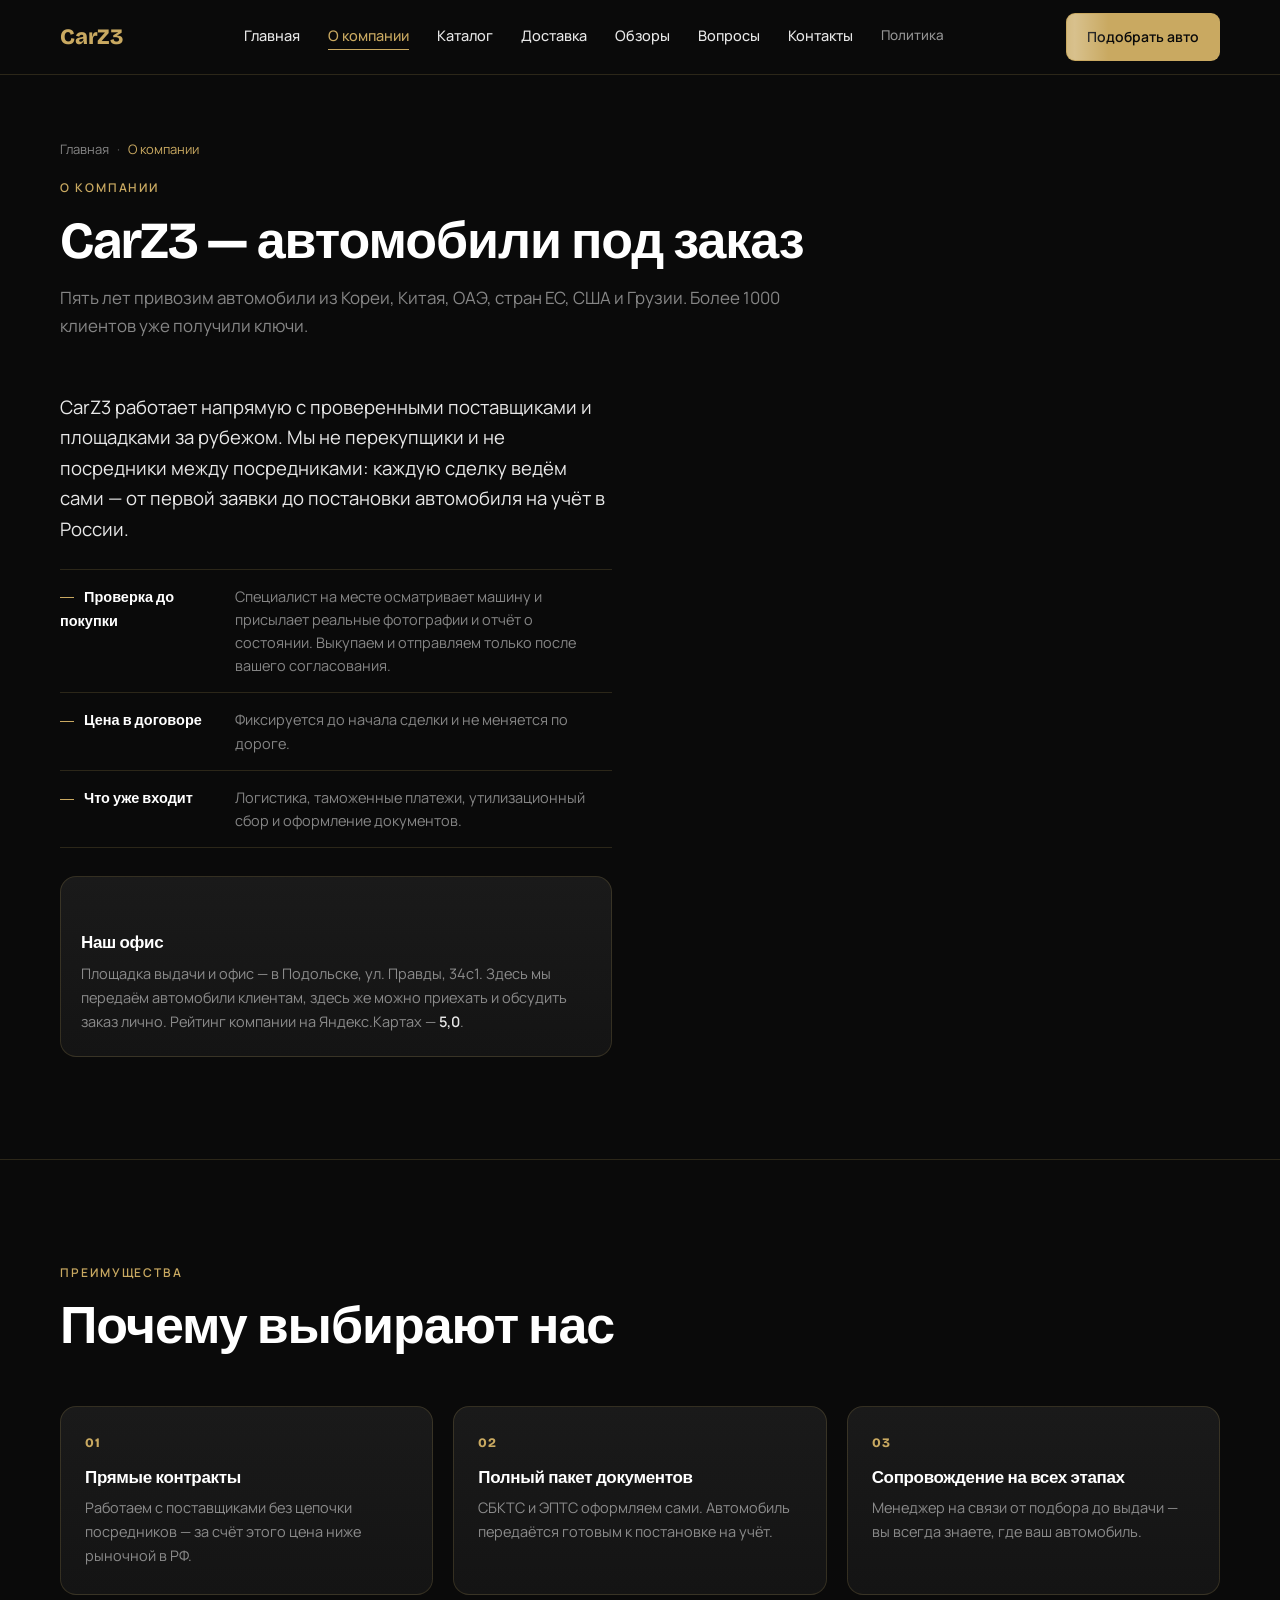
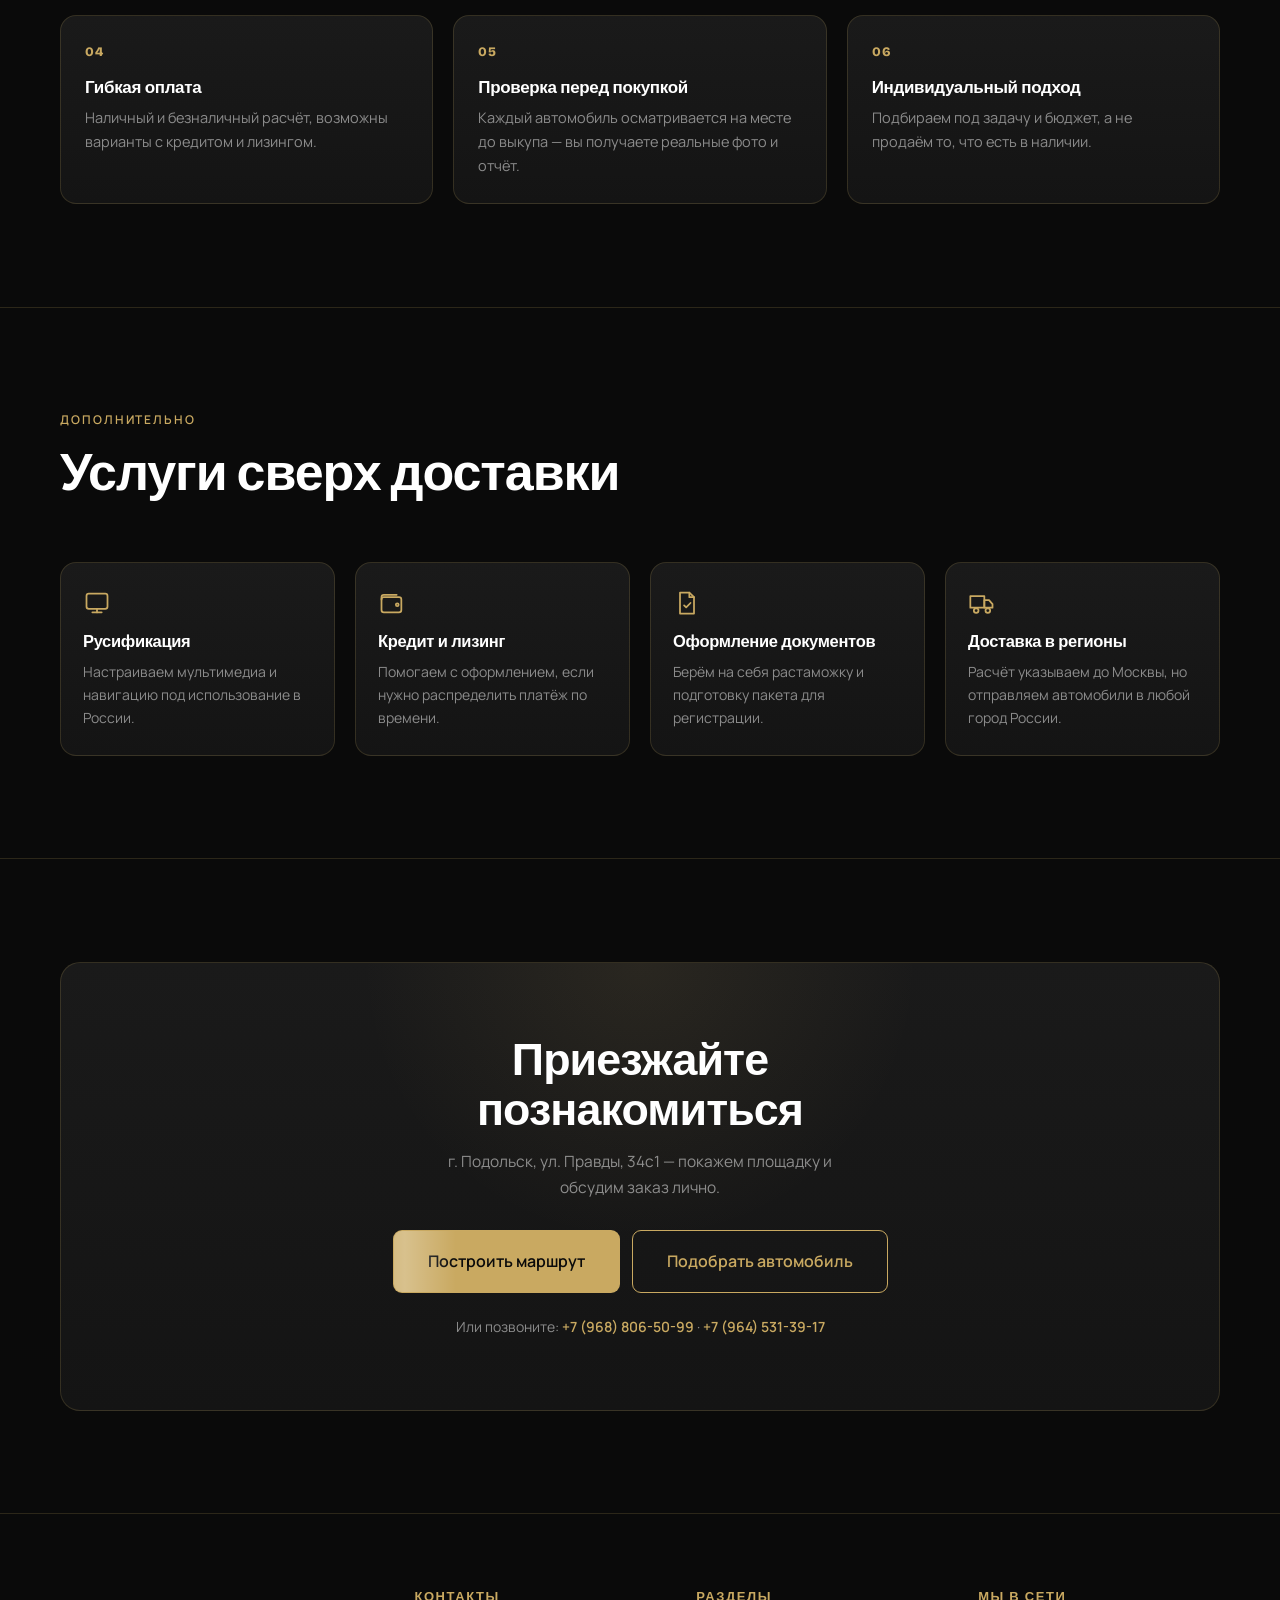
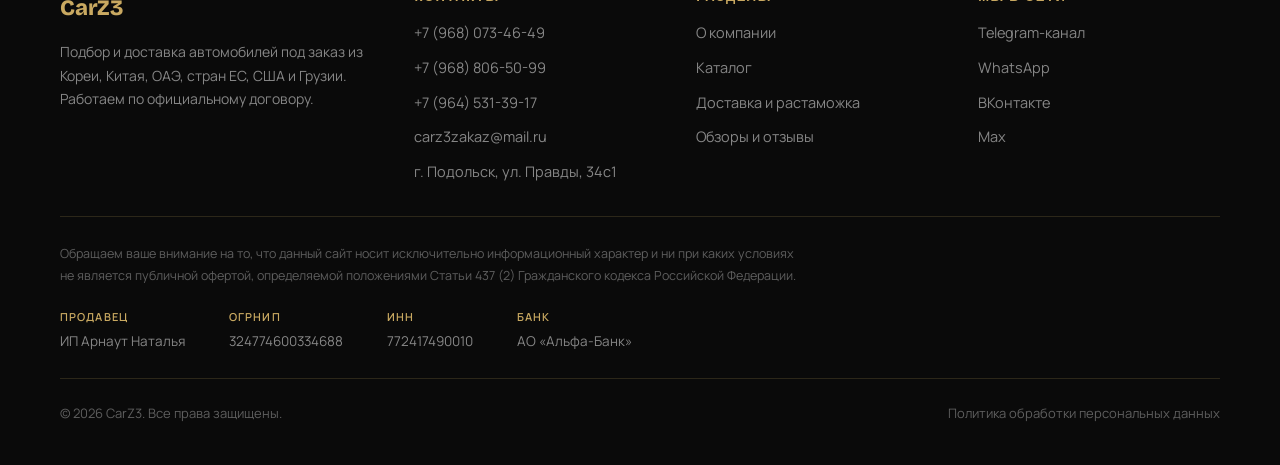
==== about.html @ d422b3bb "Add files via upload" ====
<!DOCTYPE html>
<html lang="ru">
<head>
<meta charset="UTF-8">
<meta name="viewport" content="width=device-width, initial-scale=1.0">
<title>О компании CarZ3 — 5 лет привозим автомобили под заказ</title>
<meta name="description" content="CarZ3 — 5 лет на рынке, более 1000 довольных клиентов. Привозим автомобили под заказ из Кореи, Китая, ОАЭ, стран ЕС, США и Грузии. Офис и площадка выдачи в Подольске.">
<meta property="og:type" content="website">
<meta property="og:title" content="О компании CarZ3 — 5 лет привозим автомобили под заказ">
<meta property="og:description" content="CarZ3 — 5 лет на рынке, более 1000 довольных клиентов. Привозим автомобили под заказ из Кореи, Китая, ОАЭ, стран ЕС, США и Грузии. Офис и площадка выдачи в Подольске.">
<meta property="og:locale" content="ru_RU">
<meta property="og:site_name" content="CarZ3">
<link rel="canonical" href="https://carz3.ru/about.html">
<meta property="og:url" content="https://carz3.ru/about.html">
<meta property="og:image" content="https://carz3.ru/images/og-cover.jpg">
<meta property="og:image:width" content="1200">
<meta property="og:image:height" content="630">
<meta name="theme-color" content="#0a0a0a">
<link rel="icon" href="images/favicon.png" type="image/png">
<link rel="apple-touch-icon" href="images/apple-touch-icon.png">
<link rel="preconnect" href="https://fonts.googleapis.com">
<link rel="preconnect" href="https://fonts.gstatic.com" crossorigin>
<!-- Шрифты грузятся не блокируя отрисовку: media="print" снимает
     блокировку, onload возвращает стиль странице. Текст сначала покажется
     системным шрифтом и подменится — это быстрее, чем ждать загрузки. -->
<link rel="preload" as="style" href="https://fonts.googleapis.com/css2?family=Bricolage+Grotesque:wght@600;700;800&family=Manrope:wght@400;500;600;700&display=swap">
<link rel="stylesheet" href="https://fonts.googleapis.com/css2?family=Bricolage+Grotesque:wght@600;700;800&family=Manrope:wght@400;500;600;700&display=swap" media="print" onload="this.media='all';this.onload=null">
<noscript><link rel="stylesheet" href="https://fonts.googleapis.com/css2?family=Bricolage+Grotesque:wght@600;700;800&family=Manrope:wght@400;500;600;700&display=swap"></noscript>
<link rel="stylesheet" href="style.css?v=20260810_12">
</head>
<body>

<header class="header">
  <div class="container header__inner">
    <a href="index.html" class="logo">CarZ3</a>

    <nav class="header__nav" aria-label="Основная навигация">
      <a href="index.html">Главная</a>
      <a href="about.html" class="is-current">О компании</a>
      <a href="catalog.html">Каталог</a>
      <a href="delivery.html">Доставка</a>
      <a href="reviews.html">Обзоры</a>
      <a href="index.html#faq">Вопросы</a>
      <a href="index.html#contacts">Контакты</a>
      <a href="privacy.html" class="nav-minor">Политика</a>
    </nav>

    <div class="header__actions">
      <a href="index.html#pick" class="btn btn--gold btn--sm">Подобрать авто</a>
    </div>

    <a href="index.html" class="header__back">← На главную</a>

    <button class="burger" type="button" data-burger aria-label="Открыть меню" aria-expanded="false" aria-controls="mobileMenu">
      <span></span><span></span><span></span>
    </button>
  </div>
</header>

<div class="menu" id="mobileMenu" data-menu>
  <nav class="menu__nav" aria-label="Мобильная навигация">
    <a href="index.html">Главная</a>
    <a href="about.html">О компании</a>
    <a href="catalog.html">Каталог</a>
    <a href="delivery.html">Доставка</a>
    <a href="reviews.html">Обзоры</a>
    <a href="index.html#faq">Вопросы</a>
    <a href="index.html#contacts">Контакты</a>
    <a href="privacy.html" class="menu__minor">Политика обработки данных</a>
  </nav>
  <div class="menu__foot">
    <a href="tel:+79680734649" class="menu__phone">+7 (968) 073-46-49</a>
    <a href="mailto:carz3zakaz@mail.ru" class="menu__mail">carz3zakaz@mail.ru</a>
    <div class="menu__btns">
      <a href="https://wa.me/79680734649" class="btn btn--outline btn--sm" target="_blank" rel="noopener noreferrer">WhatsApp</a>
      <a href="https://t.me/+0afANDHpwCtlZDJi" class="btn btn--gold btn--sm" target="_blank" rel="noopener noreferrer">Telegram</a>
    </div>
  </div>
</div>

<main>
  <section class="page-head">
    <div class="container">
      <nav class="crumbs" aria-label="Хлебные крошки">
        <ol class="crumbs__list">
          <li><a href="index.html">Главная</a></li>
          <li class="crumbs__sep" aria-hidden="true">·</li>
          <li><span aria-current="page">О компании</span></li>
        </ol>
      </nav>
      <p class="eyebrow" data-reveal>О компании</p>
      <h1 class="section-title" data-reveal>CarZ3 — автомобили под заказ</h1>
      <p class="section-lead section-lead--wide" data-reveal>
        Пять лет привозим автомобили из Кореи, Китая, ОАЭ, стран ЕС, США и Грузии.
        Более 1000 клиентов уже получили ключи.
      </p>
    </div>
  </section>

  <section class="section section--flush-top">
    <div class="container">
      <div class="about-grid">
        <div class="prose prose--intro" data-reveal>
          <p>
            CarZ3 работает напрямую с проверенными поставщиками и площадками за рубежом.
            Мы не перекупщики и не посредники между посредниками: каждую сделку ведём сами —
            от первой заявки до постановки автомобиля на учёт в России.
          </p>

          <dl class="facts">
            <div class="fact">
              <dt class="fact__key">Проверка до покупки</dt>
              <dd class="fact__val">
                Специалист на месте осматривает машину и присылает реальные фотографии
                и отчёт о состоянии. Выкупаем и отправляем только после вашего согласования.
              </dd>
            </div>
            <div class="fact">
              <dt class="fact__key">Цена в договоре</dt>
              <dd class="fact__val">
                Фиксируется до начала сделки и не меняется по дороге.
              </dd>
            </div>
            <div class="fact">
              <dt class="fact__key">Что уже входит</dt>
              <dd class="fact__val">
                Логистика, таможенные платежи, утилизационный сбор и оформление документов.
              </dd>
            </div>
          </dl>

          <div class="office-card">
            <h3>Наш офис</h3>
            <p>
              Площадка выдачи и офис — в Подольске, ул. Правды, 34с1. Здесь мы передаём
              автомобили клиентам, здесь же можно приехать и обсудить заказ лично.
              Рейтинг компании на Яндекс.Картах — <strong>5,0</strong>.
            </p>
          </div>
        </div>

        <div data-reveal>
          <div class="about__collage">
            <img src="images/clients/audi-q3-family.jpg" alt="Семья клиентов CarZ3 получает Audi Q3" loading="lazy" decoding="async" width="600" height="450" onerror="this.remove()">
            <img src="images/clients/kia-seltos-1.jpg" alt="Рукопожатие на выдаче Kia Seltos клиенту CarZ3" loading="lazy" decoding="async" width="600" height="450" onerror="this.remove()">
            <img src="images/clients/jetour-x70s.jpg" alt="Выдача Jetour X70S на площадке CarZ3" loading="lazy" decoding="async" width="600" height="450" onerror="this.remove()">
            <img src="images/clients/nissan-qashqai.jpg" alt="Передача ключей от Nissan Qashqai клиентке CarZ3" loading="lazy" decoding="async" width="600" height="450" onerror="this.remove()">
          </div>
        </div>
      </div>
    </div>
  </section>

  <section class="section divider-top">
    <div class="container">
      <div class="section-head">
        <p class="eyebrow" data-reveal>Преимущества</p>
        <h2 class="section-title" data-reveal>Почему выбирают нас</h2>
      </div>

      <div class="pluses">
        <article class="plus" data-reveal>
          <div class="plus__num">01</div>
          <h3 class="plus__title">Прямые контракты</h3>
          <p class="plus__desc">Работаем с поставщиками без цепочки посредников — за счёт этого цена ниже рыночной в РФ.</p>
        </article>
        <article class="plus" data-reveal>
          <div class="plus__num">02</div>
          <h3 class="plus__title">Полный пакет документов</h3>
          <p class="plus__desc">СБКТС и ЭПТС оформляем сами. Автомобиль передаётся готовым к постановке на учёт.</p>
        </article>
        <article class="plus" data-reveal>
          <div class="plus__num">03</div>
          <h3 class="plus__title">Сопровождение на всех этапах</h3>
          <p class="plus__desc">Менеджер на связи от подбора до выдачи — вы всегда знаете, где ваш автомобиль.</p>
        </article>
        <article class="plus" data-reveal>
          <div class="plus__num">04</div>
          <h3 class="plus__title">Гибкая оплата</h3>
          <p class="plus__desc">Наличный и безналичный расчёт, возможны варианты с кредитом и лизингом.</p>
        </article>
        <article class="plus" data-reveal>
          <div class="plus__num">05</div>
          <h3 class="plus__title">Проверка перед покупкой</h3>
          <p class="plus__desc">Каждый автомобиль осматривается на месте до выкупа — вы получаете реальные фото и отчёт.</p>
        </article>
        <article class="plus" data-reveal>
          <div class="plus__num">06</div>
          <h3 class="plus__title">Индивидуальный подход</h3>
          <p class="plus__desc">Подбираем под задачу и бюджет, а не продаём то, что есть в наличии.</p>
        </article>
      </div>
    </div>
  </section>

  <section class="section divider-top">
    <div class="container">
      <div class="section-head">
        <p class="eyebrow" data-reveal>Дополнительно</p>
        <h2 class="section-title" data-reveal>Услуги сверх доставки</h2>
      </div>
      <div class="services">
        <article class="service" data-reveal>
          <div class="service__icon">
            <svg viewBox="0 0 24 24" fill="none" stroke="currentColor" stroke-width="1.5" stroke-linecap="round" stroke-linejoin="round" aria-hidden="true">
              <rect x="3" y="4" width="18" height="13" rx="2"/><path d="M8 20h8"/><path d="M12 17v3"/>
            </svg>
          </div>
          <h3 class="service__title">Русификация</h3>
          <p class="service__desc">Настраиваем мультимедиа и навигацию под использование в России.</p>
        </article>
        <article class="service" data-reveal>
          <div class="service__icon">
            <svg viewBox="0 0 24 24" fill="none" stroke="currentColor" stroke-width="1.5" stroke-linecap="round" stroke-linejoin="round" aria-hidden="true">
              <path d="M3 9a2 2 0 0 1 2-2h13a2 2 0 0 1 2 2v9a2 2 0 0 1-2 2H5a2 2 0 0 1-2-2z"/>
              <path d="M3 9V7a2 2 0 0 1 2-2h11"/><circle cx="16.5" cy="13.5" r="1.2"/>
            </svg>
          </div>
          <h3 class="service__title">Кредит и лизинг</h3>
          <p class="service__desc">Помогаем с оформлением, если нужно распределить платёж по времени.</p>
        </article>
        <article class="service" data-reveal>
          <div class="service__icon">
            <svg viewBox="0 0 24 24" fill="none" stroke="currentColor" stroke-width="1.5" stroke-linecap="round" stroke-linejoin="round" aria-hidden="true">
              <path d="M6 3h8l4 4v14H6z"/><path d="M14 3v4h4"/><path d="m9.5 14 1.8 1.8L15 12"/>
            </svg>
          </div>
          <h3 class="service__title">Оформление документов</h3>
          <p class="service__desc">Берём на себя растаможку и подготовку пакета для регистрации.</p>
        </article>
        <article class="service" data-reveal>
          <div class="service__icon">
            <svg viewBox="0 0 24 24" fill="none" stroke="currentColor" stroke-width="1.5" stroke-linecap="round" stroke-linejoin="round" aria-hidden="true">
              <path d="M2 6h12v10H2z"/><path d="M14 9.5h4l3 3.5V16h-7z"/><circle cx="7" cy="18.5" r="2"/><circle cx="17" cy="18.5" r="2"/>
            </svg>
          </div>
          <h3 class="service__title">Доставка в регионы</h3>
          <p class="service__desc">Расчёт указываем до Москвы, но отправляем автомобили в любой город России.</p>
        </article>
      </div>
    </div>
  </section>

  <section class="section divider-top">
    <div class="container">
      <div class="cta" data-reveal>
        <h2 class="cta__title">Приезжайте познакомиться</h2>
        <p class="cta__lead">г. Подольск, ул. Правды, 34с1 — покажем площадку и обсудим заказ лично.</p>
        <div class="cta__actions">
          <a href="https://yandex.com/maps/-/CTfReJPu" class="btn btn--gold btn--lg" target="_blank" rel="noopener noreferrer">Построить маршрут</a>
          <a href="index.html#pick" class="btn btn--outline btn--lg">Подобрать автомобиль</a>
        </div>
        <p class="cta__phone">
          Или позвоните: <a href="tel:+79688065099">+7 (968) 806-50-99</a> ·
          <a href="tel:+79645313917">+7 (964) 531-39-17</a>
        </p>
      </div>
    </div>
  </section>

</main>

<footer class="footer divider-top">
  <div class="container">
    <div class="footer__grid">
      <div class="footer__brand">
        <span class="logo">CarZ3</span>
        <p class="footer__about">
          Подбор и доставка автомобилей под заказ из Кореи, Китая, ОАЭ,
          стран ЕС, США и Грузии. Работаем по официальному договору.
        </p>
      </div>

      <div>
        <h3 class="footer__heading">Контакты</h3>
        <div class="footer__list">
          <a href="tel:+79680734649">+7 (968) 073-46-49</a>
          <a href="tel:+79688065099">+7 (968) 806-50-99</a>
          <a href="tel:+79645313917">+7 (964) 531-39-17</a>
          <a href="mailto:carz3zakaz@mail.ru">carz3zakaz@mail.ru</a>
          <span>г. Подольск, ул. Правды, 34с1</span>
        </div>
      </div>

      <div>
        <h3 class="footer__heading">Разделы</h3>
        <div class="footer__list">
          <a href="about.html">О компании</a>
          <a href="catalog.html">Каталог</a>
          <a href="delivery.html">Доставка и растаможка</a>
          <a href="reviews.html">Обзоры и отзывы</a>
        </div>
      </div>

      <div>
        <h3 class="footer__heading">Мы в сети</h3>
        <div class="footer__list">
          <a href="https://t.me/+0afANDHpwCtlZDJi" target="_blank" rel="noopener noreferrer">Telegram-канал</a>
          <a href="https://wa.me/79680734649" target="_blank" rel="noopener noreferrer">WhatsApp</a>
          <a href="https://vk.com/carz3" target="_blank" rel="noopener noreferrer">ВКонтакте</a>
          <a href="https://max.ru/join/vPvrdZpJVIAUYJp5-7tkf1LThWF6Cx9baZkv3ul__Uo" target="_blank" rel="noopener noreferrer">Max</a>
        </div>
      </div>
    </div>

    <div class="footer__legal">
      <p class="footer__disclaimer">
        Обращаем ваше внимание на то, что данный сайт носит исключительно информационный
        характер и ни при каких условиях не является публичной офертой, определяемой
        положениями Статьи 437 (2) Гражданского кодекса Российской Федерации.
      </p>
      <dl class="footer__requisites">
        <div>
          <dt>Продавец</dt>
          <dd>ИП Арнаут Наталья</dd>
        </div>
        <div>
          <dt>ОГРНИП</dt>
          <dd>324774600334688</dd>
        </div>
        <div>
          <dt>ИНН</dt>
          <dd>772417490010</dd>
        </div>
        <!-- РАСЧЁТНЫЙ СЧЁТ: обычно его печатают в договорах и счетах, а не в подвале сайта.
             Если он вам здесь нужен — раскомментируйте блок ниже. -->
        <!--
        <div>
          <dt>Расчётный счёт</dt>
          <dd>40802810302520005926</dd>
        </div>
        -->
        <div>
          <dt>Банк</dt>
          <dd>АО «Альфа-Банк»</dd>
        </div>
      </dl>
    </div>

    <div class="footer__bottom">
      <span>© <span id="year">2026</span> CarZ3. Все права защищены.</span>
      <a href="privacy.html">Политика обработки персональных данных</a>
    </div>
  </div>
</footer>

<!-- Липкая панель связи — появляется на телефоне после первого экрана -->
<nav class="dock" data-dock aria-label="Быстрая связь">
  <a class="dock__btn" href="tel:+79680734649">
    <svg viewBox="0 0 24 24" fill="none" stroke="currentColor" stroke-width="1.6" stroke-linecap="round" stroke-linejoin="round" aria-hidden="true">
      <path d="M6.5 3.5h3l1.5 4-2 1.4a12 12 0 0 0 5.1 5.1l1.4-2 4 1.5v3a2 2 0 0 1-2.2 2A16.5 16.5 0 0 1 4.5 5.7a2 2 0 0 1 2-2.2z"/>
    </svg>
    Позвонить
  </a>
  <a class="dock__btn" href="https://wa.me/79680734649" target="_blank" rel="noopener noreferrer">
    <svg viewBox="0 0 24 24" fill="none" stroke="currentColor" stroke-width="1.6" stroke-linecap="round" stroke-linejoin="round" aria-hidden="true">
      <path d="M20 11.5a7.5 7.5 0 0 1-11 6.7L4.5 19.5l1.4-4.4A7.5 7.5 0 1 1 20 11.5z"/>
    </svg>
    WhatsApp
  </a>
  <a class="dock__btn" href="https://t.me/carz3zakaz3" target="_blank" rel="noopener noreferrer">
    <svg viewBox="0 0 24 24" fill="none" stroke="currentColor" stroke-width="1.6" stroke-linecap="round" stroke-linejoin="round" aria-hidden="true">
      <path d="m20.5 4.5-3 15-5-4.5-2.5 3v-4.5l8-7-9.5 5.5-4.5-1.5z"/>
    </svg>
    Telegram
  </a>
  <a class="dock__btn dock__btn--gold" href="catalog.html">
    <svg viewBox="0 0 24 24" fill="none" stroke="currentColor" stroke-width="1.6" stroke-linecap="round" stroke-linejoin="round" aria-hidden="true">
      <path d="M3 13h18M5.5 13l1.6-4.6A2 2 0 0 1 9 7h6a2 2 0 0 1 1.9 1.4L18.5 13"/>
      <path d="M4 13v4h16v-4"/><circle cx="7.5" cy="17" r="1.4"/><circle cx="16.5" cy="17" r="1.4"/>
    </svg>
    Каталог
  </a>
</nav>

<script src="app.js?v=20260810_12" defer></script>
</body>
</html>
---- style.css ----
﻿:root{--bg-page:#0a0a0a;--bg-card:#1a1a1a;--bg-card-alt:#141414;--gold:#C9A961;--gold-hover:#E4CD8E;--gold-soft:rgba(201,169,97,0.12);--gold-line:rgba(201,169,97,0.18);--gold-glow:rgba(201,169,97,0.22);--text-main:#e8e8e8;--text-heading:#ffffff;--text-muted:rgba(232,232,232,0.56);--text-faint:rgba(232,232,232,0.38);--danger:#c4564f;--danger-soft:rgba(196,86,79,0.14);--font-heading:'Bricolage Grotesque',sans-serif;--font-body:'Manrope',sans-serif;--container:1240px;--header-h:74px;--shadow-rest:0 2px 14px rgba(0,0,0,0.32);--shadow-lift:0 20px 44px rgba(0,0,0,0.52)}*{margin:0;padding:0;box-sizing:border-box}html{scroll-behavior:smooth;-webkit-text-size-adjust:100%}body{background:var(--bg-page);color:var(--text-main);font-family:var(--font-body);font-size:16px;line-height:1.65;overflow-x:hidden;-webkit-font-smoothing:antialiased;-moz-osx-font-smoothing:grayscale}body.is-scroll-locked{overflow:hidden}img{max-width:100%;display:block}a{color:inherit;text-decoration:none}ol,ul{list-style:none}button{font:inherit;background:none;border:none;cursor:pointer;color:inherit}svg{display:block}h1,h2,h3{font-family:var(--font-heading);color:var(--text-heading);font-weight:700;line-height:1.12;letter-spacing:-0.02em}a:focus-visible,button:focus-visible{outline:2px solid var(--gold);outline-offset:3px;border-radius:4px}.container{width:100%;max-width:var(--container);margin:0 auto;padding:0 20px}.section{padding:clamp(56px,8vw,118px) 0}.section--tight{padding:clamp(36px,5vw,64px) 0}.section[id]{scroll-margin-top:calc(var(--header-h) + 12px)}.divider-top{border-top:1px solid var(--gold-line)}@media (min-width:768px){.container{padding:0 40px}}.eyebrow{font-size:12px;letter-spacing:0.16em;text-transform:uppercase;color:var(--gold);font-weight:600;margin-bottom:14px}.section-title{font-size:clamp(1.75rem,1.2rem + 2.6vw,3.25rem);margin-bottom:14px}.section-lead{color:var(--text-muted);font-size:clamp(0.94rem,0.9rem + 0.2vw,1.06rem);max-width:520px;margin-bottom:clamp(32px,4vw,56px)}.section-lead--wide{max-width:780px}.section-lead--flush{margin-bottom:0}.section-head{margin-bottom:clamp(32px,4vw,56px)}.section-head .section-lead{margin-bottom:0}.reveal{opacity:0;transform:translateY(20px);transition:opacity .5s ease,transform .5s ease}.reveal.is-visible{opacity:1;transform:translateY(0)}.btn{display:inline-flex;align-items:center;justify-content:center;gap:9px;padding:15px 28px;border-radius:9px;font-family:var(--font-body);font-weight:600;font-size:15px;border:1.5px solid transparent;min-height:50px;text-align:center;transition:background-color .22s ease,border-color .22s ease,color .22s ease,transform .22s ease,box-shadow .22s ease}.btn--gold{background:var(--gold);color:#0a0a0a}.btn--gold:hover{background:var(--gold-hover);transform:translateY(-4px);box-shadow:0 14px 30px rgba(201,169,97,0.26)}.btn--outline{background:transparent;border-color:var(--gold);color:var(--gold)}.btn--outline:hover{background:var(--gold-soft);border-color:var(--gold-hover);color:var(--gold-hover);transform:translateY(-4px)}.btn--ghost{background:transparent;border-color:var(--gold-line);color:var(--text-main)}.btn--ghost:hover{border-color:var(--gold);color:var(--gold);transform:translateY(-4px)}.btn--sm{padding:11px 20px;font-size:14px;min-height:44px}.btn--lg{padding:17px 34px;font-size:16px;min-height:56px}.btn--full{width:100%}.header{position:sticky;top:0;z-index:400;background:var(--bg-page);border-bottom:1px solid var(--gold-line)}.header__inner{display:flex;align-items:center;justify-content:space-between;gap:16px;height:var(--header-h)}.logo{font-family:var(--font-heading);font-weight:800;font-size:22px;color:var(--gold);letter-spacing:-0.01em;white-space:nowrap}.header__back{font-size:14px;color:var(--text-muted);white-space:nowrap;margin-left:auto;margin-right:4px;transition:color .2s ease}.header__back:hover{color:var(--gold)}.header__nav{display:none}.header__actions{display:none}@media (min-width:1024px){.header__nav{display:flex;align-items:center;gap:22px}@media (min-width:1200px){.header__nav{gap:28px}}.header__nav a{font-size:14.5px;font-weight:500;color:var(--text-main);position:relative;padding-bottom:3px;transition:color .2s ease}.header__nav a::after{content:'';position:absolute;left:0;bottom:0;width:100%;height:1px;background:var(--gold);transform:scaleX(0);transform-origin:left center;transition:transform .28s ease}.header__nav a:hover{color:var(--gold)}.header__nav a:hover::after{transform:scaleX(1)}.header__nav a.is-current{color:var(--gold)}.header__nav a.is-current::after{transform:scaleX(1)}.header__actions{display:flex;align-items:center;gap:20px}.header__back{display:none}}.section-actions{display:flex;flex-direction:column;gap:12px;margin-top:clamp(28px,3.5vw,40px)}@media (min-width:620px){.section-actions{flex-direction:row;flex-wrap:wrap}}.section--flush-top{padding-top:0}.burger{position:relative;z-index:320;width:46px;height:46px;display:flex;flex-direction:column;justify-content:center;align-items:center;gap:6px;flex-shrink:0}.burger span{display:block;width:24px;height:2px;background:var(--gold);border-radius:2px;transition:transform .3s ease,opacity .3s ease}.burger.is-active span:nth-child(1){transform:translateY(8px) rotate(45deg)}.burger.is-active span:nth-child(2){opacity:0}.burger.is-active span:nth-child(3){transform:translateY(-8px) rotate(-45deg)}@media (min-width:1024px){.burger{display:none}}.menu{position:fixed;inset:0;z-index:300;background:rgba(10,10,10,0.97);display:flex;flex-direction:column;justify-content:center;padding:calc(var(--header-h) + 24px) 20px 32px;opacity:0;visibility:hidden;transition:opacity .32s ease,visibility .32s;overflow-y:auto}.menu.is-open{opacity:1;visibility:visible}.menu__nav{display:flex;flex-direction:column;gap:4px;text-align:center;margin-bottom:auto}.menu__nav a{font-family:var(--font-heading);font-weight:700;font-size:clamp(1.6rem,1.2rem + 2.4vw,2.4rem);color:var(--text-heading);padding:12px 0;opacity:0;transform:translateY(16px);transition:opacity .38s ease,transform .38s ease,color .2s ease}.menu.is-open .menu__nav a{opacity:1;transform:translateY(0)}.menu__nav a:active{color:var(--gold)}.menu__foot{border-top:1px solid var(--gold-line);padding-top:24px;margin-top:32px;display:flex;flex-direction:column;gap:14px;text-align:center;opacity:0;transform:translateY(16px);transition:opacity .38s ease .28s,transform .38s ease .28s}.menu.is-open .menu__foot{opacity:1;transform:translateY(0)}.menu__phone{font-family:var(--font-heading);font-weight:700;font-size:20px;color:var(--gold)}.menu__mail{font-size:15px;color:var(--text-muted)}.menu__btns{display:grid;grid-template-columns:1fr 1fr;gap:10px;margin-top:4px}@media (min-width:1024px){.menu{display:none}}.cursor-dot,.cursor-ring{position:fixed;top:0;left:0;pointer-events:none;z-index:9999;border-radius:50%;opacity:0;transition:opacity .3s ease}.cursor-dot{width:6px;height:6px;margin:-3px 0 0 -3px;background:var(--gold)}.cursor-ring{width:34px;height:34px;margin:-17px 0 0 -17px;border:1px solid var(--gold);transition:opacity .3s ease,background-color .25s ease}.cursor-dot.is-on,.cursor-ring.is-on{opacity:1}.cursor-ring.is-hover{background:var(--gold-soft)}.cursor-dot.is-off,.cursor-ring.is-off{opacity:0 !important}@media (hover:none),(max-width:1023px){.cursor-dot,.cursor-ring{display:none !important}}.custom-cursor-active,.custom-cursor-active *{cursor:none !important}.hero{position:relative;overflow:hidden;padding:clamp(60px,9vw,120px) 0 clamp(48px,7vw,96px)}@media (max-width:1023px){.hero{padding-bottom:clamp(110px,26vw,190px)}}.hero__bg{position:absolute;inset:0;z-index:0;overflow:hidden}.hero__bg picture,.hero__bg img{display:block;width:100%;height:100%;object-fit:cover;object-position:50% 55%;display:block}@media (max-width:767px){.hero__bg{background-position:calc(50% - 65px) center}}.hero__bg::after{content:'';position:absolute;inset:0;z-index:1;background:linear-gradient(180deg,rgba(10,10,10,0.95) 0%,rgba(10,10,10,0.88) 34%,rgba(10,10,10,0.62) 58%,rgba(10,10,10,0.42) 78%,rgba(10,10,10,0.9) 100%)}@media (min-width:1024px){.hero__bg{background-position:center}.hero__bg::after{background:linear-gradient(90deg,rgba(10,10,10,0.85) 0%,rgba(10,10,10,0.6) 100%)}}.hero::before{content:'';position:absolute;top:-220px;left:50%;width:min(760px,130vw);height:min(760px,130vw);z-index:1;transform:translateX(-62%);background:radial-gradient(circle,var(--gold) 0%,transparent 68%);opacity:0.1;pointer-events:none}.hero .container{position:relative;z-index:2}.hero__title{font-size:clamp(2rem,1.35rem + 3.2vw,4.25rem);max-width:15ch;margin-bottom:22px}.hero__lead{font-size:clamp(1rem,0.95rem + 0.4vw,1.16rem);color:var(--text-main);max-width:54ch;margin-bottom:32px}.hero__actions{display:flex;flex-direction:column;gap:12px;margin-bottom:32px}.hero__trust{font-size:13.5px;color:var(--text-muted);line-height:1.9}.hero__trust .dot{color:var(--gold);margin:0 9px}@media (min-width:620px){.hero__actions{flex-direction:row;flex-wrap:wrap}}.stats{display:grid;grid-template-columns:repeat(auto-fit,minmax(150px,1fr));gap:1px;background:var(--gold-line);border:1px solid var(--gold-line);border-radius:14px;overflow:hidden}.stat{background:var(--bg-page);padding:26px 18px;text-align:center}.stat__num{font-family:var(--font-heading);font-weight:800;font-size:clamp(1.9rem,1.4rem + 2.2vw,3rem);color:var(--gold);line-height:1;margin-bottom:8px}.stat__label{font-size:13px;color:var(--text-muted);line-height:1.4}@media (min-width:900px){.stat{padding:34px 20px}}.cards-grid{display:grid;grid-template-columns:1fr;gap:20px}@media (min-width:620px){.cards-grid{grid-template-columns:repeat(2,1fr)}}@media (min-width:1024px){.cards-grid{grid-template-columns:repeat(auto-fill,minmax(272px,1fr));gap:24px}.cards-grid--3{grid-template-columns:repeat(3,1fr)}}.car-card{display:flex;flex-direction:column;background:linear-gradient(180deg,var(--bg-card) 0%,var(--bg-card-alt) 100%);border:1px solid var(--gold-line);border-radius:14px;overflow:hidden;box-shadow:var(--shadow-rest);transition:transform .26s ease,box-shadow .26s ease,border-color .26s ease}.car-card:hover,.car-card.is-touched{transform:translateY(-4px);border-color:var(--gold);box-shadow:var(--shadow-lift),0 0 0 1px var(--gold-glow)}.car-card__media{aspect-ratio:16 / 10;background:var(--bg-card-alt);position:relative;overflow:hidden}.car-card__media img{width:100%;height:100%;object-fit:cover}.car-card__body{padding:22px;display:flex;flex-direction:column;flex:1}.car-card__title{font-size:17.5px;margin-bottom:5px}.car-card__meta{font-size:13px;color:var(--gold);margin-bottom:12px;letter-spacing:0.02em}.car-card__specs{display:flex;flex-wrap:wrap;gap:6px 14px;font-size:13px;color:var(--text-muted);margin-bottom:16px}.car-card__price{font-family:var(--font-heading);font-weight:700;font-size:19px;color:var(--gold);margin-bottom:18px}.car-card__price small{font-family:var(--font-body);font-weight:500;font-size:13px;color:var(--text-muted);margin-right:5px}.car-card__note{color:var(--text-muted);font-size:14px;margin-bottom:18px;flex:1}.car-card .btn{margin-top:auto}@keyframes skeletonPulse{0%,100%{opacity:0.4}50%{opacity:0.8}}.skeleton{background:#232323;border-radius:6px;animation:skeletonPulse 1.6s ease-in-out infinite}.skeleton--media{aspect-ratio:16 / 10;border-radius:0}.skeleton--line{height:14px;margin-bottom:12px}.skeleton--title{width:72%;height:17px}.skeleton--spec{width:54%}.skeleton--price{width:40%;height:20px;margin-bottom:20px}.skeleton--btn{width:100%;height:44px;border-radius:9px;margin-bottom:0}.process-layout{display:block}.process-panel{display:none}@media (min-width:1024px){.process-layout{display:grid;grid-template-columns:minmax(0,55fr) minmax(0,45fr);gap:48px;align-items:start}.process-panel{display:block;position:sticky;top:96px;min-width:0;max-height:calc(100vh - 124px);overflow-y:auto;overscroll-behavior:contain;scrollbar-width:none}.process-panel::-webkit-scrollbar{display:none}.process-steps{min-width:0}}.panel-card{position:relative;border:1px solid var(--gold-line);border-radius:18px;padding:32px 30px;min-height:260px;background:linear-gradient(180deg,var(--bg-card) 0%,var(--bg-card-alt) 100%);box-shadow:var(--shadow-rest);overflow:hidden}.panel__inner{position:relative;z-index:1;opacity:1;transition:opacity .3s ease}.panel__inner.is-fading{opacity:0}.panel__num{position:absolute;top:10px;right:22px;font-family:var(--font-heading);font-weight:800;font-size:104px;line-height:1;color:var(--gold);opacity:0.13;letter-spacing:-0.04em;user-select:none;pointer-events:none;z-index:0}.panel__icon{color:var(--gold);margin-bottom:16px}.panel__icon svg{width:34px;height:34px}.panel__title{font-family:var(--font-heading);font-weight:700;font-size:24px;color:var(--text-heading);margin-bottom:10px}.panel__desc{font-size:14.5px;color:var(--text-muted)}.panel__media{margin-top:18px;border-radius:12px;overflow:hidden;aspect-ratio:16 / 10;max-height:200px;background:var(--bg-card-alt)}.panel__media img{width:100%;height:100%;object-fit:cover}.timeline{position:relative}.steps{position:relative}.timeline__track,.timeline__fill{position:absolute;left:21px;top:8px;bottom:8px;width:2px;border-radius:2px}.timeline__track{background:var(--gold-line)}.timeline__fill{background:var(--gold);transform:scaleY(0);transform-origin:top center;transition:transform 1.5s cubic-bezier(.4,0,.2,1)}.timeline.is-filled .timeline__fill{transform:scaleY(1)}.step{position:relative;display:flex;gap:16px;padding:0 0 34px 0}.step:last-child{padding-bottom:0}.step__marker{position:relative;z-index:1;width:44px;height:44px;flex-shrink:0;border-radius:50%;border:1px solid var(--gold-line);background:var(--bg-page);display:flex;align-items:center;justify-content:center;font-family:var(--font-heading);font-weight:700;font-size:13.5px;color:var(--gold);transition:border-color .26s ease,transform .26s ease}.step:hover .step__marker,.step.is-touched .step__marker{border-color:var(--gold);transform:scale(1.06)}@media (min-width:1024px){.step{transition:opacity .3s ease}.step.is-active .step__marker{border-color:var(--gold);background:var(--gold);color:#0a0a0a}}.step.is-touched .step__marker{border-color:var(--gold);background:var(--gold);color:#0a0a0a}.step__body{flex:1;padding-top:2px;min-width:0}.step__icon{width:26px;height:26px;color:var(--gold);margin-bottom:10px}.step__title{font-size:17px;margin-bottom:6px}.step__desc{font-size:14.5px;color:var(--text-muted);max-width:56ch}@media (min-width:768px){.timeline__track,.timeline__fill{left:25px}.step{gap:24px;padding-bottom:44px}.step__marker{width:52px;height:52px;font-size:15px}.step__title{font-size:18.5px}.step__desc{font-size:15px}.step__icon{width:28px;height:28px}}.origins{display:grid;grid-template-columns:1fr;gap:14px}@media (min-width:560px){.origins{grid-template-columns:repeat(2,1fr);gap:16px}}@media (min-width:1024px){.origins{grid-template-columns:repeat(3,1fr);gap:20px}}.origin-card{position:relative;overflow:hidden;display:flex;align-items:flex-end;min-height:132px;padding:24px 22px;border:1px solid var(--gold-line);border-radius:16px;background:linear-gradient(180deg,var(--bg-card) 0%,var(--bg-card-alt) 100%);box-shadow:var(--shadow-rest);transition:transform .28s ease,border-color .28s ease,box-shadow .28s ease}.origin-card:hover,.origin-card.is-touched{transform:translateY(-4px);border-color:var(--gold);box-shadow:var(--shadow-lift),0 0 0 1px var(--gold-glow)}.origin-card::before{content:'';position:absolute;top:0;left:0;right:0;height:1px;background:linear-gradient(90deg,transparent,var(--gold),transparent);opacity:0;transition:opacity .3s ease}.origin-card:hover::before,.origin-card.is-touched::before{opacity:1}.origin-card__num{position:absolute;top:-14px;right:12px;font-family:var(--font-heading);font-weight:800;font-size:clamp(4.5rem,3.6rem + 3vw,6.5rem);line-height:1;color:var(--gold);opacity:0.13;letter-spacing:-0.05em;user-select:none;pointer-events:none;transition:opacity .28s ease}.origin-card:hover .origin-card__num,.origin-card.is-touched .origin-card__num{opacity:0.2}.origin-card__name{position:relative;z-index:1;font-family:var(--font-heading);font-weight:700;font-size:clamp(1.35rem,1.15rem + 0.9vw,1.75rem);color:var(--text-heading);line-height:1.15;transition:color .28s ease}.origin-card:hover .origin-card__name,.origin-card.is-touched .origin-card__name{color:var(--gold)}.origin-card__name::after{content:'';display:block;width:26px;height:2px;margin-top:12px;background:var(--gold);transform-origin:left center;transition:transform .32s cubic-bezier(.4,0,.2,1)}.origin-card:hover .origin-card__name::after,.origin-card.is-touched .origin-card__name::after{transform:scaleX(2.4)}.origins-flow{display:flex;justify-content:center;padding:6px 0}.origins-flow span{display:block;width:1px;height:46px;background:linear-gradient(180deg,transparent 0%,var(--gold) 100%)}.destination{display:flex;align-items:center;gap:18px;flex-wrap:wrap;padding:26px 24px;border:1px solid var(--gold);border-radius:16px;background:linear-gradient(180deg,rgba(201,169,97,0.09) 0%,rgba(201,169,97,0.03) 100%)}.destination__icon{width:46px;height:46px;flex-shrink:0;border-radius:50%;border:1px solid var(--gold);display:flex;align-items:center;justify-content:center;color:var(--gold)}.destination__icon svg{width:22px;height:22px}.destination__name{font-family:var(--font-heading);font-weight:700;font-size:clamp(1.5rem,1.2rem + 1.4vw,2.1rem);color:var(--gold);line-height:1.1}.destination__label{font-size:14px;color:var(--text-muted);width:100%}@media (min-width:768px){.destination{padding:30px 30px}.destination__label{width:auto;margin-left:auto;text-align:right}}.trust-grid{display:grid;grid-template-columns:1fr;gap:18px}@media (min-width:768px){.trust-grid{grid-template-columns:repeat(2,1fr);gap:22px}}.trust-card{border:1px solid var(--gold-line);border-radius:16px;padding:30px 26px;background:linear-gradient(180deg,var(--bg-card) 0%,var(--bg-card-alt) 100%);box-shadow:var(--shadow-rest);transition:transform .26s ease,border-color .26s ease,box-shadow .26s ease}.trust-card:hover,.trust-card.is-touched{transform:translateY(-4px);border-color:var(--gold);box-shadow:var(--shadow-lift),0 0 0 1px var(--gold-glow)}.trust-card__icon{color:var(--gold);margin-bottom:18px}.trust-card__icon svg{width:30px;height:30px}.trust-card__title{font-size:18px;margin-bottom:9px}.trust-card__desc{font-size:14.5px;color:var(--text-muted)}.gallery{display:grid;grid-template-columns:1fr;gap:14px}@media (min-width:620px){.gallery{grid-template-columns:repeat(2,1fr);gap:16px}}@media (min-width:1024px){.gallery{grid-template-columns:repeat(3,1fr);gap:20px}}.gallery__item{display:block;width:100%;padding:0;border:1px solid var(--gold-line);border-radius:14px;overflow:hidden;background:var(--bg-card-alt);aspect-ratio:4 / 3;transition:border-color .26s ease}.gallery__item:hover{border-color:var(--gold)}.gallery__item img{width:100%;height:100%;object-fit:cover;transition:transform .4s ease}.gallery__item:hover img{transform:scale(1.03)}.lightbox{position:fixed;inset:0;z-index:1000;background:rgba(6,6,6,0.95);display:flex;align-items:center;justify-content:center;padding:20px;opacity:0;visibility:hidden;transition:opacity .3s ease,visibility .3s}.lightbox.is-open{opacity:1;visibility:visible}.lightbox__figure{max-width:min(1100px,100%);max-height:100%;display:flex;flex-direction:column;align-items:center;gap:14px;margin:0}.lightbox__img{max-width:100%;max-height:78vh;object-fit:contain;border-radius:12px;transform-origin:center center;will-change:transform}.lightbox__zoom-hint{position:absolute;bottom:16px;right:20px;font-size:12px;color:rgba(232,232,232,0.5);pointer-events:none;letter-spacing:0.03em;z-index:10}.lightbox__caption{font-size:14px;color:var(--text-muted);text-align:center}.lightbox__close,.lightbox__nav{position:absolute;z-index:100;display:flex;align-items:center;justify-content:center;width:50px;height:50px;border-radius:50%;border:1px solid var(--gold-line);background:rgba(10,10,10,0.7);color:var(--text-heading);transition:border-color .2s ease,color .2s ease,transform .2s ease}.lightbox__close:hover,.lightbox__nav:hover{border-color:var(--gold);color:var(--gold)}.lightbox__close svg,.lightbox__nav svg{width:22px;height:22px}.lightbox__close{top:16px;right:16px}.lightbox__nav--prev{left:12px;top:50%;transform:translateY(-50%)}.lightbox__nav--next{right:12px;top:50%;transform:translateY(-50%)}.lightbox__nav--prev:hover{transform:translateY(-50%) translateX(-3px)}.lightbox__nav--next:hover{transform:translateY(-50%) translateX(3px)}@media (min-width:768px){.lightbox__close{top:26px;right:26px}.lightbox__nav--prev{left:26px}.lightbox__nav--next{right:26px}}.reviews-grid{display:grid;grid-template-columns:1fr;gap:18px}@media (min-width:900px){.reviews-grid{grid-template-columns:repeat(3,1fr);gap:24px}}.review{border:1px solid var(--gold-line);border-radius:16px;padding:28px 24px;background:linear-gradient(180deg,var(--bg-card) 0%,var(--bg-card-alt) 100%);box-shadow:var(--shadow-rest);display:flex;flex-direction:column;transition:transform .26s ease,border-color .26s ease,box-shadow .26s ease}.review:hover,.review.is-touched{transform:translateY(-4px);border-color:var(--gold);box-shadow:var(--shadow-lift),0 0 0 1px var(--gold-glow)}.review__media{margin:-28px -24px 22px;aspect-ratio:16 / 10;overflow:hidden;background:var(--bg-card-alt);border-bottom:1px solid var(--gold-line)}.review__media img{width:100%;height:100%;object-fit:cover}.review__quote{width:30px;height:30px;color:var(--gold);opacity:.75;margin-bottom:16px}.review__stars{display:flex;gap:5px;margin-bottom:16px}.review__stars svg{width:16px;height:16px;color:var(--gold)}.review__text{font-style:italic;font-size:15px;line-height:1.7;color:var(--text-muted);margin-bottom:24px;flex:1}.review__person{display:flex;align-items:center;gap:13px;border-top:1px solid var(--gold-line);padding-top:18px}.review__avatar{width:44px;height:44px;flex-shrink:0;border-radius:50%;border:1px solid var(--gold);display:flex;align-items:center;justify-content:center;color:var(--gold)}.review__avatar svg{width:20px;height:20px}.review__meta{min-width:0}.review__name{font-size:14.5px;font-weight:600;color:var(--text-faint)}.review__city{font-size:13px;color:var(--text-faint)}.review__src{font-size:12px;color:var(--gold);opacity:.75;margin-top:4px}.cta{border:1px solid var(--gold-line);border-radius:20px;padding:clamp(36px,6vw,72px) clamp(22px,4vw,56px);background:linear-gradient(180deg,var(--bg-card) 0%,var(--bg-card-alt) 100%);position:relative;overflow:hidden;text-align:center}.cta::before{content:'';position:absolute;top:-60%;left:50%;width:min(620px,120%);height:min(620px,120%);transform:translateX(-50%);background:radial-gradient(circle,var(--gold) 0%,transparent 68%);opacity:0.09;pointer-events:none}.cta>*{position:relative;z-index:1}.cta__title{font-size:clamp(1.6rem,1.2rem + 2.2vw,2.8rem);max-width:20ch;margin:0 auto 14px}.cta__lead{color:var(--text-muted);font-size:15.5px;max-width:46ch;margin:0 auto 30px}.cta__actions{display:flex;flex-direction:column;gap:12px;align-items:center}.cta__actions .btn{width:100%;max-width:320px}.cta__phone{margin-top:22px;font-size:14px;color:var(--text-muted)}.cta__phone a{color:var(--gold);font-weight:600}@media (min-width:620px){.cta__actions{flex-direction:row;justify-content:center}.cta__actions .btn{width:auto}}.footer{padding:clamp(44px,6vw,76px) 0 40px}.footer__grid{display:grid;grid-template-columns:1fr;gap:34px;padding-bottom:32px;border-bottom:1px solid var(--gold-line)}@media (min-width:768px){.footer__grid{grid-template-columns:1.3fr 1fr 1fr 1fr;gap:40px}}.footer__brand .logo{display:block;margin-bottom:14px}.footer__about{font-size:14px;color:var(--text-muted);max-width:38ch}.footer__heading{font-family:var(--font-heading);font-weight:700;font-size:13px;letter-spacing:0.12em;text-transform:uppercase;color:var(--gold);margin-bottom:16px}.footer__list{display:flex;flex-direction:column;gap:11px}.footer__list a,.footer__list span{font-size:14.5px;color:var(--text-muted);transition:color .2s ease}.footer__list a:hover{color:var(--gold)}.footer__bottom{margin-top:26px;padding-top:24px;border-top:1px solid var(--gold-line);display:flex;flex-direction:column;gap:14px;font-size:13px;color:var(--text-faint)}.footer__bottom a{color:var(--text-faint);transition:color .2s ease}.footer__bottom a:hover{color:var(--gold)}@media (min-width:768px){.footer__bottom{flex-direction:row;align-items:center;justify-content:space-between}}.filters{display:flex;flex-wrap:wrap;gap:10px;margin-bottom:clamp(28px,3.5vw,44px)}.filter{padding:10px 20px;border-radius:100px;border:1px solid var(--gold-line);font-size:14px;font-weight:500;color:var(--text-muted);min-height:44px;display:inline-flex;align-items:center;transition:border-color .22s ease,color .22s ease,background-color .22s ease,transform .22s ease}.filter:hover{border-color:var(--gold);color:var(--gold);transform:translateY(-2px)}.filter.is-active{background:var(--gold);border-color:var(--gold);color:#0a0a0a;font-weight:600}.filter__count{opacity:.6;margin-left:7px;font-size:12.5px}.catalog-state{border:1px solid var(--gold-line);border-radius:16px;padding:clamp(32px,5vw,56px) 24px;text-align:center;background:linear-gradient(180deg,var(--bg-card) 0%,var(--bg-card-alt) 100%)}.catalog-state__title{font-size:20px;margin-bottom:10px}.catalog-state__text{color:var(--text-muted);font-size:15px;max-width:44ch;margin:0 auto 26px}.catalog-head{padding:clamp(32px,5vw,60px) 0 0}.catalog-count{font-size:14px;color:var(--text-muted);margin-bottom:18px}@media (prefers-reduced-motion:reduce){html{scroll-behavior:auto}*,*::before,*::after{animation-duration:.01ms !important;animation-iteration-count:1 !important;transition-duration:.01ms !important;scroll-behavior:auto !important}.reveal{opacity:1;transform:none}.timeline__fill{transform:scaleY(1)}.cursor-dot,.cursor-ring{display:none !important}}.modal{position:fixed;inset:0;z-index:600;background:rgba(5,5,5,0.88);display:flex;align-items:center;justify-content:center;padding:12px;overflow:hidden;box-sizing:border-box;opacity:0;visibility:hidden;transition:opacity .3s ease,visibility .3s}.modal.is-open{opacity:1;visibility:visible}.modal__dialog{position:relative;width:100%;max-width:720px;max-height:92vh;overflow-y:auto;overflow-x:hidden;box-sizing:border-box;-webkit-overflow-scrolling:touch;background:linear-gradient(180deg,var(--bg-card) 0%,var(--bg-card-alt) 100%);border:1px solid var(--gold-line);border-radius:18px;box-shadow:var(--shadow-lift);transform:translateY(16px);transition:transform .32s cubic-bezier(.4,0,.2,1)}.modal.is-open .modal__dialog{transform:translateY(0)}.modal__close{position:absolute;top:12px;right:12px;z-index:3;width:42px;height:42px;display:flex;align-items:center;justify-content:center;border-radius:50%;border:1px solid var(--gold-line);background:rgba(10,10,10,0.75);color:var(--text-heading);transition:border-color .2s ease,color .2s ease}.modal__close:hover{border-color:var(--gold);color:var(--gold)}.modal__close svg{width:20px;height:20px}.modal__gallery{position:relative;width:100%;max-width:100%;aspect-ratio:16 / 10;background:var(--bg-card-alt);border-radius:18px 18px 0 0;overflow:hidden}.modal__photos{position:relative;width:100%;height:100%;background:#0a0a0a}.modal__img{position:absolute;inset:0;width:100%;height:100%;object-fit:contain;background:#0a0a0a;cursor:zoom-in;opacity:0;pointer-events:none;transition:opacity .22s ease-out}.modal__img.is-active{opacity:1;pointer-events:auto;z-index:2}.modal__nav{position:absolute;top:50%;z-index:5;width:44px;height:44px;display:flex;align-items:center;justify-content:center;border-radius:50%;border:1px solid var(--gold-line);background:rgba(10,10,10,0.72);color:var(--text-heading);transform:translateY(-50%);transition:border-color .2s ease,color .2s ease}.modal__nav:hover{border-color:var(--gold);color:var(--gold)}.modal__nav svg{width:20px;height:20px}.modal__nav--prev{left:12px}.modal__nav--next{right:12px}.modal__counter{position:absolute;bottom:12px;right:12px;z-index:5;padding:5px 12px;border-radius:100px;border:1px solid var(--gold-line);background:rgba(10,10,10,0.78);color:var(--gold);font-size:12.5px;font-weight:600}.modal__body{padding:22px 16px 26px;width:100%;box-sizing:border-box}.modal__status{font-size:12px;letter-spacing:0.14em;text-transform:uppercase;color:var(--gold);font-weight:600;margin-bottom:10px}.modal__title{font-family:var(--font-heading);font-weight:700;font-size:clamp(1.4rem,1.15rem + 1.1vw,2.0rem);color:var(--text-heading);margin-bottom:22px}.modal__specs{display:grid;grid-template-columns:repeat(2,minmax(0,1fr));gap:1px;width:100%;box-sizing:border-box;background:var(--gold-line);border:1px solid var(--gold-line);border-radius:12px;overflow:hidden;margin-bottom:22px}.modal__spec{background:var(--bg-card-alt);padding:12px 12px;box-sizing:border-box;word-wrap:break-word;overflow-wrap:break-word}.modal__spec dt{font-size:12px;color:var(--text-muted);margin-bottom:4px}.modal__spec dd{font-size:14.5px;font-weight:600;color:var(--text-main)}.modal__features{display:flex;flex-wrap:wrap;gap:8px;margin-bottom:22px}.tag{padding:7px 14px;border-radius:100px;border:1px solid var(--gold-line);background:var(--gold-soft);color:var(--gold);font-size:13px;font-weight:500}.modal__price{font-family:var(--font-heading);font-weight:700;font-size:clamp(1.5rem,1.2rem + 1.4vw,2.1rem);color:var(--gold);margin-bottom:20px}.modal__price small{font-family:var(--font-body);font-weight:500;font-size:14px;color:var(--text-muted);margin-right:6px}.modal__hint{margin-top:14px;font-size:12.5px;color:var(--text-faint);text-align:center}@media (min-width:900px){.modal__dialog{display:block;max-width:760px;max-height:90vh}.modal__gallery{aspect-ratio:16 / 10;width:100%;height:auto;border-radius:18px 18px 0 0}.modal__body{padding:36px 36px;overflow-y:auto}.modal__specs{grid-template-columns:repeat(2,1fr)}.modal__spec{padding:14px 16px}}.carousel{position:relative}.carousel__viewport{overflow:hidden;margin:0 -8px}.carousel__track{display:flex;transition:transform .55s cubic-bezier(.4,0,.2,1);will-change:transform}.carousel__slide{flex:0 0 auto;width:100%;padding:0 8px;box-sizing:border-box}.carousel__slide .review{height:100%}.carousel__controls{display:flex;align-items:center;justify-content:center;gap:18px;margin-top:28px}.carousel__dots{display:flex;align-items:center;gap:9px;flex-wrap:wrap;justify-content:center}.carousel__dot{width:9px;height:9px;padding:0;border-radius:50%;border:1px solid var(--gold);background:transparent;transition:transform .25s ease,background-color .25s ease}.carousel__dot:hover{transform:scale(1.25)}.carousel__dot.is-active{background:var(--gold);transform:scale(1.25)}.carousel__arrow{display:none;width:46px;height:46px;align-items:center;justify-content:center;border-radius:50%;border:1px solid var(--gold-line);color:var(--text-main);transition:border-color .22s ease,color .22s ease,transform .22s ease,opacity .22s ease}.carousel__arrow svg{width:20px;height:20px}.carousel__arrow:hover:not(:disabled){border-color:var(--gold);color:var(--gold)}.carousel__arrow--prev:hover:not(:disabled){transform:translateX(-3px)}.carousel__arrow--next:hover:not(:disabled){transform:translateX(3px)}.carousel__arrow:disabled{opacity:.3;cursor:default}@media (min-width:1024px){.carousel__arrow{display:flex}}.contacts-grid{display:grid;grid-template-columns:1fr;gap:28px;align-items:start}@media (min-width:900px){.contacts-grid{grid-template-columns:minmax(0,1fr) minmax(0,1.1fr);gap:44px}}.contacts__address{font-family:var(--font-heading);font-weight:700;font-size:clamp(1.3rem,1.1rem + 1vw,1.85rem);color:var(--text-heading);line-height:1.25;margin-bottom:22px}.rating{display:flex;align-items:center;gap:14px;flex-wrap:wrap;padding:18px 20px;border:1px solid var(--gold-line);border-radius:14px;background:linear-gradient(180deg,var(--bg-card) 0%,var(--bg-card-alt) 100%);margin-bottom:26px}.rating__score{font-family:var(--font-heading);font-weight:800;font-size:34px;color:var(--gold);line-height:1}.rating__stars{display:flex;gap:4px}.rating__stars svg{width:17px;height:17px;color:var(--gold)}.rating__source{font-size:12.5px;color:var(--text-muted);width:100%}.contacts__list{display:flex;flex-direction:column;gap:10px;margin-bottom:26px}.contacts__list a{font-size:15.5px;font-weight:600;color:var(--text-main);transition:color .2s ease}.contacts__list a:hover{color:var(--gold)}.map-frame{position:relative;aspect-ratio:4 / 3;border:1px solid var(--gold-line);border-radius:16px;overflow:hidden;background:var(--bg-card-alt)}.map-frame iframe{width:100%;height:100%;border:0;display:block;filter:invert(1) hue-rotate(180deg) saturate(0.65) brightness(0.92)}.map-static{display:flex;flex-direction:column;align-items:center;justify-content:center;text-align:center;gap:14px;aspect-ratio:4 / 3;padding:32px 24px;border:1px solid var(--gold-line);border-radius:16px;background:linear-gradient(180deg,var(--bg-card) 0%,var(--bg-card-alt) 100%)}.map-static__pin{color:var(--gold)}.map-static__pin svg{width:46px;height:46px}.map-static__address{font-family:var(--font-heading);font-weight:700;font-size:18px;color:var(--text-heading)}.catalog-note{margin-top:clamp(32px,4vw,48px);padding:clamp(26px,3.5vw,40px) clamp(22px,3vw,36px);border:1px solid var(--gold-line);border-radius:16px;background:linear-gradient(180deg,var(--bg-card) 0%,var(--bg-card-alt) 100%);display:flex;flex-direction:column;align-items:flex-start;gap:20px}.catalog-note__text{font-size:15px;color:var(--text-muted);max-width:52ch}.catalog-note__text span{color:var(--gold);font-weight:700}@media (min-width:768px){.catalog-note{flex-direction:row;align-items:center;justify-content:space-between;gap:32px}.catalog-note .btn{flex-shrink:0}}.footer__legal{padding-top:26px}.footer__disclaimer{font-size:12.5px;line-height:1.7;color:var(--text-faint);max-width:92ch;margin-bottom:22px}.footer__requisites{display:grid;grid-template-columns:1fr;gap:12px 28px;margin:0}@media (min-width:560px){.footer__requisites{grid-template-columns:repeat(2,1fr)}}@media (min-width:1024px){.footer__requisites{grid-template-columns:repeat(4,auto);justify-content:start;gap:14px 44px}}.footer__requisites>div{min-width:0}.footer__requisites dt{font-size:11px;letter-spacing:0.1em;text-transform:uppercase;color:var(--gold);font-weight:600;margin-bottom:4px}.footer__requisites dd{font-size:13.5px;color:var(--text-muted);margin:0;overflow-wrap:anywhere}.request-grid{display:grid;grid-template-columns:1fr;gap:30px;align-items:start}@media (min-width:900px){.request-grid{grid-template-columns:minmax(0,1fr) minmax(0,1.05fr);gap:48px}}.request-card{order:-1}@media (min-width:900px){.request-card{order:0}}.request-info__lead{font-size:15.5px;color:var(--text-muted);max-width:46ch;margin-bottom:30px}.request-info__list{display:flex;flex-direction:column;gap:10px}.request-info__list a,.request-info__list span{font-size:15px;color:var(--text-main);transition:color .2s ease}.request-info__list a:hover{color:var(--gold)}.request-info__list .is-muted{color:var(--text-muted)}.request-card{background:linear-gradient(180deg,var(--bg-card) 0%,var(--bg-card-alt) 100%);border:1px solid var(--gold-line);border-radius:18px;box-shadow:var(--shadow-lift);padding:28px 22px}@media (min-width:620px){.request-card{padding:36px 32px}}.field{margin-bottom:24px}.field:last-of-type{margin-bottom:28px}.form-label{display:block;font-size:11px;text-transform:uppercase;letter-spacing:0.18em;color:var(--gold);font-weight:600;margin-bottom:9px}.field__input,.field__select,.field__area{width:100%;min-height:44px;padding:10px 2px;background:transparent;border:none;border-bottom:1px solid var(--gold-line);border-radius:0;color:var(--text-main);font-family:var(--font-body);font-size:15.5px;line-height:1.5;transition:border-color .25s ease}.field__input::placeholder,.field__area::placeholder{color:var(--text-faint)}.field__input:focus,.field__select:focus,.field__area:focus{outline:none;border-bottom-color:var(--gold)}.field__area{resize:vertical;min-height:92px}.field__select{appearance:none;-webkit-appearance:none;padding-right:30px;cursor:pointer;background-image:url("data:image/svg+xml,%3Csvg xmlns='http://www.w3.org/2000/svg' viewBox='0 0 24 24' fill='none' stroke='%23C9A961' stroke-width='1.6' stroke-linecap='round' stroke-linejoin='round'%3E%3Cpath d='m6 9 6 6 6-6'/%3E%3C/svg%3E");background-repeat:no-repeat;background-position:right 2px center;background-size:18px}.field__select option{background:var(--bg-card);color:var(--text-main)}.form-note{margin-top:14px;font-size:12.5px;color:var(--text-faint);text-align:center}.field--check{margin-bottom:22px}.check{display:flex;align-items:flex-start;gap:11px;cursor:pointer;user-select:none}.check input{position:absolute;width:1px;height:1px;margin:-1px;opacity:0;pointer-events:none}.check__box{flex-shrink:0;width:21px;height:21px;margin-top:1px;border:1.5px solid var(--gold-line);border-radius:6px;display:flex;align-items:center;justify-content:center;color:transparent;transition:border-color .2s ease,background-color .2s ease,color .2s ease}.check__box svg{width:13px;height:13px}.check:hover .check__box{border-color:var(--gold)}.check input:checked~.check__box{background:var(--gold);border-color:var(--gold);color:#0a0a0a}.check input:focus-visible~.check__box{outline:2px solid var(--gold);outline-offset:2px}.check__text{font-size:13.5px;line-height:1.5;color:var(--text-muted);padding-top:2px}.check__text a{color:var(--gold)}.check__text a:hover{color:var(--gold-hover)}.phone-field{position:relative;display:flex;align-items:stretch;gap:10px}.phone-field .field__input{flex:1;min-width:0}.phone-code{display:flex;align-items:center;gap:7px;padding:10px 10px 10px 2px;min-height:44px;flex-shrink:0;background:transparent;border:none;border-bottom:1px solid var(--gold-line);color:var(--text-main);font-family:var(--font-body);font-size:15.5px;transition:border-color .25s ease}.phone-code:hover,.phone-code[aria-expanded="true"]{border-bottom-color:var(--gold)}.phone-code__flag{display:flex;align-items:center}.phone-code__dial{font-weight:600;letter-spacing:0.01em}.phone-code__caret{width:15px;height:15px;color:var(--gold);transition:transform .25s ease}.phone-code[aria-expanded="true"] .phone-code__caret{transform:rotate(180deg)}.flag-emoji{font-size:19px;line-height:1}.flag-img{border-radius:2px;display:block}.country-panel{position:absolute;top:calc(100% + 10px);left:0;right:0;z-index:40;background:var(--bg-card);border:1px solid var(--gold-line);border-radius:14px;box-shadow:var(--shadow-lift);overflow:hidden;opacity:0;transform:translateY(-6px);transition:opacity .22s ease,transform .22s ease}.country-panel.is-open{opacity:1;transform:translateY(0)}.country-panel__search{padding:12px 14px;border-bottom:1px solid var(--gold-line)}.country-panel__search input{width:100%;min-height:40px;padding:8px 2px;background:transparent;border:none;border-bottom:1px solid transparent;color:var(--text-main);font-family:var(--font-body);font-size:15px;transition:border-color .2s ease}.country-panel__search input:focus{outline:none;border-bottom-color:var(--gold)}.country-panel__search input::placeholder{color:var(--text-faint)}.country-panel__list{max-height:264px;overflow-y:auto;overscroll-behavior:contain}.country-panel__empty{padding:22px 16px;text-align:center;font-size:14px;color:var(--text-muted)}.country-row{display:flex;align-items:center;gap:12px;width:100%;min-height:46px;padding:10px 16px;text-align:left;border-bottom:1px solid rgba(201,169,97,0.08);transition:background-color .18s ease}.country-row:last-child{border-bottom:none}.country-row:hover{background:var(--gold-soft)}.country-row__flag{display:flex;align-items:center;flex-shrink:0}.country-row__name{flex:1;min-width:0;font-size:14.5px;color:var(--text-main);overflow:hidden;text-overflow:ellipsis;white-space:nowrap}.country-row__dial{flex-shrink:0;font-size:14px;font-weight:600;color:var(--gold)}.custom-select{position:relative;width:100%}.custom-select__toggle{display:flex;align-items:center;justify-content:space-between;width:100%;padding:10px 2px;min-height:44px;background:transparent;border:none;border-bottom:1px solid var(--gold-line);color:var(--text-main);font-family:var(--font-body);font-size:15.5px;text-align:left;cursor:pointer;transition:border-color .25s ease}.custom-select__toggle:hover,.custom-select__toggle[aria-expanded="true"]{border-bottom-color:var(--gold)}.custom-select__value{flex:1;overflow:hidden;text-overflow:ellipsis;white-space:nowrap}.custom-select__caret{width:15px;height:15px;color:var(--gold);flex-shrink:0;margin-left:8px;transition:transform .25s ease}.custom-select__toggle[aria-expanded="true"] .custom-select__caret{transform:rotate(180deg)}.select-panel{position:absolute;top:calc(100% + 10px);left:0;right:0;z-index:50;background:var(--bg-card);border:1px solid var(--gold-line);border-radius:14px;box-shadow:var(--shadow-lift);overflow:hidden;opacity:0;transform:translateY(-6px);transition:opacity .22s ease,transform .22s ease}.select-panel.is-open{opacity:1;transform:translateY(0)}.select-row{display:flex;align-items:center;justify-content:space-between;width:100%;min-height:46px;padding:10px 16px;text-align:left;font-family:var(--font-body);font-size:14.5px;color:var(--text-main);background:transparent;border:none;border-bottom:1px solid rgba(201,169,97,0.08);cursor:pointer;transition:background-color .18s ease,color .18s ease}.select-row:last-child{border-bottom:none}.select-row:hover,.select-row.is-selected{background:var(--gold-soft);color:var(--gold);font-weight:600}.toasts{position:fixed;left:50%;bottom:24px;transform:translateX(-50%);z-index:900;display:flex;flex-direction:column;gap:10px;align-items:center;width:calc(100% - 32px);max-width:460px;pointer-events:none}.toast{display:flex;align-items:center;gap:12px;width:100%;padding:14px 18px;border-radius:12px;font-size:14.5px;line-height:1.45;box-shadow:var(--shadow-lift);opacity:0;transform:translateY(1rem);transition:opacity .35s ease,transform .35s ease}.toast.is-visible{opacity:1;transform:translateY(0)}.toast__icon{flex-shrink:0;display:flex}.toast__icon svg{width:21px;height:21px}.toast__text{min-width:0}.toast--error{background:var(--danger-soft);border:1px solid var(--danger);color:#f2c9c6}.toast--error .toast__icon{color:var(--danger)}.toast--ok{background:var(--gold-soft);border:1px solid var(--gold);color:var(--text-main)}.toast--ok .toast__icon{color:var(--gold)}.about-grid{display:grid;grid-template-columns:1fr;gap:32px;align-items:center}@media (min-width:900px){.about-grid{grid-template-columns:minmax(0,1fr) minmax(0,1fr);gap:56px}}.about__text p{font-size:clamp(0.97rem,0.93rem + 0.25vw,1.1rem);color:var(--text-muted);margin-bottom:18px}.about__text p:last-child{margin-bottom:0}.about__text strong{color:var(--text-main);font-weight:600}.about__media{position:relative;border-radius:18px;overflow:hidden;border:1px solid var(--gold-line);aspect-ratio:4 / 3;background:var(--bg-card-alt)}.about__media img{width:100%;height:100%;object-fit:cover}.about__collage{display:grid;grid-template-columns:1fr 1fr;gap:12px}.about__collage img{width:100%;aspect-ratio:4 / 3;object-fit:cover;border-radius:14px;border:1px solid var(--gold-line);transition:transform .4s ease}.about__collage img:hover{transform:scale(1.03)}.services{display:grid;grid-template-columns:1fr;gap:16px;margin-top:clamp(36px,5vw,60px)}@media (min-width:620px){.services{grid-template-columns:repeat(2,1fr)}}@media (min-width:1024px){.services{grid-template-columns:repeat(4,1fr);gap:20px}}.services+.prose{margin-top:clamp(36px,5vw,60px)}img[src*="mazda-cx5-oksana"]{object-position:center 15%}img[src*="honda-vezel"]{object-position:center 25%}.service{padding:26px 22px;border:1px solid var(--gold-line);border-radius:16px;background:linear-gradient(180deg,var(--bg-card) 0%,var(--bg-card-alt) 100%);transition:transform .26s ease,border-color .26s ease,box-shadow .26s ease}.service:hover,.service.is-touched{transform:translateY(-4px);border-color:var(--gold);box-shadow:var(--shadow-lift),0 0 0 1px var(--gold-glow)}.service__icon{color:var(--gold);margin-bottom:16px}.service__icon svg{width:28px;height:28px}.service__title{font-size:16.5px;margin-bottom:8px}.service__desc{font-size:14px;color:var(--text-muted)}.price-parts{display:grid;grid-template-columns:1fr;gap:16px}@media (min-width:620px){.price-parts{grid-template-columns:repeat(2,1fr);gap:18px}}@media (min-width:1024px){.price-parts{grid-template-columns:repeat(3,1fr);gap:20px}}.price-part{display:flex;flex-direction:column;align-items:flex-start;gap:14px;padding:26px 24px;border:1px solid var(--gold-line);border-radius:16px;background:linear-gradient(180deg,var(--bg-card) 0%,var(--bg-card-alt) 100%);transition:transform .26s ease,border-color .26s ease,box-shadow .26s ease}.price-part:hover,.price-part.is-touched{transform:translateY(-4px);border-color:var(--gold);box-shadow:var(--shadow-lift),0 0 0 1px var(--gold-glow)}.price-part__icon{color:var(--gold);display:flex}.price-part__icon svg{width:26px;height:26px}.price-part__label{font-family:var(--font-heading);font-weight:700;font-size:16.5px;color:var(--text-heading)}.price-part__desc{font-size:14px;color:var(--text-muted);line-height:1.55}.price-note{margin-top:26px;padding:22px 24px;border:1px solid var(--gold);border-radius:14px;background:var(--gold-soft);font-size:clamp(0.95rem,0.9rem + 0.3vw,1.08rem);color:var(--text-main);text-align:center}.price-note strong{color:var(--gold);font-weight:700}.gallery{display:grid;grid-template-columns:repeat(2,1fr);gap:10px}@media (min-width:620px){.gallery{grid-template-columns:repeat(3,1fr);gap:14px}}@media (min-width:1024px){.gallery{grid-template-columns:repeat(4,1fr);gap:16px}}.gallery__item{position:relative;display:block;padding:0;width:100%;aspect-ratio:4 / 3;border:1px solid var(--gold-line);border-radius:12px;overflow:hidden;background:var(--bg-card-alt);transition:border-color .26s ease,transform .26s ease}.gallery__item img{width:100%;height:100%;object-fit:cover;transition:transform .5s cubic-bezier(.2,.6,.3,1)}.gallery__item:hover{border-color:var(--gold);transform:translateY(-3px)}.gallery__item:hover img{transform:scale(1.06)}.gallery__zoom{position:absolute;inset:0;display:flex;align-items:center;justify-content:center;background:rgba(10,10,10,0.55);color:var(--gold);opacity:0;transition:opacity .26s ease}.gallery__zoom svg{width:26px;height:26px}.gallery__item:hover .gallery__zoom{opacity:1}.faq{border-top:1px solid var(--gold-line)}.faq__item{border-bottom:1px solid var(--gold-line)}.faq__q{display:flex;align-items:center;justify-content:space-between;gap:18px;width:100%;padding:22px 0;text-align:left;font-family:var(--font-heading);font-weight:700;font-size:clamp(1rem,0.95rem + 0.4vw,1.2rem);color:var(--text-heading);min-height:60px;transition:color .22s ease}.faq__q:hover{color:var(--gold)}.faq__icon{width:22px;height:22px;flex-shrink:0;color:var(--gold);transition:transform .32s cubic-bezier(.4,0,.2,1)}.faq__item.is-open .faq__icon{transform:rotate(135deg)}.faq__a{display:grid;grid-template-rows:0fr;transition:grid-template-rows .34s cubic-bezier(.4,0,.2,1)}.faq__item.is-open .faq__a{grid-template-rows:1fr}.faq__a>p{overflow:hidden;font-size:15px;line-height:1.7;color:var(--text-muted);max-width:78ch}.faq__item.is-open .faq__a>p{padding-bottom:24px}.review__media--play{position:relative;display:block;width:calc(100% + 48px);margin:-28px -24px 22px;padding:0;border:none;background:none;appearance:none;-webkit-appearance:none;font:inherit;text-align:inherit;cursor:pointer}.review__play{position:absolute;inset:0;display:flex;flex-direction:column;align-items:center;justify-content:center;gap:8px;background:rgba(10,10,10,0.35);color:var(--gold);transition:background-color .28s ease}.review__play svg{width:54px;height:54px;padding:14px;border-radius:50%;border:1.5px solid var(--gold);background:rgba(10,10,10,0.7);transition:transform .28s ease,background-color .28s ease}.review__play em{font-style:normal;font-size:12px;font-weight:600;letter-spacing:0.06em;padding:3px 9px;border-radius:100px;background:rgba(10,10,10,0.75)}.review__media--play:hover .review__play{background:rgba(10,10,10,0.15)}.review__media--play:hover .review__play svg{transform:scale(1.1);background:var(--gold);color:#0a0a0a}.vbox{position:fixed;inset:0;z-index:700;background:rgba(5,5,5,0.94);display:flex;align-items:center;justify-content:center;padding:20px;opacity:0;visibility:hidden;transition:opacity .3s ease,visibility .3s}.vbox.is-open{opacity:1;visibility:visible}.vbox__frame{width:100%;max-width:900px;display:flex;align-items:center;justify-content:center}.vbox__frame video{width:100%;max-height:82vh;border-radius:14px;border:1px solid var(--gold-line);background:#000}.vbox__close{position:absolute;top:18px;right:18px;width:46px;height:46px;display:flex;align-items:center;justify-content:center;border-radius:50%;border:1px solid var(--gold-line);background:rgba(10,10,10,0.75);color:var(--text-heading);transition:border-color .2s ease,color .2s ease}.vbox__close:hover{border-color:var(--gold);color:var(--gold)}.vbox__close svg{width:20px;height:20px}.dock{position:fixed;left:0;right:0;bottom:0;z-index:250;display:grid;grid-template-columns:repeat(4,1fr);background:rgba(10,10,10,0.97);border-top:1px solid var(--gold-line);padding-bottom:env(safe-area-inset-bottom,0);transform:translateY(110%);transition:transform .34s cubic-bezier(.4,0,.2,1)}.dock.is-on{transform:translateY(0)}.dock__btn{display:flex;flex-direction:column;align-items:center;justify-content:center;gap:5px;padding:11px 4px 13px;min-height:60px;color:var(--text-muted);font-size:11px;font-weight:500;transition:color .2s ease,background-color .2s ease}.dock__btn svg{width:21px;height:21px}.dock__btn:active{color:var(--gold);background:var(--gold-soft)}.dock__btn--gold{color:var(--gold)}@media (min-width:1024px){.dock{display:none}}@media (max-width:1023px){.footer{padding-bottom:92px}}.reveal{transform:translateY(24px) scale(.985)}.reveal.is-visible{transform:translateY(0) scale(1)}.section-title{position:relative}@keyframes goldSweep{0%{transform:translateX(-100%)}100%{transform:translateX(100%)}}.btn--gold{position:relative;overflow:hidden}.btn--gold::after{content:'';position:absolute;top:0;bottom:0;width:45%;background:linear-gradient(90deg,transparent,rgba(255,255,255,0.28),transparent);transform:translateX(-100%);pointer-events:none}.btn--gold:hover::after,.btn--gold:active::after{animation:goldSweep .85s ease}.quiz-grid{display:grid;grid-template-columns:1fr;gap:30px;align-items:center}@media (min-width:900px){.quiz-grid{grid-template-columns:minmax(0,1fr) minmax(0,1.15fr);gap:52px}}.quiz{position:relative;border:1px solid var(--gold-line);border-radius:20px;background:linear-gradient(180deg,var(--bg-card) 0%,var(--bg-card-alt) 100%);box-shadow:var(--shadow-lift);padding:26px 22px 30px;overflow:hidden}@media (min-width:620px){.quiz{padding:34px 32px 38px}}.quiz__head{display:flex;align-items:center;justify-content:space-between;gap:16px;margin-bottom:20px}.quiz__counter{font-size:11.5px;letter-spacing:0.14em;text-transform:uppercase;color:var(--gold);font-weight:600}.quiz__back{display:inline-flex;align-items:center;gap:6px;font-size:13.5px;color:var(--text-muted);padding:6px 2px;min-height:34px;transition:color .2s ease}.quiz__back:hover{color:var(--gold)}.quiz__back svg{width:15px;height:15px}.quiz__bar{height:2px;background:var(--gold-line);border-radius:2px;overflow:hidden;margin-bottom:26px}.quiz__bar span{display:block;height:100%;background:var(--gold);transform:scaleX(0);transform-origin:left center;transition:transform .45s cubic-bezier(.4,0,.2,1)}.quiz__stage{opacity:1;transform:translateY(0);transition:opacity .18s ease,transform .18s ease;min-height:250px}.quiz__stage.is-out{opacity:0;transform:translateY(10px)}.quiz__q{font-family:var(--font-heading);font-weight:700;font-size:clamp(1.2rem,1.05rem + 0.8vw,1.6rem);color:var(--text-heading);margin-bottom:20px;line-height:1.2}.quiz__opts{display:grid;grid-template-columns:1fr;gap:10px}@media (min-width:520px){.quiz__opts{grid-template-columns:1fr 1fr}}.quiz__opt{padding:16px 20px;min-height:56px;border:1px solid var(--gold-line);border-radius:12px;background:var(--bg-page);color:var(--text-main);font-size:15.5px;font-weight:500;text-align:left;transition:border-color .22s ease,color .22s ease,transform .22s ease,background-color .22s ease}.quiz__opt:hover,.quiz__opt:active{border-color:var(--gold);color:var(--gold);transform:translateY(-3px)}.quiz__opt.is-picked{border-color:var(--gold);background:var(--gold-soft);color:var(--gold)}.quiz__picked{font-size:13.5px;color:var(--gold);margin-bottom:22px;padding-bottom:16px;border-bottom:1px solid var(--gold-line)}.quiz__fields{margin-bottom:8px}.quiz__done{text-align:center;padding:20px 0}.quiz__check{display:inline-flex;color:var(--gold);margin-bottom:18px}.quiz__check svg{width:54px;height:54px}.videos{display:grid;grid-template-columns:1fr;gap:18px}@media (min-width:620px){.videos{grid-template-columns:repeat(2,1fr);gap:20px}}@media (min-width:1024px){.videos{grid-template-columns:repeat(3,1fr);gap:24px}}.videos--clips{}@media (min-width:620px){.videos--clips{grid-template-columns:repeat(3,1fr)}}.vcard{display:flex;flex-direction:column;border:1px solid var(--gold-line);border-radius:16px;overflow:hidden;background:linear-gradient(180deg,var(--bg-card) 0%,var(--bg-card-alt) 100%);box-shadow:var(--shadow-rest);padding:0;text-align:left;transition:transform .26s ease,border-color .26s ease,box-shadow .26s ease}.vcard:hover,.vcard.is-touched{transform:translateY(-4px);border-color:var(--gold);box-shadow:var(--shadow-lift),0 0 0 1px var(--gold-glow)}.vcard__media{position:relative;aspect-ratio:16 / 10;background:var(--bg-card-alt);overflow:hidden}.vcard__media img{width:100%;height:100%;object-fit:cover;transition:transform .5s ease}.vcard:hover .vcard__media img{transform:scale(1.05)}.vcard__play{position:absolute;inset:0;display:flex;align-items:center;justify-content:center;background:rgba(10,10,10,0.3);color:var(--gold);transition:background-color .28s ease}.vcard__play svg{width:56px;height:56px;padding:15px;border-radius:50%;border:1.5px solid var(--gold);background:rgba(10,10,10,0.72);transition:transform .28s ease,background-color .28s ease,color .28s ease}.vcard:hover .vcard__play svg{transform:scale(1.1);background:var(--gold);color:#0a0a0a}.vcard__dur{position:absolute;right:12px;bottom:12px;padding:4px 10px;border-radius:100px;background:rgba(10,10,10,0.8);border:1px solid var(--gold-line);color:var(--gold);font-size:12px;font-weight:600}.vcard__body{padding:18px 20px 22px}.vcard__title{font-size:16.5px;margin-bottom:6px}.vcard__note{font-size:13.5px;color:var(--text-muted)}.page-head{padding:clamp(34px,5vw,64px) 0 0}.prose{max-width:74ch}.prose a{color:var(--gold);transition:color .2s ease}.prose a:hover{color:var(--gold-hover)}.prose p{font-size:clamp(0.96rem,0.92rem + 0.25vw,1.08rem);color:var(--text-muted);margin-bottom:18px}.prose h3{font-size:clamp(1.15rem,1.05rem + 0.6vw,1.45rem);color:var(--text-heading);margin:34px 0 14px}.prose ul{margin:0 0 20px}.prose li{position:relative;padding-left:22px;margin-bottom:10px;font-size:15px;color:var(--text-muted)}.prose li::before{content:'';position:absolute;left:0;top:9px;width:7px;height:7px;border-radius:50%;border:1px solid var(--gold)}.prose strong{color:var(--text-main);font-weight:600}.pluses{display:grid;grid-template-columns:1fr;gap:16px}@media (min-width:620px){.pluses{grid-template-columns:repeat(2,1fr)}}@media (min-width:1024px){.pluses{grid-template-columns:repeat(3,1fr);gap:20px}}.plus{padding:26px 24px;border:1px solid var(--gold-line);border-radius:16px;background:linear-gradient(180deg,var(--bg-card) 0%,var(--bg-card-alt) 100%);transition:transform .26s ease,border-color .26s ease,box-shadow .26s ease}.plus:hover,.plus.is-touched{transform:translateY(-4px);border-color:var(--gold);box-shadow:var(--shadow-lift),0 0 0 1px var(--gold-glow)}.plus__num{font-family:var(--font-heading);font-weight:800;font-size:13px;color:var(--gold);letter-spacing:0.08em;margin-bottom:14px}.plus__title{font-size:17px;margin-bottom:9px}.plus__desc{font-size:14.5px;color:var(--text-muted)}.plus--country{position:relative;overflow:hidden}.plus--country .plus__flag{position:absolute;top:-18px;right:-18px;width:108px;height:108px;border-radius:50%;object-fit:cover;opacity:0.12;pointer-events:none;transition:opacity .26s ease,transform .26s ease}.plus--country:hover .plus__flag,.plus--country.is-touched .plus__flag{opacity:0.22;transform:scale(1.08)}.plus--country .plus__num,.plus--country .plus__title,.plus--country .plus__desc{position:relative;z-index:1}.crumbs{display:flex;align-items:center;gap:9px;flex-wrap:wrap;font-size:13px;color:var(--text-faint);margin-bottom:18px}.crumbs a{color:var(--text-muted);transition:color .2s ease}.crumbs a:hover{color:var(--gold)}.crumbs span{color:var(--gold)}.ya-grid{display:grid;grid-template-columns:1fr;gap:16px}@media (min-width:700px){.ya-grid{grid-template-columns:repeat(2,1fr);gap:18px}}@media (min-width:1100px){.ya-grid{grid-template-columns:repeat(3,1fr);gap:20px}}.ya-card{display:flex;flex-direction:column;padding:24px 22px;border:1px solid var(--gold-line);border-radius:14px;background:linear-gradient(180deg,var(--bg-card) 0%,var(--bg-card-alt) 100%);transition:transform .26s ease,border-color .26s ease,box-shadow .26s ease}.ya-card:hover,.ya-card.is-touched{transform:translateY(-4px);border-color:var(--gold);box-shadow:var(--shadow-lift),0 0 0 1px var(--gold-glow)}.ya-card__stars{display:flex;gap:3px;margin-bottom:14px}.ya-card__stars svg{width:15px;height:15px;color:var(--gold)}.ya-card__text{font-size:14.5px;line-height:1.65;color:var(--text-muted);margin-bottom:18px;flex:1;display:-webkit-box;-webkit-line-clamp:7;-webkit-box-orient:vertical;overflow:hidden}.ya-card__foot{border-top:1px solid var(--gold-line);padding-top:14px;display:flex;flex-direction:column;gap:3px}.ya-card__name{font-size:14.5px;font-weight:600;color:var(--text-main)}.ya-card__sub{font-size:12.5px;color:var(--gold);opacity:.75}.carousel__slide .review__text{display:-webkit-box;-webkit-line-clamp:4;-webkit-box-orient:vertical;overflow:hidden;flex:0 0 auto;min-height:4.8em}.carousel__slide .review__person{margin-top:auto}.legal-grid{display:grid;grid-template-columns:1fr;gap:32px;align-items:start}@media (min-width:1000px){.legal-grid{grid-template-columns:240px minmax(0,1fr);gap:56px}}.legal-nav{display:none}@media (min-width:1000px){.legal-nav{display:block;position:sticky;top:100px;padding:22px 20px;border:1px solid var(--gold-line);border-radius:14px;background:linear-gradient(180deg,var(--bg-card) 0%,var(--bg-card-alt) 100%)}}.legal-nav__title{font-size:11px;letter-spacing:.16em;text-transform:uppercase;color:var(--gold);font-weight:600;margin-bottom:14px}.legal-nav a{display:block;padding:7px 0;font-size:13.5px;color:var(--text-muted);border-bottom:1px solid rgba(201,169,97,.07);transition:color .2s ease,padding-left .2s ease}.legal-nav a:last-child{border-bottom:none}.legal-nav a:hover{color:var(--gold);padding-left:5px}.legal-body{display:flex;flex-direction:column;gap:18px}.legal-block{position:relative;padding:28px 26px;border:1px solid var(--gold-line);border-radius:16px;background:linear-gradient(180deg,var(--bg-card) 0%,var(--bg-card-alt) 100%);scroll-margin-top:100px;transition:border-color .26s ease}.legal-block:hover{border-color:rgba(201,169,97,.32)}.legal-block--accent{border-color:var(--gold);background:linear-gradient(180deg,rgba(201,169,97,.07) 0%,var(--bg-card-alt) 100%)}.legal-block__num{display:inline-block;font-family:var(--font-heading);font-weight:800;font-size:12.5px;letter-spacing:.1em;color:var(--gold);margin-bottom:12px}.legal-block__title{font-family:var(--font-heading);font-weight:700;font-size:clamp(1.05rem,1rem + .5vw,1.3rem);color:var(--text-heading);margin-bottom:14px}.legal-block p{font-size:14.5px;line-height:1.7;color:var(--text-muted);margin-bottom:12px}.legal-block p:last-child{margin-bottom:0}.legal-block a{color:var(--gold)}.legal-block a:hover{color:var(--gold-hover)}.legal-list{margin:0 0 12px}.legal-list li{position:relative;padding-left:20px;margin-bottom:8px;font-size:14.5px;color:var(--text-muted)}.legal-list li::before{content:'';position:absolute;left:0;top:9px;width:6px;height:6px;border-radius:50%;background:var(--gold);opacity:.6}.legal-note{margin-top:14px;padding:12px 16px;border-left:2px solid var(--gold);background:var(--gold-soft);border-radius:0 8px 8px 0;font-size:13.5px !important}.legal-req{display:grid;grid-template-columns:1fr;gap:12px;margin-top:20px;padding-top:20px;border-top:1px solid var(--gold-line)}@media (min-width:620px){.legal-req{grid-template-columns:repeat(2,1fr)}}.legal-req>div{font-size:14px;color:var(--text-main)}.legal-req span{display:block;font-size:11px;letter-spacing:.1em;text-transform:uppercase;color:var(--gold);margin-bottom:4px}.cvp-container{position:relative;display:inline-flex;flex-direction:column;max-width:100%;border-radius:14px;overflow:hidden;background:#000;border:1px solid var(--gold-line)}.cvp-container video{display:block;max-width:100%;max-height:85vh;width:100%;height:auto;object-fit:cover}.cvp-container:fullscreen{border-radius:0;border:none;display:flex;align-items:center;justify-content:center;background:#000;max-width:100%}.cvp-container:fullscreen video{max-width:100%;max-height:100vh;width:100%;height:100%;object-fit:contain}.cvp-container:-webkit-full-screen{border-radius:0;border:none;display:flex;align-items:center;justify-content:center;background:#000;max-width:100%}.cvp-container:-webkit-full-screen video{max-width:100%;max-height:100vh;width:100%;height:100%;object-fit:contain}.cvp-controls{position:absolute;bottom:0;left:0;right:0;padding:20px 24px;background:linear-gradient(0deg,rgba(0,0,0,0.85) 0%,transparent 100%);display:flex;align-items:center;gap:16px;opacity:0;transform:translateY(10px);transition:opacity .3s,transform .3s}.cvp-container:hover .cvp-controls,.cvp-controls.is-active{opacity:1;transform:translateY(0)}.cvp-btn{background:none;border:none;color:#fff;cursor:pointer;padding:4px;display:flex;align-items:center;justify-content:center;opacity:0.8;transition:opacity .2s,color .2s}.cvp-btn:hover{opacity:1;color:var(--gold)}.cvp-btn svg{width:24px;height:24px;fill:currentColor}.cvp-progress-wrap{flex:1;height:6px;background:rgba(255,255,255,0.2);border-radius:4px;cursor:pointer;position:relative}.cvp-progress-bar{position:absolute;left:0;top:0;bottom:0;background:var(--gold);border-radius:4px;width:0%;pointer-events:none}.cvp-vol-wrap{display:flex;align-items:center;gap:8px}.cvp-vol-slider{width:80px;cursor:pointer;accent-color:var(--gold)}.sr-only{position:absolute;width:1px;height:1px;padding:0;margin:-1px;overflow:hidden;clip:rect(0,0,0,0);white-space:nowrap;border:0}.crumbs__list{display:flex;align-items:center;gap:8px;flex-wrap:wrap;list-style:none;margin:0;padding:0}.crumbs__sep{color:var(--text-faint)}.panel__photo{object-position:50% 80%}.nav-minor{opacity:.62;font-size:13.5px !important}.nav-minor:hover{opacity:1}.menu__minor{font-size:1rem !important;font-family:var(--font-body) !important;font-weight:500 !important;color:var(--text-muted) !important;padding-top:18px !important;margin-top:6px;border-top:1px solid var(--gold-line)}.cvp-loader{position:absolute;inset:0;z-index:3;display:flex;flex-direction:column;align-items:center;justify-content:center;gap:14px;background:rgba(10,10,10,0.72);color:var(--text-muted);font-size:14px;pointer-events:none;transition:opacity .3s ease,visibility .3s}.cvp-loader.is-hidden{opacity:0;visibility:hidden}.cvp-loader span{width:34px;height:34px;border:2px solid var(--gold-line);border-top-color:var(--gold);border-radius:50%;animation:cvpSpin .8s linear infinite}@keyframes cvpSpin{to{transform:rotate(360deg)}}@media (max-width:1023px){.hero{display:flex;flex-direction:column;justify-content:flex-start;position:relative;min-height:88vh;min-height:88svh;padding:30px 0 130px}.hero__bg{position:absolute;inset:0;height:100%}.hero__bg img{object-position:center 60%;filter:brightness(0.95)}.hero__bg::after{background:radial-gradient(122% 58% at 50% 22%,rgba(10,10,10,0) 38%,rgba(10,10,10,.30) 74%,rgba(10,10,10,.58) 100%),linear-gradient(180deg,rgba(10,10,10,.85) 0%,rgba(10,10,10,.60) 25%,rgba(10,10,10,.20) 50%,rgba(10,10,10,.10) 70%,rgba(10,10,10,.40) 100%)}.hero::before{display:none}.hero__title{max-width:13ch;margin-bottom:16px}.hero__lead{font-size:1.03rem;color:var(--text-main);margin-bottom:26px}.hero__actions{gap:10px;margin-bottom:24px}.hero__actions .btn{width:100%}.hero .eyebrow{text-shadow:0 1px 10px rgba(10,10,10,.9)}.hero__title{text-shadow:0 2px 20px rgba(10,10,10,.8)}.hero__lead{text-shadow:0 1px 12px rgba(10,10,10,.8)}.hero__actions{gap:10px;margin-bottom:24px}.hero__actions .btn{width:100%}.hero__actions .btn--gold{background:var(--gold);color:#0a0a0a}}.hero__trust{display:flex;flex-wrap:wrap;gap:8px;line-height:1.2}.hero__trust .dot{display:none}.hero__trust-item{display:inline-flex;align-items:center;gap:9px;padding:9px 14px;border:1px solid rgba(201,169,97,0.25);border-radius:100px;background:rgba(10,10,10,0.15);backdrop-filter:blur(2px);-webkit-backdrop-filter:blur(2px);font-size:12.5px;color:#fff}.hero__trust-item::before{content:'';flex:none;width:5px;height:9px;border:solid var(--gold);border-width:0 1.6px 1.6px 0;transform:rotate(45deg) translate(-1px,-1px)}@media (max-width:767px){.section--tight{padding:0 0 clamp(20px,5vw,32px);margin-top:-110px;position:relative;z-index:10}.stats{grid-template-columns:repeat(2,1fr);border-radius:16px;gap:1px;background:rgba(201,169,97,0.25);border:1px solid rgba(201,169,97,0.3);backdrop-filter:blur(10px);-webkit-backdrop-filter:blur(10px);overflow:hidden;box-shadow:0 10px 30px rgba(0,0,0,0.4)}.stat{background:rgba(10,10,10,0.65);padding:16px 14px 18px;text-align:left}.stat__num{font-size:1.9rem;margin-bottom:6px}.stat__label{font-size:11.5px;line-height:1.35}.stat__label br{display:none}}.about__text .about__lead{font-size:clamp(1rem,.95rem + .35vw,1.16rem);color:var(--text-main);margin-bottom:4px}.facts{margin:24px 0 0;border-top:1px solid var(--gold-line)}.fact{display:grid;grid-template-columns:1fr;gap:5px;padding:15px 0;border-bottom:1px solid var(--gold-line)}@media (min-width:620px){.fact{grid-template-columns:minmax(150px,.40fr) minmax(0,1fr);gap:24px;align-items:baseline}}.fact__key{font-family:var(--font-heading);font-weight:700;font-size:14.5px;color:var(--text-heading)}.fact__key::before{content:'';display:inline-block;width:14px;height:1px;margin-right:10px;vertical-align:middle;background:var(--gold)}.fact__val{margin:0;font-size:14.5px;line-height:1.6;color:var(--text-muted)}.about__text .about__note{margin-top:20px;margin-bottom:0;font-size:14px;color:var(--text-faint)}@media (max-width:899px){.about__collage{display:flex;gap:12px;overflow-x:auto;scroll-snap-type:x mandatory;-webkit-overflow-scrolling:touch;scrollbar-width:none;padding-bottom:2px}.about__collage::-webkit-scrollbar{display:none}.about__collage img{flex:0 0 68%;max-width:68%;aspect-ratio:3 / 4;object-position:center 22%;scroll-snap-align:center}}@media (max-width:767px){.about__collage{margin-inline:-20px;padding-inline:20px}}@media (min-width:768px) and (max-width:899px){.about__collage{margin-inline:-40px;padding-inline:40px}}@media (min-width:900px){.about__collage{gap:14px;align-items:start}.about__collage img{aspect-ratio:4 / 5;object-position:center 22%}.about__collage img:nth-child(2n){margin-top:30px}}.quiz__opts{grid-template-columns:1fr 1fr;gap:9px}.quiz__opt{padding:14px 16px;min-height:52px;font-size:15px}.quiz__opts--compact .quiz__opt{padding:12px 12px;min-height:48px;font-size:14.5px;text-align:center}.quiz__opts--compact .quiz__opt:nth-child(odd):last-child{grid-column:1 / -1}@media (max-width:420px){.quiz__opt{padding:13px 12px;font-size:14.5px}}@media (max-width:1023px){.timeline__track,.timeline__fill{display:none}.steps{display:grid;gap:12px}.step{position:relative;display:block;padding:0}.step__marker{position:absolute;z-index:2;top:4px;right:14px;width:auto;height:auto;border:0;border-radius:0;background:none;font-size:58px;line-height:1;letter-spacing:-.04em;color:var(--gold);opacity:.13;pointer-events:none;transition:opacity .26s ease}.step:hover .step__marker,.step.is-touched .step__marker{background:none;color:var(--gold);opacity:.34;transform:none}.step__body{position:relative;padding:20px 18px 22px;border:1px solid var(--gold-line);border-radius:16px;background:linear-gradient(180deg,var(--bg-card) 0%,var(--bg-card-alt) 100%);box-shadow:var(--shadow-rest);overflow:hidden;transition:border-color .26s ease}.step.is-touched .step__body{border-color:var(--gold)}.step__body::before{content:'';position:absolute;left:0;top:18px;bottom:18px;width:2px;border-radius:0 2px 2px 0;background:linear-gradient(180deg,var(--gold),rgba(201,169,97,.12))}.step__icon{width:22px;height:22px;margin-bottom:12px}.step__title{font-size:16.5px;padding-right:46px}.step__desc{font-size:14px}}.request-info__list{gap:0;border:1px solid var(--gold-line);border-radius:14px;overflow:hidden;background:linear-gradient(180deg,var(--bg-card) 0%,var(--bg-card-alt) 100%)}.request-info__list>*{display:flex;align-items:center;min-height:52px;padding:12px 16px;font-size:15px;font-weight:600;border-top:1px solid var(--gold-line)}.request-info__list>:first-child{border-top:0}.request-info__list>*::before{content:'';flex:none;width:5px;height:5px;margin-right:12px;border-radius:50%;background:var(--gold)}.request-info__list .is-muted{font-weight:500}.request-info__list .is-muted::before{opacity:.38}.request-info__list a[href^="mailto:"]{font-weight:500}@media (max-width:899px){.contacts-grid{gap:24px}.contacts-grid>div:last-child{order:-1}.map-frame{aspect-ratio:4 / 3;border-radius:16px}.contacts__address{font-size:1.4rem;margin-bottom:18px}.rating{gap:12px;padding:15px 16px;margin-bottom:20px}.rating__score{font-size:28px}.rating__stars svg{width:15px;height:15px}.contacts__list{gap:0;margin-bottom:20px;border:1px solid var(--gold-line);border-radius:14px;overflow:hidden;background:linear-gradient(180deg,var(--bg-card) 0%,var(--bg-card-alt) 100%)}.contacts__list a{display:flex;align-items:center;min-height:54px;padding:0 16px;border-top:1px solid var(--gold-line)}.contacts__list a:first-child{border-top:0}.contacts__list a::before{content:'';flex:none;width:5px;height:5px;margin-right:12px;border-radius:50%;background:var(--gold)}#office .btn{width:100%}}@media (max-width:767px){.footer__grid{grid-template-columns:1fr 1fr;gap:26px 20px}.footer__brand{grid-column:1 / -1}.footer__about{font-size:13.5px;max-width:none}.footer__grid>:nth-child(2){grid-column:1 / -1}.footer__grid>:nth-child(2) .footer__list{display:grid;grid-template-columns:1fr 1fr;gap:10px 18px}.footer__grid>:nth-child(2) .footer__list span{grid-column:1 / -1}.footer__heading{font-size:11.5px;margin-bottom:12px}.footer__list{gap:10px}.footer__list a,.footer__list span{font-size:13.5px}.footer__legal{padding-top:22px}.footer__disclaimer{font-size:11.5px;line-height:1.6;margin-bottom:18px}.footer__requisites{grid-template-columns:1fr 1fr;gap:14px 18px}.footer__requisites dt{font-size:10.5px}.footer__requisites dd{font-size:12.5px}.footer__bottom{margin-top:22px;padding-top:20px;font-size:12px}}.gallery--mosaic{grid-auto-flow:dense}.gallery--mosaic .gallery__item:nth-child(7n + 3){grid-row:span 2;aspect-ratio:2 / 3}@media (min-width:620px){.gallery--mosaic .gallery__item:nth-child(13n + 7){grid-column:span 2;grid-row:span 2;aspect-ratio:4 / 3}}.prose--intro>p:first-of-type{font-size:clamp(1rem,.95rem + .35vw,1.16rem);color:var(--text-main)}.office-card{margin-top:28px;padding:22px 20px;border:1px solid var(--gold-line);border-radius:16px;background:linear-gradient(180deg,var(--bg-card) 0%,var(--bg-card-alt) 100%)}.office-card h3{margin-bottom:10px;font-size:17px}.office-card p{margin-bottom:0;font-size:14.5px;color:var(--text-muted)}@media (prefers-reduced-motion:reduce){.about__collage{scroll-snap-type:none}}.step__media{display:none}@media (max-width:1023px){.step__media{display:block;margin-top:16px;border-radius:12px;overflow:hidden;border:1px solid var(--gold-line);background:var(--bg-card-alt)}.step__media img{width:100%;height:auto;aspect-ratio:16 / 10;object-fit:cover;object-position:50% 42%}}.map-shield{position:absolute;inset:0;z-index:2;display:flex;align-items:flex-end;justify-content:center;padding:0 0 16px;background:transparent;cursor:pointer;-webkit-tap-highlight-color:transparent}.map-shield.is-off{pointer-events:none;opacity:0;visibility:hidden}.map-shield__hint{padding:8px 16px;border:1px solid var(--gold-line);border-radius:100px;background:rgba(10,10,10,.82);backdrop-filter:blur(6px);font-size:12.5px;font-weight:600;color:var(--gold);transition:opacity .3s ease}@media (hover:hover) and (pointer:fine){.map-shield{display:none}}.faq{display:grid;gap:10px;border-top:0}.faq__item{border:1px solid var(--gold-line);border-bottom:1px solid var(--gold-line);border-radius:14px;overflow:hidden;background:linear-gradient(180deg,var(--bg-card) 0%,var(--bg-card-alt) 100%);transition:border-color .26s ease,box-shadow .26s ease}.faq__item:hover{border-color:rgba(201,169,97,.38)}.faq__item.is-open{border-color:var(--gold);box-shadow:0 0 0 1px var(--gold-glow)}.faq__q{gap:16px;padding:18px 20px;min-height:66px}.faq__icon{width:34px;height:34px;padding:7px;border:1px solid var(--gold-line);border-radius:50%;background:rgba(201,169,97,.06);transition:transform .32s cubic-bezier(.4,0,.2,1),background-color .26s ease,color .26s ease,border-color .26s ease}.faq__item.is-open .faq__icon{border-color:var(--gold);background:var(--gold);color:#0a0a0a}.faq__a>p{padding:0 20px}.faq__item.is-open .faq__a>p{padding-bottom:20px}@media (max-width:619px){.faq{gap:8px}.faq__q{padding:15px 16px;min-height:60px;gap:12px}.faq__icon{width:30px;height:30px;padding:6px}.faq__a>p{padding:0 16px;font-size:14.5px}.faq__item.is-open .faq__a>p{padding-bottom:17px}}@media (max-width:767px){.section-lead{font-size:1rem;line-height:1.6}.about__text .about__lead{font-size:1.05rem}.about__text .about__note{font-size:14.5px}.fact{padding:16px 0}.fact__key{font-size:15px}.fact__val{font-size:15px;line-height:1.55}.stat__label{font-size:12.5px}.service{padding:24px 20px}.service__title{font-size:17px}.service__desc{font-size:15px;line-height:1.6}.step__title{font-size:17px}.step__desc{font-size:15px;line-height:1.6}.faq__a>p{font-size:15.5px;line-height:1.65}.request-info__lead{font-size:16px}.request-info__list>*{font-size:15.5px}.contacts__list a{font-size:16px}.rating__source{font-size:13px}.form-label{font-size:14.5px}.hero__trust-item{font-size:13px;padding:9px 15px}.eyebrow{font-size:12.5px}.footer__about{font-size:14.5px}.footer__heading{font-size:12px}.footer__list a,.footer__list span{font-size:14.5px}.footer__disclaimer{font-size:12.5px;line-height:1.65}.footer__requisites dt{font-size:11px}.footer__requisites dd{font-size:13.5px}.footer__bottom{font-size:13px}.prose p,.prose li{font-size:15.5px;line-height:1.68}.office-card p{font-size:15px}.catalog-note__text{font-size:15.5px}}@media (max-width:767px){.review__text{font-size:15px;line-height:1.6}.car-card__meta{font-size:13.5px}.car-card__specs{font-size:13.5px}}@media (max-width:1023px){.hero [data-reveal]{transition-duration:.85s;transition-timing-function:cubic-bezier(.16,.7,.3,1)}.hero .reveal:not(.is-visible){transform:translateY(26px)}.hero__actions .btn--gold{box-shadow:0 10px 30px rgba(0,0,0,.45),0 2px 0 rgba(255,255,255,.06) inset}}.about-grid img,.about__collage img{cursor:pointer;transition:transform 0.3s ease,filter 0.3s ease}.about-grid img:hover,.about__collage img:hover{transform:scale(1.02);filter:brightness(1.1)}
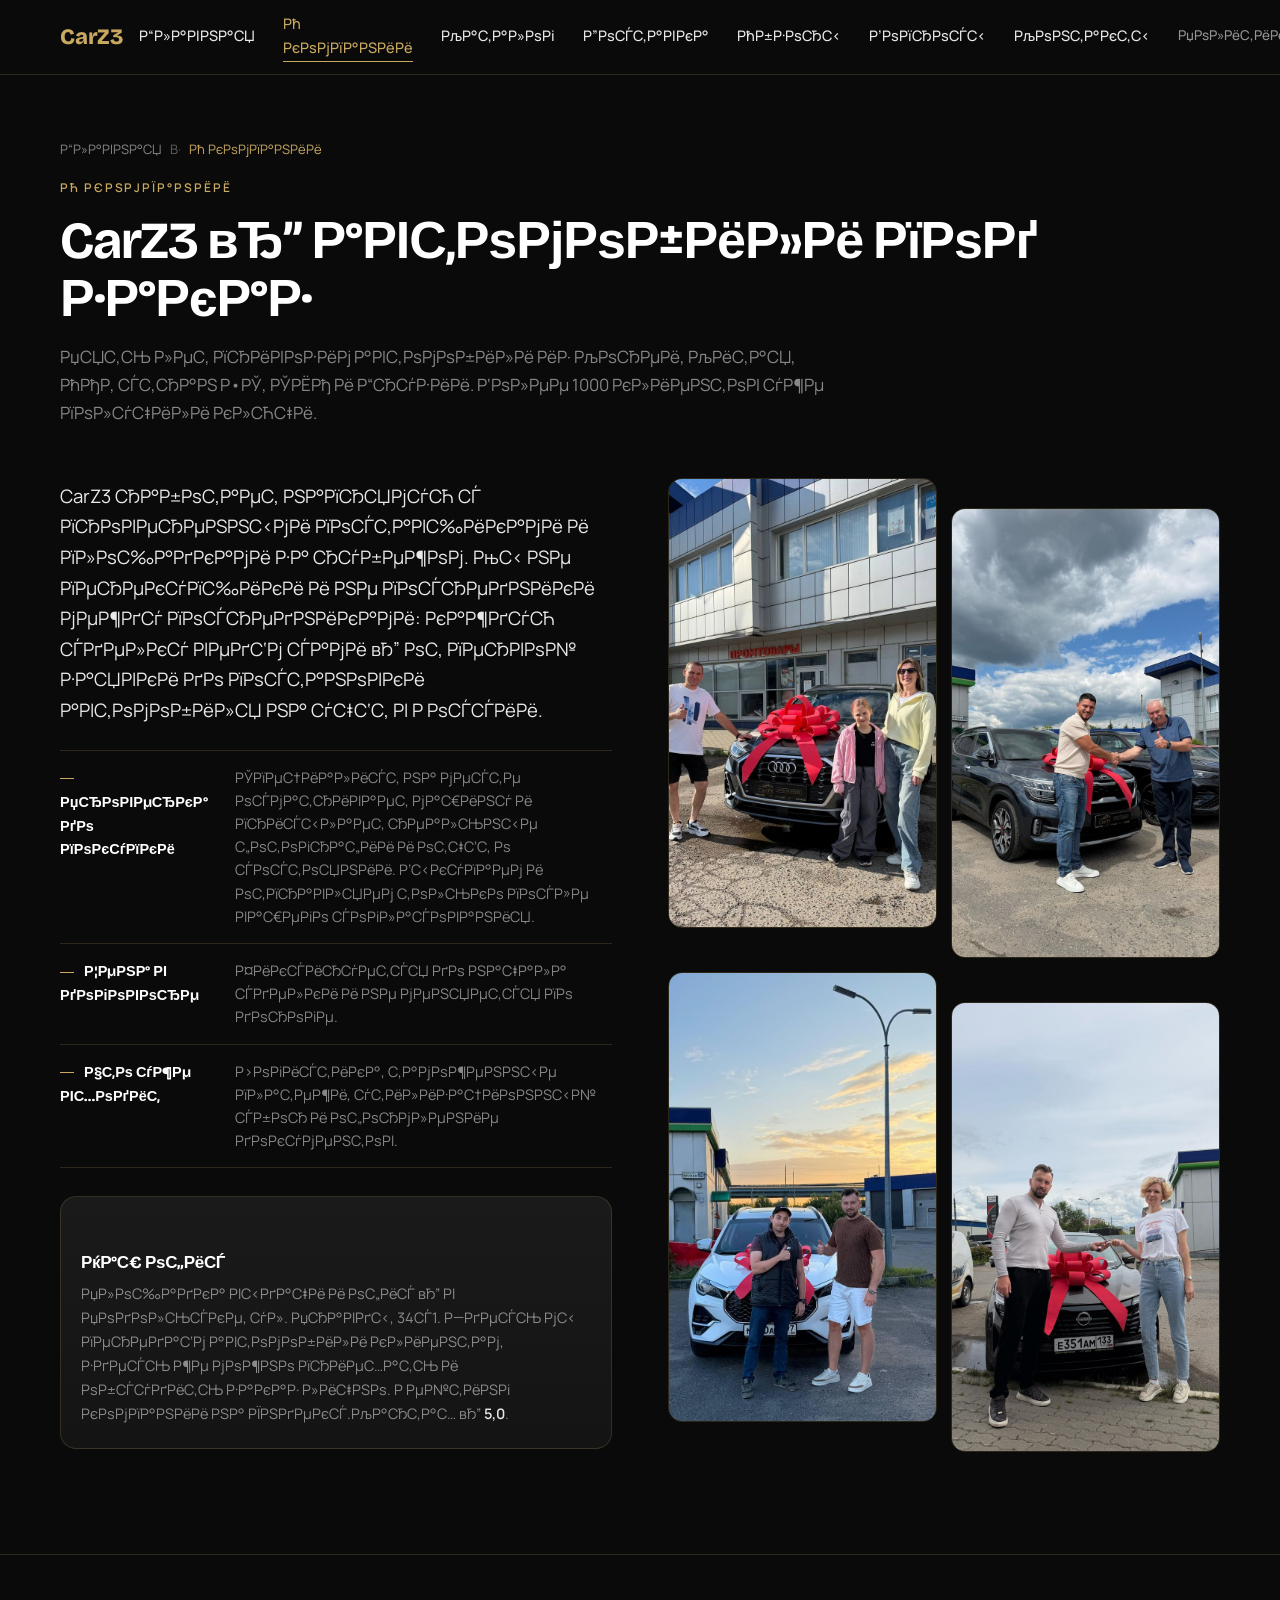
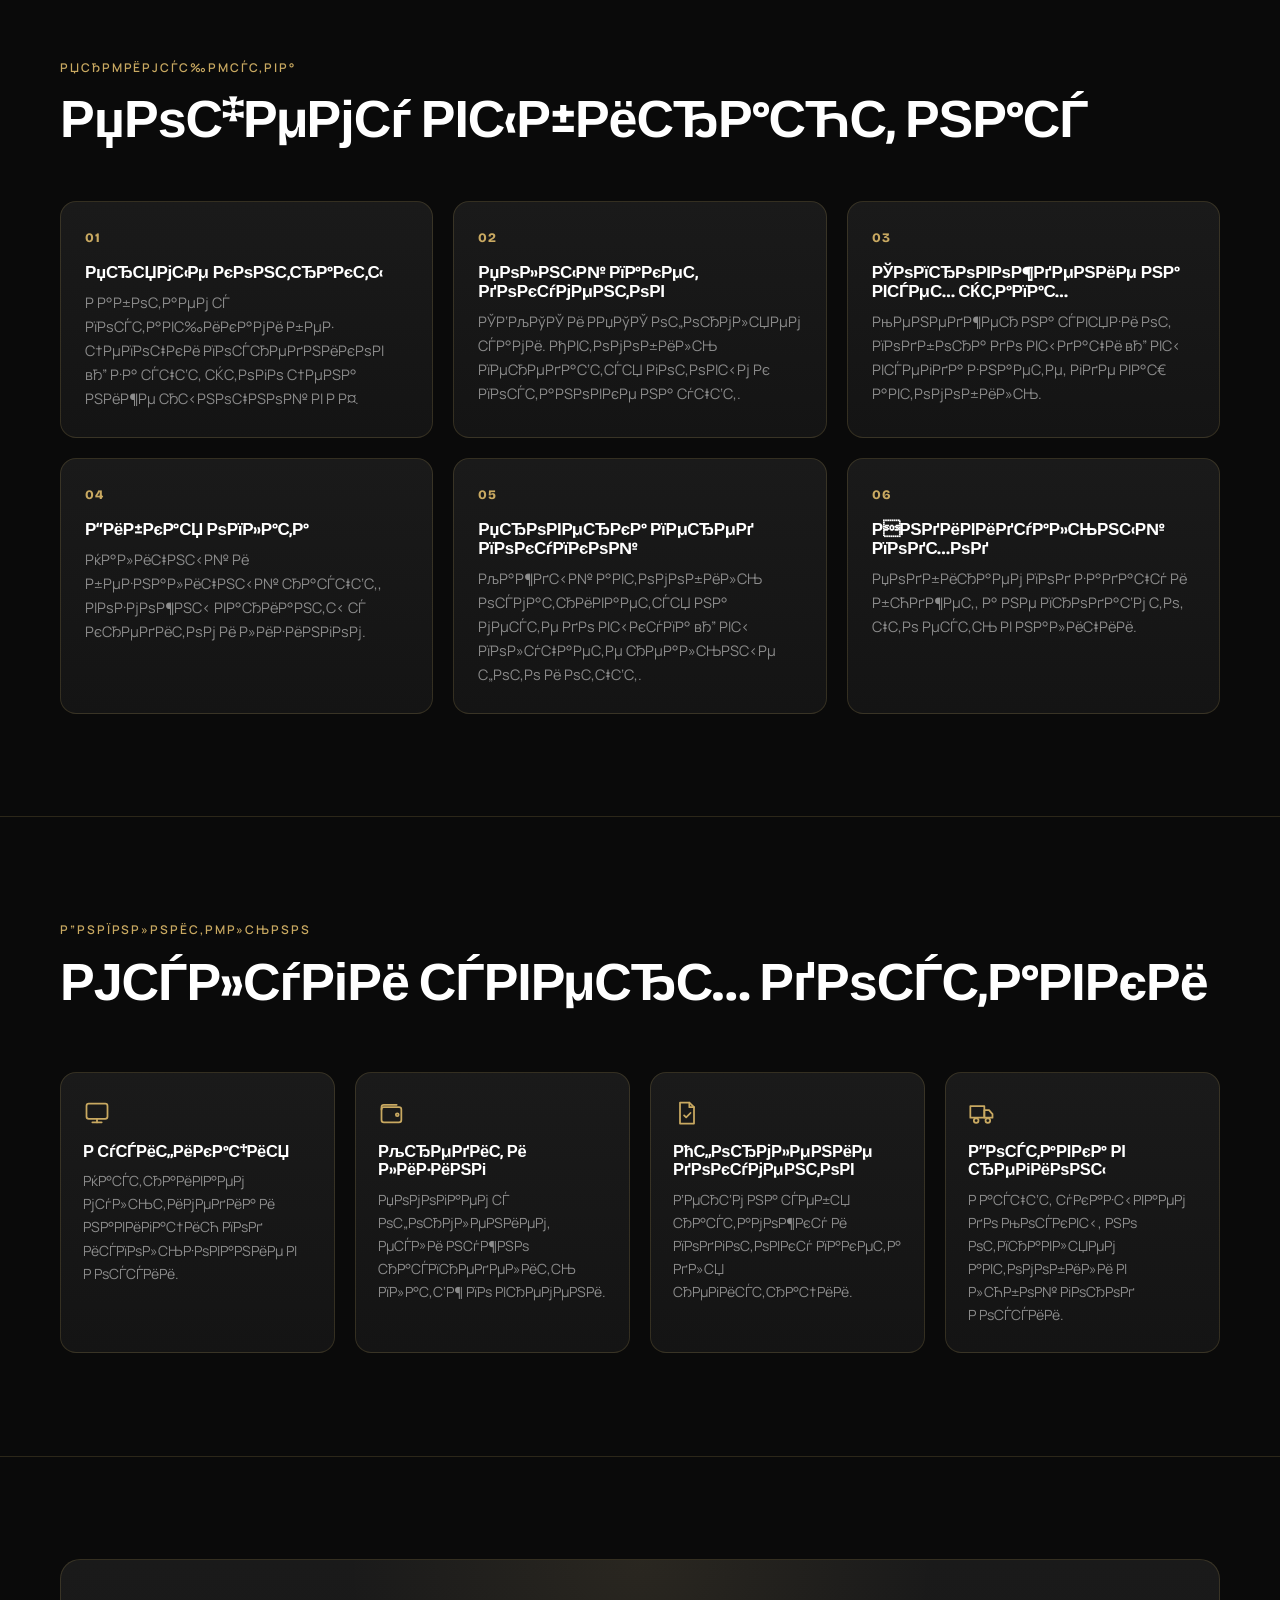
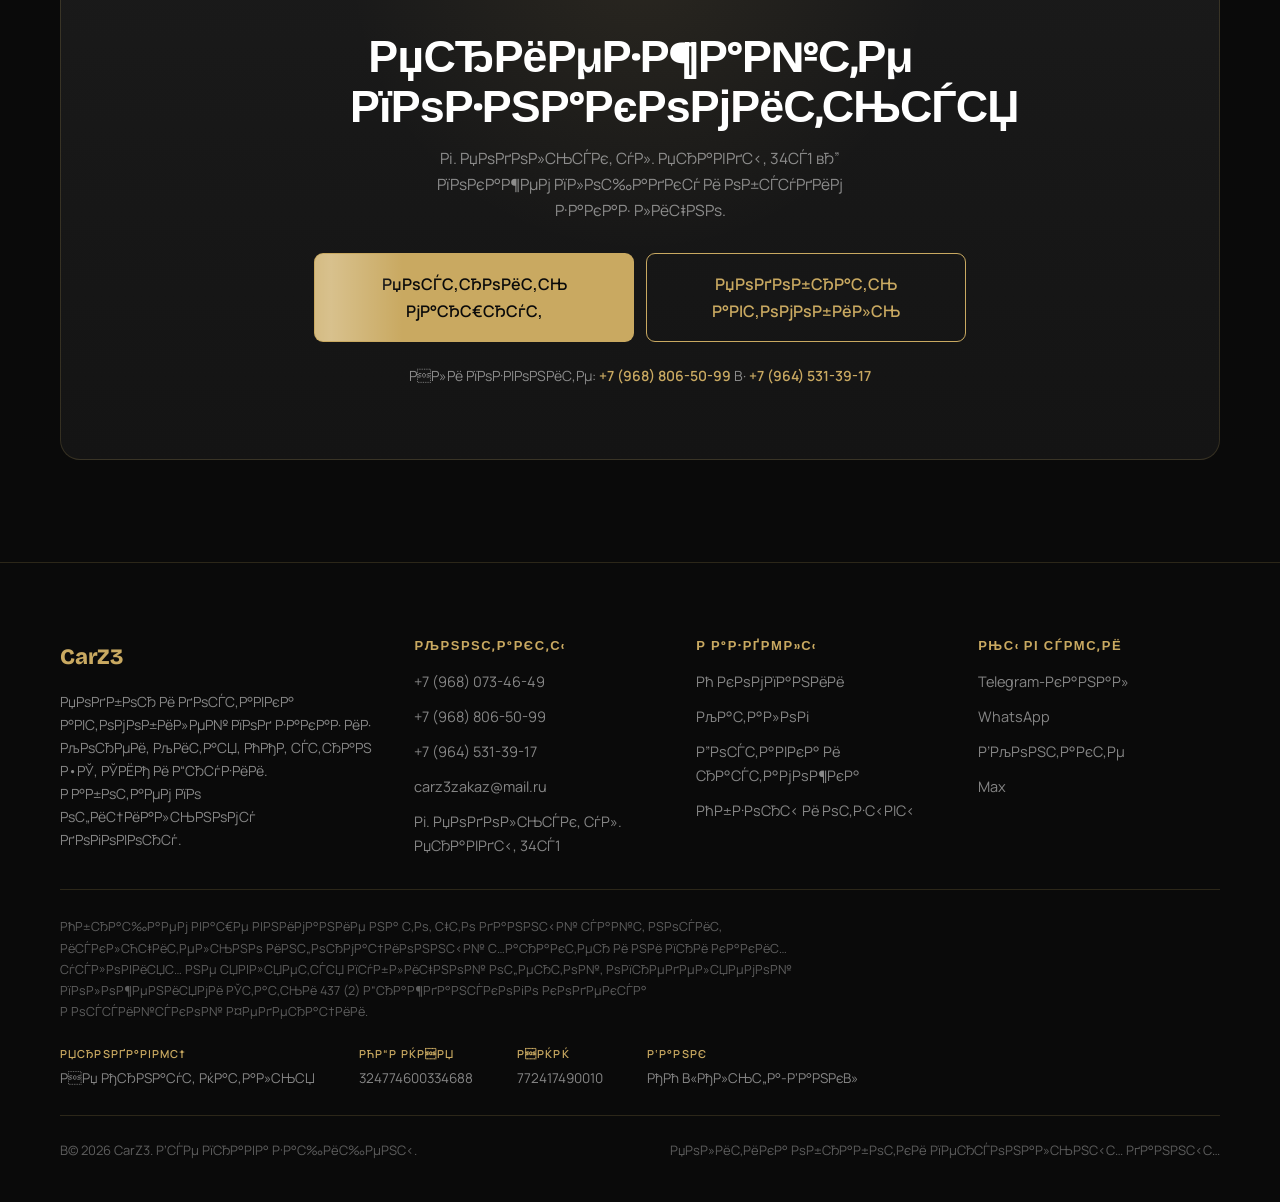
==== commit aa32ba4f: "Add files via upload" ====
--- a/about.html
+++ b/about.html
@@ -1,13 +1,13 @@
-<!DOCTYPE html>
+﻿<!DOCTYPE html>
 <html lang="ru">
 <head>
 <meta charset="UTF-8">
 <meta name="viewport" content="width=device-width, initial-scale=1.0">
-<title>О компании CarZ3 — 5 лет привозим автомобили под заказ</title>
-<meta name="description" content="CarZ3 — 5 лет на рынке, более 1000 довольных клиентов. Привозим автомобили под заказ из Кореи, Китая, ОАЭ, стран ЕС, США и Грузии. Офис и площадка выдачи в Подольске.">
+<title>Рћ РєРѕРјРїР°РЅРёРё CarZ3 вЂ” 5 Р»РµС‚ РїСЂРёРІРѕР·РёРј Р°РІС‚РѕРјРѕР±РёР»Рё РїРѕРґ Р·Р°РєР°Р·</title>
+<meta name="description" content="CarZ3 вЂ” 5 Р»РµС‚ РЅР° СЂС‹РЅРєРµ, Р±РѕР»РµРµ 1000 РґРѕРІРѕР»СЊРЅС‹С… РєР»РёРµРЅС‚РѕРІ. РџСЂРёРІРѕР·РёРј Р°РІС‚РѕРјРѕР±РёР»Рё РїРѕРґ Р·Р°РєР°Р· РёР· РљРѕСЂРµРё, РљРёС‚Р°СЏ, РћРђР­, СЃС‚СЂР°РЅ Р•РЎ, РЎРЁРђ Рё Р“СЂСѓР·РёРё. РћС„РёСЃ Рё РїР»РѕС‰Р°РґРєР° РІС‹РґР°С‡Рё РІ РџРѕРґРѕР»СЊСЃРєРµ.">
 <meta property="og:type" content="website">
-<meta property="og:title" content="О компании CarZ3 — 5 лет привозим автомобили под заказ">
-<meta property="og:description" content="CarZ3 — 5 лет на рынке, более 1000 довольных клиентов. Привозим автомобили под заказ из Кореи, Китая, ОАЭ, стран ЕС, США и Грузии. Офис и площадка выдачи в Подольске.">
+<meta property="og:title" content="Рћ РєРѕРјРїР°РЅРёРё CarZ3 вЂ” 5 Р»РµС‚ РїСЂРёРІРѕР·РёРј Р°РІС‚РѕРјРѕР±РёР»Рё РїРѕРґ Р·Р°РєР°Р·">
+<meta property="og:description" content="CarZ3 вЂ” 5 Р»РµС‚ РЅР° СЂС‹РЅРєРµ, Р±РѕР»РµРµ 1000 РґРѕРІРѕР»СЊРЅС‹С… РєР»РёРµРЅС‚РѕРІ. РџСЂРёРІРѕР·РёРј Р°РІС‚РѕРјРѕР±РёР»Рё РїРѕРґ Р·Р°РєР°Р· РёР· РљРѕСЂРµРё, РљРёС‚Р°СЏ, РћРђР­, СЃС‚СЂР°РЅ Р•РЎ, РЎРЁРђ Рё Р“СЂСѓР·РёРё. РћС„РёСЃ Рё РїР»РѕС‰Р°РґРєР° РІС‹РґР°С‡Рё РІ РџРѕРґРѕР»СЊСЃРєРµ.">
 <meta property="og:locale" content="ru_RU">
 <meta property="og:site_name" content="CarZ3">
 <link rel="canonical" href="https://carz3.ru/about.html">
@@ -20,10 +20,9 @@
 <link rel="apple-touch-icon" href="images/apple-touch-icon.png">
 <link rel="preconnect" href="https://fonts.googleapis.com">
 <link rel="preconnect" href="https://fonts.gstatic.com" crossorigin>
-<!-- Шрифты грузятся не блокируя отрисовку: media="print" снимает
-     блокировку, onload возвращает стиль странице. Текст сначала покажется
-     системным шрифтом и подменится — это быстрее, чем ждать загрузки. -->
-<link rel="preload" as="style" href="https://fonts.googleapis.com/css2?family=Bricolage+Grotesque:wght@600;700;800&family=Manrope:wght@400;500;600;700&display=swap">
+<!-- РЁСЂРёС„С‚С‹ РіСЂСѓР·СЏС‚СЃСЏ РЅРµ Р±Р»РѕРєРёСЂСѓСЏ РѕС‚СЂРёСЃРѕРІРєСѓ: media="print" СЃРЅРёРјР°РµС‚
+     Р±Р»РѕРєРёСЂРѕРІРєСѓ, onload РІРѕР·РІСЂР°С‰Р°РµС‚ СЃС‚РёР»СЊ СЃС‚СЂР°РЅРёС†Рµ. РўРµРєСЃС‚ СЃРЅР°С‡Р°Р»Р° РїРѕРєР°Р¶РµС‚СЃСЏ
+     СЃРёСЃС‚РµРјРЅС‹Рј С€СЂРёС„С‚РѕРј Рё РїРѕРґРјРµРЅРёС‚СЃСЏ вЂ” СЌС‚Рѕ Р±С‹СЃС‚СЂРµРµ, С‡РµРј Р¶РґР°С‚СЊ Р·Р°РіСЂСѓР·РєРё. -->
 <link rel="stylesheet" href="https://fonts.googleapis.com/css2?family=Bricolage+Grotesque:wght@600;700;800&family=Manrope:wght@400;500;600;700&display=swap" media="print" onload="this.media='all';this.onload=null">
 <noscript><link rel="stylesheet" href="https://fonts.googleapis.com/css2?family=Bricolage+Grotesque:wght@600;700;800&family=Manrope:wght@400;500;600;700&display=swap"></noscript>
 <link rel="stylesheet" href="style.css?v=20260810_12">
@@ -34,39 +33,39 @@
   <div class="container header__inner">
     <a href="index.html" class="logo">CarZ3</a>
 
-    <nav class="header__nav" aria-label="Основная навигация">
-      <a href="index.html">Главная</a>
-      <a href="about.html" class="is-current">О компании</a>
-      <a href="catalog.html">Каталог</a>
-      <a href="delivery.html">Доставка</a>
-      <a href="reviews.html">Обзоры</a>
-      <a href="index.html#faq">Вопросы</a>
-      <a href="index.html#contacts">Контакты</a>
-      <a href="privacy.html" class="nav-minor">Политика</a>
+    <nav class="header__nav" aria-label="РћСЃРЅРѕРІРЅР°СЏ РЅР°РІРёРіР°С†РёСЏ">
+      <a href="index.html">Р“Р»Р°РІРЅР°СЏ</a>
+      <a href="about.html" class="is-current">Рћ РєРѕРјРїР°РЅРёРё</a>
+      <a href="catalog.html">РљР°С‚Р°Р»РѕРі</a>
+      <a href="delivery.html">Р”РѕСЃС‚Р°РІРєР°</a>
+      <a href="reviews.html">РћР±Р·РѕСЂС‹</a>
+      <a href="index.html#faq">Р’РѕРїСЂРѕСЃС‹</a>
+      <a href="index.html#contacts">РљРѕРЅС‚Р°РєС‚С‹</a>
+      <a href="privacy.html" class="nav-minor">РџРѕР»РёС‚РёРєР°</a>
     </nav>
 
     <div class="header__actions">
-      <a href="index.html#pick" class="btn btn--gold btn--sm">Подобрать авто</a>
-    </div>
-
-    <a href="index.html" class="header__back">← На главную</a>
-
-    <button class="burger" type="button" data-burger aria-label="Открыть меню" aria-expanded="false" aria-controls="mobileMenu">
+      <a href="index.html#pick" class="btn btn--gold btn--sm">РџРѕРґРѕР±СЂР°С‚СЊ Р°РІС‚Рѕ</a>
+    </div>
+
+    <a href="index.html" class="header__back">в†ђ РќР° РіР»Р°РІРЅСѓСЋ</a>
+
+    <button class="burger" type="button" data-burger aria-label="РћС‚РєСЂС‹С‚СЊ РјРµРЅСЋ" aria-expanded="false" aria-controls="mobileMenu">
       <span></span><span></span><span></span>
     </button>
   </div>
 </header>
 
 <div class="menu" id="mobileMenu" data-menu>
-  <nav class="menu__nav" aria-label="Мобильная навигация">
-    <a href="index.html">Главная</a>
-    <a href="about.html">О компании</a>
-    <a href="catalog.html">Каталог</a>
-    <a href="delivery.html">Доставка</a>
-    <a href="reviews.html">Обзоры</a>
-    <a href="index.html#faq">Вопросы</a>
-    <a href="index.html#contacts">Контакты</a>
-    <a href="privacy.html" class="menu__minor">Политика обработки данных</a>
+  <nav class="menu__nav" aria-label="РњРѕР±РёР»СЊРЅР°СЏ РЅР°РІРёРіР°С†РёСЏ">
+    <a href="index.html">Р“Р»Р°РІРЅР°СЏ</a>
+    <a href="about.html">Рћ РєРѕРјРїР°РЅРёРё</a>
+    <a href="catalog.html">РљР°С‚Р°Р»РѕРі</a>
+    <a href="delivery.html">Р”РѕСЃС‚Р°РІРєР°</a>
+    <a href="reviews.html">РћР±Р·РѕСЂС‹</a>
+    <a href="index.html#faq">Р’РѕРїСЂРѕСЃС‹</a>
+    <a href="index.html#contacts">РљРѕРЅС‚Р°РєС‚С‹</a>
+    <a href="privacy.html" class="menu__minor">РџРѕР»РёС‚РёРєР° РѕР±СЂР°Р±РѕС‚РєРё РґР°РЅРЅС‹С…</a>
   </nav>
   <div class="menu__foot">
     <a href="tel:+79680734649" class="menu__phone">+7 (968) 073-46-49</a>
@@ -81,18 +80,18 @@
 <main>
   <section class="page-head">
     <div class="container">
-      <nav class="crumbs" aria-label="Хлебные крошки">
+      <nav class="crumbs" aria-label="РҐР»РµР±РЅС‹Рµ РєСЂРѕС€РєРё">
         <ol class="crumbs__list">
-          <li><a href="index.html">Главная</a></li>
-          <li class="crumbs__sep" aria-hidden="true">·</li>
-          <li><span aria-current="page">О компании</span></li>
+          <li><a href="index.html">Р“Р»Р°РІРЅР°СЏ</a></li>
+          <li class="crumbs__sep" aria-hidden="true">В·</li>
+          <li><span aria-current="page">Рћ РєРѕРјРїР°РЅРёРё</span></li>
         </ol>
       </nav>
-      <p class="eyebrow" data-reveal>О компании</p>
-      <h1 class="section-title" data-reveal>CarZ3 — автомобили под заказ</h1>
+      <p class="eyebrow" data-reveal>Рћ РєРѕРјРїР°РЅРёРё</p>
+      <h1 class="section-title" data-reveal>CarZ3 вЂ” Р°РІС‚РѕРјРѕР±РёР»Рё РїРѕРґ Р·Р°РєР°Р·</h1>
       <p class="section-lead section-lead--wide" data-reveal>
-        Пять лет привозим автомобили из Кореи, Китая, ОАЭ, стран ЕС, США и Грузии.
-        Более 1000 клиентов уже получили ключи.
+        РџСЏС‚СЊ Р»РµС‚ РїСЂРёРІРѕР·РёРј Р°РІС‚РѕРјРѕР±РёР»Рё РёР· РљРѕСЂРµРё, РљРёС‚Р°СЏ, РћРђР­, СЃС‚СЂР°РЅ Р•РЎ, РЎРЁРђ Рё Р“СЂСѓР·РёРё.
+        Р‘РѕР»РµРµ 1000 РєР»РёРµРЅС‚РѕРІ СѓР¶Рµ РїРѕР»СѓС‡РёР»Рё РєР»СЋС‡Рё.
       </p>
     </div>
   </section>
@@ -102,49 +101,49 @@
       <div class="about-grid">
         <div class="prose prose--intro" data-reveal>
           <p>
-            CarZ3 работает напрямую с проверенными поставщиками и площадками за рубежом.
-            Мы не перекупщики и не посредники между посредниками: каждую сделку ведём сами —
-            от первой заявки до постановки автомобиля на учёт в России.
+            CarZ3 СЂР°Р±РѕС‚Р°РµС‚ РЅР°РїСЂСЏРјСѓСЋ СЃ РїСЂРѕРІРµСЂРµРЅРЅС‹РјРё РїРѕСЃС‚Р°РІС‰РёРєР°РјРё Рё РїР»РѕС‰Р°РґРєР°РјРё Р·Р° СЂСѓР±РµР¶РѕРј.
+            РњС‹ РЅРµ РїРµСЂРµРєСѓРїС‰РёРєРё Рё РЅРµ РїРѕСЃСЂРµРґРЅРёРєРё РјРµР¶РґСѓ РїРѕСЃСЂРµРґРЅРёРєР°РјРё: РєР°Р¶РґСѓСЋ СЃРґРµР»РєСѓ РІРµРґС‘Рј СЃР°РјРё вЂ”
+            РѕС‚ РїРµСЂРІРѕР№ Р·Р°СЏРІРєРё РґРѕ РїРѕСЃС‚Р°РЅРѕРІРєРё Р°РІС‚РѕРјРѕР±РёР»СЏ РЅР° СѓС‡С‘С‚ РІ Р РѕСЃСЃРёРё.
           </p>
 
           <dl class="facts">
             <div class="fact">
-              <dt class="fact__key">Проверка до покупки</dt>
+              <dt class="fact__key">РџСЂРѕРІРµСЂРєР° РґРѕ РїРѕРєСѓРїРєРё</dt>
               <dd class="fact__val">
-                Специалист на месте осматривает машину и присылает реальные фотографии
-                и отчёт о состоянии. Выкупаем и отправляем только после вашего согласования.
+                РЎРїРµС†РёР°Р»РёСЃС‚ РЅР° РјРµСЃС‚Рµ РѕСЃРјР°С‚СЂРёРІР°РµС‚ РјР°С€РёРЅСѓ Рё РїСЂРёСЃС‹Р»Р°РµС‚ СЂРµР°Р»СЊРЅС‹Рµ С„РѕС‚РѕРіСЂР°С„РёРё
+                Рё РѕС‚С‡С‘С‚ Рѕ СЃРѕСЃС‚РѕСЏРЅРёРё. Р’С‹РєСѓРїР°РµРј Рё РѕС‚РїСЂР°РІР»СЏРµРј С‚РѕР»СЊРєРѕ РїРѕСЃР»Рµ РІР°С€РµРіРѕ СЃРѕРіР»Р°СЃРѕРІР°РЅРёСЏ.
               </dd>
             </div>
             <div class="fact">
-              <dt class="fact__key">Цена в договоре</dt>
+              <dt class="fact__key">Р¦РµРЅР° РІ РґРѕРіРѕРІРѕСЂРµ</dt>
               <dd class="fact__val">
-                Фиксируется до начала сделки и не меняется по дороге.
+                Р¤РёРєСЃРёСЂСѓРµС‚СЃСЏ РґРѕ РЅР°С‡Р°Р»Р° СЃРґРµР»РєРё Рё РЅРµ РјРµРЅСЏРµС‚СЃСЏ РїРѕ РґРѕСЂРѕРіРµ.
               </dd>
             </div>
             <div class="fact">
-              <dt class="fact__key">Что уже входит</dt>
+              <dt class="fact__key">Р§С‚Рѕ СѓР¶Рµ РІС…РѕРґРёС‚</dt>
               <dd class="fact__val">
-                Логистика, таможенные платежи, утилизационный сбор и оформление документов.
+                Р›РѕРіРёСЃС‚РёРєР°, С‚Р°РјРѕР¶РµРЅРЅС‹Рµ РїР»Р°С‚РµР¶Рё, СѓС‚РёР»РёР·Р°С†РёРѕРЅРЅС‹Р№ СЃР±РѕСЂ Рё РѕС„РѕСЂРјР»РµРЅРёРµ РґРѕРєСѓРјРµРЅС‚РѕРІ.
               </dd>
             </div>
           </dl>
 
           <div class="office-card">
-            <h3>Наш офис</h3>
+            <h3>РќР°С€ РѕС„РёСЃ</h3>
             <p>
-              Площадка выдачи и офис — в Подольске, ул. Правды, 34с1. Здесь мы передаём
-              автомобили клиентам, здесь же можно приехать и обсудить заказ лично.
-              Рейтинг компании на Яндекс.Картах — <strong>5,0</strong>.
+              РџР»РѕС‰Р°РґРєР° РІС‹РґР°С‡Рё Рё РѕС„РёСЃ вЂ” РІ РџРѕРґРѕР»СЊСЃРєРµ, СѓР». РџСЂР°РІРґС‹, 34СЃ1. Р—РґРµСЃСЊ РјС‹ РїРµСЂРµРґР°С‘Рј
+              Р°РІС‚РѕРјРѕР±РёР»Рё РєР»РёРµРЅС‚Р°Рј, Р·РґРµСЃСЊ Р¶Рµ РјРѕР¶РЅРѕ РїСЂРёРµС…Р°С‚СЊ Рё РѕР±СЃСѓРґРёС‚СЊ Р·Р°РєР°Р· Р»РёС‡РЅРѕ.
+              Р РµР№С‚РёРЅРі РєРѕРјРїР°РЅРёРё РЅР° РЇРЅРґРµРєСЃ.РљР°СЂС‚Р°С… вЂ” <strong>5,0</strong>.
             </p>
           </div>
         </div>
 
         <div data-reveal>
           <div class="about__collage">
-            <img src="images/clients/audi-q3-family.jpg" alt="Семья клиентов CarZ3 получает Audi Q3" loading="lazy" decoding="async" width="600" height="450" onerror="this.remove()">
-            <img src="images/clients/kia-seltos-1.jpg" alt="Рукопожатие на выдаче Kia Seltos клиенту CarZ3" loading="lazy" decoding="async" width="600" height="450" onerror="this.remove()">
-            <img src="images/clients/jetour-x70s.jpg" alt="Выдача Jetour X70S на площадке CarZ3" loading="lazy" decoding="async" width="600" height="450" onerror="this.remove()">
-            <img src="images/clients/nissan-qashqai.jpg" alt="Передача ключей от Nissan Qashqai клиентке CarZ3" loading="lazy" decoding="async" width="600" height="450" onerror="this.remove()">
+            <img src="images/clients/audi-q3-family.jpg" alt="РЎРµРјСЊСЏ РєР»РёРµРЅС‚РѕРІ CarZ3 РїРѕР»СѓС‡Р°РµС‚ Audi Q3" loading="lazy" decoding="async" width="600" height="450" onerror="this.remove()">
+            <img src="images/clients/kia-seltos-1.jpg" alt="Р СѓРєРѕРїРѕР¶Р°С‚РёРµ РЅР° РІС‹РґР°С‡Рµ Kia Seltos РєР»РёРµРЅС‚Сѓ CarZ3" loading="lazy" decoding="async" width="600" height="450" onerror="this.remove()">
+            <img src="images/clients/jetour-x70s.jpg" alt="Р’С‹РґР°С‡Р° Jetour X70S РЅР° РїР»РѕС‰Р°РґРєРµ CarZ3" loading="lazy" decoding="async" width="600" height="450" onerror="this.remove()">
+            <img src="images/clients/nissan-qashqai.jpg" alt="РџРµСЂРµРґР°С‡Р° РєР»СЋС‡РµР№ РѕС‚ Nissan Qashqai РєР»РёРµРЅС‚РєРµ CarZ3" loading="lazy" decoding="async" width="600" height="450" onerror="this.remove()">
           </div>
         </div>
       </div>
@@ -154,40 +153,40 @@
   <section class="section divider-top">
     <div class="container">
       <div class="section-head">
-        <p class="eyebrow" data-reveal>Преимущества</p>
-        <h2 class="section-title" data-reveal>Почему выбирают нас</h2>
+        <p class="eyebrow" data-reveal>РџСЂРµРёРјСѓС‰РµСЃС‚РІР°</p>
+        <h2 class="section-title" data-reveal>РџРѕС‡РµРјСѓ РІС‹Р±РёСЂР°СЋС‚ РЅР°СЃ</h2>
       </div>
 
       <div class="pluses">
         <article class="plus" data-reveal>
           <div class="plus__num">01</div>
-          <h3 class="plus__title">Прямые контракты</h3>
-          <p class="plus__desc">Работаем с поставщиками без цепочки посредников — за счёт этого цена ниже рыночной в РФ.</p>
+          <h3 class="plus__title">РџСЂСЏРјС‹Рµ РєРѕРЅС‚СЂР°РєС‚С‹</h3>
+          <p class="plus__desc">Р Р°Р±РѕС‚Р°РµРј СЃ РїРѕСЃС‚Р°РІС‰РёРєР°РјРё Р±РµР· С†РµРїРѕС‡РєРё РїРѕСЃСЂРµРґРЅРёРєРѕРІ вЂ” Р·Р° СЃС‡С‘С‚ СЌС‚РѕРіРѕ С†РµРЅР° РЅРёР¶Рµ СЂС‹РЅРѕС‡РЅРѕР№ РІ Р Р¤.</p>
         </article>
         <article class="plus" data-reveal>
           <div class="plus__num">02</div>
-          <h3 class="plus__title">Полный пакет документов</h3>
-          <p class="plus__desc">СБКТС и ЭПТС оформляем сами. Автомобиль передаётся готовым к постановке на учёт.</p>
+          <h3 class="plus__title">РџРѕР»РЅС‹Р№ РїР°РєРµС‚ РґРѕРєСѓРјРµРЅС‚РѕРІ</h3>
+          <p class="plus__desc">РЎР‘РљРўРЎ Рё Р­РџРўРЎ РѕС„РѕСЂРјР»СЏРµРј СЃР°РјРё. РђРІС‚РѕРјРѕР±РёР»СЊ РїРµСЂРµРґР°С‘С‚СЃСЏ РіРѕС‚РѕРІС‹Рј Рє РїРѕСЃС‚Р°РЅРѕРІРєРµ РЅР° СѓС‡С‘С‚.</p>
         </article>
         <article class="plus" data-reveal>
           <div class="plus__num">03</div>
-          <h3 class="plus__title">Сопровождение на всех этапах</h3>
-          <p class="plus__desc">Менеджер на связи от подбора до выдачи — вы всегда знаете, где ваш автомобиль.</p>
+          <h3 class="plus__title">РЎРѕРїСЂРѕРІРѕР¶РґРµРЅРёРµ РЅР° РІСЃРµС… СЌС‚Р°РїР°С…</h3>
+          <p class="plus__desc">РњРµРЅРµРґР¶РµСЂ РЅР° СЃРІСЏР·Рё РѕС‚ РїРѕРґР±РѕСЂР° РґРѕ РІС‹РґР°С‡Рё вЂ” РІС‹ РІСЃРµРіРґР° Р·РЅР°РµС‚Рµ, РіРґРµ РІР°С€ Р°РІС‚РѕРјРѕР±РёР»СЊ.</p>
         </article>
         <article class="plus" data-reveal>
           <div class="plus__num">04</div>
-          <h3 class="plus__title">Гибкая оплата</h3>
-          <p class="plus__desc">Наличный и безналичный расчёт, возможны варианты с кредитом и лизингом.</p>
+          <h3 class="plus__title">Р“РёР±РєР°СЏ РѕРїР»Р°С‚Р°</h3>
+          <p class="plus__desc">РќР°Р»РёС‡РЅС‹Р№ Рё Р±РµР·РЅР°Р»РёС‡РЅС‹Р№ СЂР°СЃС‡С‘С‚, РІРѕР·РјРѕР¶РЅС‹ РІР°СЂРёР°РЅС‚С‹ СЃ РєСЂРµРґРёС‚РѕРј Рё Р»РёР·РёРЅРіРѕРј.</p>
         </article>
         <article class="plus" data-reveal>
           <div class="plus__num">05</div>
-          <h3 class="plus__title">Проверка перед покупкой</h3>
-          <p class="plus__desc">Каждый автомобиль осматривается на месте до выкупа — вы получаете реальные фото и отчёт.</p>
+          <h3 class="plus__title">РџСЂРѕРІРµСЂРєР° РїРµСЂРµРґ РїРѕРєСѓРїРєРѕР№</h3>
+          <p class="plus__desc">РљР°Р¶РґС‹Р№ Р°РІС‚РѕРјРѕР±РёР»СЊ РѕСЃРјР°С‚СЂРёРІР°РµС‚СЃСЏ РЅР° РјРµСЃС‚Рµ РґРѕ РІС‹РєСѓРїР° вЂ” РІС‹ РїРѕР»СѓС‡Р°РµС‚Рµ СЂРµР°Р»СЊРЅС‹Рµ С„РѕС‚Рѕ Рё РѕС‚С‡С‘С‚.</p>
         </article>
         <article class="plus" data-reveal>
           <div class="plus__num">06</div>
-          <h3 class="plus__title">Индивидуальный подход</h3>
-          <p class="plus__desc">Подбираем под задачу и бюджет, а не продаём то, что есть в наличии.</p>
+          <h3 class="plus__title">РРЅРґРёРІРёРґСѓР°Р»СЊРЅС‹Р№ РїРѕРґС…РѕРґ</h3>
+          <p class="plus__desc">РџРѕРґР±РёСЂР°РµРј РїРѕРґ Р·Р°РґР°С‡Сѓ Рё Р±СЋРґР¶РµС‚, Р° РЅРµ РїСЂРѕРґР°С‘Рј С‚Рѕ, С‡С‚Рѕ РµСЃС‚СЊ РІ РЅР°Р»РёС‡РёРё.</p>
         </article>
       </div>
     </div>
@@ -196,8 +195,8 @@
   <section class="section divider-top">
     <div class="container">
       <div class="section-head">
-        <p class="eyebrow" data-reveal>Дополнительно</p>
-        <h2 class="section-title" data-reveal>Услуги сверх доставки</h2>
+        <p class="eyebrow" data-reveal>Р”РѕРїРѕР»РЅРёС‚РµР»СЊРЅРѕ</p>
+        <h2 class="section-title" data-reveal>РЈСЃР»СѓРіРё СЃРІРµСЂС… РґРѕСЃС‚Р°РІРєРё</h2>
       </div>
       <div class="services">
         <article class="service" data-reveal>
@@ -206,8 +205,8 @@
               <rect x="3" y="4" width="18" height="13" rx="2"/><path d="M8 20h8"/><path d="M12 17v3"/>
             </svg>
           </div>
-          <h3 class="service__title">Русификация</h3>
-          <p class="service__desc">Настраиваем мультимедиа и навигацию под использование в России.</p>
+          <h3 class="service__title">Р СѓСЃРёС„РёРєР°С†РёСЏ</h3>
+          <p class="service__desc">РќР°СЃС‚СЂР°РёРІР°РµРј РјСѓР»СЊС‚РёРјРµРґРёР° Рё РЅР°РІРёРіР°С†РёСЋ РїРѕРґ РёСЃРїРѕР»СЊР·РѕРІР°РЅРёРµ РІ Р РѕСЃСЃРёРё.</p>
         </article>
         <article class="service" data-reveal>
           <div class="service__icon">
@@ -216,8 +215,8 @@
               <path d="M3 9V7a2 2 0 0 1 2-2h11"/><circle cx="16.5" cy="13.5" r="1.2"/>
             </svg>
           </div>
-          <h3 class="service__title">Кредит и лизинг</h3>
-          <p class="service__desc">Помогаем с оформлением, если нужно распределить платёж по времени.</p>
+          <h3 class="service__title">РљСЂРµРґРёС‚ Рё Р»РёР·РёРЅРі</h3>
+          <p class="service__desc">РџРѕРјРѕРіР°РµРј СЃ РѕС„РѕСЂРјР»РµРЅРёРµРј, РµСЃР»Рё РЅСѓР¶РЅРѕ СЂР°СЃРїСЂРµРґРµР»РёС‚СЊ РїР»Р°С‚С‘Р¶ РїРѕ РІСЂРµРјРµРЅРё.</p>
         </article>
         <article class="service" data-reveal>
           <div class="service__icon">
@@ -225,8 +224,8 @@
               <path d="M6 3h8l4 4v14H6z"/><path d="M14 3v4h4"/><path d="m9.5 14 1.8 1.8L15 12"/>
             </svg>
           </div>
-          <h3 class="service__title">Оформление документов</h3>
-          <p class="service__desc">Берём на себя растаможку и подготовку пакета для регистрации.</p>
+          <h3 class="service__title">РћС„РѕСЂРјР»РµРЅРёРµ РґРѕРєСѓРјРµРЅС‚РѕРІ</h3>
+          <p class="service__desc">Р‘РµСЂС‘Рј РЅР° СЃРµР±СЏ СЂР°СЃС‚Р°РјРѕР¶РєСѓ Рё РїРѕРґРіРѕС‚РѕРІРєСѓ РїР°РєРµС‚Р° РґР»СЏ СЂРµРіРёСЃС‚СЂР°С†РёРё.</p>
         </article>
         <article class="service" data-reveal>
           <div class="service__icon">
@@ -234,8 +233,8 @@
               <path d="M2 6h12v10H2z"/><path d="M14 9.5h4l3 3.5V16h-7z"/><circle cx="7" cy="18.5" r="2"/><circle cx="17" cy="18.5" r="2"/>
             </svg>
           </div>
-          <h3 class="service__title">Доставка в регионы</h3>
-          <p class="service__desc">Расчёт указываем до Москвы, но отправляем автомобили в любой город России.</p>
+          <h3 class="service__title">Р”РѕСЃС‚Р°РІРєР° РІ СЂРµРіРёРѕРЅС‹</h3>
+          <p class="service__desc">Р Р°СЃС‡С‘С‚ СѓРєР°Р·С‹РІР°РµРј РґРѕ РњРѕСЃРєРІС‹, РЅРѕ РѕС‚РїСЂР°РІР»СЏРµРј Р°РІС‚РѕРјРѕР±РёР»Рё РІ Р»СЋР±РѕР№ РіРѕСЂРѕРґ Р РѕСЃСЃРёРё.</p>
         </article>
       </div>
     </div>
@@ -244,14 +243,14 @@
   <section class="section divider-top">
     <div class="container">
       <div class="cta" data-reveal>
-        <h2 class="cta__title">Приезжайте познакомиться</h2>
-        <p class="cta__lead">г. Подольск, ул. Правды, 34с1 — покажем площадку и обсудим заказ лично.</p>
+        <h2 class="cta__title">РџСЂРёРµР·Р¶Р°Р№С‚Рµ РїРѕР·РЅР°РєРѕРјРёС‚СЊСЃСЏ</h2>
+        <p class="cta__lead">Рі. РџРѕРґРѕР»СЊСЃРє, СѓР». РџСЂР°РІРґС‹, 34СЃ1 вЂ” РїРѕРєР°Р¶РµРј РїР»РѕС‰Р°РґРєСѓ Рё РѕР±СЃСѓРґРёРј Р·Р°РєР°Р· Р»РёС‡РЅРѕ.</p>
         <div class="cta__actions">
-          <a href="https://yandex.com/maps/-/CTfReJPu" class="btn btn--gold btn--lg" target="_blank" rel="noopener noreferrer">Построить маршрут</a>
-          <a href="index.html#pick" class="btn btn--outline btn--lg">Подобрать автомобиль</a>
+          <a href="https://yandex.com/maps/-/CTfReJPu" class="btn btn--gold btn--lg" target="_blank" rel="noopener noreferrer">РџРѕСЃС‚СЂРѕРёС‚СЊ РјР°СЂС€СЂСѓС‚</a>
+          <a href="index.html#pick" class="btn btn--outline btn--lg">РџРѕРґРѕР±СЂР°С‚СЊ Р°РІС‚РѕРјРѕР±РёР»СЊ</a>
         </div>
         <p class="cta__phone">
-          Или позвоните: <a href="tel:+79688065099">+7 (968) 806-50-99</a> ·
+          РР»Рё РїРѕР·РІРѕРЅРёС‚Рµ: <a href="tel:+79688065099">+7 (968) 806-50-99</a> В·
           <a href="tel:+79645313917">+7 (964) 531-39-17</a>
         </p>
       </div>
@@ -266,38 +265,38 @@
       <div class="footer__brand">
         <span class="logo">CarZ3</span>
         <p class="footer__about">
-          Подбор и доставка автомобилей под заказ из Кореи, Китая, ОАЭ,
-          стран ЕС, США и Грузии. Работаем по официальному договору.
+          РџРѕРґР±РѕСЂ Рё РґРѕСЃС‚Р°РІРєР° Р°РІС‚РѕРјРѕР±РёР»РµР№ РїРѕРґ Р·Р°РєР°Р· РёР· РљРѕСЂРµРё, РљРёС‚Р°СЏ, РћРђР­,
+          СЃС‚СЂР°РЅ Р•РЎ, РЎРЁРђ Рё Р“СЂСѓР·РёРё. Р Р°Р±РѕС‚Р°РµРј РїРѕ РѕС„РёС†РёР°Р»СЊРЅРѕРјСѓ РґРѕРіРѕРІРѕСЂСѓ.
         </p>
       </div>
 
       <div>
-        <h3 class="footer__heading">Контакты</h3>
+        <h3 class="footer__heading">РљРѕРЅС‚Р°РєС‚С‹</h3>
         <div class="footer__list">
           <a href="tel:+79680734649">+7 (968) 073-46-49</a>
           <a href="tel:+79688065099">+7 (968) 806-50-99</a>
           <a href="tel:+79645313917">+7 (964) 531-39-17</a>
           <a href="mailto:carz3zakaz@mail.ru">carz3zakaz@mail.ru</a>
-          <span>г. Подольск, ул. Правды, 34с1</span>
+          <span>Рі. РџРѕРґРѕР»СЊСЃРє, СѓР». РџСЂР°РІРґС‹, 34СЃ1</span>
         </div>
       </div>
 
       <div>
-        <h3 class="footer__heading">Разделы</h3>
+        <h3 class="footer__heading">Р Р°Р·РґРµР»С‹</h3>
         <div class="footer__list">
-          <a href="about.html">О компании</a>
-          <a href="catalog.html">Каталог</a>
-          <a href="delivery.html">Доставка и растаможка</a>
-          <a href="reviews.html">Обзоры и отзывы</a>
+          <a href="about.html">Рћ РєРѕРјРїР°РЅРёРё</a>
+          <a href="catalog.html">РљР°С‚Р°Р»РѕРі</a>
+          <a href="delivery.html">Р”РѕСЃС‚Р°РІРєР° Рё СЂР°СЃС‚Р°РјРѕР¶РєР°</a>
+          <a href="reviews.html">РћР±Р·РѕСЂС‹ Рё РѕС‚Р·С‹РІС‹</a>
         </div>
       </div>
 
       <div>
-        <h3 class="footer__heading">Мы в сети</h3>
+        <h3 class="footer__heading">РњС‹ РІ СЃРµС‚Рё</h3>
         <div class="footer__list">
-          <a href="https://t.me/+0afANDHpwCtlZDJi" target="_blank" rel="noopener noreferrer">Telegram-канал</a>
+          <a href="https://t.me/+0afANDHpwCtlZDJi" target="_blank" rel="noopener noreferrer">Telegram-РєР°РЅР°Р»</a>
           <a href="https://wa.me/79680734649" target="_blank" rel="noopener noreferrer">WhatsApp</a>
-          <a href="https://vk.com/carz3" target="_blank" rel="noopener noreferrer">ВКонтакте</a>
+          <a href="https://vk.com/carz3" target="_blank" rel="noopener noreferrer">Р’РљРѕРЅС‚Р°РєС‚Рµ</a>
           <a href="https://max.ru/join/vPvrdZpJVIAUYJp5-7tkf1LThWF6Cx9baZkv3ul__Uo" target="_blank" rel="noopener noreferrer">Max</a>
         </div>
       </div>
@@ -305,52 +304,52 @@
 
     <div class="footer__legal">
       <p class="footer__disclaimer">
-        Обращаем ваше внимание на то, что данный сайт носит исключительно информационный
-        характер и ни при каких условиях не является публичной офертой, определяемой
-        положениями Статьи 437 (2) Гражданского кодекса Российской Федерации.
+        РћР±СЂР°С‰Р°РµРј РІР°С€Рµ РІРЅРёРјР°РЅРёРµ РЅР° С‚Рѕ, С‡С‚Рѕ РґР°РЅРЅС‹Р№ СЃР°Р№С‚ РЅРѕСЃРёС‚ РёСЃРєР»СЋС‡РёС‚РµР»СЊРЅРѕ РёРЅС„РѕСЂРјР°С†РёРѕРЅРЅС‹Р№
+        С…Р°СЂР°РєС‚РµСЂ Рё РЅРё РїСЂРё РєР°РєРёС… СѓСЃР»РѕРІРёСЏС… РЅРµ СЏРІР»СЏРµС‚СЃСЏ РїСѓР±Р»РёС‡РЅРѕР№ РѕС„РµСЂС‚РѕР№, РѕРїСЂРµРґРµР»СЏРµРјРѕР№
+        РїРѕР»РѕР¶РµРЅРёСЏРјРё РЎС‚Р°С‚СЊРё 437 (2) Р“СЂР°Р¶РґР°РЅСЃРєРѕРіРѕ РєРѕРґРµРєСЃР° Р РѕСЃСЃРёР№СЃРєРѕР№ Р¤РµРґРµСЂР°С†РёРё.
       </p>
       <dl class="footer__requisites">
         <div>
-          <dt>Продавец</dt>
-          <dd>ИП Арнаут Наталья</dd>
-        </div>
-        <div>
-          <dt>ОГРНИП</dt>
+          <dt>РџСЂРѕРґР°РІРµС†</dt>
+          <dd>РРџ РђСЂРЅР°СѓС‚ РќР°С‚Р°Р»СЊСЏ</dd>
+        </div>
+        <div>
+          <dt>РћР“Р РќРРџ</dt>
           <dd>324774600334688</dd>
         </div>
         <div>
-          <dt>ИНН</dt>
+          <dt>РРќРќ</dt>
           <dd>772417490010</dd>
         </div>
-        <!-- РАСЧЁТНЫЙ СЧЁТ: обычно его печатают в договорах и счетах, а не в подвале сайта.
-             Если он вам здесь нужен — раскомментируйте блок ниже. -->
+        <!-- Р РђРЎР§РЃРўРќР«Р™ РЎР§РЃРў: РѕР±С‹С‡РЅРѕ РµРіРѕ РїРµС‡Р°С‚Р°СЋС‚ РІ РґРѕРіРѕРІРѕСЂР°С… Рё СЃС‡РµС‚Р°С…, Р° РЅРµ РІ РїРѕРґРІР°Р»Рµ СЃР°Р№С‚Р°.
+             Р•СЃР»Рё РѕРЅ РІР°Рј Р·РґРµСЃСЊ РЅСѓР¶РµРЅ вЂ” СЂР°СЃРєРѕРјРјРµРЅС‚РёСЂСѓР№С‚Рµ Р±Р»РѕРє РЅРёР¶Рµ. -->
         <!--
         <div>
-          <dt>Расчётный счёт</dt>
+          <dt>Р Р°СЃС‡С‘С‚РЅС‹Р№ СЃС‡С‘С‚</dt>
           <dd>40802810302520005926</dd>
         </div>
         -->
         <div>
-          <dt>Банк</dt>
-          <dd>АО «Альфа-Банк»</dd>
+          <dt>Р‘Р°РЅРє</dt>
+          <dd>РђРћ В«РђР»СЊС„Р°-Р‘Р°РЅРєВ»</dd>
         </div>
       </dl>
     </div>
 
     <div class="footer__bottom">
-      <span>© <span id="year">2026</span> CarZ3. Все права защищены.</span>
-      <a href="privacy.html">Политика обработки персональных данных</a>
+      <span>В© <span id="year">2026</span> CarZ3. Р’СЃРµ РїСЂР°РІР° Р·Р°С‰РёС‰РµРЅС‹.</span>
+      <a href="privacy.html">РџРѕР»РёС‚РёРєР° РѕР±СЂР°Р±РѕС‚РєРё РїРµСЂСЃРѕРЅР°Р»СЊРЅС‹С… РґР°РЅРЅС‹С…</a>
     </div>
   </div>
 </footer>
 
-<!-- Липкая панель связи — появляется на телефоне после первого экрана -->
-<nav class="dock" data-dock aria-label="Быстрая связь">
+<!-- Р›РёРїРєР°СЏ РїР°РЅРµР»СЊ СЃРІСЏР·Рё вЂ” РїРѕСЏРІР»СЏРµС‚СЃСЏ РЅР° С‚РµР»РµС„РѕРЅРµ РїРѕСЃР»Рµ РїРµСЂРІРѕРіРѕ СЌРєСЂР°РЅР° -->
+<nav class="dock" data-dock aria-label="Р‘С‹СЃС‚СЂР°СЏ СЃРІСЏР·СЊ">
   <a class="dock__btn" href="tel:+79680734649">
     <svg viewBox="0 0 24 24" fill="none" stroke="currentColor" stroke-width="1.6" stroke-linecap="round" stroke-linejoin="round" aria-hidden="true">
       <path d="M6.5 3.5h3l1.5 4-2 1.4a12 12 0 0 0 5.1 5.1l1.4-2 4 1.5v3a2 2 0 0 1-2.2 2A16.5 16.5 0 0 1 4.5 5.7a2 2 0 0 1 2-2.2z"/>
     </svg>
-    Позвонить
+    РџРѕР·РІРѕРЅРёС‚СЊ
   </a>
   <a class="dock__btn" href="https://wa.me/79680734649" target="_blank" rel="noopener noreferrer">
     <svg viewBox="0 0 24 24" fill="none" stroke="currentColor" stroke-width="1.6" stroke-linecap="round" stroke-linejoin="round" aria-hidden="true">
@@ -369,10 +368,11 @@
       <path d="M3 13h18M5.5 13l1.6-4.6A2 2 0 0 1 9 7h6a2 2 0 0 1 1.9 1.4L18.5 13"/>
       <path d="M4 13v4h16v-4"/><circle cx="7.5" cy="17" r="1.4"/><circle cx="16.5" cy="17" r="1.4"/>
     </svg>
-    Каталог
+    РљР°С‚Р°Р»РѕРі
   </a>
 </nav>
 
 <script src="app.js?v=20260810_12" defer></script>
 </body>
 </html>
+
--- a/style.css
+++ b/style.css
@@ -1 +1,3 @@
-﻿:root{--bg-page:#0a0a0a;--bg-card:#1a1a1a;--bg-card-alt:#141414;--gold:#C9A961;--gold-hover:#E4CD8E;--gold-soft:rgba(201,169,97,0.12);--gold-line:rgba(201,169,97,0.18);--gold-glow:rgba(201,169,97,0.22);--text-main:#e8e8e8;--text-heading:#ffffff;--text-muted:rgba(232,232,232,0.56);--text-faint:rgba(232,232,232,0.38);--danger:#c4564f;--danger-soft:rgba(196,86,79,0.14);--font-heading:'Bricolage Grotesque',sans-serif;--font-body:'Manrope',sans-serif;--container:1240px;--header-h:74px;--shadow-rest:0 2px 14px rgba(0,0,0,0.32);--shadow-lift:0 20px 44px rgba(0,0,0,0.52)}*{margin:0;padding:0;box-sizing:border-box}html{scroll-behavior:smooth;-webkit-text-size-adjust:100%}body{background:var(--bg-page);color:var(--text-main);font-family:var(--font-body);font-size:16px;line-height:1.65;overflow-x:hidden;-webkit-font-smoothing:antialiased;-moz-osx-font-smoothing:grayscale}body.is-scroll-locked{overflow:hidden}img{max-width:100%;display:block}a{color:inherit;text-decoration:none}ol,ul{list-style:none}button{font:inherit;background:none;border:none;cursor:pointer;color:inherit}svg{display:block}h1,h2,h3{font-family:var(--font-heading);color:var(--text-heading);font-weight:700;line-height:1.12;letter-spacing:-0.02em}a:focus-visible,button:focus-visible{outline:2px solid var(--gold);outline-offset:3px;border-radius:4px}.container{width:100%;max-width:var(--container);margin:0 auto;padding:0 20px}.section{padding:clamp(56px,8vw,118px) 0}.section--tight{padding:clamp(36px,5vw,64px) 0}.section[id]{scroll-margin-top:calc(var(--header-h) + 12px)}.divider-top{border-top:1px solid var(--gold-line)}@media (min-width:768px){.container{padding:0 40px}}.eyebrow{font-size:12px;letter-spacing:0.16em;text-transform:uppercase;color:var(--gold);font-weight:600;margin-bottom:14px}.section-title{font-size:clamp(1.75rem,1.2rem + 2.6vw,3.25rem);margin-bottom:14px}.section-lead{color:var(--text-muted);font-size:clamp(0.94rem,0.9rem + 0.2vw,1.06rem);max-width:520px;margin-bottom:clamp(32px,4vw,56px)}.section-lead--wide{max-width:780px}.section-lead--flush{margin-bottom:0}.section-head{margin-bottom:clamp(32px,4vw,56px)}.section-head .section-lead{margin-bottom:0}.reveal{opacity:0;transform:translateY(20px);transition:opacity .5s ease,transform .5s ease}.reveal.is-visible{opacity:1;transform:translateY(0)}.btn{display:inline-flex;align-items:center;justify-content:center;gap:9px;padding:15px 28px;border-radius:9px;font-family:var(--font-body);font-weight:600;font-size:15px;border:1.5px solid transparent;min-height:50px;text-align:center;transition:background-color .22s ease,border-color .22s ease,color .22s ease,transform .22s ease,box-shadow .22s ease}.btn--gold{background:var(--gold);color:#0a0a0a}.btn--gold:hover{background:var(--gold-hover);transform:translateY(-4px);box-shadow:0 14px 30px rgba(201,169,97,0.26)}.btn--outline{background:transparent;border-color:var(--gold);color:var(--gold)}.btn--outline:hover{background:var(--gold-soft);border-color:var(--gold-hover);color:var(--gold-hover);transform:translateY(-4px)}.btn--ghost{background:transparent;border-color:var(--gold-line);color:var(--text-main)}.btn--ghost:hover{border-color:var(--gold);color:var(--gold);transform:translateY(-4px)}.btn--sm{padding:11px 20px;font-size:14px;min-height:44px}.btn--lg{padding:17px 34px;font-size:16px;min-height:56px}.btn--full{width:100%}.header{position:sticky;top:0;z-index:400;background:var(--bg-page);border-bottom:1px solid var(--gold-line)}.header__inner{display:flex;align-items:center;justify-content:space-between;gap:16px;height:var(--header-h)}.logo{font-family:var(--font-heading);font-weight:800;font-size:22px;color:var(--gold);letter-spacing:-0.01em;white-space:nowrap}.header__back{font-size:14px;color:var(--text-muted);white-space:nowrap;margin-left:auto;margin-right:4px;transition:color .2s ease}.header__back:hover{color:var(--gold)}.header__nav{display:none}.header__actions{display:none}@media (min-width:1024px){.header__nav{display:flex;align-items:center;gap:22px}@media (min-width:1200px){.header__nav{gap:28px}}.header__nav a{font-size:14.5px;font-weight:500;color:var(--text-main);position:relative;padding-bottom:3px;transition:color .2s ease}.header__nav a::after{content:'';position:absolute;left:0;bottom:0;width:100%;height:1px;background:var(--gold);transform:scaleX(0);transform-origin:left center;transition:transform .28s ease}.header__nav a:hover{color:var(--gold)}.header__nav a:hover::after{transform:scaleX(1)}.header__nav a.is-current{color:var(--gold)}.header__nav a.is-current::after{transform:scaleX(1)}.header__actions{display:flex;align-items:center;gap:20px}.header__back{display:none}}.section-actions{display:flex;flex-direction:column;gap:12px;margin-top:clamp(28px,3.5vw,40px)}@media (min-width:620px){.section-actions{flex-direction:row;flex-wrap:wrap}}.section--flush-top{padding-top:0}.burger{position:relative;z-index:320;width:46px;height:46px;display:flex;flex-direction:column;justify-content:center;align-items:center;gap:6px;flex-shrink:0}.burger span{display:block;width:24px;height:2px;background:var(--gold);border-radius:2px;transition:transform .3s ease,opacity .3s ease}.burger.is-active span:nth-child(1){transform:translateY(8px) rotate(45deg)}.burger.is-active span:nth-child(2){opacity:0}.burger.is-active span:nth-child(3){transform:translateY(-8px) rotate(-45deg)}@media (min-width:1024px){.burger{display:none}}.menu{position:fixed;inset:0;z-index:300;background:rgba(10,10,10,0.97);display:flex;flex-direction:column;justify-content:center;padding:calc(var(--header-h) + 24px) 20px 32px;opacity:0;visibility:hidden;transition:opacity .32s ease,visibility .32s;overflow-y:auto}.menu.is-open{opacity:1;visibility:visible}.menu__nav{display:flex;flex-direction:column;gap:4px;text-align:center;margin-bottom:auto}.menu__nav a{font-family:var(--font-heading);font-weight:700;font-size:clamp(1.6rem,1.2rem + 2.4vw,2.4rem);color:var(--text-heading);padding:12px 0;opacity:0;transform:translateY(16px);transition:opacity .38s ease,transform .38s ease,color .2s ease}.menu.is-open .menu__nav a{opacity:1;transform:translateY(0)}.menu__nav a:active{color:var(--gold)}.menu__foot{border-top:1px solid var(--gold-line);padding-top:24px;margin-top:32px;display:flex;flex-direction:column;gap:14px;text-align:center;opacity:0;transform:translateY(16px);transition:opacity .38s ease .28s,transform .38s ease .28s}.menu.is-open .menu__foot{opacity:1;transform:translateY(0)}.menu__phone{font-family:var(--font-heading);font-weight:700;font-size:20px;color:var(--gold)}.menu__mail{font-size:15px;color:var(--text-muted)}.menu__btns{display:grid;grid-template-columns:1fr 1fr;gap:10px;margin-top:4px}@media (min-width:1024px){.menu{display:none}}.cursor-dot,.cursor-ring{position:fixed;top:0;left:0;pointer-events:none;z-index:9999;border-radius:50%;opacity:0;transition:opacity .3s ease}.cursor-dot{width:6px;height:6px;margin:-3px 0 0 -3px;background:var(--gold)}.cursor-ring{width:34px;height:34px;margin:-17px 0 0 -17px;border:1px solid var(--gold);transition:opacity .3s ease,background-color .25s ease}.cursor-dot.is-on,.cursor-ring.is-on{opacity:1}.cursor-ring.is-hover{background:var(--gold-soft)}.cursor-dot.is-off,.cursor-ring.is-off{opacity:0 !important}@media (hover:none),(max-width:1023px){.cursor-dot,.cursor-ring{display:none !important}}.custom-cursor-active,.custom-cursor-active *{cursor:none !important}.hero{position:relative;overflow:hidden;padding:clamp(60px,9vw,120px) 0 clamp(48px,7vw,96px)}@media (max-width:1023px){.hero{padding-bottom:clamp(110px,26vw,190px)}}.hero__bg{position:absolute;inset:0;z-index:0;overflow:hidden}.hero__bg picture,.hero__bg img{display:block;width:100%;height:100%;object-fit:cover;object-position:50% 55%;display:block}@media (max-width:767px){.hero__bg{background-position:calc(50% - 65px) center}}.hero__bg::after{content:'';position:absolute;inset:0;z-index:1;background:linear-gradient(180deg,rgba(10,10,10,0.95) 0%,rgba(10,10,10,0.88) 34%,rgba(10,10,10,0.62) 58%,rgba(10,10,10,0.42) 78%,rgba(10,10,10,0.9) 100%)}@media (min-width:1024px){.hero__bg{background-position:center}.hero__bg::after{background:linear-gradient(90deg,rgba(10,10,10,0.85) 0%,rgba(10,10,10,0.6) 100%)}}.hero::before{content:'';position:absolute;top:-220px;left:50%;width:min(760px,130vw);height:min(760px,130vw);z-index:1;transform:translateX(-62%);background:radial-gradient(circle,var(--gold) 0%,transparent 68%);opacity:0.1;pointer-events:none}.hero .container{position:relative;z-index:2}.hero__title{font-size:clamp(2rem,1.35rem + 3.2vw,4.25rem);max-width:15ch;margin-bottom:22px}.hero__lead{font-size:clamp(1rem,0.95rem + 0.4vw,1.16rem);color:var(--text-main);max-width:54ch;margin-bottom:32px}.hero__actions{display:flex;flex-direction:column;gap:12px;margin-bottom:32px}.hero__trust{font-size:13.5px;color:var(--text-muted);line-height:1.9}.hero__trust .dot{color:var(--gold);margin:0 9px}@media (min-width:620px){.hero__actions{flex-direction:row;flex-wrap:wrap}}.stats{display:grid;grid-template-columns:repeat(auto-fit,minmax(150px,1fr));gap:1px;background:var(--gold-line);border:1px solid var(--gold-line);border-radius:14px;overflow:hidden}.stat{background:var(--bg-page);padding:26px 18px;text-align:center}.stat__num{font-family:var(--font-heading);font-weight:800;font-size:clamp(1.9rem,1.4rem + 2.2vw,3rem);color:var(--gold);line-height:1;margin-bottom:8px}.stat__label{font-size:13px;color:var(--text-muted);line-height:1.4}@media (min-width:900px){.stat{padding:34px 20px}}.cards-grid{display:grid;grid-template-columns:1fr;gap:20px}@media (min-width:620px){.cards-grid{grid-template-columns:repeat(2,1fr)}}@media (min-width:1024px){.cards-grid{grid-template-columns:repeat(auto-fill,minmax(272px,1fr));gap:24px}.cards-grid--3{grid-template-columns:repeat(3,1fr)}}.car-card{display:flex;flex-direction:column;background:linear-gradient(180deg,var(--bg-card) 0%,var(--bg-card-alt) 100%);border:1px solid var(--gold-line);border-radius:14px;overflow:hidden;box-shadow:var(--shadow-rest);transition:transform .26s ease,box-shadow .26s ease,border-color .26s ease}.car-card:hover,.car-card.is-touched{transform:translateY(-4px);border-color:var(--gold);box-shadow:var(--shadow-lift),0 0 0 1px var(--gold-glow)}.car-card__media{aspect-ratio:16 / 10;background:var(--bg-card-alt);position:relative;overflow:hidden}.car-card__media img{width:100%;height:100%;object-fit:cover}.car-card__body{padding:22px;display:flex;flex-direction:column;flex:1}.car-card__title{font-size:17.5px;margin-bottom:5px}.car-card__meta{font-size:13px;color:var(--gold);margin-bottom:12px;letter-spacing:0.02em}.car-card__specs{display:flex;flex-wrap:wrap;gap:6px 14px;font-size:13px;color:var(--text-muted);margin-bottom:16px}.car-card__price{font-family:var(--font-heading);font-weight:700;font-size:19px;color:var(--gold);margin-bottom:18px}.car-card__price small{font-family:var(--font-body);font-weight:500;font-size:13px;color:var(--text-muted);margin-right:5px}.car-card__note{color:var(--text-muted);font-size:14px;margin-bottom:18px;flex:1}.car-card .btn{margin-top:auto}@keyframes skeletonPulse{0%,100%{opacity:0.4}50%{opacity:0.8}}.skeleton{background:#232323;border-radius:6px;animation:skeletonPulse 1.6s ease-in-out infinite}.skeleton--media{aspect-ratio:16 / 10;border-radius:0}.skeleton--line{height:14px;margin-bottom:12px}.skeleton--title{width:72%;height:17px}.skeleton--spec{width:54%}.skeleton--price{width:40%;height:20px;margin-bottom:20px}.skeleton--btn{width:100%;height:44px;border-radius:9px;margin-bottom:0}.process-layout{display:block}.process-panel{display:none}@media (min-width:1024px){.process-layout{display:grid;grid-template-columns:minmax(0,55fr) minmax(0,45fr);gap:48px;align-items:start}.process-panel{display:block;position:sticky;top:96px;min-width:0;max-height:calc(100vh - 124px);overflow-y:auto;overscroll-behavior:contain;scrollbar-width:none}.process-panel::-webkit-scrollbar{display:none}.process-steps{min-width:0}}.panel-card{position:relative;border:1px solid var(--gold-line);border-radius:18px;padding:32px 30px;min-height:260px;background:linear-gradient(180deg,var(--bg-card) 0%,var(--bg-card-alt) 100%);box-shadow:var(--shadow-rest);overflow:hidden}.panel__inner{position:relative;z-index:1;opacity:1;transition:opacity .3s ease}.panel__inner.is-fading{opacity:0}.panel__num{position:absolute;top:10px;right:22px;font-family:var(--font-heading);font-weight:800;font-size:104px;line-height:1;color:var(--gold);opacity:0.13;letter-spacing:-0.04em;user-select:none;pointer-events:none;z-index:0}.panel__icon{color:var(--gold);margin-bottom:16px}.panel__icon svg{width:34px;height:34px}.panel__title{font-family:var(--font-heading);font-weight:700;font-size:24px;color:var(--text-heading);margin-bottom:10px}.panel__desc{font-size:14.5px;color:var(--text-muted)}.panel__media{margin-top:18px;border-radius:12px;overflow:hidden;aspect-ratio:16 / 10;max-height:200px;background:var(--bg-card-alt)}.panel__media img{width:100%;height:100%;object-fit:cover}.timeline{position:relative}.steps{position:relative}.timeline__track,.timeline__fill{position:absolute;left:21px;top:8px;bottom:8px;width:2px;border-radius:2px}.timeline__track{background:var(--gold-line)}.timeline__fill{background:var(--gold);transform:scaleY(0);transform-origin:top center;transition:transform 1.5s cubic-bezier(.4,0,.2,1)}.timeline.is-filled .timeline__fill{transform:scaleY(1)}.step{position:relative;display:flex;gap:16px;padding:0 0 34px 0}.step:last-child{padding-bottom:0}.step__marker{position:relative;z-index:1;width:44px;height:44px;flex-shrink:0;border-radius:50%;border:1px solid var(--gold-line);background:var(--bg-page);display:flex;align-items:center;justify-content:center;font-family:var(--font-heading);font-weight:700;font-size:13.5px;color:var(--gold);transition:border-color .26s ease,transform .26s ease}.step:hover .step__marker,.step.is-touched .step__marker{border-color:var(--gold);transform:scale(1.06)}@media (min-width:1024px){.step{transition:opacity .3s ease}.step.is-active .step__marker{border-color:var(--gold);background:var(--gold);color:#0a0a0a}}.step.is-touched .step__marker{border-color:var(--gold);background:var(--gold);color:#0a0a0a}.step__body{flex:1;padding-top:2px;min-width:0}.step__icon{width:26px;height:26px;color:var(--gold);margin-bottom:10px}.step__title{font-size:17px;margin-bottom:6px}.step__desc{font-size:14.5px;color:var(--text-muted);max-width:56ch}@media (min-width:768px){.timeline__track,.timeline__fill{left:25px}.step{gap:24px;padding-bottom:44px}.step__marker{width:52px;height:52px;font-size:15px}.step__title{font-size:18.5px}.step__desc{font-size:15px}.step__icon{width:28px;height:28px}}.origins{display:grid;grid-template-columns:1fr;gap:14px}@media (min-width:560px){.origins{grid-template-columns:repeat(2,1fr);gap:16px}}@media (min-width:1024px){.origins{grid-template-columns:repeat(3,1fr);gap:20px}}.origin-card{position:relative;overflow:hidden;display:flex;align-items:flex-end;min-height:132px;padding:24px 22px;border:1px solid var(--gold-line);border-radius:16px;background:linear-gradient(180deg,var(--bg-card) 0%,var(--bg-card-alt) 100%);box-shadow:var(--shadow-rest);transition:transform .28s ease,border-color .28s ease,box-shadow .28s ease}.origin-card:hover,.origin-card.is-touched{transform:translateY(-4px);border-color:var(--gold);box-shadow:var(--shadow-lift),0 0 0 1px var(--gold-glow)}.origin-card::before{content:'';position:absolute;top:0;left:0;right:0;height:1px;background:linear-gradient(90deg,transparent,var(--gold),transparent);opacity:0;transition:opacity .3s ease}.origin-card:hover::before,.origin-card.is-touched::before{opacity:1}.origin-card__num{position:absolute;top:-14px;right:12px;font-family:var(--font-heading);font-weight:800;font-size:clamp(4.5rem,3.6rem + 3vw,6.5rem);line-height:1;color:var(--gold);opacity:0.13;letter-spacing:-0.05em;user-select:none;pointer-events:none;transition:opacity .28s ease}.origin-card:hover .origin-card__num,.origin-card.is-touched .origin-card__num{opacity:0.2}.origin-card__name{position:relative;z-index:1;font-family:var(--font-heading);font-weight:700;font-size:clamp(1.35rem,1.15rem + 0.9vw,1.75rem);color:var(--text-heading);line-height:1.15;transition:color .28s ease}.origin-card:hover .origin-card__name,.origin-card.is-touched .origin-card__name{color:var(--gold)}.origin-card__name::after{content:'';display:block;width:26px;height:2px;margin-top:12px;background:var(--gold);transform-origin:left center;transition:transform .32s cubic-bezier(.4,0,.2,1)}.origin-card:hover .origin-card__name::after,.origin-card.is-touched .origin-card__name::after{transform:scaleX(2.4)}.origins-flow{display:flex;justify-content:center;padding:6px 0}.origins-flow span{display:block;width:1px;height:46px;background:linear-gradient(180deg,transparent 0%,var(--gold) 100%)}.destination{display:flex;align-items:center;gap:18px;flex-wrap:wrap;padding:26px 24px;border:1px solid var(--gold);border-radius:16px;background:linear-gradient(180deg,rgba(201,169,97,0.09) 0%,rgba(201,169,97,0.03) 100%)}.destination__icon{width:46px;height:46px;flex-shrink:0;border-radius:50%;border:1px solid var(--gold);display:flex;align-items:center;justify-content:center;color:var(--gold)}.destination__icon svg{width:22px;height:22px}.destination__name{font-family:var(--font-heading);font-weight:700;font-size:clamp(1.5rem,1.2rem + 1.4vw,2.1rem);color:var(--gold);line-height:1.1}.destination__label{font-size:14px;color:var(--text-muted);width:100%}@media (min-width:768px){.destination{padding:30px 30px}.destination__label{width:auto;margin-left:auto;text-align:right}}.trust-grid{display:grid;grid-template-columns:1fr;gap:18px}@media (min-width:768px){.trust-grid{grid-template-columns:repeat(2,1fr);gap:22px}}.trust-card{border:1px solid var(--gold-line);border-radius:16px;padding:30px 26px;background:linear-gradient(180deg,var(--bg-card) 0%,var(--bg-card-alt) 100%);box-shadow:var(--shadow-rest);transition:transform .26s ease,border-color .26s ease,box-shadow .26s ease}.trust-card:hover,.trust-card.is-touched{transform:translateY(-4px);border-color:var(--gold);box-shadow:var(--shadow-lift),0 0 0 1px var(--gold-glow)}.trust-card__icon{color:var(--gold);margin-bottom:18px}.trust-card__icon svg{width:30px;height:30px}.trust-card__title{font-size:18px;margin-bottom:9px}.trust-card__desc{font-size:14.5px;color:var(--text-muted)}.gallery{display:grid;grid-template-columns:1fr;gap:14px}@media (min-width:620px){.gallery{grid-template-columns:repeat(2,1fr);gap:16px}}@media (min-width:1024px){.gallery{grid-template-columns:repeat(3,1fr);gap:20px}}.gallery__item{display:block;width:100%;padding:0;border:1px solid var(--gold-line);border-radius:14px;overflow:hidden;background:var(--bg-card-alt);aspect-ratio:4 / 3;transition:border-color .26s ease}.gallery__item:hover{border-color:var(--gold)}.gallery__item img{width:100%;height:100%;object-fit:cover;transition:transform .4s ease}.gallery__item:hover img{transform:scale(1.03)}.lightbox{position:fixed;inset:0;z-index:1000;background:rgba(6,6,6,0.95);display:flex;align-items:center;justify-content:center;padding:20px;opacity:0;visibility:hidden;transition:opacity .3s ease,visibility .3s}.lightbox.is-open{opacity:1;visibility:visible}.lightbox__figure{max-width:min(1100px,100%);max-height:100%;display:flex;flex-direction:column;align-items:center;gap:14px;margin:0}.lightbox__img{max-width:100%;max-height:78vh;object-fit:contain;border-radius:12px;transform-origin:center center;will-change:transform}.lightbox__zoom-hint{position:absolute;bottom:16px;right:20px;font-size:12px;color:rgba(232,232,232,0.5);pointer-events:none;letter-spacing:0.03em;z-index:10}.lightbox__caption{font-size:14px;color:var(--text-muted);text-align:center}.lightbox__close,.lightbox__nav{position:absolute;z-index:100;display:flex;align-items:center;justify-content:center;width:50px;height:50px;border-radius:50%;border:1px solid var(--gold-line);background:rgba(10,10,10,0.7);color:var(--text-heading);transition:border-color .2s ease,color .2s ease,transform .2s ease}.lightbox__close:hover,.lightbox__nav:hover{border-color:var(--gold);color:var(--gold)}.lightbox__close svg,.lightbox__nav svg{width:22px;height:22px}.lightbox__close{top:16px;right:16px}.lightbox__nav--prev{left:12px;top:50%;transform:translateY(-50%)}.lightbox__nav--next{right:12px;top:50%;transform:translateY(-50%)}.lightbox__nav--prev:hover{transform:translateY(-50%) translateX(-3px)}.lightbox__nav--next:hover{transform:translateY(-50%) translateX(3px)}@media (min-width:768px){.lightbox__close{top:26px;right:26px}.lightbox__nav--prev{left:26px}.lightbox__nav--next{right:26px}}.reviews-grid{display:grid;grid-template-columns:1fr;gap:18px}@media (min-width:900px){.reviews-grid{grid-template-columns:repeat(3,1fr);gap:24px}}.review{border:1px solid var(--gold-line);border-radius:16px;padding:28px 24px;background:linear-gradient(180deg,var(--bg-card) 0%,var(--bg-card-alt) 100%);box-shadow:var(--shadow-rest);display:flex;flex-direction:column;transition:transform .26s ease,border-color .26s ease,box-shadow .26s ease}.review:hover,.review.is-touched{transform:translateY(-4px);border-color:var(--gold);box-shadow:var(--shadow-lift),0 0 0 1px var(--gold-glow)}.review__media{margin:-28px -24px 22px;aspect-ratio:16 / 10;overflow:hidden;background:var(--bg-card-alt);border-bottom:1px solid var(--gold-line)}.review__media img{width:100%;height:100%;object-fit:cover}.review__quote{width:30px;height:30px;color:var(--gold);opacity:.75;margin-bottom:16px}.review__stars{display:flex;gap:5px;margin-bottom:16px}.review__stars svg{width:16px;height:16px;color:var(--gold)}.review__text{font-style:italic;font-size:15px;line-height:1.7;color:var(--text-muted);margin-bottom:24px;flex:1}.review__person{display:flex;align-items:center;gap:13px;border-top:1px solid var(--gold-line);padding-top:18px}.review__avatar{width:44px;height:44px;flex-shrink:0;border-radius:50%;border:1px solid var(--gold);display:flex;align-items:center;justify-content:center;color:var(--gold)}.review__avatar svg{width:20px;height:20px}.review__meta{min-width:0}.review__name{font-size:14.5px;font-weight:600;color:var(--text-faint)}.review__city{font-size:13px;color:var(--text-faint)}.review__src{font-size:12px;color:var(--gold);opacity:.75;margin-top:4px}.cta{border:1px solid var(--gold-line);border-radius:20px;padding:clamp(36px,6vw,72px) clamp(22px,4vw,56px);background:linear-gradient(180deg,var(--bg-card) 0%,var(--bg-card-alt) 100%);position:relative;overflow:hidden;text-align:center}.cta::before{content:'';position:absolute;top:-60%;left:50%;width:min(620px,120%);height:min(620px,120%);transform:translateX(-50%);background:radial-gradient(circle,var(--gold) 0%,transparent 68%);opacity:0.09;pointer-events:none}.cta>*{position:relative;z-index:1}.cta__title{font-size:clamp(1.6rem,1.2rem + 2.2vw,2.8rem);max-width:20ch;margin:0 auto 14px}.cta__lead{color:var(--text-muted);font-size:15.5px;max-width:46ch;margin:0 auto 30px}.cta__actions{display:flex;flex-direction:column;gap:12px;align-items:center}.cta__actions .btn{width:100%;max-width:320px}.cta__phone{margin-top:22px;font-size:14px;color:var(--text-muted)}.cta__phone a{color:var(--gold);font-weight:600}@media (min-width:620px){.cta__actions{flex-direction:row;justify-content:center}.cta__actions .btn{width:auto}}.footer{padding:clamp(44px,6vw,76px) 0 40px}.footer__grid{display:grid;grid-template-columns:1fr;gap:34px;padding-bottom:32px;border-bottom:1px solid var(--gold-line)}@media (min-width:768px){.footer__grid{grid-template-columns:1.3fr 1fr 1fr 1fr;gap:40px}}.footer__brand .logo{display:block;margin-bottom:14px}.footer__about{font-size:14px;color:var(--text-muted);max-width:38ch}.footer__heading{font-family:var(--font-heading);font-weight:700;font-size:13px;letter-spacing:0.12em;text-transform:uppercase;color:var(--gold);margin-bottom:16px}.footer__list{display:flex;flex-direction:column;gap:11px}.footer__list a,.footer__list span{font-size:14.5px;color:var(--text-muted);transition:color .2s ease}.footer__list a:hover{color:var(--gold)}.footer__bottom{margin-top:26px;padding-top:24px;border-top:1px solid var(--gold-line);display:flex;flex-direction:column;gap:14px;font-size:13px;color:var(--text-faint)}.footer__bottom a{color:var(--text-faint);transition:color .2s ease}.footer__bottom a:hover{color:var(--gold)}@media (min-width:768px){.footer__bottom{flex-direction:row;align-items:center;justify-content:space-between}}.filters{display:flex;flex-wrap:wrap;gap:10px;margin-bottom:clamp(28px,3.5vw,44px)}.filter{padding:10px 20px;border-radius:100px;border:1px solid var(--gold-line);font-size:14px;font-weight:500;color:var(--text-muted);min-height:44px;display:inline-flex;align-items:center;transition:border-color .22s ease,color .22s ease,background-color .22s ease,transform .22s ease}.filter:hover{border-color:var(--gold);color:var(--gold);transform:translateY(-2px)}.filter.is-active{background:var(--gold);border-color:var(--gold);color:#0a0a0a;font-weight:600}.filter__count{opacity:.6;margin-left:7px;font-size:12.5px}.catalog-state{border:1px solid var(--gold-line);border-radius:16px;padding:clamp(32px,5vw,56px) 24px;text-align:center;background:linear-gradient(180deg,var(--bg-card) 0%,var(--bg-card-alt) 100%)}.catalog-state__title{font-size:20px;margin-bottom:10px}.catalog-state__text{color:var(--text-muted);font-size:15px;max-width:44ch;margin:0 auto 26px}.catalog-head{padding:clamp(32px,5vw,60px) 0 0}.catalog-count{font-size:14px;color:var(--text-muted);margin-bottom:18px}@media (prefers-reduced-motion:reduce){html{scroll-behavior:auto}*,*::before,*::after{animation-duration:.01ms !important;animation-iteration-count:1 !important;transition-duration:.01ms !important;scroll-behavior:auto !important}.reveal{opacity:1;transform:none}.timeline__fill{transform:scaleY(1)}.cursor-dot,.cursor-ring{display:none !important}}.modal{position:fixed;inset:0;z-index:600;background:rgba(5,5,5,0.88);display:flex;align-items:center;justify-content:center;padding:12px;overflow:hidden;box-sizing:border-box;opacity:0;visibility:hidden;transition:opacity .3s ease,visibility .3s}.modal.is-open{opacity:1;visibility:visible}.modal__dialog{position:relative;width:100%;max-width:720px;max-height:92vh;overflow-y:auto;overflow-x:hidden;box-sizing:border-box;-webkit-overflow-scrolling:touch;background:linear-gradient(180deg,var(--bg-card) 0%,var(--bg-card-alt) 100%);border:1px solid var(--gold-line);border-radius:18px;box-shadow:var(--shadow-lift);transform:translateY(16px);transition:transform .32s cubic-bezier(.4,0,.2,1)}.modal.is-open .modal__dialog{transform:translateY(0)}.modal__close{position:absolute;top:12px;right:12px;z-index:3;width:42px;height:42px;display:flex;align-items:center;justify-content:center;border-radius:50%;border:1px solid var(--gold-line);background:rgba(10,10,10,0.75);color:var(--text-heading);transition:border-color .2s ease,color .2s ease}.modal__close:hover{border-color:var(--gold);color:var(--gold)}.modal__close svg{width:20px;height:20px}.modal__gallery{position:relative;width:100%;max-width:100%;aspect-ratio:16 / 10;background:var(--bg-card-alt);border-radius:18px 18px 0 0;overflow:hidden}.modal__photos{position:relative;width:100%;height:100%;background:#0a0a0a}.modal__img{position:absolute;inset:0;width:100%;height:100%;object-fit:contain;background:#0a0a0a;cursor:zoom-in;opacity:0;pointer-events:none;transition:opacity .22s ease-out}.modal__img.is-active{opacity:1;pointer-events:auto;z-index:2}.modal__nav{position:absolute;top:50%;z-index:5;width:44px;height:44px;display:flex;align-items:center;justify-content:center;border-radius:50%;border:1px solid var(--gold-line);background:rgba(10,10,10,0.72);color:var(--text-heading);transform:translateY(-50%);transition:border-color .2s ease,color .2s ease}.modal__nav:hover{border-color:var(--gold);color:var(--gold)}.modal__nav svg{width:20px;height:20px}.modal__nav--prev{left:12px}.modal__nav--next{right:12px}.modal__counter{position:absolute;bottom:12px;right:12px;z-index:5;padding:5px 12px;border-radius:100px;border:1px solid var(--gold-line);background:rgba(10,10,10,0.78);color:var(--gold);font-size:12.5px;font-weight:600}.modal__body{padding:22px 16px 26px;width:100%;box-sizing:border-box}.modal__status{font-size:12px;letter-spacing:0.14em;text-transform:uppercase;color:var(--gold);font-weight:600;margin-bottom:10px}.modal__title{font-family:var(--font-heading);font-weight:700;font-size:clamp(1.4rem,1.15rem + 1.1vw,2.0rem);color:var(--text-heading);margin-bottom:22px}.modal__specs{display:grid;grid-template-columns:repeat(2,minmax(0,1fr));gap:1px;width:100%;box-sizing:border-box;background:var(--gold-line);border:1px solid var(--gold-line);border-radius:12px;overflow:hidden;margin-bottom:22px}.modal__spec{background:var(--bg-card-alt);padding:12px 12px;box-sizing:border-box;word-wrap:break-word;overflow-wrap:break-word}.modal__spec dt{font-size:12px;color:var(--text-muted);margin-bottom:4px}.modal__spec dd{font-size:14.5px;font-weight:600;color:var(--text-main)}.modal__features{display:flex;flex-wrap:wrap;gap:8px;margin-bottom:22px}.tag{padding:7px 14px;border-radius:100px;border:1px solid var(--gold-line);background:var(--gold-soft);color:var(--gold);font-size:13px;font-weight:500}.modal__price{font-family:var(--font-heading);font-weight:700;font-size:clamp(1.5rem,1.2rem + 1.4vw,2.1rem);color:var(--gold);margin-bottom:20px}.modal__price small{font-family:var(--font-body);font-weight:500;font-size:14px;color:var(--text-muted);margin-right:6px}.modal__hint{margin-top:14px;font-size:12.5px;color:var(--text-faint);text-align:center}@media (min-width:900px){.modal__dialog{display:block;max-width:760px;max-height:90vh}.modal__gallery{aspect-ratio:16 / 10;width:100%;height:auto;border-radius:18px 18px 0 0}.modal__body{padding:36px 36px;overflow-y:auto}.modal__specs{grid-template-columns:repeat(2,1fr)}.modal__spec{padding:14px 16px}}.carousel{position:relative}.carousel__viewport{overflow:hidden;margin:0 -8px}.carousel__track{display:flex;transition:transform .55s cubic-bezier(.4,0,.2,1);will-change:transform}.carousel__slide{flex:0 0 auto;width:100%;padding:0 8px;box-sizing:border-box}.carousel__slide .review{height:100%}.carousel__controls{display:flex;align-items:center;justify-content:center;gap:18px;margin-top:28px}.carousel__dots{display:flex;align-items:center;gap:9px;flex-wrap:wrap;justify-content:center}.carousel__dot{width:9px;height:9px;padding:0;border-radius:50%;border:1px solid var(--gold);background:transparent;transition:transform .25s ease,background-color .25s ease}.carousel__dot:hover{transform:scale(1.25)}.carousel__dot.is-active{background:var(--gold);transform:scale(1.25)}.carousel__arrow{display:none;width:46px;height:46px;align-items:center;justify-content:center;border-radius:50%;border:1px solid var(--gold-line);color:var(--text-main);transition:border-color .22s ease,color .22s ease,transform .22s ease,opacity .22s ease}.carousel__arrow svg{width:20px;height:20px}.carousel__arrow:hover:not(:disabled){border-color:var(--gold);color:var(--gold)}.carousel__arrow--prev:hover:not(:disabled){transform:translateX(-3px)}.carousel__arrow--next:hover:not(:disabled){transform:translateX(3px)}.carousel__arrow:disabled{opacity:.3;cursor:default}@media (min-width:1024px){.carousel__arrow{display:flex}}.contacts-grid{display:grid;grid-template-columns:1fr;gap:28px;align-items:start}@media (min-width:900px){.contacts-grid{grid-template-columns:minmax(0,1fr) minmax(0,1.1fr);gap:44px}}.contacts__address{font-family:var(--font-heading);font-weight:700;font-size:clamp(1.3rem,1.1rem + 1vw,1.85rem);color:var(--text-heading);line-height:1.25;margin-bottom:22px}.rating{display:flex;align-items:center;gap:14px;flex-wrap:wrap;padding:18px 20px;border:1px solid var(--gold-line);border-radius:14px;background:linear-gradient(180deg,var(--bg-card) 0%,var(--bg-card-alt) 100%);margin-bottom:26px}.rating__score{font-family:var(--font-heading);font-weight:800;font-size:34px;color:var(--gold);line-height:1}.rating__stars{display:flex;gap:4px}.rating__stars svg{width:17px;height:17px;color:var(--gold)}.rating__source{font-size:12.5px;color:var(--text-muted);width:100%}.contacts__list{display:flex;flex-direction:column;gap:10px;margin-bottom:26px}.contacts__list a{font-size:15.5px;font-weight:600;color:var(--text-main);transition:color .2s ease}.contacts__list a:hover{color:var(--gold)}.map-frame{position:relative;aspect-ratio:4 / 3;border:1px solid var(--gold-line);border-radius:16px;overflow:hidden;background:var(--bg-card-alt)}.map-frame iframe{width:100%;height:100%;border:0;display:block;filter:invert(1) hue-rotate(180deg) saturate(0.65) brightness(0.92)}.map-static{display:flex;flex-direction:column;align-items:center;justify-content:center;text-align:center;gap:14px;aspect-ratio:4 / 3;padding:32px 24px;border:1px solid var(--gold-line);border-radius:16px;background:linear-gradient(180deg,var(--bg-card) 0%,var(--bg-card-alt) 100%)}.map-static__pin{color:var(--gold)}.map-static__pin svg{width:46px;height:46px}.map-static__address{font-family:var(--font-heading);font-weight:700;font-size:18px;color:var(--text-heading)}.catalog-note{margin-top:clamp(32px,4vw,48px);padding:clamp(26px,3.5vw,40px) clamp(22px,3vw,36px);border:1px solid var(--gold-line);border-radius:16px;background:linear-gradient(180deg,var(--bg-card) 0%,var(--bg-card-alt) 100%);display:flex;flex-direction:column;align-items:flex-start;gap:20px}.catalog-note__text{font-size:15px;color:var(--text-muted);max-width:52ch}.catalog-note__text span{color:var(--gold);font-weight:700}@media (min-width:768px){.catalog-note{flex-direction:row;align-items:center;justify-content:space-between;gap:32px}.catalog-note .btn{flex-shrink:0}}.footer__legal{padding-top:26px}.footer__disclaimer{font-size:12.5px;line-height:1.7;color:var(--text-faint);max-width:92ch;margin-bottom:22px}.footer__requisites{display:grid;grid-template-columns:1fr;gap:12px 28px;margin:0}@media (min-width:560px){.footer__requisites{grid-template-columns:repeat(2,1fr)}}@media (min-width:1024px){.footer__requisites{grid-template-columns:repeat(4,auto);justify-content:start;gap:14px 44px}}.footer__requisites>div{min-width:0}.footer__requisites dt{font-size:11px;letter-spacing:0.1em;text-transform:uppercase;color:var(--gold);font-weight:600;margin-bottom:4px}.footer__requisites dd{font-size:13.5px;color:var(--text-muted);margin:0;overflow-wrap:anywhere}.request-grid{display:grid;grid-template-columns:1fr;gap:30px;align-items:start}@media (min-width:900px){.request-grid{grid-template-columns:minmax(0,1fr) minmax(0,1.05fr);gap:48px}}.request-card{order:-1}@media (min-width:900px){.request-card{order:0}}.request-info__lead{font-size:15.5px;color:var(--text-muted);max-width:46ch;margin-bottom:30px}.request-info__list{display:flex;flex-direction:column;gap:10px}.request-info__list a,.request-info__list span{font-size:15px;color:var(--text-main);transition:color .2s ease}.request-info__list a:hover{color:var(--gold)}.request-info__list .is-muted{color:var(--text-muted)}.request-card{background:linear-gradient(180deg,var(--bg-card) 0%,var(--bg-card-alt) 100%);border:1px solid var(--gold-line);border-radius:18px;box-shadow:var(--shadow-lift);padding:28px 22px}@media (min-width:620px){.request-card{padding:36px 32px}}.field{margin-bottom:24px}.field:last-of-type{margin-bottom:28px}.form-label{display:block;font-size:11px;text-transform:uppercase;letter-spacing:0.18em;color:var(--gold);font-weight:600;margin-bottom:9px}.field__input,.field__select,.field__area{width:100%;min-height:44px;padding:10px 2px;background:transparent;border:none;border-bottom:1px solid var(--gold-line);border-radius:0;color:var(--text-main);font-family:var(--font-body);font-size:15.5px;line-height:1.5;transition:border-color .25s ease}.field__input::placeholder,.field__area::placeholder{color:var(--text-faint)}.field__input:focus,.field__select:focus,.field__area:focus{outline:none;border-bottom-color:var(--gold)}.field__area{resize:vertical;min-height:92px}.field__select{appearance:none;-webkit-appearance:none;padding-right:30px;cursor:pointer;background-image:url("data:image/svg+xml,%3Csvg xmlns='http://www.w3.org/2000/svg' viewBox='0 0 24 24' fill='none' stroke='%23C9A961' stroke-width='1.6' stroke-linecap='round' stroke-linejoin='round'%3E%3Cpath d='m6 9 6 6 6-6'/%3E%3C/svg%3E");background-repeat:no-repeat;background-position:right 2px center;background-size:18px}.field__select option{background:var(--bg-card);color:var(--text-main)}.form-note{margin-top:14px;font-size:12.5px;color:var(--text-faint);text-align:center}.field--check{margin-bottom:22px}.check{display:flex;align-items:flex-start;gap:11px;cursor:pointer;user-select:none}.check input{position:absolute;width:1px;height:1px;margin:-1px;opacity:0;pointer-events:none}.check__box{flex-shrink:0;width:21px;height:21px;margin-top:1px;border:1.5px solid var(--gold-line);border-radius:6px;display:flex;align-items:center;justify-content:center;color:transparent;transition:border-color .2s ease,background-color .2s ease,color .2s ease}.check__box svg{width:13px;height:13px}.check:hover .check__box{border-color:var(--gold)}.check input:checked~.check__box{background:var(--gold);border-color:var(--gold);color:#0a0a0a}.check input:focus-visible~.check__box{outline:2px solid var(--gold);outline-offset:2px}.check__text{font-size:13.5px;line-height:1.5;color:var(--text-muted);padding-top:2px}.check__text a{color:var(--gold)}.check__text a:hover{color:var(--gold-hover)}.phone-field{position:relative;display:flex;align-items:stretch;gap:10px}.phone-field .field__input{flex:1;min-width:0}.phone-code{display:flex;align-items:center;gap:7px;padding:10px 10px 10px 2px;min-height:44px;flex-shrink:0;background:transparent;border:none;border-bottom:1px solid var(--gold-line);color:var(--text-main);font-family:var(--font-body);font-size:15.5px;transition:border-color .25s ease}.phone-code:hover,.phone-code[aria-expanded="true"]{border-bottom-color:var(--gold)}.phone-code__flag{display:flex;align-items:center}.phone-code__dial{font-weight:600;letter-spacing:0.01em}.phone-code__caret{width:15px;height:15px;color:var(--gold);transition:transform .25s ease}.phone-code[aria-expanded="true"] .phone-code__caret{transform:rotate(180deg)}.flag-emoji{font-size:19px;line-height:1}.flag-img{border-radius:2px;display:block}.country-panel{position:absolute;top:calc(100% + 10px);left:0;right:0;z-index:40;background:var(--bg-card);border:1px solid var(--gold-line);border-radius:14px;box-shadow:var(--shadow-lift);overflow:hidden;opacity:0;transform:translateY(-6px);transition:opacity .22s ease,transform .22s ease}.country-panel.is-open{opacity:1;transform:translateY(0)}.country-panel__search{padding:12px 14px;border-bottom:1px solid var(--gold-line)}.country-panel__search input{width:100%;min-height:40px;padding:8px 2px;background:transparent;border:none;border-bottom:1px solid transparent;color:var(--text-main);font-family:var(--font-body);font-size:15px;transition:border-color .2s ease}.country-panel__search input:focus{outline:none;border-bottom-color:var(--gold)}.country-panel__search input::placeholder{color:var(--text-faint)}.country-panel__list{max-height:264px;overflow-y:auto;overscroll-behavior:contain}.country-panel__empty{padding:22px 16px;text-align:center;font-size:14px;color:var(--text-muted)}.country-row{display:flex;align-items:center;gap:12px;width:100%;min-height:46px;padding:10px 16px;text-align:left;border-bottom:1px solid rgba(201,169,97,0.08);transition:background-color .18s ease}.country-row:last-child{border-bottom:none}.country-row:hover{background:var(--gold-soft)}.country-row__flag{display:flex;align-items:center;flex-shrink:0}.country-row__name{flex:1;min-width:0;font-size:14.5px;color:var(--text-main);overflow:hidden;text-overflow:ellipsis;white-space:nowrap}.country-row__dial{flex-shrink:0;font-size:14px;font-weight:600;color:var(--gold)}.custom-select{position:relative;width:100%}.custom-select__toggle{display:flex;align-items:center;justify-content:space-between;width:100%;padding:10px 2px;min-height:44px;background:transparent;border:none;border-bottom:1px solid var(--gold-line);color:var(--text-main);font-family:var(--font-body);font-size:15.5px;text-align:left;cursor:pointer;transition:border-color .25s ease}.custom-select__toggle:hover,.custom-select__toggle[aria-expanded="true"]{border-bottom-color:var(--gold)}.custom-select__value{flex:1;overflow:hidden;text-overflow:ellipsis;white-space:nowrap}.custom-select__caret{width:15px;height:15px;color:var(--gold);flex-shrink:0;margin-left:8px;transition:transform .25s ease}.custom-select__toggle[aria-expanded="true"] .custom-select__caret{transform:rotate(180deg)}.select-panel{position:absolute;top:calc(100% + 10px);left:0;right:0;z-index:50;background:var(--bg-card);border:1px solid var(--gold-line);border-radius:14px;box-shadow:var(--shadow-lift);overflow:hidden;opacity:0;transform:translateY(-6px);transition:opacity .22s ease,transform .22s ease}.select-panel.is-open{opacity:1;transform:translateY(0)}.select-row{display:flex;align-items:center;justify-content:space-between;width:100%;min-height:46px;padding:10px 16px;text-align:left;font-family:var(--font-body);font-size:14.5px;color:var(--text-main);background:transparent;border:none;border-bottom:1px solid rgba(201,169,97,0.08);cursor:pointer;transition:background-color .18s ease,color .18s ease}.select-row:last-child{border-bottom:none}.select-row:hover,.select-row.is-selected{background:var(--gold-soft);color:var(--gold);font-weight:600}.toasts{position:fixed;left:50%;bottom:24px;transform:translateX(-50%);z-index:900;display:flex;flex-direction:column;gap:10px;align-items:center;width:calc(100% - 32px);max-width:460px;pointer-events:none}.toast{display:flex;align-items:center;gap:12px;width:100%;padding:14px 18px;border-radius:12px;font-size:14.5px;line-height:1.45;box-shadow:var(--shadow-lift);opacity:0;transform:translateY(1rem);transition:opacity .35s ease,transform .35s ease}.toast.is-visible{opacity:1;transform:translateY(0)}.toast__icon{flex-shrink:0;display:flex}.toast__icon svg{width:21px;height:21px}.toast__text{min-width:0}.toast--error{background:var(--danger-soft);border:1px solid var(--danger);color:#f2c9c6}.toast--error .toast__icon{color:var(--danger)}.toast--ok{background:var(--gold-soft);border:1px solid var(--gold);color:var(--text-main)}.toast--ok .toast__icon{color:var(--gold)}.about-grid{display:grid;grid-template-columns:1fr;gap:32px;align-items:center}@media (min-width:900px){.about-grid{grid-template-columns:minmax(0,1fr) minmax(0,1fr);gap:56px}}.about__text p{font-size:clamp(0.97rem,0.93rem + 0.25vw,1.1rem);color:var(--text-muted);margin-bottom:18px}.about__text p:last-child{margin-bottom:0}.about__text strong{color:var(--text-main);font-weight:600}.about__media{position:relative;border-radius:18px;overflow:hidden;border:1px solid var(--gold-line);aspect-ratio:4 / 3;background:var(--bg-card-alt)}.about__media img{width:100%;height:100%;object-fit:cover}.about__collage{display:grid;grid-template-columns:1fr 1fr;gap:12px}.about__collage img{width:100%;aspect-ratio:4 / 3;object-fit:cover;border-radius:14px;border:1px solid var(--gold-line);transition:transform .4s ease}.about__collage img:hover{transform:scale(1.03)}.services{display:grid;grid-template-columns:1fr;gap:16px;margin-top:clamp(36px,5vw,60px)}@media (min-width:620px){.services{grid-template-columns:repeat(2,1fr)}}@media (min-width:1024px){.services{grid-template-columns:repeat(4,1fr);gap:20px}}.services+.prose{margin-top:clamp(36px,5vw,60px)}img[src*="mazda-cx5-oksana"]{object-position:center 15%}img[src*="honda-vezel"]{object-position:center 25%}.service{padding:26px 22px;border:1px solid var(--gold-line);border-radius:16px;background:linear-gradient(180deg,var(--bg-card) 0%,var(--bg-card-alt) 100%);transition:transform .26s ease,border-color .26s ease,box-shadow .26s ease}.service:hover,.service.is-touched{transform:translateY(-4px);border-color:var(--gold);box-shadow:var(--shadow-lift),0 0 0 1px var(--gold-glow)}.service__icon{color:var(--gold);margin-bottom:16px}.service__icon svg{width:28px;height:28px}.service__title{font-size:16.5px;margin-bottom:8px}.service__desc{font-size:14px;color:var(--text-muted)}.price-parts{display:grid;grid-template-columns:1fr;gap:16px}@media (min-width:620px){.price-parts{grid-template-columns:repeat(2,1fr);gap:18px}}@media (min-width:1024px){.price-parts{grid-template-columns:repeat(3,1fr);gap:20px}}.price-part{display:flex;flex-direction:column;align-items:flex-start;gap:14px;padding:26px 24px;border:1px solid var(--gold-line);border-radius:16px;background:linear-gradient(180deg,var(--bg-card) 0%,var(--bg-card-alt) 100%);transition:transform .26s ease,border-color .26s ease,box-shadow .26s ease}.price-part:hover,.price-part.is-touched{transform:translateY(-4px);border-color:var(--gold);box-shadow:var(--shadow-lift),0 0 0 1px var(--gold-glow)}.price-part__icon{color:var(--gold);display:flex}.price-part__icon svg{width:26px;height:26px}.price-part__label{font-family:var(--font-heading);font-weight:700;font-size:16.5px;color:var(--text-heading)}.price-part__desc{font-size:14px;color:var(--text-muted);line-height:1.55}.price-note{margin-top:26px;padding:22px 24px;border:1px solid var(--gold);border-radius:14px;background:var(--gold-soft);font-size:clamp(0.95rem,0.9rem + 0.3vw,1.08rem);color:var(--text-main);text-align:center}.price-note strong{color:var(--gold);font-weight:700}.gallery{display:grid;grid-template-columns:repeat(2,1fr);gap:10px}@media (min-width:620px){.gallery{grid-template-columns:repeat(3,1fr);gap:14px}}@media (min-width:1024px){.gallery{grid-template-columns:repeat(4,1fr);gap:16px}}.gallery__item{position:relative;display:block;padding:0;width:100%;aspect-ratio:4 / 3;border:1px solid var(--gold-line);border-radius:12px;overflow:hidden;background:var(--bg-card-alt);transition:border-color .26s ease,transform .26s ease}.gallery__item img{width:100%;height:100%;object-fit:cover;transition:transform .5s cubic-bezier(.2,.6,.3,1)}.gallery__item:hover{border-color:var(--gold);transform:translateY(-3px)}.gallery__item:hover img{transform:scale(1.06)}.gallery__zoom{position:absolute;inset:0;display:flex;align-items:center;justify-content:center;background:rgba(10,10,10,0.55);color:var(--gold);opacity:0;transition:opacity .26s ease}.gallery__zoom svg{width:26px;height:26px}.gallery__item:hover .gallery__zoom{opacity:1}.faq{border-top:1px solid var(--gold-line)}.faq__item{border-bottom:1px solid var(--gold-line)}.faq__q{display:flex;align-items:center;justify-content:space-between;gap:18px;width:100%;padding:22px 0;text-align:left;font-family:var(--font-heading);font-weight:700;font-size:clamp(1rem,0.95rem + 0.4vw,1.2rem);color:var(--text-heading);min-height:60px;transition:color .22s ease}.faq__q:hover{color:var(--gold)}.faq__icon{width:22px;height:22px;flex-shrink:0;color:var(--gold);transition:transform .32s cubic-bezier(.4,0,.2,1)}.faq__item.is-open .faq__icon{transform:rotate(135deg)}.faq__a{display:grid;grid-template-rows:0fr;transition:grid-template-rows .34s cubic-bezier(.4,0,.2,1)}.faq__item.is-open .faq__a{grid-template-rows:1fr}.faq__a>p{overflow:hidden;font-size:15px;line-height:1.7;color:var(--text-muted);max-width:78ch}.faq__item.is-open .faq__a>p{padding-bottom:24px}.review__media--play{position:relative;display:block;width:calc(100% + 48px);margin:-28px -24px 22px;padding:0;border:none;background:none;appearance:none;-webkit-appearance:none;font:inherit;text-align:inherit;cursor:pointer}.review__play{position:absolute;inset:0;display:flex;flex-direction:column;align-items:center;justify-content:center;gap:8px;background:rgba(10,10,10,0.35);color:var(--gold);transition:background-color .28s ease}.review__play svg{width:54px;height:54px;padding:14px;border-radius:50%;border:1.5px solid var(--gold);background:rgba(10,10,10,0.7);transition:transform .28s ease,background-color .28s ease}.review__play em{font-style:normal;font-size:12px;font-weight:600;letter-spacing:0.06em;padding:3px 9px;border-radius:100px;background:rgba(10,10,10,0.75)}.review__media--play:hover .review__play{background:rgba(10,10,10,0.15)}.review__media--play:hover .review__play svg{transform:scale(1.1);background:var(--gold);color:#0a0a0a}.vbox{position:fixed;inset:0;z-index:700;background:rgba(5,5,5,0.94);display:flex;align-items:center;justify-content:center;padding:20px;opacity:0;visibility:hidden;transition:opacity .3s ease,visibility .3s}.vbox.is-open{opacity:1;visibility:visible}.vbox__frame{width:100%;max-width:900px;display:flex;align-items:center;justify-content:center}.vbox__frame video{width:100%;max-height:82vh;border-radius:14px;border:1px solid var(--gold-line);background:#000}.vbox__close{position:absolute;top:18px;right:18px;width:46px;height:46px;display:flex;align-items:center;justify-content:center;border-radius:50%;border:1px solid var(--gold-line);background:rgba(10,10,10,0.75);color:var(--text-heading);transition:border-color .2s ease,color .2s ease}.vbox__close:hover{border-color:var(--gold);color:var(--gold)}.vbox__close svg{width:20px;height:20px}.dock{position:fixed;left:0;right:0;bottom:0;z-index:250;display:grid;grid-template-columns:repeat(4,1fr);background:rgba(10,10,10,0.97);border-top:1px solid var(--gold-line);padding-bottom:env(safe-area-inset-bottom,0);transform:translateY(110%);transition:transform .34s cubic-bezier(.4,0,.2,1)}.dock.is-on{transform:translateY(0)}.dock__btn{display:flex;flex-direction:column;align-items:center;justify-content:center;gap:5px;padding:11px 4px 13px;min-height:60px;color:var(--text-muted);font-size:11px;font-weight:500;transition:color .2s ease,background-color .2s ease}.dock__btn svg{width:21px;height:21px}.dock__btn:active{color:var(--gold);background:var(--gold-soft)}.dock__btn--gold{color:var(--gold)}@media (min-width:1024px){.dock{display:none}}@media (max-width:1023px){.footer{padding-bottom:92px}}.reveal{transform:translateY(24px) scale(.985)}.reveal.is-visible{transform:translateY(0) scale(1)}.section-title{position:relative}@keyframes goldSweep{0%{transform:translateX(-100%)}100%{transform:translateX(100%)}}.btn--gold{position:relative;overflow:hidden}.btn--gold::after{content:'';position:absolute;top:0;bottom:0;width:45%;background:linear-gradient(90deg,transparent,rgba(255,255,255,0.28),transparent);transform:translateX(-100%);pointer-events:none}.btn--gold:hover::after,.btn--gold:active::after{animation:goldSweep .85s ease}.quiz-grid{display:grid;grid-template-columns:1fr;gap:30px;align-items:center}@media (min-width:900px){.quiz-grid{grid-template-columns:minmax(0,1fr) minmax(0,1.15fr);gap:52px}}.quiz{position:relative;border:1px solid var(--gold-line);border-radius:20px;background:linear-gradient(180deg,var(--bg-card) 0%,var(--bg-card-alt) 100%);box-shadow:var(--shadow-lift);padding:26px 22px 30px;overflow:hidden}@media (min-width:620px){.quiz{padding:34px 32px 38px}}.quiz__head{display:flex;align-items:center;justify-content:space-between;gap:16px;margin-bottom:20px}.quiz__counter{font-size:11.5px;letter-spacing:0.14em;text-transform:uppercase;color:var(--gold);font-weight:600}.quiz__back{display:inline-flex;align-items:center;gap:6px;font-size:13.5px;color:var(--text-muted);padding:6px 2px;min-height:34px;transition:color .2s ease}.quiz__back:hover{color:var(--gold)}.quiz__back svg{width:15px;height:15px}.quiz__bar{height:2px;background:var(--gold-line);border-radius:2px;overflow:hidden;margin-bottom:26px}.quiz__bar span{display:block;height:100%;background:var(--gold);transform:scaleX(0);transform-origin:left center;transition:transform .45s cubic-bezier(.4,0,.2,1)}.quiz__stage{opacity:1;transform:translateY(0);transition:opacity .18s ease,transform .18s ease;min-height:250px}.quiz__stage.is-out{opacity:0;transform:translateY(10px)}.quiz__q{font-family:var(--font-heading);font-weight:700;font-size:clamp(1.2rem,1.05rem + 0.8vw,1.6rem);color:var(--text-heading);margin-bottom:20px;line-height:1.2}.quiz__opts{display:grid;grid-template-columns:1fr;gap:10px}@media (min-width:520px){.quiz__opts{grid-template-columns:1fr 1fr}}.quiz__opt{padding:16px 20px;min-height:56px;border:1px solid var(--gold-line);border-radius:12px;background:var(--bg-page);color:var(--text-main);font-size:15.5px;font-weight:500;text-align:left;transition:border-color .22s ease,color .22s ease,transform .22s ease,background-color .22s ease}.quiz__opt:hover,.quiz__opt:active{border-color:var(--gold);color:var(--gold);transform:translateY(-3px)}.quiz__opt.is-picked{border-color:var(--gold);background:var(--gold-soft);color:var(--gold)}.quiz__picked{font-size:13.5px;color:var(--gold);margin-bottom:22px;padding-bottom:16px;border-bottom:1px solid var(--gold-line)}.quiz__fields{margin-bottom:8px}.quiz__done{text-align:center;padding:20px 0}.quiz__check{display:inline-flex;color:var(--gold);margin-bottom:18px}.quiz__check svg{width:54px;height:54px}.videos{display:grid;grid-template-columns:1fr;gap:18px}@media (min-width:620px){.videos{grid-template-columns:repeat(2,1fr);gap:20px}}@media (min-width:1024px){.videos{grid-template-columns:repeat(3,1fr);gap:24px}}.videos--clips{}@media (min-width:620px){.videos--clips{grid-template-columns:repeat(3,1fr)}}.vcard{display:flex;flex-direction:column;border:1px solid var(--gold-line);border-radius:16px;overflow:hidden;background:linear-gradient(180deg,var(--bg-card) 0%,var(--bg-card-alt) 100%);box-shadow:var(--shadow-rest);padding:0;text-align:left;transition:transform .26s ease,border-color .26s ease,box-shadow .26s ease}.vcard:hover,.vcard.is-touched{transform:translateY(-4px);border-color:var(--gold);box-shadow:var(--shadow-lift),0 0 0 1px var(--gold-glow)}.vcard__media{position:relative;aspect-ratio:16 / 10;background:var(--bg-card-alt);overflow:hidden}.vcard__media img{width:100%;height:100%;object-fit:cover;transition:transform .5s ease}.vcard:hover .vcard__media img{transform:scale(1.05)}.vcard__play{position:absolute;inset:0;display:flex;align-items:center;justify-content:center;background:rgba(10,10,10,0.3);color:var(--gold);transition:background-color .28s ease}.vcard__play svg{width:56px;height:56px;padding:15px;border-radius:50%;border:1.5px solid var(--gold);background:rgba(10,10,10,0.72);transition:transform .28s ease,background-color .28s ease,color .28s ease}.vcard:hover .vcard__play svg{transform:scale(1.1);background:var(--gold);color:#0a0a0a}.vcard__dur{position:absolute;right:12px;bottom:12px;padding:4px 10px;border-radius:100px;background:rgba(10,10,10,0.8);border:1px solid var(--gold-line);color:var(--gold);font-size:12px;font-weight:600}.vcard__body{padding:18px 20px 22px}.vcard__title{font-size:16.5px;margin-bottom:6px}.vcard__note{font-size:13.5px;color:var(--text-muted)}.page-head{padding:clamp(34px,5vw,64px) 0 0}.prose{max-width:74ch}.prose a{color:var(--gold);transition:color .2s ease}.prose a:hover{color:var(--gold-hover)}.prose p{font-size:clamp(0.96rem,0.92rem + 0.25vw,1.08rem);color:var(--text-muted);margin-bottom:18px}.prose h3{font-size:clamp(1.15rem,1.05rem + 0.6vw,1.45rem);color:var(--text-heading);margin:34px 0 14px}.prose ul{margin:0 0 20px}.prose li{position:relative;padding-left:22px;margin-bottom:10px;font-size:15px;color:var(--text-muted)}.prose li::before{content:'';position:absolute;left:0;top:9px;width:7px;height:7px;border-radius:50%;border:1px solid var(--gold)}.prose strong{color:var(--text-main);font-weight:600}.pluses{display:grid;grid-template-columns:1fr;gap:16px}@media (min-width:620px){.pluses{grid-template-columns:repeat(2,1fr)}}@media (min-width:1024px){.pluses{grid-template-columns:repeat(3,1fr);gap:20px}}.plus{padding:26px 24px;border:1px solid var(--gold-line);border-radius:16px;background:linear-gradient(180deg,var(--bg-card) 0%,var(--bg-card-alt) 100%);transition:transform .26s ease,border-color .26s ease,box-shadow .26s ease}.plus:hover,.plus.is-touched{transform:translateY(-4px);border-color:var(--gold);box-shadow:var(--shadow-lift),0 0 0 1px var(--gold-glow)}.plus__num{font-family:var(--font-heading);font-weight:800;font-size:13px;color:var(--gold);letter-spacing:0.08em;margin-bottom:14px}.plus__title{font-size:17px;margin-bottom:9px}.plus__desc{font-size:14.5px;color:var(--text-muted)}.plus--country{position:relative;overflow:hidden}.plus--country .plus__flag{position:absolute;top:-18px;right:-18px;width:108px;height:108px;border-radius:50%;object-fit:cover;opacity:0.12;pointer-events:none;transition:opacity .26s ease,transform .26s ease}.plus--country:hover .plus__flag,.plus--country.is-touched .plus__flag{opacity:0.22;transform:scale(1.08)}.plus--country .plus__num,.plus--country .plus__title,.plus--country .plus__desc{position:relative;z-index:1}.crumbs{display:flex;align-items:center;gap:9px;flex-wrap:wrap;font-size:13px;color:var(--text-faint);margin-bottom:18px}.crumbs a{color:var(--text-muted);transition:color .2s ease}.crumbs a:hover{color:var(--gold)}.crumbs span{color:var(--gold)}.ya-grid{display:grid;grid-template-columns:1fr;gap:16px}@media (min-width:700px){.ya-grid{grid-template-columns:repeat(2,1fr);gap:18px}}@media (min-width:1100px){.ya-grid{grid-template-columns:repeat(3,1fr);gap:20px}}.ya-card{display:flex;flex-direction:column;padding:24px 22px;border:1px solid var(--gold-line);border-radius:14px;background:linear-gradient(180deg,var(--bg-card) 0%,var(--bg-card-alt) 100%);transition:transform .26s ease,border-color .26s ease,box-shadow .26s ease}.ya-card:hover,.ya-card.is-touched{transform:translateY(-4px);border-color:var(--gold);box-shadow:var(--shadow-lift),0 0 0 1px var(--gold-glow)}.ya-card__stars{display:flex;gap:3px;margin-bottom:14px}.ya-card__stars svg{width:15px;height:15px;color:var(--gold)}.ya-card__text{font-size:14.5px;line-height:1.65;color:var(--text-muted);margin-bottom:18px;flex:1;display:-webkit-box;-webkit-line-clamp:7;-webkit-box-orient:vertical;overflow:hidden}.ya-card__foot{border-top:1px solid var(--gold-line);padding-top:14px;display:flex;flex-direction:column;gap:3px}.ya-card__name{font-size:14.5px;font-weight:600;color:var(--text-main)}.ya-card__sub{font-size:12.5px;color:var(--gold);opacity:.75}.carousel__slide .review__text{display:-webkit-box;-webkit-line-clamp:4;-webkit-box-orient:vertical;overflow:hidden;flex:0 0 auto;min-height:4.8em}.carousel__slide .review__person{margin-top:auto}.legal-grid{display:grid;grid-template-columns:1fr;gap:32px;align-items:start}@media (min-width:1000px){.legal-grid{grid-template-columns:240px minmax(0,1fr);gap:56px}}.legal-nav{display:none}@media (min-width:1000px){.legal-nav{display:block;position:sticky;top:100px;padding:22px 20px;border:1px solid var(--gold-line);border-radius:14px;background:linear-gradient(180deg,var(--bg-card) 0%,var(--bg-card-alt) 100%)}}.legal-nav__title{font-size:11px;letter-spacing:.16em;text-transform:uppercase;color:var(--gold);font-weight:600;margin-bottom:14px}.legal-nav a{display:block;padding:7px 0;font-size:13.5px;color:var(--text-muted);border-bottom:1px solid rgba(201,169,97,.07);transition:color .2s ease,padding-left .2s ease}.legal-nav a:last-child{border-bottom:none}.legal-nav a:hover{color:var(--gold);padding-left:5px}.legal-body{display:flex;flex-direction:column;gap:18px}.legal-block{position:relative;padding:28px 26px;border:1px solid var(--gold-line);border-radius:16px;background:linear-gradient(180deg,var(--bg-card) 0%,var(--bg-card-alt) 100%);scroll-margin-top:100px;transition:border-color .26s ease}.legal-block:hover{border-color:rgba(201,169,97,.32)}.legal-block--accent{border-color:var(--gold);background:linear-gradient(180deg,rgba(201,169,97,.07) 0%,var(--bg-card-alt) 100%)}.legal-block__num{display:inline-block;font-family:var(--font-heading);font-weight:800;font-size:12.5px;letter-spacing:.1em;color:var(--gold);margin-bottom:12px}.legal-block__title{font-family:var(--font-heading);font-weight:700;font-size:clamp(1.05rem,1rem + .5vw,1.3rem);color:var(--text-heading);margin-bottom:14px}.legal-block p{font-size:14.5px;line-height:1.7;color:var(--text-muted);margin-bottom:12px}.legal-block p:last-child{margin-bottom:0}.legal-block a{color:var(--gold)}.legal-block a:hover{color:var(--gold-hover)}.legal-list{margin:0 0 12px}.legal-list li{position:relative;padding-left:20px;margin-bottom:8px;font-size:14.5px;color:var(--text-muted)}.legal-list li::before{content:'';position:absolute;left:0;top:9px;width:6px;height:6px;border-radius:50%;background:var(--gold);opacity:.6}.legal-note{margin-top:14px;padding:12px 16px;border-left:2px solid var(--gold);background:var(--gold-soft);border-radius:0 8px 8px 0;font-size:13.5px !important}.legal-req{display:grid;grid-template-columns:1fr;gap:12px;margin-top:20px;padding-top:20px;border-top:1px solid var(--gold-line)}@media (min-width:620px){.legal-req{grid-template-columns:repeat(2,1fr)}}.legal-req>div{font-size:14px;color:var(--text-main)}.legal-req span{display:block;font-size:11px;letter-spacing:.1em;text-transform:uppercase;color:var(--gold);margin-bottom:4px}.cvp-container{position:relative;display:inline-flex;flex-direction:column;max-width:100%;border-radius:14px;overflow:hidden;background:#000;border:1px solid var(--gold-line)}.cvp-container video{display:block;max-width:100%;max-height:85vh;width:100%;height:auto;object-fit:cover}.cvp-container:fullscreen{border-radius:0;border:none;display:flex;align-items:center;justify-content:center;background:#000;max-width:100%}.cvp-container:fullscreen video{max-width:100%;max-height:100vh;width:100%;height:100%;object-fit:contain}.cvp-container:-webkit-full-screen{border-radius:0;border:none;display:flex;align-items:center;justify-content:center;background:#000;max-width:100%}.cvp-container:-webkit-full-screen video{max-width:100%;max-height:100vh;width:100%;height:100%;object-fit:contain}.cvp-controls{position:absolute;bottom:0;left:0;right:0;padding:20px 24px;background:linear-gradient(0deg,rgba(0,0,0,0.85) 0%,transparent 100%);display:flex;align-items:center;gap:16px;opacity:0;transform:translateY(10px);transition:opacity .3s,transform .3s}.cvp-container:hover .cvp-controls,.cvp-controls.is-active{opacity:1;transform:translateY(0)}.cvp-btn{background:none;border:none;color:#fff;cursor:pointer;padding:4px;display:flex;align-items:center;justify-content:center;opacity:0.8;transition:opacity .2s,color .2s}.cvp-btn:hover{opacity:1;color:var(--gold)}.cvp-btn svg{width:24px;height:24px;fill:currentColor}.cvp-progress-wrap{flex:1;height:6px;background:rgba(255,255,255,0.2);border-radius:4px;cursor:pointer;position:relative}.cvp-progress-bar{position:absolute;left:0;top:0;bottom:0;background:var(--gold);border-radius:4px;width:0%;pointer-events:none}.cvp-vol-wrap{display:flex;align-items:center;gap:8px}.cvp-vol-slider{width:80px;cursor:pointer;accent-color:var(--gold)}.sr-only{position:absolute;width:1px;height:1px;padding:0;margin:-1px;overflow:hidden;clip:rect(0,0,0,0);white-space:nowrap;border:0}.crumbs__list{display:flex;align-items:center;gap:8px;flex-wrap:wrap;list-style:none;margin:0;padding:0}.crumbs__sep{color:var(--text-faint)}.panel__photo{object-position:50% 80%}.nav-minor{opacity:.62;font-size:13.5px !important}.nav-minor:hover{opacity:1}.menu__minor{font-size:1rem !important;font-family:var(--font-body) !important;font-weight:500 !important;color:var(--text-muted) !important;padding-top:18px !important;margin-top:6px;border-top:1px solid var(--gold-line)}.cvp-loader{position:absolute;inset:0;z-index:3;display:flex;flex-direction:column;align-items:center;justify-content:center;gap:14px;background:rgba(10,10,10,0.72);color:var(--text-muted);font-size:14px;pointer-events:none;transition:opacity .3s ease,visibility .3s}.cvp-loader.is-hidden{opacity:0;visibility:hidden}.cvp-loader span{width:34px;height:34px;border:2px solid var(--gold-line);border-top-color:var(--gold);border-radius:50%;animation:cvpSpin .8s linear infinite}@keyframes cvpSpin{to{transform:rotate(360deg)}}@media (max-width:1023px){.hero{display:flex;flex-direction:column;justify-content:flex-start;position:relative;min-height:88vh;min-height:88svh;padding:30px 0 130px}.hero__bg{position:absolute;inset:0;height:100%}.hero__bg img{object-position:center 60%;filter:brightness(0.95)}.hero__bg::after{background:radial-gradient(122% 58% at 50% 22%,rgba(10,10,10,0) 38%,rgba(10,10,10,.30) 74%,rgba(10,10,10,.58) 100%),linear-gradient(180deg,rgba(10,10,10,.85) 0%,rgba(10,10,10,.60) 25%,rgba(10,10,10,.20) 50%,rgba(10,10,10,.10) 70%,rgba(10,10,10,.40) 100%)}.hero::before{display:none}.hero__title{max-width:13ch;margin-bottom:16px}.hero__lead{font-size:1.03rem;color:var(--text-main);margin-bottom:26px}.hero__actions{gap:10px;margin-bottom:24px}.hero__actions .btn{width:100%}.hero .eyebrow{text-shadow:0 1px 10px rgba(10,10,10,.9)}.hero__title{text-shadow:0 2px 20px rgba(10,10,10,.8)}.hero__lead{text-shadow:0 1px 12px rgba(10,10,10,.8)}.hero__actions{gap:10px;margin-bottom:24px}.hero__actions .btn{width:100%}.hero__actions .btn--gold{background:var(--gold);color:#0a0a0a}}.hero__trust{display:flex;flex-wrap:wrap;gap:8px;line-height:1.2}.hero__trust .dot{display:none}.hero__trust-item{display:inline-flex;align-items:center;gap:9px;padding:9px 14px;border:1px solid rgba(201,169,97,0.25);border-radius:100px;background:rgba(10,10,10,0.15);backdrop-filter:blur(2px);-webkit-backdrop-filter:blur(2px);font-size:12.5px;color:#fff}.hero__trust-item::before{content:'';flex:none;width:5px;height:9px;border:solid var(--gold);border-width:0 1.6px 1.6px 0;transform:rotate(45deg) translate(-1px,-1px)}@media (max-width:767px){.section--tight{padding:0 0 clamp(20px,5vw,32px);margin-top:-110px;position:relative;z-index:10}.stats{grid-template-columns:repeat(2,1fr);border-radius:16px;gap:1px;background:rgba(201,169,97,0.25);border:1px solid rgba(201,169,97,0.3);backdrop-filter:blur(10px);-webkit-backdrop-filter:blur(10px);overflow:hidden;box-shadow:0 10px 30px rgba(0,0,0,0.4)}.stat{background:rgba(10,10,10,0.65);padding:16px 14px 18px;text-align:left}.stat__num{font-size:1.9rem;margin-bottom:6px}.stat__label{font-size:11.5px;line-height:1.35}.stat__label br{display:none}}.about__text .about__lead{font-size:clamp(1rem,.95rem + .35vw,1.16rem);color:var(--text-main);margin-bottom:4px}.facts{margin:24px 0 0;border-top:1px solid var(--gold-line)}.fact{display:grid;grid-template-columns:1fr;gap:5px;padding:15px 0;border-bottom:1px solid var(--gold-line)}@media (min-width:620px){.fact{grid-template-columns:minmax(150px,.40fr) minmax(0,1fr);gap:24px;align-items:baseline}}.fact__key{font-family:var(--font-heading);font-weight:700;font-size:14.5px;color:var(--text-heading)}.fact__key::before{content:'';display:inline-block;width:14px;height:1px;margin-right:10px;vertical-align:middle;background:var(--gold)}.fact__val{margin:0;font-size:14.5px;line-height:1.6;color:var(--text-muted)}.about__text .about__note{margin-top:20px;margin-bottom:0;font-size:14px;color:var(--text-faint)}@media (max-width:899px){.about__collage{display:flex;gap:12px;overflow-x:auto;scroll-snap-type:x mandatory;-webkit-overflow-scrolling:touch;scrollbar-width:none;padding-bottom:2px}.about__collage::-webkit-scrollbar{display:none}.about__collage img{flex:0 0 68%;max-width:68%;aspect-ratio:3 / 4;object-position:center 22%;scroll-snap-align:center}}@media (max-width:767px){.about__collage{margin-inline:-20px;padding-inline:20px}}@media (min-width:768px) and (max-width:899px){.about__collage{margin-inline:-40px;padding-inline:40px}}@media (min-width:900px){.about__collage{gap:14px;align-items:start}.about__collage img{aspect-ratio:4 / 5;object-position:center 22%}.about__collage img:nth-child(2n){margin-top:30px}}.quiz__opts{grid-template-columns:1fr 1fr;gap:9px}.quiz__opt{padding:14px 16px;min-height:52px;font-size:15px}.quiz__opts--compact .quiz__opt{padding:12px 12px;min-height:48px;font-size:14.5px;text-align:center}.quiz__opts--compact .quiz__opt:nth-child(odd):last-child{grid-column:1 / -1}@media (max-width:420px){.quiz__opt{padding:13px 12px;font-size:14.5px}}@media (max-width:1023px){.timeline__track,.timeline__fill{display:none}.steps{display:grid;gap:12px}.step{position:relative;display:block;padding:0}.step__marker{position:absolute;z-index:2;top:4px;right:14px;width:auto;height:auto;border:0;border-radius:0;background:none;font-size:58px;line-height:1;letter-spacing:-.04em;color:var(--gold);opacity:.13;pointer-events:none;transition:opacity .26s ease}.step:hover .step__marker,.step.is-touched .step__marker{background:none;color:var(--gold);opacity:.34;transform:none}.step__body{position:relative;padding:20px 18px 22px;border:1px solid var(--gold-line);border-radius:16px;background:linear-gradient(180deg,var(--bg-card) 0%,var(--bg-card-alt) 100%);box-shadow:var(--shadow-rest);overflow:hidden;transition:border-color .26s ease}.step.is-touched .step__body{border-color:var(--gold)}.step__body::before{content:'';position:absolute;left:0;top:18px;bottom:18px;width:2px;border-radius:0 2px 2px 0;background:linear-gradient(180deg,var(--gold),rgba(201,169,97,.12))}.step__icon{width:22px;height:22px;margin-bottom:12px}.step__title{font-size:16.5px;padding-right:46px}.step__desc{font-size:14px}}.request-info__list{gap:0;border:1px solid var(--gold-line);border-radius:14px;overflow:hidden;background:linear-gradient(180deg,var(--bg-card) 0%,var(--bg-card-alt) 100%)}.request-info__list>*{display:flex;align-items:center;min-height:52px;padding:12px 16px;font-size:15px;font-weight:600;border-top:1px solid var(--gold-line)}.request-info__list>:first-child{border-top:0}.request-info__list>*::before{content:'';flex:none;width:5px;height:5px;margin-right:12px;border-radius:50%;background:var(--gold)}.request-info__list .is-muted{font-weight:500}.request-info__list .is-muted::before{opacity:.38}.request-info__list a[href^="mailto:"]{font-weight:500}@media (max-width:899px){.contacts-grid{gap:24px}.contacts-grid>div:last-child{order:-1}.map-frame{aspect-ratio:4 / 3;border-radius:16px}.contacts__address{font-size:1.4rem;margin-bottom:18px}.rating{gap:12px;padding:15px 16px;margin-bottom:20px}.rating__score{font-size:28px}.rating__stars svg{width:15px;height:15px}.contacts__list{gap:0;margin-bottom:20px;border:1px solid var(--gold-line);border-radius:14px;overflow:hidden;background:linear-gradient(180deg,var(--bg-card) 0%,var(--bg-card-alt) 100%)}.contacts__list a{display:flex;align-items:center;min-height:54px;padding:0 16px;border-top:1px solid var(--gold-line)}.contacts__list a:first-child{border-top:0}.contacts__list a::before{content:'';flex:none;width:5px;height:5px;margin-right:12px;border-radius:50%;background:var(--gold)}#office .btn{width:100%}}@media (max-width:767px){.footer__grid{grid-template-columns:1fr 1fr;gap:26px 20px}.footer__brand{grid-column:1 / -1}.footer__about{font-size:13.5px;max-width:none}.footer__grid>:nth-child(2){grid-column:1 / -1}.footer__grid>:nth-child(2) .footer__list{display:grid;grid-template-columns:1fr 1fr;gap:10px 18px}.footer__grid>:nth-child(2) .footer__list span{grid-column:1 / -1}.footer__heading{font-size:11.5px;margin-bottom:12px}.footer__list{gap:10px}.footer__list a,.footer__list span{font-size:13.5px}.footer__legal{padding-top:22px}.footer__disclaimer{font-size:11.5px;line-height:1.6;margin-bottom:18px}.footer__requisites{grid-template-columns:1fr 1fr;gap:14px 18px}.footer__requisites dt{font-size:10.5px}.footer__requisites dd{font-size:12.5px}.footer__bottom{margin-top:22px;padding-top:20px;font-size:12px}}.gallery--mosaic{grid-auto-flow:dense}.gallery--mosaic .gallery__item:nth-child(7n + 3){grid-row:span 2;aspect-ratio:2 / 3}@media (min-width:620px){.gallery--mosaic .gallery__item:nth-child(13n + 7){grid-column:span 2;grid-row:span 2;aspect-ratio:4 / 3}}.prose--intro>p:first-of-type{font-size:clamp(1rem,.95rem + .35vw,1.16rem);color:var(--text-main)}.office-card{margin-top:28px;padding:22px 20px;border:1px solid var(--gold-line);border-radius:16px;background:linear-gradient(180deg,var(--bg-card) 0%,var(--bg-card-alt) 100%)}.office-card h3{margin-bottom:10px;font-size:17px}.office-card p{margin-bottom:0;font-size:14.5px;color:var(--text-muted)}@media (prefers-reduced-motion:reduce){.about__collage{scroll-snap-type:none}}.step__media{display:none}@media (max-width:1023px){.step__media{display:block;margin-top:16px;border-radius:12px;overflow:hidden;border:1px solid var(--gold-line);background:var(--bg-card-alt)}.step__media img{width:100%;height:auto;aspect-ratio:16 / 10;object-fit:cover;object-position:50% 42%}}.map-shield{position:absolute;inset:0;z-index:2;display:flex;align-items:flex-end;justify-content:center;padding:0 0 16px;background:transparent;cursor:pointer;-webkit-tap-highlight-color:transparent}.map-shield.is-off{pointer-events:none;opacity:0;visibility:hidden}.map-shield__hint{padding:8px 16px;border:1px solid var(--gold-line);border-radius:100px;background:rgba(10,10,10,.82);backdrop-filter:blur(6px);font-size:12.5px;font-weight:600;color:var(--gold);transition:opacity .3s ease}@media (hover:hover) and (pointer:fine){.map-shield{display:none}}.faq{display:grid;gap:10px;border-top:0}.faq__item{border:1px solid var(--gold-line);border-bottom:1px solid var(--gold-line);border-radius:14px;overflow:hidden;background:linear-gradient(180deg,var(--bg-card) 0%,var(--bg-card-alt) 100%);transition:border-color .26s ease,box-shadow .26s ease}.faq__item:hover{border-color:rgba(201,169,97,.38)}.faq__item.is-open{border-color:var(--gold);box-shadow:0 0 0 1px var(--gold-glow)}.faq__q{gap:16px;padding:18px 20px;min-height:66px}.faq__icon{width:34px;height:34px;padding:7px;border:1px solid var(--gold-line);border-radius:50%;background:rgba(201,169,97,.06);transition:transform .32s cubic-bezier(.4,0,.2,1),background-color .26s ease,color .26s ease,border-color .26s ease}.faq__item.is-open .faq__icon{border-color:var(--gold);background:var(--gold);color:#0a0a0a}.faq__a>p{padding:0 20px}.faq__item.is-open .faq__a>p{padding-bottom:20px}@media (max-width:619px){.faq{gap:8px}.faq__q{padding:15px 16px;min-height:60px;gap:12px}.faq__icon{width:30px;height:30px;padding:6px}.faq__a>p{padding:0 16px;font-size:14.5px}.faq__item.is-open .faq__a>p{padding-bottom:17px}}@media (max-width:767px){.section-lead{font-size:1rem;line-height:1.6}.about__text .about__lead{font-size:1.05rem}.about__text .about__note{font-size:14.5px}.fact{padding:16px 0}.fact__key{font-size:15px}.fact__val{font-size:15px;line-height:1.55}.stat__label{font-size:12.5px}.service{padding:24px 20px}.service__title{font-size:17px}.service__desc{font-size:15px;line-height:1.6}.step__title{font-size:17px}.step__desc{font-size:15px;line-height:1.6}.faq__a>p{font-size:15.5px;line-height:1.65}.request-info__lead{font-size:16px}.request-info__list>*{font-size:15.5px}.contacts__list a{font-size:16px}.rating__source{font-size:13px}.form-label{font-size:14.5px}.hero__trust-item{font-size:13px;padding:9px 15px}.eyebrow{font-size:12.5px}.footer__about{font-size:14.5px}.footer__heading{font-size:12px}.footer__list a,.footer__list span{font-size:14.5px}.footer__disclaimer{font-size:12.5px;line-height:1.65}.footer__requisites dt{font-size:11px}.footer__requisites dd{font-size:13.5px}.footer__bottom{font-size:13px}.prose p,.prose li{font-size:15.5px;line-height:1.68}.office-card p{font-size:15px}.catalog-note__text{font-size:15.5px}}@media (max-width:767px){.review__text{font-size:15px;line-height:1.6}.car-card__meta{font-size:13.5px}.car-card__specs{font-size:13.5px}}@media (max-width:1023px){.hero [data-reveal]{transition-duration:.85s;transition-timing-function:cubic-bezier(.16,.7,.3,1)}.hero .reveal:not(.is-visible){transform:translateY(26px)}.hero__actions .btn--gold{box-shadow:0 10px 30px rgba(0,0,0,.45),0 2px 0 rgba(255,255,255,.06) inset}}.about-grid img,.about__collage img{cursor:pointer;transition:transform 0.3s ease,filter 0.3s ease}.about-grid img:hover,.about__collage img:hover{transform:scale(1.02);filter:brightness(1.1)}+﻿:root{--bg-page:#0a0a0a;--bg-card:#1a1a1a;--bg-card-alt:#141414;--gold:#C9A961;--gold-hover:#E4CD8E;--gold-soft:rgba(201,169,97,0.12);--gold-line:rgba(201,169,97,0.18);--gold-glow:rgba(201,169,97,0.22);--text-main:#e8e8e8;--text-heading:#ffffff;--text-muted:rgba(232,232,232,0.56);--text-faint:rgba(232,232,232,0.38);--danger:#c4564f;--danger-soft:rgba(196,86,79,0.14);--font-heading:'Bricolage Grotesque',sans-serif;--font-body:'Manrope',sans-serif;--container:1240px;--header-h:74px;--shadow-rest:0 2px 14px rgba(0,0,0,0.32);--shadow-lift:0 20px 44px rgba(0,0,0,0.52)}*{margin:0;padding:0;box-sizing:border-box}html{scroll-behavior:smooth;-webkit-text-size-adjust:100%}body{background:var(--bg-page);color:var(--text-main);font-family:var(--font-body);font-size:16px;line-height:1.65;overflow-x:hidden;-webkit-font-smoothing:antialiased;-moz-osx-font-smoothing:grayscale}body.is-scroll-locked{overflow:hidden}img{max-width:100%;display:block}a{color:inherit;text-decoration:none}ol,ul{list-style:none}button{font:inherit;background:none;border:none;cursor:pointer;color:inherit}svg{display:block}h1,h2,h3{font-family:var(--font-heading);color:var(--text-heading);font-weight:700;line-height:1.12;letter-spacing:-0.02em}a:focus-visible,button:focus-visible{outline:2px solid var(--gold);outline-offset:3px;border-radius:4px}.container{width:100%;max-width:var(--container);margin:0 auto;padding:0 20px}.section{padding:clamp(56px,8vw,118px) 0}.section--tight{padding:clamp(36px,5vw,64px) 0}.section[id]{scroll-margin-top:calc(var(--header-h) + 12px)}.divider-top{border-top:1px solid var(--gold-line)}@media (min-width:768px){.container{padding:0 40px}}.eyebrow{font-size:12px;letter-spacing:0.16em;text-transform:uppercase;color:var(--gold);font-weight:600;margin-bottom:14px}.section-title{font-size:clamp(1.75rem,1.2rem + 2.6vw,3.25rem);margin-bottom:14px}.section-lead{color:var(--text-muted);font-size:clamp(0.94rem,0.9rem + 0.2vw,1.06rem);max-width:520px;margin-bottom:clamp(32px,4vw,56px)}.section-lead--wide{max-width:780px}.section-lead--flush{margin-bottom:0}.section-head{margin-bottom:clamp(32px,4vw,56px)}.section-head .section-lead{margin-bottom:0}.reveal{opacity:0;transform:translateY(20px);transition:opacity .5s ease,transform .5s ease}.reveal.is-visible{opacity:1;transform:translateY(0)}.btn{display:inline-flex;align-items:center;justify-content:center;gap:9px;padding:15px 28px;border-radius:9px;font-family:var(--font-body);font-weight:600;font-size:15px;border:1.5px solid transparent;min-height:50px;text-align:center;transition:background-color .22s ease,border-color .22s ease,color .22s ease,transform .22s ease,box-shadow .22s ease}.btn--gold{background:var(--gold);color:#0a0a0a}.btn--gold:hover{background:var(--gold-hover);transform:translateY(-4px);box-shadow:0 14px 30px rgba(201,169,97,0.26)}.btn--outline{background:transparent;border-color:var(--gold);color:var(--gold)}.btn--outline:hover{background:var(--gold-soft);border-color:var(--gold-hover);color:var(--gold-hover);transform:translateY(-4px)}.btn--ghost{background:transparent;border-color:var(--gold-line);color:var(--text-main)}.btn--ghost:hover{border-color:var(--gold);color:var(--gold);transform:translateY(-4px)}.btn--sm{padding:11px 20px;font-size:14px;min-height:44px}.btn--lg{padding:17px 34px;font-size:16px;min-height:56px}.btn--full{width:100%}.header{position:sticky;top:0;z-index:400;background:var(--bg-page);border-bottom:1px solid var(--gold-line)}.header__inner{display:flex;align-items:center;justify-content:space-between;gap:16px;height:var(--header-h)}.logo{font-family:var(--font-heading);font-weight:800;font-size:22px;color:var(--gold);letter-spacing:-0.01em;white-space:nowrap}.header__back{font-size:14px;color:var(--text-muted);white-space:nowrap;margin-left:auto;margin-right:4px;transition:color .2s ease}.header__back:hover{color:var(--gold)}.header__nav{display:none}.header__actions{display:none}@media (min-width:1024px){.header__nav{display:flex;align-items:center;gap:22px}@media (min-width:1200px){.header__nav{gap:28px}}.header__nav a{font-size:14.5px;font-weight:500;color:var(--text-main);position:relative;padding-bottom:3px;transition:color .2s ease}.header__nav a::after{content:'';position:absolute;left:0;bottom:0;width:100%;height:1px;background:var(--gold);transform:scaleX(0);transform-origin:left center;transition:transform .28s ease}.header__nav a:hover{color:var(--gold)}.header__nav a:hover::after{transform:scaleX(1)}.header__nav a.is-current{color:var(--gold)}.header__nav a.is-current::after{transform:scaleX(1)}.header__actions{display:flex;align-items:center;gap:20px}.header__back{display:none}}.section-actions{display:flex;flex-direction:column;gap:12px;margin-top:clamp(28px,3.5vw,40px)}@media (min-width:620px){.section-actions{flex-direction:row;flex-wrap:wrap}}.section--flush-top{padding-top:0}.burger{position:relative;z-index:320;width:46px;height:46px;display:flex;flex-direction:column;justify-content:center;align-items:center;gap:6px;flex-shrink:0}.burger span{display:block;width:24px;height:2px;background:var(--gold);border-radius:2px;transition:transform .3s ease,opacity .3s ease}.burger.is-active span:nth-child(1){transform:translateY(8px) rotate(45deg)}.burger.is-active span:nth-child(2){opacity:0}.burger.is-active span:nth-child(3){transform:translateY(-8px) rotate(-45deg)}@media (min-width:1024px){.burger{display:none}}.menu{position:fixed;inset:0;z-index:300;background:rgba(10,10,10,0.97);display:flex;flex-direction:column;justify-content:center;padding:calc(var(--header-h) + 24px) 20px 32px;opacity:0;visibility:hidden;transition:opacity .32s ease,visibility .32s;overflow-y:auto}.menu.is-open{opacity:1;visibility:visible}.menu__nav{display:flex;flex-direction:column;gap:4px;text-align:center;margin-bottom:auto}.menu__nav a{font-family:var(--font-heading);font-weight:700;font-size:clamp(1.6rem,1.2rem + 2.4vw,2.4rem);color:var(--text-heading);padding:12px 0;opacity:0;transform:translateY(16px);transition:opacity .38s ease,transform .38s ease,color .2s ease}.menu.is-open .menu__nav a{opacity:1;transform:translateY(0)}.menu__nav a:active{color:var(--gold)}.menu__foot{border-top:1px solid var(--gold-line);padding-top:24px;margin-top:32px;display:flex;flex-direction:column;gap:14px;text-align:center;opacity:0;transform:translateY(16px);transition:opacity .38s ease .28s,transform .38s ease .28s}.menu.is-open .menu__foot{opacity:1;transform:translateY(0)}.menu__phone{font-family:var(--font-heading);font-weight:700;font-size:20px;color:var(--gold)}.menu__mail{font-size:15px;color:var(--text-muted)}.menu__btns{display:grid;grid-template-columns:1fr 1fr;gap:10px;margin-top:4px}@media (min-width:1024px){.menu{display:none}}.cursor-dot,.cursor-ring{position:fixed;top:0;left:0;pointer-events:none;z-index:9999;border-radius:50%;opacity:0;transition:opacity .3s ease}.cursor-dot{width:6px;height:6px;margin:-3px 0 0 -3px;background:var(--gold)}.cursor-ring{width:34px;height:34px;margin:-17px 0 0 -17px;border:1px solid var(--gold);transition:opacity .3s ease,background-color .25s ease}.cursor-dot.is-on,.cursor-ring.is-on{opacity:1}.cursor-ring.is-hover{background:var(--gold-soft)}.cursor-dot.is-off,.cursor-ring.is-off{opacity:0 !important}@media (hover:none),(max-width:1023px){.cursor-dot,.cursor-ring{display:none !important}}.custom-cursor-active,.custom-cursor-active *{cursor:none !important}.hero{position:relative;overflow:hidden;padding:clamp(60px,9vw,120px) 0 clamp(48px,7vw,96px)}@media (max-width:1023px){.hero{padding-bottom:clamp(110px,26vw,190px)}}.hero__bg{position:absolute;inset:0;z-index:0;overflow:hidden}.hero__bg picture,.hero__bg img{display:block;width:100%;height:100%;object-fit:cover;object-position:50% 55%;display:block}@media (max-width:767px){.hero__bg{background-position:calc(50% - 65px) center}}.hero__bg::after{content:'';position:absolute;inset:0;z-index:1;background:linear-gradient(180deg,rgba(10,10,10,0.95) 0%,rgba(10,10,10,0.88) 34%,rgba(10,10,10,0.62) 58%,rgba(10,10,10,0.42) 78%,rgba(10,10,10,0.9) 100%)}@media (min-width:1024px){.hero__bg{background-position:center}.hero__bg::after{background:linear-gradient(90deg,rgba(10,10,10,0.85) 0%,rgba(10,10,10,0.6) 100%)}}.hero::before{content:'';position:absolute;top:-220px;left:50%;width:min(760px,130vw);height:min(760px,130vw);z-index:1;transform:translateX(-62%);background:radial-gradient(circle,var(--gold) 0%,transparent 68%);opacity:0.1;pointer-events:none}.hero .container{position:relative;z-index:2}.hero__title{font-size:clamp(2rem,1.35rem + 3.2vw,4.25rem);max-width:15ch;margin-bottom:22px}.hero__lead{font-size:clamp(1rem,0.95rem + 0.4vw,1.16rem);color:var(--text-main);max-width:54ch;margin-bottom:32px}.hero__actions{display:flex;flex-direction:column;gap:12px;margin-bottom:32px}.hero__trust{font-size:13.5px;color:var(--text-muted);line-height:1.9}.hero__trust .dot{color:var(--gold);margin:0 9px}@media (min-width:620px){.hero__actions{flex-direction:row;flex-wrap:wrap}}.stats{display:grid;grid-template-columns:repeat(auto-fit,minmax(150px,1fr));gap:1px;background:var(--gold-line);border:1px solid var(--gold-line);border-radius:14px;overflow:hidden}.stat{background:var(--bg-page);padding:26px 18px;text-align:center}.stat__num{font-family:var(--font-heading);font-weight:800;font-size:clamp(1.9rem,1.4rem + 2.2vw,3rem);color:var(--gold);line-height:1;margin-bottom:8px}.stat__label{font-size:13px;color:var(--text-muted);line-height:1.4}@media (min-width:900px){.stat{padding:34px 20px}}.cards-grid{display:grid;grid-template-columns:1fr;gap:20px}@media (min-width:620px){.cards-grid{grid-template-columns:repeat(2,1fr)}}@media (min-width:1024px){.cards-grid{grid-template-columns:repeat(auto-fill,minmax(272px,1fr));gap:24px}.cards-grid--3{grid-template-columns:repeat(3,1fr)}}.car-card{display:flex;flex-direction:column;background:linear-gradient(180deg,var(--bg-card) 0%,var(--bg-card-alt) 100%);border:1px solid var(--gold-line);border-radius:14px;overflow:hidden;box-shadow:var(--shadow-rest);transition:transform .26s ease,box-shadow .26s ease,border-color .26s ease}.car-card:hover,.car-card.is-touched{transform:translateY(-4px);border-color:var(--gold);box-shadow:var(--shadow-lift),0 0 0 1px var(--gold-glow)}.car-card__media{aspect-ratio:16 / 10;background:var(--bg-card-alt);position:relative;overflow:hidden}.car-card__media img{width:100%;height:100%;object-fit:cover}.car-card__body{padding:22px;display:flex;flex-direction:column;flex:1}.car-card__title{font-size:17.5px;margin-bottom:5px}.car-card__meta{font-size:13px;color:var(--gold);margin-bottom:12px;letter-spacing:0.02em}.car-card__specs{display:flex;flex-wrap:wrap;gap:6px 14px;font-size:13px;color:var(--text-muted);margin-bottom:16px}.car-card__price{font-family:var(--font-heading);font-weight:700;font-size:19px;color:var(--gold);margin-bottom:18px}.car-card__price small{font-family:var(--font-body);font-weight:500;font-size:13px;color:var(--text-muted);margin-right:5px}.car-card__note{color:var(--text-muted);font-size:14px;margin-bottom:18px;flex:1}.car-card .btn{margin-top:auto}@keyframes skeletonPulse{0%,100%{opacity:0.4}50%{opacity:0.8}}.skeleton{background:#232323;border-radius:6px;animation:skeletonPulse 1.6s ease-in-out infinite}.skeleton--media{aspect-ratio:16 / 10;border-radius:0}.skeleton--line{height:14px;margin-bottom:12px}.skeleton--title{width:72%;height:17px}.skeleton--spec{width:54%}.skeleton--price{width:40%;height:20px;margin-bottom:20px}.skeleton--btn{width:100%;height:44px;border-radius:9px;margin-bottom:0}.process-layout{display:block}.process-panel{display:none}@media (min-width:1024px){.process-layout{display:grid;grid-template-columns:minmax(0,55fr) minmax(0,45fr);gap:48px;align-items:start}.process-panel{display:block;position:sticky;top:96px;min-width:0;max-height:calc(100vh - 124px);overflow-y:auto;overscroll-behavior:contain;scrollbar-width:none}.process-panel::-webkit-scrollbar{display:none}.process-steps{min-width:0}}.panel-card{position:relative;border:1px solid var(--gold-line);border-radius:18px;padding:32px 30px;min-height:260px;background:linear-gradient(180deg,var(--bg-card) 0%,var(--bg-card-alt) 100%);box-shadow:var(--shadow-rest);overflow:hidden}.panel__inner{position:relative;z-index:1;opacity:1;transition:opacity .3s ease}.panel__inner.is-fading{opacity:0}.panel__num{position:absolute;top:10px;right:22px;font-family:var(--font-heading);font-weight:800;font-size:104px;line-height:1;color:var(--gold);opacity:0.13;letter-spacing:-0.04em;user-select:none;pointer-events:none;z-index:0}.panel__icon{color:var(--gold);margin-bottom:16px}.panel__icon svg{width:34px;height:34px}.panel__title{font-family:var(--font-heading);font-weight:700;font-size:24px;color:var(--text-heading);margin-bottom:10px}.panel__desc{font-size:14.5px;color:var(--text-muted)}.panel__media{margin-top:18px;border-radius:12px;overflow:hidden;aspect-ratio:16 / 10;max-height:200px;background:var(--bg-card-alt)}.panel__media img{width:100%;height:100%;object-fit:cover}.timeline{position:relative}.steps{position:relative}.timeline__track,.timeline__fill{position:absolute;left:21px;top:8px;bottom:8px;width:2px;border-radius:2px}.timeline__track{background:var(--gold-line)}.timeline__fill{background:var(--gold);transform:scaleY(0);transform-origin:top center;transition:transform 1.5s cubic-bezier(.4,0,.2,1)}.timeline.is-filled .timeline__fill{transform:scaleY(1)}.step{position:relative;display:flex;gap:16px;padding:0 0 34px 0}.step:last-child{padding-bottom:0}.step__marker{position:relative;z-index:1;width:44px;height:44px;flex-shrink:0;border-radius:50%;border:1px solid var(--gold-line);background:var(--bg-page);display:flex;align-items:center;justify-content:center;font-family:var(--font-heading);font-weight:700;font-size:13.5px;color:var(--gold);transition:border-color .26s ease,transform .26s ease}.step:hover .step__marker,.step.is-touched .step__marker{border-color:var(--gold);transform:scale(1.06)}@media (min-width:1024px){.step{transition:opacity .3s ease}.step.is-active .step__marker{border-color:var(--gold);background:var(--gold);color:#0a0a0a}}.step.is-touched .step__marker{border-color:var(--gold);background:var(--gold);color:#0a0a0a}.step__body{flex:1;padding-top:2px;min-width:0}.step__icon{width:26px;height:26px;color:var(--gold);margin-bottom:10px}.step__title{font-size:17px;margin-bottom:6px}.step__desc{font-size:14.5px;color:var(--text-muted);max-width:56ch}@media (min-width:768px){.timeline__track,.timeline__fill{left:25px}.step{gap:24px;padding-bottom:44px}.step__marker{width:52px;height:52px;font-size:15px}.step__title{font-size:18.5px}.step__desc{font-size:15px}.step__icon{width:28px;height:28px}}.origins{display:grid;grid-template-columns:1fr;gap:14px}@media (min-width:560px){.origins{grid-template-columns:repeat(2,1fr);gap:16px}}@media (min-width:1024px){.origins{grid-template-columns:repeat(3,1fr);gap:20px}}.origin-card{position:relative;overflow:hidden;display:flex;align-items:flex-end;min-height:132px;padding:24px 22px;border:1px solid var(--gold-line);border-radius:16px;background:linear-gradient(180deg,var(--bg-card) 0%,var(--bg-card-alt) 100%);box-shadow:var(--shadow-rest);transition:transform .28s ease,border-color .28s ease,box-shadow .28s ease}.origin-card:hover,.origin-card.is-touched{transform:translateY(-4px);border-color:var(--gold);box-shadow:var(--shadow-lift),0 0 0 1px var(--gold-glow)}.origin-card::before{content:'';position:absolute;top:0;left:0;right:0;height:1px;background:linear-gradient(90deg,transparent,var(--gold),transparent);opacity:0;transition:opacity .3s ease}.origin-card:hover::before,.origin-card.is-touched::before{opacity:1}.origin-card__num{position:absolute;top:-14px;right:12px;font-family:var(--font-heading);font-weight:800;font-size:clamp(4.5rem,3.6rem + 3vw,6.5rem);line-height:1;color:var(--gold);opacity:0.13;letter-spacing:-0.05em;user-select:none;pointer-events:none;transition:opacity .28s ease}.origin-card:hover .origin-card__num,.origin-card.is-touched .origin-card__num{opacity:0.2}.origin-card__name{position:relative;z-index:1;font-family:var(--font-heading);font-weight:700;font-size:clamp(1.35rem,1.15rem + 0.9vw,1.75rem);color:var(--text-heading);line-height:1.15;transition:color .28s ease}.origin-card:hover .origin-card__name,.origin-card.is-touched .origin-card__name{color:var(--gold)}.origin-card__name::after{content:'';display:block;width:26px;height:2px;margin-top:12px;background:var(--gold);transform-origin:left center;transition:transform .32s cubic-bezier(.4,0,.2,1)}.origin-card:hover .origin-card__name::after,.origin-card.is-touched .origin-card__name::after{transform:scaleX(2.4)}.origins-flow{display:flex;justify-content:center;padding:6px 0}.origins-flow span{display:block;width:1px;height:46px;background:linear-gradient(180deg,transparent 0%,var(--gold) 100%)}.destination{display:flex;align-items:center;gap:18px;flex-wrap:wrap;padding:26px 24px;border:1px solid var(--gold);border-radius:16px;background:linear-gradient(180deg,rgba(201,169,97,0.09) 0%,rgba(201,169,97,0.03) 100%)}.destination__icon{width:46px;height:46px;flex-shrink:0;border-radius:50%;border:1px solid var(--gold);display:flex;align-items:center;justify-content:center;color:var(--gold)}.destination__icon svg{width:22px;height:22px}.destination__name{font-family:var(--font-heading);font-weight:700;font-size:clamp(1.5rem,1.2rem + 1.4vw,2.1rem);color:var(--gold);line-height:1.1}.destination__label{font-size:14px;color:var(--text-muted);width:100%}@media (min-width:768px){.destination{padding:30px 30px}.destination__label{width:auto;margin-left:auto;text-align:right}}.trust-grid{display:grid;grid-template-columns:1fr;gap:18px}@media (min-width:768px){.trust-grid{grid-template-columns:repeat(2,1fr);gap:22px}}.trust-card{border:1px solid var(--gold-line);border-radius:16px;padding:30px 26px;background:linear-gradient(180deg,var(--bg-card) 0%,var(--bg-card-alt) 100%);box-shadow:var(--shadow-rest);transition:transform .26s ease,border-color .26s ease,box-shadow .26s ease}.trust-card:hover,.trust-card.is-touched{transform:translateY(-4px);border-color:var(--gold);box-shadow:var(--shadow-lift),0 0 0 1px var(--gold-glow)}.trust-card__icon{color:var(--gold);margin-bottom:18px}.trust-card__icon svg{width:30px;height:30px}.trust-card__title{font-size:18px;margin-bottom:9px}.trust-card__desc{font-size:14.5px;color:var(--text-muted)}.gallery{display:grid;grid-template-columns:1fr;gap:14px}@media (min-width:620px){.gallery{grid-template-columns:repeat(2,1fr);gap:16px}}@media (min-width:1024px){.gallery{grid-template-columns:repeat(3,1fr);gap:20px}}.gallery__item{display:block;width:100%;padding:0;border:1px solid var(--gold-line);border-radius:14px;overflow:hidden;background:var(--bg-card-alt);aspect-ratio:4 / 3;transition:border-color .26s ease}.gallery__item:hover{border-color:var(--gold)}.gallery__item img{width:100%;height:100%;object-fit:cover;transition:transform .4s ease}.gallery__item:hover img{transform:scale(1.03)}.lightbox{position:fixed;inset:0;z-index:1000;background:rgba(6,6,6,0.95);display:flex;align-items:center;justify-content:center;padding:20px;opacity:0;visibility:hidden;transition:opacity .3s ease,visibility .3s}.lightbox.is-open{opacity:1;visibility:visible}.lightbox__figure{max-width:min(1100px,100%);max-height:100%;display:flex;flex-direction:column;align-items:center;gap:14px;margin:0}.lightbox__img{max-width:100%;max-height:78vh;object-fit:contain;border-radius:12px;transform-origin:center center;will-change:transform}.lightbox__zoom-hint{position:absolute;bottom:16px;right:20px;font-size:12px;color:rgba(232,232,232,0.5);pointer-events:none;letter-spacing:0.03em;z-index:10}.lightbox__caption{font-size:14px;color:var(--text-muted);text-align:center}.lightbox__close,.lightbox__nav{position:absolute;z-index:100;display:flex;align-items:center;justify-content:center;width:50px;height:50px;border-radius:50%;border:1px solid var(--gold-line);background:rgba(10,10,10,0.7);color:var(--text-heading);transition:border-color .2s ease,color .2s ease,transform .2s ease}.lightbox__close:hover,.lightbox__nav:hover{border-color:var(--gold);color:var(--gold)}.lightbox__close svg,.lightbox__nav svg{width:22px;height:22px}.lightbox__close{top:16px;right:16px}.lightbox__nav--prev{left:12px;top:50%;transform:translateY(-50%)}.lightbox__nav--next{right:12px;top:50%;transform:translateY(-50%)}.lightbox__nav--prev:hover{transform:translateY(-50%) translateX(-3px)}.lightbox__nav--next:hover{transform:translateY(-50%) translateX(3px)}@media (min-width:768px){.lightbox__close{top:26px;right:26px}.lightbox__nav--prev{left:26px}.lightbox__nav--next{right:26px}}.reviews-grid{display:grid;grid-template-columns:1fr;gap:18px}@media (min-width:900px){.reviews-grid{grid-template-columns:repeat(3,1fr);gap:24px}}.review{border:1px solid var(--gold-line);border-radius:16px;padding:28px 24px;background:linear-gradient(180deg,var(--bg-card) 0%,var(--bg-card-alt) 100%);box-shadow:var(--shadow-rest);display:flex;flex-direction:column;transition:transform .26s ease,border-color .26s ease,box-shadow .26s ease}.review:hover,.review.is-touched{transform:translateY(-4px);border-color:var(--gold);box-shadow:var(--shadow-lift),0 0 0 1px var(--gold-glow)}.review__media{margin:-28px -24px 22px;aspect-ratio:16 / 10;overflow:hidden;background:var(--bg-card-alt);border-bottom:1px solid var(--gold-line)}.review__media img{width:100%;height:100%;object-fit:cover}.review__quote{width:30px;height:30px;color:var(--gold);opacity:.75;margin-bottom:16px}.review__stars{display:flex;gap:5px;margin-bottom:16px}.review__stars svg{width:16px;height:16px;color:var(--gold)}.review__text{font-style:italic;font-size:15px;line-height:1.7;color:var(--text-muted);margin-bottom:24px;flex:1}.review__person{display:flex;align-items:center;gap:13px;border-top:1px solid var(--gold-line);padding-top:18px}.review__avatar{width:44px;height:44px;flex-shrink:0;border-radius:50%;border:1px solid var(--gold);display:flex;align-items:center;justify-content:center;color:var(--gold)}.review__avatar svg{width:20px;height:20px}.review__meta{min-width:0}.review__name{font-size:14.5px;font-weight:600;color:var(--text-faint)}.review__city{font-size:13px;color:var(--text-faint)}.review__src{font-size:12px;color:var(--gold);opacity:.75;margin-top:4px}.cta{border:1px solid var(--gold-line);border-radius:20px;padding:clamp(36px,6vw,72px) clamp(22px,4vw,56px);background:linear-gradient(180deg,var(--bg-card) 0%,var(--bg-card-alt) 100%);position:relative;overflow:hidden;text-align:center}.cta::before{content:'';position:absolute;top:-60%;left:50%;width:min(620px,120%);height:min(620px,120%);transform:translateX(-50%);background:radial-gradient(circle,var(--gold) 0%,transparent 68%);opacity:0.09;pointer-events:none}.cta>*{position:relative;z-index:1}.cta__title{font-size:clamp(1.6rem,1.2rem + 2.2vw,2.8rem);max-width:20ch;margin:0 auto 14px}.cta__lead{color:var(--text-muted);font-size:15.5px;max-width:46ch;margin:0 auto 30px}.cta__actions{display:flex;flex-direction:column;gap:12px;align-items:center}.cta__actions .btn{width:100%;max-width:320px}.cta__phone{margin-top:22px;font-size:14px;color:var(--text-muted)}.cta__phone a{color:var(--gold);font-weight:600}@media (min-width:620px){.cta__actions{flex-direction:row;justify-content:center}.cta__actions .btn{width:auto}}.footer{padding:clamp(44px,6vw,76px) 0 40px}.footer__grid{display:grid;grid-template-columns:1fr;gap:34px;padding-bottom:32px;border-bottom:1px solid var(--gold-line)}@media (min-width:768px){.footer__grid{grid-template-columns:1.3fr 1fr 1fr 1fr;gap:40px}}.footer__brand .logo{display:block;margin-bottom:14px}.footer__about{font-size:14px;color:var(--text-muted);max-width:38ch}.footer__heading{font-family:var(--font-heading);font-weight:700;font-size:13px;letter-spacing:0.12em;text-transform:uppercase;color:var(--gold);margin-bottom:16px}.footer__list{display:flex;flex-direction:column;gap:11px}.footer__list a,.footer__list span{font-size:14.5px;color:var(--text-muted);transition:color .2s ease}.footer__list a:hover{color:var(--gold)}.footer__bottom{margin-top:26px;padding-top:24px;border-top:1px solid var(--gold-line);display:flex;flex-direction:column;gap:14px;font-size:13px;color:var(--text-faint)}.footer__bottom a{color:var(--text-faint);transition:color .2s ease}.footer__bottom a:hover{color:var(--gold)}@media (min-width:768px){.footer__bottom{flex-direction:row;align-items:center;justify-content:space-between}}.filters{display:flex;flex-wrap:wrap;gap:10px;margin-bottom:clamp(28px,3.5vw,44px)}.filter{padding:10px 20px;border-radius:100px;border:1px solid var(--gold-line);font-size:14px;font-weight:500;color:var(--text-muted);min-height:44px;display:inline-flex;align-items:center;transition:border-color .22s ease,color .22s ease,background-color .22s ease,transform .22s ease}.filter:hover{border-color:var(--gold);color:var(--gold);transform:translateY(-2px)}.filter.is-active{background:var(--gold);border-color:var(--gold);color:#0a0a0a;font-weight:600}.filter__count{opacity:.6;margin-left:7px;font-size:12.5px}.catalog-state{border:1px solid var(--gold-line);border-radius:16px;padding:clamp(32px,5vw,56px) 24px;text-align:center;background:linear-gradient(180deg,var(--bg-card) 0%,var(--bg-card-alt) 100%)}.catalog-state__title{font-size:20px;margin-bottom:10px}.catalog-state__text{color:var(--text-muted);font-size:15px;max-width:44ch;margin:0 auto 26px}.catalog-head{padding:clamp(32px,5vw,60px) 0 0}.catalog-count{font-size:14px;color:var(--text-muted);margin-bottom:18px}@media (prefers-reduced-motion:reduce){html{scroll-behavior:auto}*,*::before,*::after{animation-duration:.01ms !important;animation-iteration-count:1 !important;transition-duration:.01ms !important;scroll-behavior:auto !important}.reveal{opacity:1;transform:none}.timeline__fill{transform:scaleY(1)}.cursor-dot,.cursor-ring{display:none !important}}.modal{position:fixed;inset:0;z-index:600;background:rgba(5,5,5,0.88);display:flex;align-items:center;justify-content:center;padding:12px;overflow:hidden;box-sizing:border-box;opacity:0;visibility:hidden;transition:opacity .3s ease,visibility .3s}.modal.is-open{opacity:1;visibility:visible}.modal__dialog{position:relative;width:100%;max-width:720px;max-height:92vh;overflow-y:auto;overflow-x:hidden;box-sizing:border-box;-webkit-overflow-scrolling:touch;background:linear-gradient(180deg,var(--bg-card) 0%,var(--bg-card-alt) 100%);border:1px solid var(--gold-line);border-radius:18px;box-shadow:var(--shadow-lift);transform:translateY(16px);transition:transform .32s cubic-bezier(.4,0,.2,1)}.modal.is-open .modal__dialog{transform:translateY(0)}.modal__close{position:absolute;top:12px;right:12px;z-index:3;width:42px;height:42px;display:flex;align-items:center;justify-content:center;border-radius:50%;border:1px solid var(--gold-line);background:rgba(10,10,10,0.75);color:var(--text-heading);transition:border-color .2s ease,color .2s ease}.modal__close:hover{border-color:var(--gold);color:var(--gold)}.modal__close svg{width:20px;height:20px}.modal__gallery{position:relative;width:100%;max-width:100%;aspect-ratio:16 / 10;background:var(--bg-card-alt);border-radius:18px 18px 0 0;overflow:hidden}.modal__photos{position:relative;width:100%;height:100%;background:#0a0a0a}.modal__img{position:absolute;inset:0;width:100%;height:100%;object-fit:contain;background:#0a0a0a;cursor:zoom-in;opacity:0;pointer-events:none;transition:opacity .22s ease-out}.modal__img.is-active{opacity:1;pointer-events:auto;z-index:2}.modal__nav{position:absolute;top:50%;z-index:5;width:44px;height:44px;display:flex;align-items:center;justify-content:center;border-radius:50%;border:1px solid var(--gold-line);background:rgba(10,10,10,0.72);color:var(--text-heading);transform:translateY(-50%);transition:border-color .2s ease,color .2s ease}.modal__nav:hover{border-color:var(--gold);color:var(--gold)}.modal__nav svg{width:20px;height:20px}.modal__nav--prev{left:12px}.modal__nav--next{right:12px}.modal__counter{position:absolute;bottom:12px;right:12px;z-index:5;padding:5px 12px;border-radius:100px;border:1px solid var(--gold-line);background:rgba(10,10,10,0.78);color:var(--gold);font-size:12.5px;font-weight:600}.modal__body{padding:22px 16px 26px;width:100%;box-sizing:border-box}.modal__status{font-size:12px;letter-spacing:0.14em;text-transform:uppercase;color:var(--gold);font-weight:600;margin-bottom:10px}.modal__title{font-family:var(--font-heading);font-weight:700;font-size:clamp(1.4rem,1.15rem + 1.1vw,2.0rem);color:var(--text-heading);margin-bottom:22px}.modal__specs{display:grid;grid-template-columns:repeat(2,minmax(0,1fr));gap:1px;width:100%;box-sizing:border-box;background:var(--gold-line);border:1px solid var(--gold-line);border-radius:12px;overflow:hidden;margin-bottom:22px}.modal__spec{background:var(--bg-card-alt);padding:12px 12px;box-sizing:border-box;word-wrap:break-word;overflow-wrap:break-word}.modal__spec dt{font-size:12px;color:var(--text-muted);margin-bottom:4px}.modal__spec dd{font-size:14.5px;font-weight:600;color:var(--text-main)}.modal__features{display:flex;flex-wrap:wrap;gap:8px;margin-bottom:22px}.tag{padding:7px 14px;border-radius:100px;border:1px solid var(--gold-line);background:var(--gold-soft);color:var(--gold);font-size:13px;font-weight:500}.modal__price{font-family:var(--font-heading);font-weight:700;font-size:clamp(1.5rem,1.2rem + 1.4vw,2.1rem);color:var(--gold);margin-bottom:20px}.modal__price small{font-family:var(--font-body);font-weight:500;font-size:14px;color:var(--text-muted);margin-right:6px}.modal__hint{margin-top:14px;font-size:12.5px;color:var(--text-faint);text-align:center}@media (min-width:900px){.modal__dialog{display:block;max-width:760px;max-height:90vh}.modal__gallery{aspect-ratio:16 / 10;width:100%;height:auto;border-radius:18px 18px 0 0}.modal__body{padding:36px 36px;overflow-y:auto}.modal__specs{grid-template-columns:repeat(2,1fr)}.modal__spec{padding:14px 16px}}.carousel{position:relative}.carousel__viewport{overflow:hidden;margin:0 -8px}.carousel__track{display:flex;transition:transform .55s cubic-bezier(.4,0,.2,1);will-change:transform}.carousel__slide{flex:0 0 auto;width:100%;padding:0 8px;box-sizing:border-box}.carousel__slide .review{height:100%}.carousel__controls{display:flex;align-items:center;justify-content:center;gap:18px;margin-top:28px}.carousel__dots{display:flex;align-items:center;gap:9px;flex-wrap:wrap;justify-content:center}.carousel__dot{width:9px;height:9px;padding:0;border-radius:50%;border:1px solid var(--gold);background:transparent;transition:transform .25s ease,background-color .25s ease}.carousel__dot:hover{transform:scale(1.25)}.carousel__dot.is-active{background:var(--gold);transform:scale(1.25)}.carousel__arrow{display:none;width:46px;height:46px;align-items:center;justify-content:center;border-radius:50%;border:1px solid var(--gold-line);color:var(--text-main);transition:border-color .22s ease,color .22s ease,transform .22s ease,opacity .22s ease}.carousel__arrow svg{width:20px;height:20px}.carousel__arrow:hover:not(:disabled){border-color:var(--gold);color:var(--gold)}.carousel__arrow--prev:hover:not(:disabled){transform:translateX(-3px)}.carousel__arrow--next:hover:not(:disabled){transform:translateX(3px)}.carousel__arrow:disabled{opacity:.3;cursor:default}@media (min-width:1024px){.carousel__arrow{display:flex}}.contacts-grid{display:grid;grid-template-columns:1fr;gap:28px;align-items:start}@media (min-width:900px){.contacts-grid{grid-template-columns:minmax(0,1fr) minmax(0,1.1fr);gap:44px}}.contacts__address{font-family:var(--font-heading);font-weight:700;font-size:clamp(1.3rem,1.1rem + 1vw,1.85rem);color:var(--text-heading);line-height:1.25;margin-bottom:22px}.rating{display:flex;align-items:center;gap:14px;flex-wrap:wrap;padding:18px 20px;border:1px solid var(--gold-line);border-radius:14px;background:linear-gradient(180deg,var(--bg-card) 0%,var(--bg-card-alt) 100%);margin-bottom:26px}.rating__score{font-family:var(--font-heading);font-weight:800;font-size:34px;color:var(--gold);line-height:1}.rating__stars{display:flex;gap:4px}.rating__stars svg{width:17px;height:17px;color:var(--gold)}.rating__source{font-size:12.5px;color:var(--text-muted);width:100%}.contacts__list{display:flex;flex-direction:column;gap:10px;margin-bottom:26px}.contacts__list a{font-size:15.5px;font-weight:600;color:var(--text-main);transition:color .2s ease}.contacts__list a:hover{color:var(--gold)}.map-frame{position:relative;aspect-ratio:4 / 3;border:1px solid var(--gold-line);border-radius:16px;overflow:hidden;background:var(--bg-card-alt)}.map-frame iframe{width:100%;height:100%;border:0;display:block;filter:invert(1) hue-rotate(180deg) saturate(0.65) brightness(0.92)}.map-static{display:flex;flex-direction:column;align-items:center;justify-content:center;text-align:center;gap:14px;aspect-ratio:4 / 3;padding:32px 24px;border:1px solid var(--gold-line);border-radius:16px;background:linear-gradient(180deg,var(--bg-card) 0%,var(--bg-card-alt) 100%)}.map-static__pin{color:var(--gold)}.map-static__pin svg{width:46px;height:46px}.map-static__address{font-family:var(--font-heading);font-weight:700;font-size:18px;color:var(--text-heading)}.catalog-note{margin-top:clamp(32px,4vw,48px);padding:clamp(26px,3.5vw,40px) clamp(22px,3vw,36px);border:1px solid var(--gold-line);border-radius:16px;background:linear-gradient(180deg,var(--bg-card) 0%,var(--bg-card-alt) 100%);display:flex;flex-direction:column;align-items:flex-start;gap:20px}.catalog-note__text{font-size:15px;color:var(--text-muted);max-width:52ch}.catalog-note__text span{color:var(--gold);font-weight:700}@media (min-width:768px){.catalog-note{flex-direction:row;align-items:center;justify-content:space-between;gap:32px}.catalog-note .btn{flex-shrink:0}}.footer__legal{padding-top:26px}.footer__disclaimer{font-size:12.5px;line-height:1.7;color:var(--text-faint);max-width:92ch;margin-bottom:22px}.footer__requisites{display:grid;grid-template-columns:1fr;gap:12px 28px;margin:0}@media (min-width:560px){.footer__requisites{grid-template-columns:repeat(2,1fr)}}@media (min-width:1024px){.footer__requisites{grid-template-columns:repeat(4,auto);justify-content:start;gap:14px 44px}}.footer__requisites>div{min-width:0}.footer__requisites dt{font-size:11px;letter-spacing:0.1em;text-transform:uppercase;color:var(--gold);font-weight:600;margin-bottom:4px}.footer__requisites dd{font-size:13.5px;color:var(--text-muted);margin:0;overflow-wrap:anywhere}.request-grid{display:grid;grid-template-columns:1fr;gap:30px;align-items:start}@media (min-width:900px){.request-grid{grid-template-columns:minmax(0,1fr) minmax(0,1.05fr);gap:48px}}.request-card{order:-1}@media (min-width:900px){.request-card{order:0}}.request-info__lead{font-size:15.5px;color:var(--text-muted);max-width:46ch;margin-bottom:30px}.request-info__list{display:flex;flex-direction:column;gap:10px}.request-info__list a,.request-info__list span{font-size:15px;color:var(--text-main);transition:color .2s ease}.request-info__list a:hover{color:var(--gold)}.request-info__list .is-muted{color:var(--text-muted)}.request-card{background:linear-gradient(180deg,var(--bg-card) 0%,var(--bg-card-alt) 100%);border:1px solid var(--gold-line);border-radius:18px;box-shadow:var(--shadow-lift);padding:28px 22px}@media (min-width:620px){.request-card{padding:36px 32px}}.field{margin-bottom:24px}.field:last-of-type{margin-bottom:28px}.form-label{display:block;font-size:11px;text-transform:uppercase;letter-spacing:0.18em;color:var(--gold);font-weight:600;margin-bottom:9px}.field__input,.field__select,.field__area{width:100%;min-height:44px;padding:10px 2px;background:transparent;border:none;border-bottom:1px solid var(--gold-line);border-radius:0;color:var(--text-main);font-family:var(--font-body);font-size:15.5px;line-height:1.5;transition:border-color .25s ease}.field__input::placeholder,.field__area::placeholder{color:var(--text-faint)}.field__input:focus,.field__select:focus,.field__area:focus{outline:none;border-bottom-color:var(--gold)}.field__area{resize:vertical;min-height:92px}.field__select{appearance:none;-webkit-appearance:none;padding-right:30px;cursor:pointer;background-image:url("data:image/svg+xml,%3Csvg xmlns='http://www.w3.org/2000/svg' viewBox='0 0 24 24' fill='none' stroke='%23C9A961' stroke-width='1.6' stroke-linecap='round' stroke-linejoin='round'%3E%3Cpath d='m6 9 6 6 6-6'/%3E%3C/svg%3E");background-repeat:no-repeat;background-position:right 2px center;background-size:18px}.field__select option{background:var(--bg-card);color:var(--text-main)}.form-note{margin-top:14px;font-size:12.5px;color:var(--text-faint);text-align:center}.field--check{margin-bottom:22px}.check{display:flex;align-items:flex-start;gap:11px;cursor:pointer;user-select:none}.check input{position:absolute;width:1px;height:1px;margin:-1px;opacity:0;pointer-events:none}.check__box{flex-shrink:0;width:21px;height:21px;margin-top:1px;border:1.5px solid var(--gold-line);border-radius:6px;display:flex;align-items:center;justify-content:center;color:transparent;transition:border-color .2s ease,background-color .2s ease,color .2s ease}.check__box svg{width:13px;height:13px}.check:hover .check__box{border-color:var(--gold)}.check input:checked~.check__box{background:var(--gold);border-color:var(--gold);color:#0a0a0a}.check input:focus-visible~.check__box{outline:2px solid var(--gold);outline-offset:2px}.check__text{font-size:13.5px;line-height:1.5;color:var(--text-muted);padding-top:2px}.check__text a{color:var(--gold)}.check__text a:hover{color:var(--gold-hover)}.phone-field{position:relative;display:flex;align-items:stretch;gap:10px}.phone-field .field__input{flex:1;min-width:0}.phone-code{display:flex;align-items:center;gap:7px;padding:10px 10px 10px 2px;min-height:44px;flex-shrink:0;background:transparent;border:none;border-bottom:1px solid var(--gold-line);color:var(--text-main);font-family:var(--font-body);font-size:15.5px;transition:border-color .25s ease}.phone-code:hover,.phone-code[aria-expanded="true"]{border-bottom-color:var(--gold)}.phone-code__flag{display:flex;align-items:center}.phone-code__dial{font-weight:600;letter-spacing:0.01em}.phone-code__caret{width:15px;height:15px;color:var(--gold);transition:transform .25s ease}.phone-code[aria-expanded="true"] .phone-code__caret{transform:rotate(180deg)}.flag-emoji{font-size:19px;line-height:1}.flag-img{border-radius:2px;display:block}.country-panel{position:absolute;top:calc(100% + 10px);left:0;right:0;z-index:40;background:var(--bg-card);border:1px solid var(--gold-line);border-radius:14px;box-shadow:var(--shadow-lift);overflow:hidden;opacity:0;transform:translateY(-6px);transition:opacity .22s ease,transform .22s ease}.country-panel.is-open{opacity:1;transform:translateY(0)}.country-panel__search{padding:12px 14px;border-bottom:1px solid var(--gold-line)}.country-panel__search input{width:100%;min-height:40px;padding:8px 2px;background:transparent;border:none;border-bottom:1px solid transparent;color:var(--text-main);font-family:var(--font-body);font-size:15px;transition:border-color .2s ease}.country-panel__search input:focus{outline:none;border-bottom-color:var(--gold)}.country-panel__search input::placeholder{color:var(--text-faint)}.country-panel__list{max-height:264px;overflow-y:auto;overscroll-behavior:contain}.country-panel__empty{padding:22px 16px;text-align:center;font-size:14px;color:var(--text-muted)}.country-row{display:flex;align-items:center;gap:12px;width:100%;min-height:46px;padding:10px 16px;text-align:left;border-bottom:1px solid rgba(201,169,97,0.08);transition:background-color .18s ease}.country-row:last-child{border-bottom:none}.country-row:hover{background:var(--gold-soft)}.country-row__flag{display:flex;align-items:center;flex-shrink:0}.country-row__name{flex:1;min-width:0;font-size:14.5px;color:var(--text-main);overflow:hidden;text-overflow:ellipsis;white-space:nowrap}.country-row__dial{flex-shrink:0;font-size:14px;font-weight:600;color:var(--gold)}.custom-select{position:relative;width:100%}.custom-select__toggle{display:flex;align-items:center;justify-content:space-between;width:100%;padding:10px 2px;min-height:44px;background:transparent;border:none;border-bottom:1px solid var(--gold-line);color:var(--text-main);font-family:var(--font-body);font-size:15.5px;text-align:left;cursor:pointer;transition:border-color .25s ease}.custom-select__toggle:hover,.custom-select__toggle[aria-expanded="true"]{border-bottom-color:var(--gold)}.custom-select__value{flex:1;overflow:hidden;text-overflow:ellipsis;white-space:nowrap}.custom-select__caret{width:15px;height:15px;color:var(--gold);flex-shrink:0;margin-left:8px;transition:transform .25s ease}.custom-select__toggle[aria-expanded="true"] .custom-select__caret{transform:rotate(180deg)}.select-panel{position:absolute;top:calc(100% + 10px);left:0;right:0;z-index:50;background:var(--bg-card);border:1px solid var(--gold-line);border-radius:14px;box-shadow:var(--shadow-lift);overflow:hidden;opacity:0;transform:translateY(-6px);transition:opacity .22s ease,transform .22s ease}.select-panel.is-open{opacity:1;transform:translateY(0)}.select-row{display:flex;align-items:center;justify-content:space-between;width:100%;min-height:46px;padding:10px 16px;text-align:left;font-family:var(--font-body);font-size:14.5px;color:var(--text-main);background:transparent;border:none;border-bottom:1px solid rgba(201,169,97,0.08);cursor:pointer;transition:background-color .18s ease,color .18s ease}.select-row:last-child{border-bottom:none}.select-row:hover,.select-row.is-selected{background:var(--gold-soft);color:var(--gold);font-weight:600}.toasts{position:fixed;left:50%;bottom:24px;transform:translateX(-50%);z-index:900;display:flex;flex-direction:column;gap:10px;align-items:center;width:calc(100% - 32px);max-width:460px;pointer-events:none}.toast{display:flex;align-items:center;gap:12px;width:100%;padding:14px 18px;border-radius:12px;font-size:14.5px;line-height:1.45;box-shadow:var(--shadow-lift);opacity:0;transform:translateY(1rem);transition:opacity .35s ease,transform .35s ease}.toast.is-visible{opacity:1;transform:translateY(0)}.toast__icon{flex-shrink:0;display:flex}.toast__icon svg{width:21px;height:21px}.toast__text{min-width:0}.toast--error{background:var(--danger-soft);border:1px solid var(--danger);color:#f2c9c6}.toast--error .toast__icon{color:var(--danger)}.toast--ok{background:var(--gold-soft);border:1px solid var(--gold);color:var(--text-main)}.toast--ok .toast__icon{color:var(--gold)}.about-grid{display:grid;grid-template-columns:1fr;gap:32px;align-items:center}@media (min-width:900px){.about-grid{grid-template-columns:minmax(0,1fr) minmax(0,1fr);gap:56px}}.about__text p{font-size:clamp(0.97rem,0.93rem + 0.25vw,1.1rem);color:var(--text-muted);margin-bottom:18px}.about__text p:last-child{margin-bottom:0}.about__text strong{color:var(--text-main);font-weight:600}.about__media{position:relative;border-radius:18px;overflow:hidden;border:1px solid var(--gold-line);aspect-ratio:4 / 3;background:var(--bg-card-alt)}.about__media img{width:100%;height:100%;object-fit:cover}.about__collage{display:grid;grid-template-columns:1fr 1fr;gap:12px}.about__collage img{width:100%;aspect-ratio:4 / 3;object-fit:cover;border-radius:14px;border:1px solid var(--gold-line);transition:transform .4s ease}.about__collage img:hover{transform:scale(1.03)}.services{display:grid;grid-template-columns:1fr;gap:16px;margin-top:clamp(36px,5vw,60px)}@media (min-width:620px){.services{grid-template-columns:repeat(2,1fr)}}@media (min-width:1024px){.services{grid-template-columns:repeat(4,1fr);gap:20px}}.services+.prose{margin-top:clamp(36px,5vw,60px)}img[src*="mazda-cx5-oksana"]{object-position:center 15%}img[src*="honda-vezel"]{object-position:center 25%}.service{padding:26px 22px;border:1px solid var(--gold-line);border-radius:16px;background:linear-gradient(180deg,var(--bg-card) 0%,var(--bg-card-alt) 100%);transition:transform .26s ease,border-color .26s ease,box-shadow .26s ease}.service:hover,.service.is-touched{transform:translateY(-4px);border-color:var(--gold);box-shadow:var(--shadow-lift),0 0 0 1px var(--gold-glow)}.service__icon{color:var(--gold);margin-bottom:16px}.service__icon svg{width:28px;height:28px}.service__title{font-size:16.5px;margin-bottom:8px}.service__desc{font-size:14px;color:var(--text-muted)}.price-parts{display:grid;grid-template-columns:1fr;gap:16px}@media (min-width:620px){.price-parts{grid-template-columns:repeat(2,1fr);gap:18px}}@media (min-width:1024px){.price-parts{grid-template-columns:repeat(3,1fr);gap:20px}}.price-part{display:flex;flex-direction:column;align-items:flex-start;gap:14px;padding:26px 24px;border:1px solid var(--gold-line);border-radius:16px;background:linear-gradient(180deg,var(--bg-card) 0%,var(--bg-card-alt) 100%);transition:transform .26s ease,border-color .26s ease,box-shadow .26s ease}.price-part:hover,.price-part.is-touched{transform:translateY(-4px);border-color:var(--gold);box-shadow:var(--shadow-lift),0 0 0 1px var(--gold-glow)}.price-part__icon{color:var(--gold);display:flex}.price-part__icon svg{width:26px;height:26px}.price-part__label{font-family:var(--font-heading);font-weight:700;font-size:16.5px;color:var(--text-heading)}.price-part__desc{font-size:14px;color:var(--text-muted);line-height:1.55}.price-note{margin-top:26px;padding:22px 24px;border:1px solid var(--gold);border-radius:14px;background:var(--gold-soft);font-size:clamp(0.95rem,0.9rem + 0.3vw,1.08rem);color:var(--text-main);text-align:center}.price-note strong{color:var(--gold);font-weight:700}.gallery{display:grid;grid-template-columns:repeat(2,1fr);gap:10px}@media (min-width:620px){.gallery{grid-template-columns:repeat(3,1fr);gap:14px}}@media (min-width:1024px){.gallery{grid-template-columns:repeat(4,1fr);gap:16px}}.gallery__item{position:relative;display:block;padding:0;width:100%;aspect-ratio:4 / 3;border:1px solid var(--gold-line);border-radius:12px;overflow:hidden;background:var(--bg-card-alt);transition:border-color .26s ease,transform .26s ease}.gallery__item img{width:100%;height:100%;object-fit:cover;transition:transform .5s cubic-bezier(.2,.6,.3,1)}.gallery__item:hover{border-color:var(--gold);transform:translateY(-3px)}.gallery__item:hover img{transform:scale(1.06)}.gallery__zoom{position:absolute;inset:0;display:flex;align-items:center;justify-content:center;background:rgba(10,10,10,0.55);color:var(--gold);opacity:0;transition:opacity .26s ease}.gallery__zoom svg{width:26px;height:26px}.gallery__item:hover .gallery__zoom{opacity:1}.faq{border-top:1px solid var(--gold-line)}.faq__item{border-bottom:1px solid var(--gold-line)}.faq__q{display:flex;align-items:center;justify-content:space-between;gap:18px;width:100%;padding:22px 0;text-align:left;font-family:var(--font-heading);font-weight:700;font-size:clamp(1rem,0.95rem + 0.4vw,1.2rem);color:var(--text-heading);min-height:60px;transition:color .22s ease}.faq__q:hover{color:var(--gold)}.faq__icon{width:22px;height:22px;flex-shrink:0;color:var(--gold);transition:transform .32s cubic-bezier(.4,0,.2,1)}.faq__item.is-open .faq__icon{transform:rotate(135deg)}.faq__a{display:grid;grid-template-rows:0fr;transition:grid-template-rows .34s cubic-bezier(.4,0,.2,1)}.faq__item.is-open .faq__a{grid-template-rows:1fr}.faq__a>p{overflow:hidden;font-size:15px;line-height:1.7;color:var(--text-muted);max-width:78ch}.faq__item.is-open .faq__a>p{padding-bottom:24px}.review__media--play{position:relative;display:block;width:calc(100% + 48px);margin:-28px -24px 22px;padding:0;border:none;background:none;appearance:none;-webkit-appearance:none;font:inherit;text-align:inherit;cursor:pointer}.review__play{position:absolute;inset:0;display:flex;flex-direction:column;align-items:center;justify-content:center;gap:8px;background:rgba(10,10,10,0.35);color:var(--gold);transition:background-color .28s ease}.review__play svg{width:54px;height:54px;padding:14px;border-radius:50%;border:1.5px solid var(--gold);background:rgba(10,10,10,0.7);transition:transform .28s ease,background-color .28s ease}.review__play em{font-style:normal;font-size:12px;font-weight:600;letter-spacing:0.06em;padding:3px 9px;border-radius:100px;background:rgba(10,10,10,0.75)}.review__media--play:hover .review__play{background:rgba(10,10,10,0.15)}.review__media--play:hover .review__play svg{transform:scale(1.1);background:var(--gold);color:#0a0a0a}.vbox{position:fixed;inset:0;z-index:700;background:rgba(5,5,5,0.94);display:flex;align-items:center;justify-content:center;padding:20px;opacity:0;visibility:hidden;transition:opacity .3s ease,visibility .3s}.vbox.is-open{opacity:1;visibility:visible}.vbox__frame{width:100%;max-width:900px;display:flex;align-items:center;justify-content:center}.vbox__frame video{width:100%;max-height:82vh;border-radius:14px;border:1px solid var(--gold-line);background:#000}.vbox__close{position:absolute;top:18px;right:18px;width:46px;height:46px;display:flex;align-items:center;justify-content:center;border-radius:50%;border:1px solid var(--gold-line);background:rgba(10,10,10,0.75);color:var(--text-heading);transition:border-color .2s ease,color .2s ease}.vbox__close:hover{border-color:var(--gold);color:var(--gold)}.vbox__close svg{width:20px;height:20px}.dock{position:fixed;left:0;right:0;bottom:0;z-index:250;display:grid;grid-template-columns:repeat(4,1fr);background:rgba(10,10,10,0.97);border-top:1px solid var(--gold-line);padding-bottom:env(safe-area-inset-bottom,0);transform:translateY(110%);transition:transform .34s cubic-bezier(.4,0,.2,1)}.dock.is-on{transform:translateY(0)}.dock__btn{display:flex;flex-direction:column;align-items:center;justify-content:center;gap:5px;padding:11px 4px 13px;min-height:60px;color:var(--text-muted);font-size:11px;font-weight:500;transition:color .2s ease,background-color .2s ease}.dock__btn svg{width:21px;height:21px}.dock__btn:active{color:var(--gold);background:var(--gold-soft)}.dock__btn--gold{color:var(--gold)}@media (min-width:1024px){.dock{display:none}}@media (max-width:1023px){.footer{padding-bottom:92px}}.reveal{transform:translateY(24px) scale(.985)}.reveal.is-visible{transform:translateY(0) scale(1)}.section-title{position:relative}@keyframes goldSweep{0%{transform:translateX(-100%)}100%{transform:translateX(100%)}}.btn--gold{position:relative;overflow:hidden}.btn--gold::after{content:'';position:absolute;top:0;bottom:0;width:45%;background:linear-gradient(90deg,transparent,rgba(255,255,255,0.28),transparent);transform:translateX(-100%);pointer-events:none}.btn--gold:hover::after,.btn--gold:active::after{animation:goldSweep .85s ease}.quiz-grid{display:grid;grid-template-columns:1fr;gap:30px;align-items:center}@media (min-width:900px){.quiz-grid{grid-template-columns:minmax(0,1fr) minmax(0,1.15fr);gap:52px}}.quiz{position:relative;border:1px solid var(--gold-line);border-radius:20px;background:linear-gradient(180deg,var(--bg-card) 0%,var(--bg-card-alt) 100%);box-shadow:var(--shadow-lift);padding:26px 22px 30px;overflow:hidden}@media (min-width:620px){.quiz{padding:34px 32px 38px}}.quiz__head{display:flex;align-items:center;justify-content:space-between;gap:16px;margin-bottom:20px}.quiz__counter{font-size:11.5px;letter-spacing:0.14em;text-transform:uppercase;color:var(--gold);font-weight:600}.quiz__back{display:inline-flex;align-items:center;gap:6px;font-size:13.5px;color:var(--text-muted);padding:6px 2px;min-height:34px;transition:color .2s ease}.quiz__back:hover{color:var(--gold)}.quiz__back svg{width:15px;height:15px}.quiz__bar{height:2px;background:var(--gold-line);border-radius:2px;overflow:hidden;margin-bottom:26px}.quiz__bar span{display:block;height:100%;background:var(--gold);transform:scaleX(0);transform-origin:left center;transition:transform .45s cubic-bezier(.4,0,.2,1)}.quiz__stage{opacity:1;transform:translateY(0);transition:opacity .18s ease,transform .18s ease;min-height:250px}.quiz__stage.is-out{opacity:0;transform:translateY(10px)}.quiz__q{font-family:var(--font-heading);font-weight:700;font-size:clamp(1.2rem,1.05rem + 0.8vw,1.6rem);color:var(--text-heading);margin-bottom:20px;line-height:1.2}.quiz__opts{display:grid;grid-template-columns:1fr;gap:10px}@media (min-width:520px){.quiz__opts{grid-template-columns:1fr 1fr}}.quiz__opt{padding:16px 20px;min-height:56px;border:1px solid var(--gold-line);border-radius:12px;background:var(--bg-page);color:var(--text-main);font-size:15.5px;font-weight:500;text-align:left;transition:border-color .22s ease,color .22s ease,transform .22s ease,background-color .22s ease}.quiz__opt:hover,.quiz__opt:active{border-color:var(--gold);color:var(--gold);transform:translateY(-3px)}.quiz__opt.is-picked{border-color:var(--gold);background:var(--gold-soft);color:var(--gold)}.quiz__picked{font-size:13.5px;color:var(--gold);margin-bottom:22px;padding-bottom:16px;border-bottom:1px solid var(--gold-line)}.quiz__fields{margin-bottom:8px}.quiz__done{text-align:center;padding:20px 0}.quiz__check{display:inline-flex;color:var(--gold);margin-bottom:18px}.quiz__check svg{width:54px;height:54px}.videos{display:grid;grid-template-columns:1fr;gap:18px}@media (min-width:620px){.videos{grid-template-columns:repeat(2,1fr);gap:20px}}@media (min-width:1024px){.videos{grid-template-columns:repeat(3,1fr);gap:24px}}.videos--clips{}@media (min-width:620px){.videos--clips{grid-template-columns:repeat(3,1fr)}}.vcard{display:flex;flex-direction:column;border:1px solid var(--gold-line);border-radius:16px;overflow:hidden;background:linear-gradient(180deg,var(--bg-card) 0%,var(--bg-card-alt) 100%);box-shadow:var(--shadow-rest);padding:0;text-align:left;transition:transform .26s ease,border-color .26s ease,box-shadow .26s ease}.vcard:hover,.vcard.is-touched{transform:translateY(-4px);border-color:var(--gold);box-shadow:var(--shadow-lift),0 0 0 1px var(--gold-glow)}.vcard__media{position:relative;aspect-ratio:16 / 10;background:var(--bg-card-alt);overflow:hidden}.vcard__media img{width:100%;height:100%;object-fit:cover;transition:transform .5s ease}.vcard:hover .vcard__media img{transform:scale(1.05)}.vcard__play{position:absolute;inset:0;display:flex;align-items:center;justify-content:center;background:rgba(10,10,10,0.3);color:var(--gold);transition:background-color .28s ease}.vcard__play svg{width:56px;height:56px;padding:15px;border-radius:50%;border:1.5px solid var(--gold);background:rgba(10,10,10,0.72);transition:transform .28s ease,background-color .28s ease,color .28s ease}.vcard:hover .vcard__play svg{transform:scale(1.1);background:var(--gold);color:#0a0a0a}.vcard__dur{position:absolute;right:12px;bottom:12px;padding:4px 10px;border-radius:100px;background:rgba(10,10,10,0.8);border:1px solid var(--gold-line);color:var(--gold);font-size:12px;font-weight:600}.vcard__body{padding:18px 20px 22px}.vcard__title{font-size:16.5px;margin-bottom:6px}.vcard__note{font-size:13.5px;color:var(--text-muted)}.page-head{padding:clamp(34px,5vw,64px) 0 0}.prose{max-width:74ch}.prose a{color:var(--gold);transition:color .2s ease}.prose a:hover{color:var(--gold-hover)}.prose p{font-size:clamp(0.96rem,0.92rem + 0.25vw,1.08rem);color:var(--text-muted);margin-bottom:18px}.prose h3{font-size:clamp(1.15rem,1.05rem + 0.6vw,1.45rem);color:var(--text-heading);margin:34px 0 14px}.prose ul{margin:0 0 20px}.prose li{position:relative;padding-left:22px;margin-bottom:10px;font-size:15px;color:var(--text-muted)}.prose li::before{content:'';position:absolute;left:0;top:9px;width:7px;height:7px;border-radius:50%;border:1px solid var(--gold)}.prose strong{color:var(--text-main);font-weight:600}.pluses{display:grid;grid-template-columns:1fr;gap:16px}@media (min-width:620px){.pluses{grid-template-columns:repeat(2,1fr)}}@media (min-width:1024px){.pluses{grid-template-columns:repeat(3,1fr);gap:20px}}.plus{padding:26px 24px;border:1px solid var(--gold-line);border-radius:16px;background:linear-gradient(180deg,var(--bg-card) 0%,var(--bg-card-alt) 100%);transition:transform .26s ease,border-color .26s ease,box-shadow .26s ease}.plus:hover,.plus.is-touched{transform:translateY(-4px);border-color:var(--gold);box-shadow:var(--shadow-lift),0 0 0 1px var(--gold-glow)}.plus__num{font-family:var(--font-heading);font-weight:800;font-size:13px;color:var(--gold);letter-spacing:0.08em;margin-bottom:14px}.plus__title{font-size:17px;margin-bottom:9px}.plus__desc{font-size:14.5px;color:var(--text-muted)}.plus--country{position:relative;overflow:hidden}.plus--country .plus__flag{position:absolute;top:-18px;right:-18px;width:108px;height:108px;border-radius:50%;object-fit:cover;opacity:0.12;pointer-events:none;transition:opacity .26s ease,transform .26s ease}.plus--country:hover .plus__flag,.plus--country.is-touched .plus__flag{opacity:0.22;transform:scale(1.08)}.plus--country .plus__num,.plus--country .plus__title,.plus--country .plus__desc{position:relative;z-index:1}.crumbs{display:flex;align-items:center;gap:9px;flex-wrap:wrap;font-size:13px;color:var(--text-faint);margin-bottom:18px}.crumbs a{color:var(--text-muted);transition:color .2s ease}.crumbs a:hover{color:var(--gold)}.crumbs span{color:var(--gold)}.ya-grid{display:grid;grid-template-columns:1fr;gap:16px}@media (min-width:700px){.ya-grid{grid-template-columns:repeat(2,1fr);gap:18px}}@media (min-width:1100px){.ya-grid{grid-template-columns:repeat(3,1fr);gap:20px}}.ya-card{display:flex;flex-direction:column;padding:24px 22px;border:1px solid var(--gold-line);border-radius:14px;background:linear-gradient(180deg,var(--bg-card) 0%,var(--bg-card-alt) 100%);transition:transform .26s ease,border-color .26s ease,box-shadow .26s ease}.ya-card:hover,.ya-card.is-touched{transform:translateY(-4px);border-color:var(--gold);box-shadow:var(--shadow-lift),0 0 0 1px var(--gold-glow)}.ya-card__stars{display:flex;gap:3px;margin-bottom:14px}.ya-card__stars svg{width:15px;height:15px;color:var(--gold)}.ya-card__text{font-size:14.5px;line-height:1.65;color:var(--text-muted);margin-bottom:18px;flex:1;display:-webkit-box;-webkit-line-clamp:7;-webkit-box-orient:vertical;overflow:hidden}.ya-card__foot{border-top:1px solid var(--gold-line);padding-top:14px;display:flex;flex-direction:column;gap:3px}.ya-card__name{font-size:14.5px;font-weight:600;color:var(--text-main)}.ya-card__sub{font-size:12.5px;color:var(--gold);opacity:.75}.carousel__slide .review__text{display:-webkit-box;-webkit-line-clamp:4;-webkit-box-orient:vertical;overflow:hidden;flex:0 0 auto;min-height:4.8em}.carousel__slide .review__person{margin-top:auto}.legal-grid{display:grid;grid-template-columns:1fr;gap:32px;align-items:start}@media (min-width:1000px){.legal-grid{grid-template-columns:240px minmax(0,1fr);gap:56px}}.legal-nav{display:none}@media (min-width:1000px){.legal-nav{display:block;position:sticky;top:100px;padding:22px 20px;border:1px solid var(--gold-line);border-radius:14px;background:linear-gradient(180deg,var(--bg-card) 0%,var(--bg-card-alt) 100%)}}.legal-nav__title{font-size:11px;letter-spacing:.16em;text-transform:uppercase;color:var(--gold);font-weight:600;margin-bottom:14px}.legal-nav a{display:block;padding:7px 0;font-size:13.5px;color:var(--text-muted);border-bottom:1px solid rgba(201,169,97,.07);transition:color .2s ease,padding-left .2s ease}.legal-nav a:last-child{border-bottom:none}.legal-nav a:hover{color:var(--gold);padding-left:5px}.legal-body{display:flex;flex-direction:column;gap:18px}.legal-block{position:relative;padding:28px 26px;border:1px solid var(--gold-line);border-radius:16px;background:linear-gradient(180deg,var(--bg-card) 0%,var(--bg-card-alt) 100%);scroll-margin-top:100px;transition:border-color .26s ease}.legal-block:hover{border-color:rgba(201,169,97,.32)}.legal-block--accent{border-color:var(--gold);background:linear-gradient(180deg,rgba(201,169,97,.07) 0%,var(--bg-card-alt) 100%)}.legal-block__num{display:inline-block;font-family:var(--font-heading);font-weight:800;font-size:12.5px;letter-spacing:.1em;color:var(--gold);margin-bottom:12px}.legal-block__title{font-family:var(--font-heading);font-weight:700;font-size:clamp(1.05rem,1rem + .5vw,1.3rem);color:var(--text-heading);margin-bottom:14px}.legal-block p{font-size:14.5px;line-height:1.7;color:var(--text-muted);margin-bottom:12px}.legal-block p:last-child{margin-bottom:0}.legal-block a{color:var(--gold)}.legal-block a:hover{color:var(--gold-hover)}.legal-list{margin:0 0 12px}.legal-list li{position:relative;padding-left:20px;margin-bottom:8px;font-size:14.5px;color:var(--text-muted)}.legal-list li::before{content:'';position:absolute;left:0;top:9px;width:6px;height:6px;border-radius:50%;background:var(--gold);opacity:.6}.legal-note{margin-top:14px;padding:12px 16px;border-left:2px solid var(--gold);background:var(--gold-soft);border-radius:0 8px 8px 0;font-size:13.5px !important}.legal-req{display:grid;grid-template-columns:1fr;gap:12px;margin-top:20px;padding-top:20px;border-top:1px solid var(--gold-line)}@media (min-width:620px){.legal-req{grid-template-columns:repeat(2,1fr)}}.legal-req>div{font-size:14px;color:var(--text-main)}.legal-req span{display:block;font-size:11px;letter-spacing:.1em;text-transform:uppercase;color:var(--gold);margin-bottom:4px}.cvp-container{position:relative;display:inline-flex;flex-direction:column;max-width:100%;border-radius:14px;overflow:hidden;background:#000;border:1px solid var(--gold-line)}.cvp-container video{display:block;max-width:100%;max-height:85vh;width:100%;height:auto;object-fit:cover}.cvp-container:fullscreen{border-radius:0;border:none;display:flex;align-items:center;justify-content:center;background:#000;max-width:100%}.cvp-container:fullscreen video{max-width:100%;max-height:100vh;width:100%;height:100%;object-fit:contain}.cvp-container:-webkit-full-screen{border-radius:0;border:none;display:flex;align-items:center;justify-content:center;background:#000;max-width:100%}.cvp-container:-webkit-full-screen video{max-width:100%;max-height:100vh;width:100%;height:100%;object-fit:contain}.cvp-controls{position:absolute;bottom:0;left:0;right:0;padding:20px 24px;background:linear-gradient(0deg,rgba(0,0,0,0.85) 0%,transparent 100%);display:flex;align-items:center;gap:16px;opacity:0;transform:translateY(10px);transition:opacity .3s,transform .3s}.cvp-container:hover .cvp-controls,.cvp-controls.is-active{opacity:1;transform:translateY(0)}.cvp-btn{background:none;border:none;color:#fff;cursor:pointer;padding:4px;display:flex;align-items:center;justify-content:center;opacity:0.8;transition:opacity .2s,color .2s}.cvp-btn:hover{opacity:1;color:var(--gold)}.cvp-btn svg{width:24px;height:24px;fill:currentColor}.cvp-progress-wrap{flex:1;height:6px;background:rgba(255,255,255,0.2);border-radius:4px;cursor:pointer;position:relative}.cvp-progress-bar{position:absolute;left:0;top:0;bottom:0;background:var(--gold);border-radius:4px;width:0%;pointer-events:none}.cvp-vol-wrap{display:flex;align-items:center;gap:8px}.cvp-vol-slider{width:80px;cursor:pointer;accent-color:var(--gold)}.sr-only{position:absolute;width:1px;height:1px;padding:0;margin:-1px;overflow:hidden;clip:rect(0,0,0,0);white-space:nowrap;border:0}.crumbs__list{display:flex;align-items:center;gap:8px;flex-wrap:wrap;list-style:none;margin:0;padding:0}.crumbs__sep{color:var(--text-faint)}.panel__photo{object-position:50% 80%}.nav-minor{opacity:.62;font-size:13.5px !important}.nav-minor:hover{opacity:1}.menu__minor{font-size:1rem !important;font-family:var(--font-body) !important;font-weight:500 !important;color:var(--text-muted) !important;padding-top:18px !important;margin-top:6px;border-top:1px solid var(--gold-line)}.cvp-loader{position:absolute;inset:0;z-index:3;display:flex;flex-direction:column;align-items:center;justify-content:center;gap:14px;background:rgba(10,10,10,0.72);color:var(--text-muted);font-size:14px;pointer-events:none;transition:opacity .3s ease,visibility .3s}.cvp-loader.is-hidden{opacity:0;visibility:hidden}.cvp-loader span{width:34px;height:34px;border:2px solid var(--gold-line);border-top-color:var(--gold);border-radius:50%;animation:cvpSpin .8s linear infinite}@keyframes cvpSpin{to{transform:rotate(360deg)}}@media (max-width:1023px){.hero{display:flex;flex-direction:column;justify-content:flex-start;position:relative;min-height:88vh;min-height:88svh;padding:30px 0 130px}.hero__bg{position:absolute;inset:0;height:100%}.hero__bg img{object-position:center 60%;filter:brightness(0.95)}.hero__bg::after{background:radial-gradient(122% 58% at 50% 22%,rgba(10,10,10,0) 38%,rgba(10,10,10,.30) 74%,rgba(10,10,10,.58) 100%),linear-gradient(180deg,rgba(10,10,10,.85) 0%,rgba(10,10,10,.60) 25%,rgba(10,10,10,.20) 50%,rgba(10,10,10,.10) 70%,rgba(10,10,10,.40) 100%)}.hero::before{display:none}.hero__title{max-width:13ch;margin-bottom:16px}.hero__lead{font-size:1.03rem;color:var(--text-main);margin-bottom:26px}.hero__actions{gap:10px;margin-bottom:24px}.hero__actions .btn{width:100%}.hero .eyebrow{text-shadow:0 1px 10px rgba(10,10,10,.9)}.hero__title{text-shadow:0 2px 20px rgba(10,10,10,.8)}.hero__lead{text-shadow:0 1px 12px rgba(10,10,10,.8)}.hero__actions{gap:10px;margin-bottom:24px}.hero__actions .btn{width:100%}.hero__actions .btn--gold{background:var(--gold);color:#0a0a0a}}.hero__trust{display:flex;flex-wrap:wrap;gap:8px;line-height:1.2}.hero__trust .dot{display:none}.hero__trust-item{display:inline-flex;align-items:center;gap:9px;padding:9px 14px;border:1px solid rgba(201,169,97,0.25);border-radius:100px;background:rgba(10,10,10,0.15);backdrop-filter:blur(2px);-webkit-backdrop-filter:blur(2px);font-size:12.5px;color:#fff}.hero__trust-item::before{content:'';flex:none;width:5px;height:9px;border:solid var(--gold);border-width:0 1.6px 1.6px 0;transform:rotate(45deg) translate(-1px,-1px)}@media (max-width:767px){.section--tight{padding:0 0 clamp(20px,5vw,32px);margin-top:-110px;position:relative;z-index:10}.stats{grid-template-columns:repeat(2,1fr);border-radius:16px;gap:1px;background:rgba(201,169,97,0.25);border:1px solid rgba(201,169,97,0.3);backdrop-filter:blur(10px);-webkit-backdrop-filter:blur(10px);overflow:hidden;box-shadow:0 10px 30px rgba(0,0,0,0.4)}.stat{background:rgba(10,10,10,0.65);padding:16px 14px 18px;text-align:left}.stat__num{font-size:1.9rem;margin-bottom:6px}.stat__label{font-size:11.5px;line-height:1.35}.stat__label br{display:none}}.about__text .about__lead{font-size:clamp(1rem,.95rem + .35vw,1.16rem);color:var(--text-main);margin-bottom:4px}.facts{margin:24px 0 0;border-top:1px solid var(--gold-line)}.fact{display:grid;grid-template-columns:1fr;gap:5px;padding:15px 0;border-bottom:1px solid var(--gold-line)}@media (min-width:620px){.fact{grid-template-columns:minmax(150px,.40fr) minmax(0,1fr);gap:24px;align-items:baseline}}.fact__key{font-family:var(--font-heading);font-weight:700;font-size:14.5px;color:var(--text-heading)}.fact__key::before{content:'';display:inline-block;width:14px;height:1px;margin-right:10px;vertical-align:middle;background:var(--gold)}.fact__val{margin:0;font-size:14.5px;line-height:1.6;color:var(--text-muted)}.about__text .about__note{margin-top:20px;margin-bottom:0;font-size:14px;color:var(--text-faint)}@media (max-width:899px){.about__collage{display:flex;gap:12px;overflow-x:auto;scroll-snap-type:x mandatory;-webkit-overflow-scrolling:touch;scrollbar-width:none;padding-bottom:2px}.about__collage::-webkit-scrollbar{display:none}.about__collage img{flex:0 0 68%;max-width:68%;aspect-ratio:3 / 4;object-position:center 22%;scroll-snap-align:center}}@media (max-width:767px){.about__collage{margin-inline:-20px;padding-inline:20px}}@media (min-width:768px) and (max-width:899px){.about__collage{margin-inline:-40px;padding-inline:40px}}@media (min-width:900px){.about__collage{gap:14px;align-items:start}.about__collage img{aspect-ratio:4 / 5;object-position:center 22%}.about__collage img:nth-child(2n){margin-top:30px}}.quiz__opts{grid-template-columns:1fr 1fr;gap:9px}.quiz__opt{padding:14px 16px;min-height:52px;font-size:15px}.quiz__opts--compact .quiz__opt{padding:12px 12px;min-height:48px;font-size:14.5px;text-align:center}.quiz__opts--compact .quiz__opt:nth-child(odd):last-child{grid-column:1 / -1}@media (max-width:420px){.quiz__opt{padding:13px 12px;font-size:14.5px}}@media (max-width:1023px){.timeline__track,.timeline__fill{display:none}.steps{display:grid;gap:12px}.step{position:relative;display:block;padding:0}.step__marker{position:absolute;z-index:2;top:4px;right:14px;width:auto;height:auto;border:0;border-radius:0;background:none;font-size:58px;line-height:1;letter-spacing:-.04em;color:var(--gold);opacity:.13;pointer-events:none;transition:opacity .26s ease}.step:hover .step__marker,.step.is-touched .step__marker{background:none;color:var(--gold);opacity:.34;transform:none}.step__body{position:relative;padding:20px 18px 22px;border:1px solid var(--gold-line);border-radius:16px;background:linear-gradient(180deg,var(--bg-card) 0%,var(--bg-card-alt) 100%);box-shadow:var(--shadow-rest);overflow:hidden;transition:border-color .26s ease}.step.is-touched .step__body{border-color:var(--gold)}.step__body::before{content:'';position:absolute;left:0;top:18px;bottom:18px;width:2px;border-radius:0 2px 2px 0;background:linear-gradient(180deg,var(--gold),rgba(201,169,97,.12))}.step__icon{width:22px;height:22px;margin-bottom:12px}.step__title{font-size:16.5px;padding-right:46px}.step__desc{font-size:14px}}.request-info__list{gap:0;border:1px solid var(--gold-line);border-radius:14px;overflow:hidden;background:linear-gradient(180deg,var(--bg-card) 0%,var(--bg-card-alt) 100%)}.request-info__list>*{display:flex;align-items:center;min-height:52px;padding:12px 16px;font-size:15px;font-weight:600;border-top:1px solid var(--gold-line)}.request-info__list>:first-child{border-top:0}.request-info__list>*::before{content:'';flex:none;width:5px;height:5px;margin-right:12px;border-radius:50%;background:var(--gold)}.request-info__list .is-muted{font-weight:500}.request-info__list .is-muted::before{opacity:.38}.request-info__list a[href^="mailto:"]{font-weight:500}@media (max-width:899px){.contacts-grid{gap:24px}.contacts-grid>div:last-child{order:-1}.map-frame{aspect-ratio:4 / 3;border-radius:16px}.contacts__address{font-size:1.4rem;margin-bottom:18px}.rating{gap:12px;padding:15px 16px;margin-bottom:20px}.rating__score{font-size:28px}.rating__stars svg{width:15px;height:15px}.contacts__list{gap:0;margin-bottom:20px;border:1px solid var(--gold-line);border-radius:14px;overflow:hidden;background:linear-gradient(180deg,var(--bg-card) 0%,var(--bg-card-alt) 100%)}.contacts__list a{display:flex;align-items:center;min-height:54px;padding:0 16px;border-top:1px solid var(--gold-line)}.contacts__list a:first-child{border-top:0}.contacts__list a::before{content:'';flex:none;width:5px;height:5px;margin-right:12px;border-radius:50%;background:var(--gold)}#office .btn{width:100%}}@media (max-width:767px){.footer__grid{grid-template-columns:1fr 1fr;gap:26px 20px}.footer__brand{grid-column:1 / -1}.footer__about{font-size:13.5px;max-width:none}.footer__grid>:nth-child(2){grid-column:1 / -1}.footer__grid>:nth-child(2) .footer__list{display:grid;grid-template-columns:1fr 1fr;gap:10px 18px}.footer__grid>:nth-child(2) .footer__list span{grid-column:1 / -1}.footer__heading{font-size:11.5px;margin-bottom:12px}.footer__list{gap:10px}.footer__list a,.footer__list span{font-size:13.5px}.footer__legal{padding-top:22px}.footer__disclaimer{font-size:11.5px;line-height:1.6;margin-bottom:18px}.footer__requisites{grid-template-columns:1fr 1fr;gap:14px 18px}.footer__requisites dt{font-size:10.5px}.footer__requisites dd{font-size:12.5px}.footer__bottom{margin-top:22px;padding-top:20px;font-size:12px}}.gallery--mosaic{grid-auto-flow:dense}.gallery--mosaic .gallery__item:nth-child(7n + 3){grid-row:span 2;aspect-ratio:2 / 3}@media (min-width:620px){.gallery--mosaic .gallery__item:nth-child(13n + 7){grid-column:span 2;grid-row:span 2;aspect-ratio:4 / 3}}.prose--intro>p:first-of-type{font-size:clamp(1rem,.95rem + .35vw,1.16rem);color:var(--text-main)}.office-card{margin-top:28px;padding:22px 20px;border:1px solid var(--gold-line);border-radius:16px;background:linear-gradient(180deg,var(--bg-card) 0%,var(--bg-card-alt) 100%)}.office-card h3{margin-bottom:10px;font-size:17px}.office-card p{margin-bottom:0;font-size:14.5px;color:var(--text-muted)}@media (prefers-reduced-motion:reduce){.about__collage{scroll-snap-type:none}}.step__media{display:none}@media (max-width:1023px){.step__media{display:block;margin-top:16px;border-radius:12px;overflow:hidden;border:1px solid var(--gold-line);background:var(--bg-card-alt)}.step__media img{width:100%;height:auto;aspect-ratio:16 / 10;object-fit:cover;object-position:50% 42%}}.map-shield{position:absolute;inset:0;z-index:2;display:flex;align-items:flex-end;justify-content:center;padding:0 0 16px;background:transparent;cursor:pointer;-webkit-tap-highlight-color:transparent}.map-shield.is-off{pointer-events:none;opacity:0;visibility:hidden}.map-shield__hint{padding:8px 16px;border:1px solid var(--gold-line);border-radius:100px;background:rgba(10,10,10,.82);backdrop-filter:blur(6px);font-size:12.5px;font-weight:600;color:var(--gold);transition:opacity .3s ease}@media (hover:hover) and (pointer:fine){.map-shield{display:none}}.faq{display:grid;gap:10px;border-top:0}.faq__item{border:1px solid var(--gold-line);border-bottom:1px solid var(--gold-line);border-radius:14px;overflow:hidden;background:linear-gradient(180deg,var(--bg-card) 0%,var(--bg-card-alt) 100%);transition:border-color .26s ease,box-shadow .26s ease}.faq__item:hover{border-color:rgba(201,169,97,.38)}.faq__item.is-open{border-color:var(--gold);box-shadow:0 0 0 1px var(--gold-glow)}.faq__q{gap:16px;padding:18px 20px;min-height:66px}.faq__icon{width:34px;height:34px;padding:7px;border:1px solid var(--gold-line);border-radius:50%;background:rgba(201,169,97,.06);transition:transform .32s cubic-bezier(.4,0,.2,1),background-color .26s ease,color .26s ease,border-color .26s ease}.faq__item.is-open .faq__icon{border-color:var(--gold);background:var(--gold);color:#0a0a0a}.faq__a>p{padding:0 20px}.faq__item.is-open .faq__a>p{padding-bottom:20px}@media (max-width:619px){.faq{gap:8px}.faq__q{padding:15px 16px;min-height:60px;gap:12px}.faq__icon{width:30px;height:30px;padding:6px}.faq__a>p{padding:0 16px;font-size:14.5px}.faq__item.is-open .faq__a>p{padding-bottom:17px}}@media (max-width:767px){.section-lead{font-size:1rem;line-height:1.6}.about__text .about__lead{font-size:1.05rem}.about__text .about__note{font-size:14.5px}.fact{padding:16px 0}.fact__key{font-size:15px}.fact__val{font-size:15px;line-height:1.55}.stat__label{font-size:12.5px}.service{padding:24px 20px}.service__title{font-size:17px}.service__desc{font-size:15px;line-height:1.6}.step__title{font-size:17px}.step__desc{font-size:15px;line-height:1.6}.faq__a>p{font-size:15.5px;line-height:1.65}.request-info__lead{font-size:16px}.request-info__list>*{font-size:15.5px}.contacts__list a{font-size:16px}.rating__source{font-size:13px}.form-label{font-size:14.5px}.hero__trust-item{font-size:13px;padding:9px 15px}.eyebrow{font-size:12.5px}.footer__about{font-size:14.5px}.footer__heading{font-size:12px}.footer__list a,.footer__list span{font-size:14.5px}.footer__disclaimer{font-size:12.5px;line-height:1.65}.footer__requisites dt{font-size:11px}.footer__requisites dd{font-size:13.5px}.footer__bottom{font-size:13px}.prose p,.prose li{font-size:15.5px;line-height:1.68}.office-card p{font-size:15px}.catalog-note__text{font-size:15.5px}}@media (max-width:767px){.review__text{font-size:15px;line-height:1.6}.car-card__meta{font-size:13.5px}.car-card__specs{font-size:13.5px}}@media (max-width:1023px){.hero [data-reveal]{transition-duration:.85s;transition-timing-function:cubic-bezier(.16,.7,.3,1)}.hero .reveal:not(.is-visible){transform:translateY(26px)}.hero__actions .btn--gold{box-shadow:0 10px 30px rgba(0,0,0,.45),0 2px 0 rgba(255,255,255,.06) inset}}.about-grid img,.about__collage img{cursor:pointer;transition:transform 0.3s ease,filter 0.3s ease}.about-grid img:hover,.about__collage img:hover{transform:scale(1.02);filter:brightness(1.1)}.filters { display: flex; flex-direction: column; gap: 16px; margin-bottom: 32px; }
+.filter-row { display: flex; flex-wrap: wrap; gap: 8px; align-items: center; }
+.filter-row:first-child { padding-bottom: 16px; border-bottom: 1px solid var(--gold-line); }
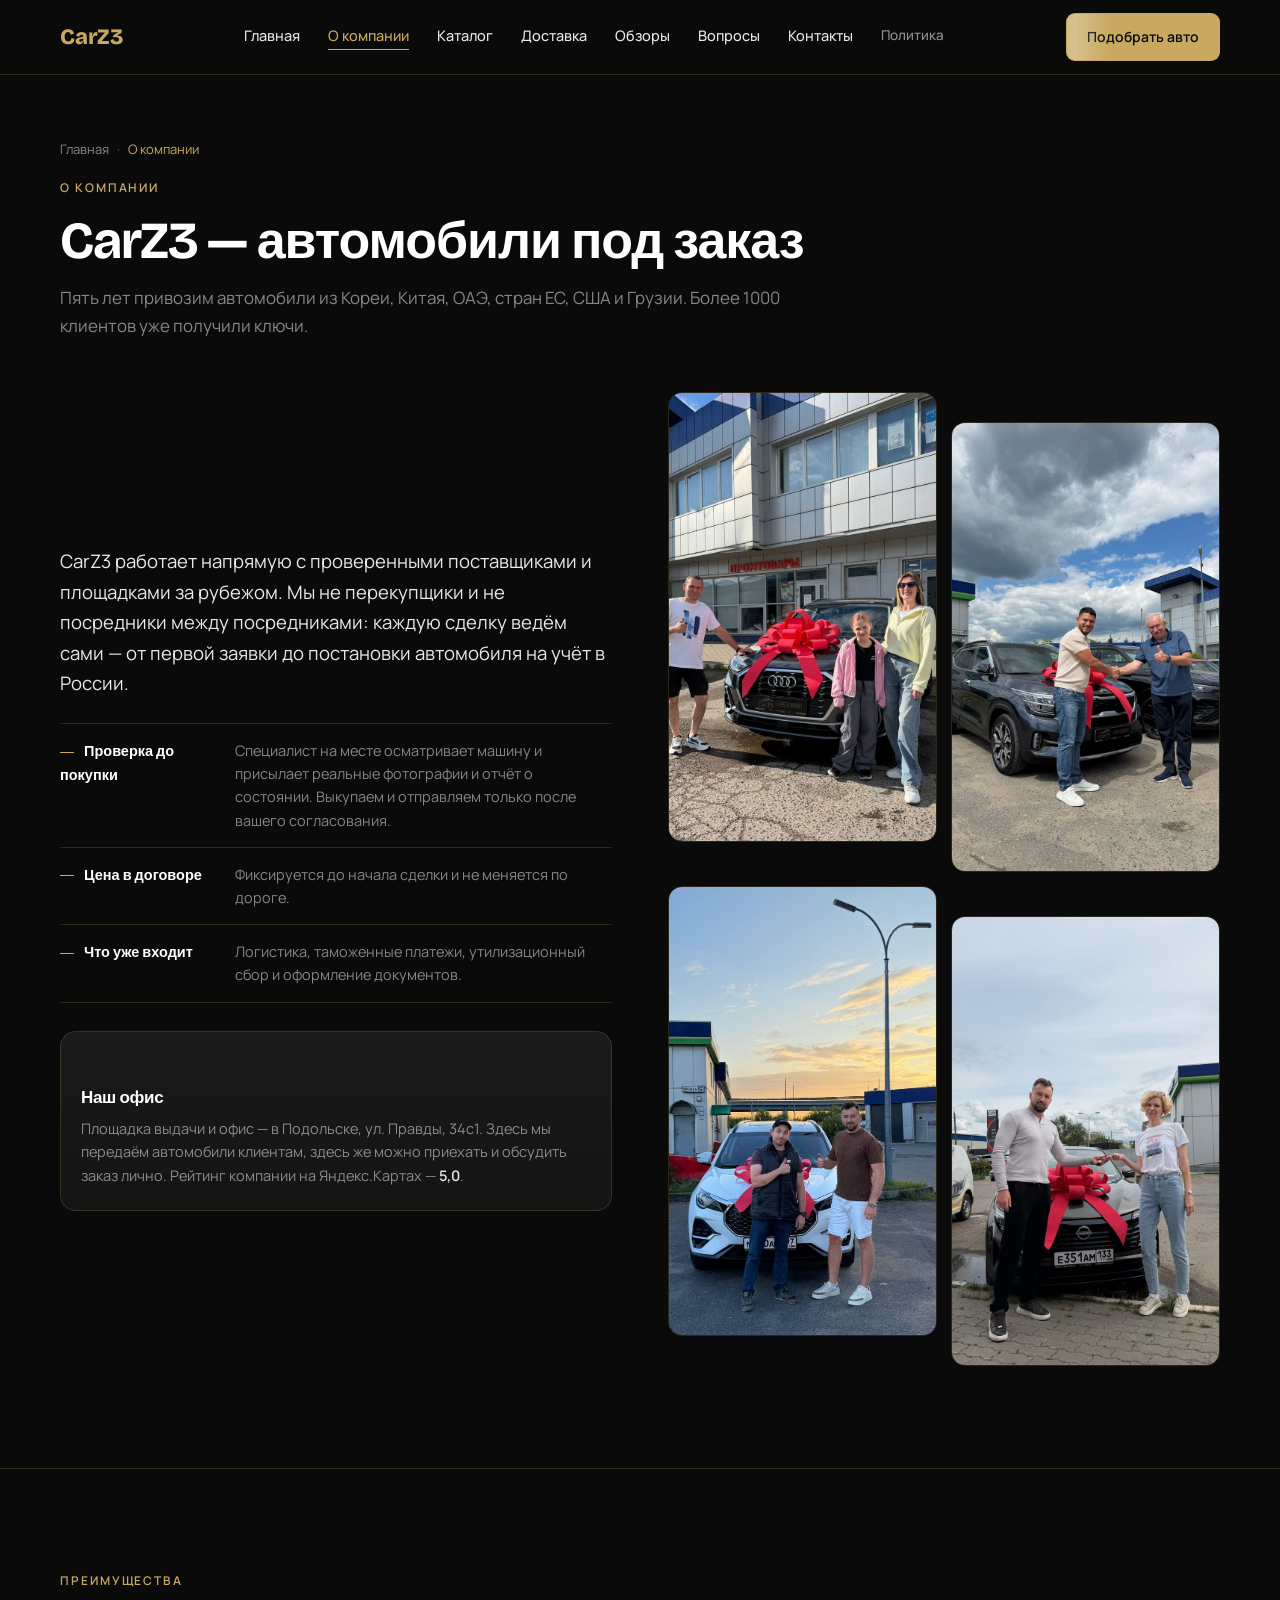
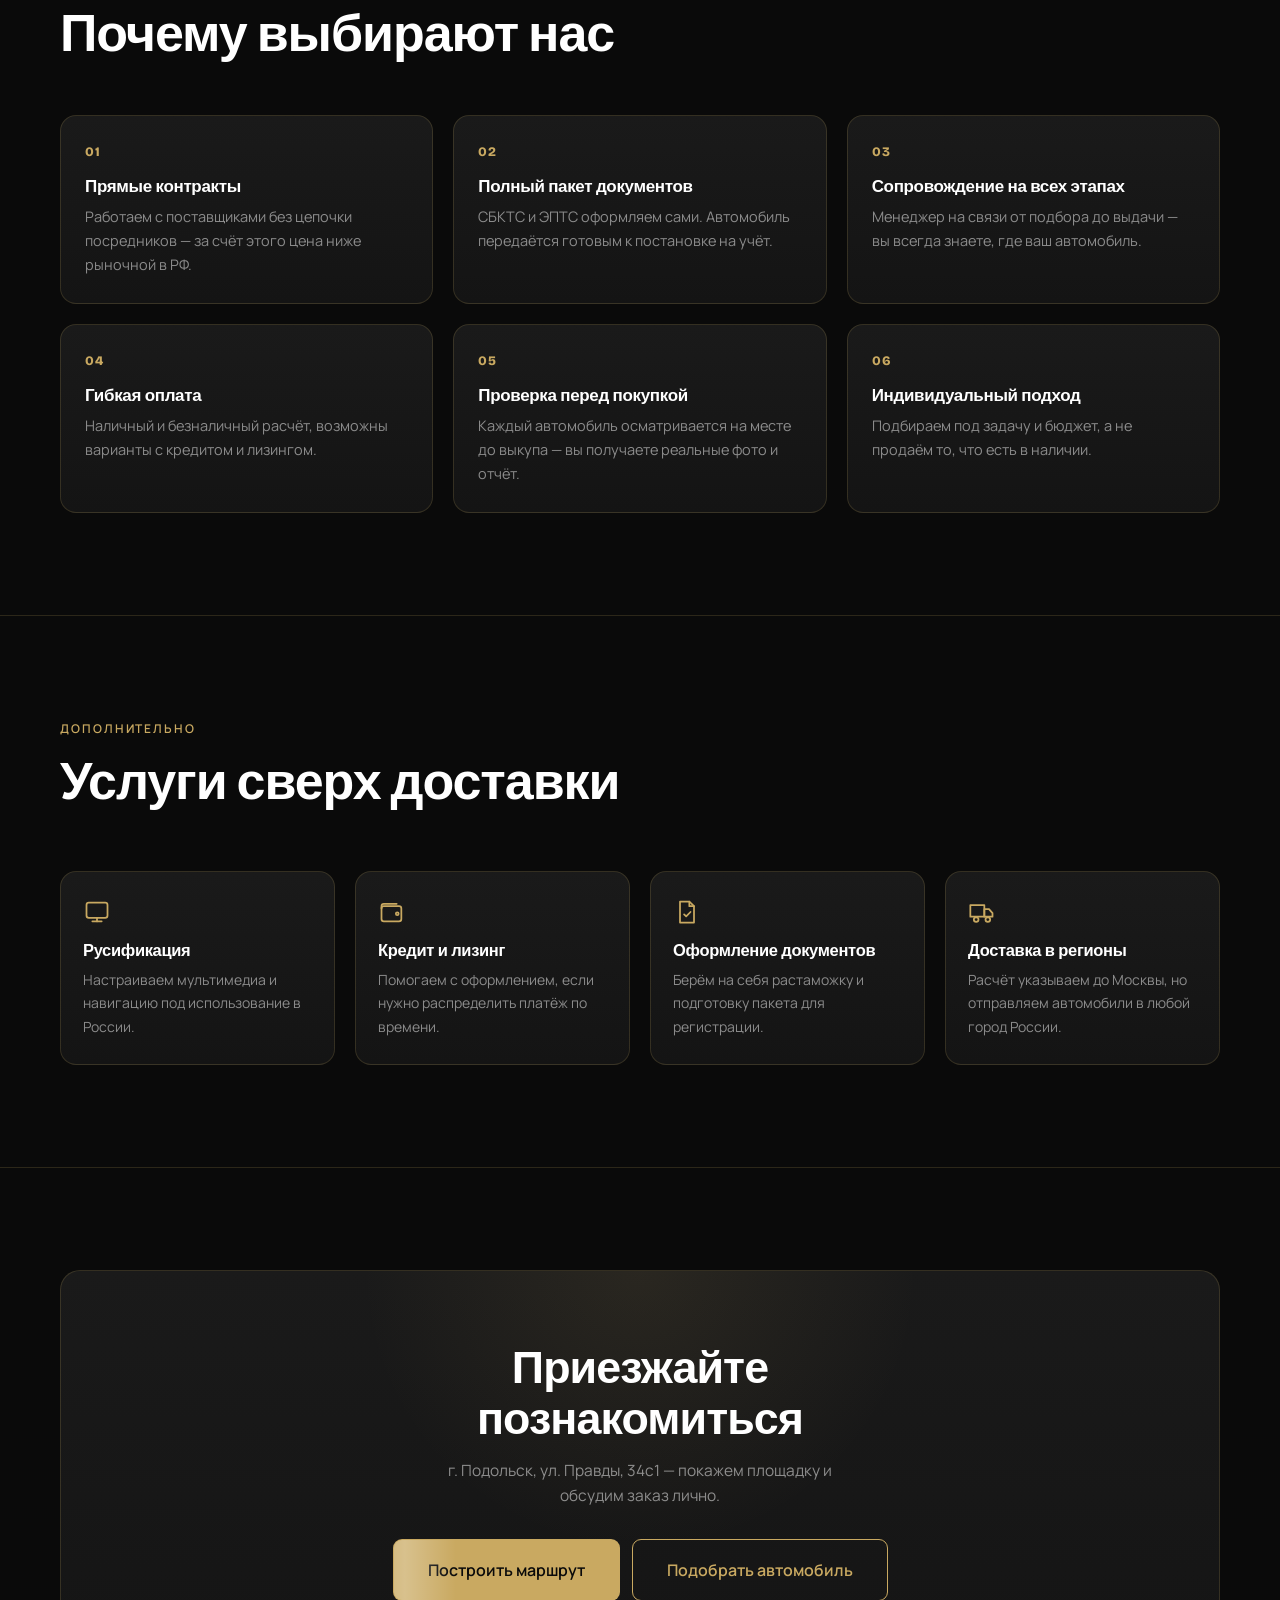
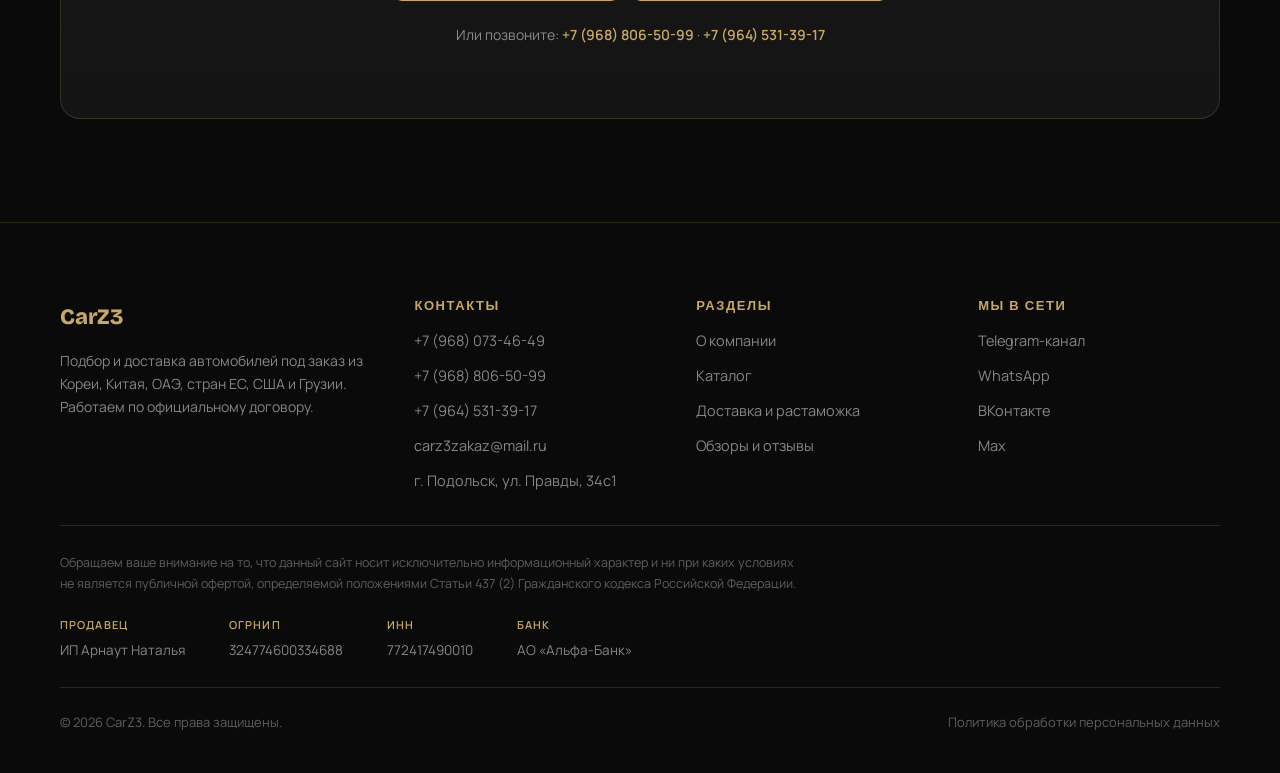
==== commit a224ddf6: "Add files via upload" ====
--- a/about.html
+++ b/about.html
@@ -1,13 +1,13 @@
-﻿<!DOCTYPE html>
+<!DOCTYPE html>
 <html lang="ru">
 <head>
 <meta charset="UTF-8">
 <meta name="viewport" content="width=device-width, initial-scale=1.0">
-<title>Рћ РєРѕРјРїР°РЅРёРё CarZ3 вЂ” 5 Р»РµС‚ РїСЂРёРІРѕР·РёРј Р°РІС‚РѕРјРѕР±РёР»Рё РїРѕРґ Р·Р°РєР°Р·</title>
-<meta name="description" content="CarZ3 вЂ” 5 Р»РµС‚ РЅР° СЂС‹РЅРєРµ, Р±РѕР»РµРµ 1000 РґРѕРІРѕР»СЊРЅС‹С… РєР»РёРµРЅС‚РѕРІ. РџСЂРёРІРѕР·РёРј Р°РІС‚РѕРјРѕР±РёР»Рё РїРѕРґ Р·Р°РєР°Р· РёР· РљРѕСЂРµРё, РљРёС‚Р°СЏ, РћРђР­, СЃС‚СЂР°РЅ Р•РЎ, РЎРЁРђ Рё Р“СЂСѓР·РёРё. РћС„РёСЃ Рё РїР»РѕС‰Р°РґРєР° РІС‹РґР°С‡Рё РІ РџРѕРґРѕР»СЊСЃРєРµ.">
+<title>О компании CarZ3 — 5 лет привозим автомобили под заказ</title>
+<meta name="description" content="CarZ3 — 5 лет на рынке, более 1000 довольных клиентов. Привозим автомобили под заказ из Кореи, Китая, ОАЭ, стран ЕС, США и Грузии. Офис и площадка выдачи в Подольске.">
 <meta property="og:type" content="website">
-<meta property="og:title" content="Рћ РєРѕРјРїР°РЅРёРё CarZ3 вЂ” 5 Р»РµС‚ РїСЂРёРІРѕР·РёРј Р°РІС‚РѕРјРѕР±РёР»Рё РїРѕРґ Р·Р°РєР°Р·">
-<meta property="og:description" content="CarZ3 вЂ” 5 Р»РµС‚ РЅР° СЂС‹РЅРєРµ, Р±РѕР»РµРµ 1000 РґРѕРІРѕР»СЊРЅС‹С… РєР»РёРµРЅС‚РѕРІ. РџСЂРёРІРѕР·РёРј Р°РІС‚РѕРјРѕР±РёР»Рё РїРѕРґ Р·Р°РєР°Р· РёР· РљРѕСЂРµРё, РљРёС‚Р°СЏ, РћРђР­, СЃС‚СЂР°РЅ Р•РЎ, РЎРЁРђ Рё Р“СЂСѓР·РёРё. РћС„РёСЃ Рё РїР»РѕС‰Р°РґРєР° РІС‹РґР°С‡Рё РІ РџРѕРґРѕР»СЊСЃРєРµ.">
+<meta property="og:title" content="О компании CarZ3 — 5 лет привозим автомобили под заказ">
+<meta property="og:description" content="CarZ3 — 5 лет на рынке, более 1000 довольных клиентов. Привозим автомобили под заказ из Кореи, Китая, ОАЭ, стран ЕС, США и Грузии. Офис и площадка выдачи в Подольске.">
 <meta property="og:locale" content="ru_RU">
 <meta property="og:site_name" content="CarZ3">
 <link rel="canonical" href="https://carz3.ru/about.html">
@@ -20,9 +20,9 @@
 <link rel="apple-touch-icon" href="images/apple-touch-icon.png">
 <link rel="preconnect" href="https://fonts.googleapis.com">
 <link rel="preconnect" href="https://fonts.gstatic.com" crossorigin>
-<!-- РЁСЂРёС„С‚С‹ РіСЂСѓР·СЏС‚СЃСЏ РЅРµ Р±Р»РѕРєРёСЂСѓСЏ РѕС‚СЂРёСЃРѕРІРєСѓ: media="print" СЃРЅРёРјР°РµС‚
-     Р±Р»РѕРєРёСЂРѕРІРєСѓ, onload РІРѕР·РІСЂР°С‰Р°РµС‚ СЃС‚РёР»СЊ СЃС‚СЂР°РЅРёС†Рµ. РўРµРєСЃС‚ СЃРЅР°С‡Р°Р»Р° РїРѕРєР°Р¶РµС‚СЃСЏ
-     СЃРёСЃС‚РµРјРЅС‹Рј С€СЂРёС„С‚РѕРј Рё РїРѕРґРјРµРЅРёС‚СЃСЏ вЂ” СЌС‚Рѕ Р±С‹СЃС‚СЂРµРµ, С‡РµРј Р¶РґР°С‚СЊ Р·Р°РіСЂСѓР·РєРё. -->
+<!-- Шрифты грузятся не блокируя отрисовку: media="print" снимает
+     блокировку, onload возвращает стиль странице. Текст сначала покажется
+     системным шрифтом и подменится — это быстрее, чем ждать загрузки. -->
 <link rel="stylesheet" href="https://fonts.googleapis.com/css2?family=Bricolage+Grotesque:wght@600;700;800&family=Manrope:wght@400;500;600;700&display=swap" media="print" onload="this.media='all';this.onload=null">
 <noscript><link rel="stylesheet" href="https://fonts.googleapis.com/css2?family=Bricolage+Grotesque:wght@600;700;800&family=Manrope:wght@400;500;600;700&display=swap"></noscript>
 <link rel="stylesheet" href="style.css?v=20260810_12">
@@ -33,39 +33,39 @@
   <div class="container header__inner">
     <a href="index.html" class="logo">CarZ3</a>
 
-    <nav class="header__nav" aria-label="РћСЃРЅРѕРІРЅР°СЏ РЅР°РІРёРіР°С†РёСЏ">
-      <a href="index.html">Р“Р»Р°РІРЅР°СЏ</a>
-      <a href="about.html" class="is-current">Рћ РєРѕРјРїР°РЅРёРё</a>
-      <a href="catalog.html">РљР°С‚Р°Р»РѕРі</a>
-      <a href="delivery.html">Р”РѕСЃС‚Р°РІРєР°</a>
-      <a href="reviews.html">РћР±Р·РѕСЂС‹</a>
-      <a href="index.html#faq">Р’РѕРїСЂРѕСЃС‹</a>
-      <a href="index.html#contacts">РљРѕРЅС‚Р°РєС‚С‹</a>
-      <a href="privacy.html" class="nav-minor">РџРѕР»РёС‚РёРєР°</a>
+    <nav class="header__nav" aria-label="Основная навигация">
+      <a href="index.html">Главная</a>
+      <a href="about.html" class="is-current">О компании</a>
+      <a href="catalog.html">Каталог</a>
+      <a href="delivery.html">Доставка</a>
+      <a href="reviews.html">Обзоры</a>
+      <a href="index.html#faq">Вопросы</a>
+      <a href="index.html#contacts">Контакты</a>
+      <a href="privacy.html" class="nav-minor">Политика</a>
     </nav>
 
     <div class="header__actions">
-      <a href="index.html#pick" class="btn btn--gold btn--sm">РџРѕРґРѕР±СЂР°С‚СЊ Р°РІС‚Рѕ</a>
-    </div>
-
-    <a href="index.html" class="header__back">в†ђ РќР° РіР»Р°РІРЅСѓСЋ</a>
-
-    <button class="burger" type="button" data-burger aria-label="РћС‚РєСЂС‹С‚СЊ РјРµРЅСЋ" aria-expanded="false" aria-controls="mobileMenu">
+      <a href="index.html#pick" class="btn btn--gold btn--sm">Подобрать авто</a>
+    </div>
+
+    <a href="index.html" class="header__back">← На главную</a>
+
+    <button class="burger" type="button" data-burger aria-label="Открыть меню" aria-expanded="false" aria-controls="mobileMenu">
       <span></span><span></span><span></span>
     </button>
   </div>
 </header>
 
 <div class="menu" id="mobileMenu" data-menu>
-  <nav class="menu__nav" aria-label="РњРѕР±РёР»СЊРЅР°СЏ РЅР°РІРёРіР°С†РёСЏ">
-    <a href="index.html">Р“Р»Р°РІРЅР°СЏ</a>
-    <a href="about.html">Рћ РєРѕРјРїР°РЅРёРё</a>
-    <a href="catalog.html">РљР°С‚Р°Р»РѕРі</a>
-    <a href="delivery.html">Р”РѕСЃС‚Р°РІРєР°</a>
-    <a href="reviews.html">РћР±Р·РѕСЂС‹</a>
-    <a href="index.html#faq">Р’РѕРїСЂРѕСЃС‹</a>
-    <a href="index.html#contacts">РљРѕРЅС‚Р°РєС‚С‹</a>
-    <a href="privacy.html" class="menu__minor">РџРѕР»РёС‚РёРєР° РѕР±СЂР°Р±РѕС‚РєРё РґР°РЅРЅС‹С…</a>
+  <nav class="menu__nav" aria-label="Мобильная навигация">
+    <a href="index.html">Главная</a>
+    <a href="about.html">О компании</a>
+    <a href="catalog.html">Каталог</a>
+    <a href="delivery.html">Доставка</a>
+    <a href="reviews.html">Обзоры</a>
+    <a href="index.html#faq">Вопросы</a>
+    <a href="index.html#contacts">Контакты</a>
+    <a href="privacy.html" class="menu__minor">Политика обработки данных</a>
   </nav>
   <div class="menu__foot">
     <a href="tel:+79680734649" class="menu__phone">+7 (968) 073-46-49</a>
@@ -80,18 +80,18 @@
 <main>
   <section class="page-head">
     <div class="container">
-      <nav class="crumbs" aria-label="РҐР»РµР±РЅС‹Рµ РєСЂРѕС€РєРё">
+      <nav class="crumbs" aria-label="Хлебные крошки">
         <ol class="crumbs__list">
-          <li><a href="index.html">Р“Р»Р°РІРЅР°СЏ</a></li>
-          <li class="crumbs__sep" aria-hidden="true">В·</li>
-          <li><span aria-current="page">Рћ РєРѕРјРїР°РЅРёРё</span></li>
+          <li><a href="index.html">Главная</a></li>
+          <li class="crumbs__sep" aria-hidden="true">·</li>
+          <li><span aria-current="page">О компании</span></li>
         </ol>
       </nav>
-      <p class="eyebrow" data-reveal>Рћ РєРѕРјРїР°РЅРёРё</p>
-      <h1 class="section-title" data-reveal>CarZ3 вЂ” Р°РІС‚РѕРјРѕР±РёР»Рё РїРѕРґ Р·Р°РєР°Р·</h1>
+      <p class="eyebrow" data-reveal>О компании</p>
+      <h1 class="section-title" data-reveal>CarZ3 — автомобили под заказ</h1>
       <p class="section-lead section-lead--wide" data-reveal>
-        РџСЏС‚СЊ Р»РµС‚ РїСЂРёРІРѕР·РёРј Р°РІС‚РѕРјРѕР±РёР»Рё РёР· РљРѕСЂРµРё, РљРёС‚Р°СЏ, РћРђР­, СЃС‚СЂР°РЅ Р•РЎ, РЎРЁРђ Рё Р“СЂСѓР·РёРё.
-        Р‘РѕР»РµРµ 1000 РєР»РёРµРЅС‚РѕРІ СѓР¶Рµ РїРѕР»СѓС‡РёР»Рё РєР»СЋС‡Рё.
+        Пять лет привозим автомобили из Кореи, Китая, ОАЭ, стран ЕС, США и Грузии.
+        Более 1000 клиентов уже получили ключи.
       </p>
     </div>
   </section>
@@ -101,49 +101,49 @@
       <div class="about-grid">
         <div class="prose prose--intro" data-reveal>
           <p>
-            CarZ3 СЂР°Р±РѕС‚Р°РµС‚ РЅР°РїСЂСЏРјСѓСЋ СЃ РїСЂРѕРІРµСЂРµРЅРЅС‹РјРё РїРѕСЃС‚Р°РІС‰РёРєР°РјРё Рё РїР»РѕС‰Р°РґРєР°РјРё Р·Р° СЂСѓР±РµР¶РѕРј.
-            РњС‹ РЅРµ РїРµСЂРµРєСѓРїС‰РёРєРё Рё РЅРµ РїРѕСЃСЂРµРґРЅРёРєРё РјРµР¶РґСѓ РїРѕСЃСЂРµРґРЅРёРєР°РјРё: РєР°Р¶РґСѓСЋ СЃРґРµР»РєСѓ РІРµРґС‘Рј СЃР°РјРё вЂ”
-            РѕС‚ РїРµСЂРІРѕР№ Р·Р°СЏРІРєРё РґРѕ РїРѕСЃС‚Р°РЅРѕРІРєРё Р°РІС‚РѕРјРѕР±РёР»СЏ РЅР° СѓС‡С‘С‚ РІ Р РѕСЃСЃРёРё.
+            CarZ3 работает напрямую с проверенными поставщиками и площадками за рубежом.
+            Мы не перекупщики и не посредники между посредниками: каждую сделку ведём сами —
+            от первой заявки до постановки автомобиля на учёт в России.
           </p>
 
           <dl class="facts">
             <div class="fact">
-              <dt class="fact__key">РџСЂРѕРІРµСЂРєР° РґРѕ РїРѕРєСѓРїРєРё</dt>
+              <dt class="fact__key">Проверка до покупки</dt>
               <dd class="fact__val">
-                РЎРїРµС†РёР°Р»РёСЃС‚ РЅР° РјРµСЃС‚Рµ РѕСЃРјР°С‚СЂРёРІР°РµС‚ РјР°С€РёРЅСѓ Рё РїСЂРёСЃС‹Р»Р°РµС‚ СЂРµР°Р»СЊРЅС‹Рµ С„РѕС‚РѕРіСЂР°С„РёРё
-                Рё РѕС‚С‡С‘С‚ Рѕ СЃРѕСЃС‚РѕСЏРЅРёРё. Р’С‹РєСѓРїР°РµРј Рё РѕС‚РїСЂР°РІР»СЏРµРј С‚РѕР»СЊРєРѕ РїРѕСЃР»Рµ РІР°С€РµРіРѕ СЃРѕРіР»Р°СЃРѕРІР°РЅРёСЏ.
+                Специалист на месте осматривает машину и присылает реальные фотографии
+                и отчёт о состоянии. Выкупаем и отправляем только после вашего согласования.
               </dd>
             </div>
             <div class="fact">
-              <dt class="fact__key">Р¦РµРЅР° РІ РґРѕРіРѕРІРѕСЂРµ</dt>
+              <dt class="fact__key">Цена в договоре</dt>
               <dd class="fact__val">
-                Р¤РёРєСЃРёСЂСѓРµС‚СЃСЏ РґРѕ РЅР°С‡Р°Р»Р° СЃРґРµР»РєРё Рё РЅРµ РјРµРЅСЏРµС‚СЃСЏ РїРѕ РґРѕСЂРѕРіРµ.
+                Фиксируется до начала сделки и не меняется по дороге.
               </dd>
             </div>
             <div class="fact">
-              <dt class="fact__key">Р§С‚Рѕ СѓР¶Рµ РІС…РѕРґРёС‚</dt>
+              <dt class="fact__key">Что уже входит</dt>
               <dd class="fact__val">
-                Р›РѕРіРёСЃС‚РёРєР°, С‚Р°РјРѕР¶РµРЅРЅС‹Рµ РїР»Р°С‚РµР¶Рё, СѓС‚РёР»РёР·Р°С†РёРѕРЅРЅС‹Р№ СЃР±РѕСЂ Рё РѕС„РѕСЂРјР»РµРЅРёРµ РґРѕРєСѓРјРµРЅС‚РѕРІ.
+                Логистика, таможенные платежи, утилизационный сбор и оформление документов.
               </dd>
             </div>
           </dl>
 
           <div class="office-card">
-            <h3>РќР°С€ РѕС„РёСЃ</h3>
+            <h3>Наш офис</h3>
             <p>
-              РџР»РѕС‰Р°РґРєР° РІС‹РґР°С‡Рё Рё РѕС„РёСЃ вЂ” РІ РџРѕРґРѕР»СЊСЃРєРµ, СѓР». РџСЂР°РІРґС‹, 34СЃ1. Р—РґРµСЃСЊ РјС‹ РїРµСЂРµРґР°С‘Рј
-              Р°РІС‚РѕРјРѕР±РёР»Рё РєР»РёРµРЅС‚Р°Рј, Р·РґРµСЃСЊ Р¶Рµ РјРѕР¶РЅРѕ РїСЂРёРµС…Р°С‚СЊ Рё РѕР±СЃСѓРґРёС‚СЊ Р·Р°РєР°Р· Р»РёС‡РЅРѕ.
-              Р РµР№С‚РёРЅРі РєРѕРјРїР°РЅРёРё РЅР° РЇРЅРґРµРєСЃ.РљР°СЂС‚Р°С… вЂ” <strong>5,0</strong>.
+              Площадка выдачи и офис — в Подольске, ул. Правды, 34с1. Здесь мы передаём
+              автомобили клиентам, здесь же можно приехать и обсудить заказ лично.
+              Рейтинг компании на Яндекс.Картах — <strong>5,0</strong>.
             </p>
           </div>
         </div>
 
         <div data-reveal>
           <div class="about__collage">
-            <img src="images/clients/audi-q3-family.jpg" alt="РЎРµРјСЊСЏ РєР»РёРµРЅС‚РѕРІ CarZ3 РїРѕР»СѓС‡Р°РµС‚ Audi Q3" loading="lazy" decoding="async" width="600" height="450" onerror="this.remove()">
-            <img src="images/clients/kia-seltos-1.jpg" alt="Р СѓРєРѕРїРѕР¶Р°С‚РёРµ РЅР° РІС‹РґР°С‡Рµ Kia Seltos РєР»РёРµРЅС‚Сѓ CarZ3" loading="lazy" decoding="async" width="600" height="450" onerror="this.remove()">
-            <img src="images/clients/jetour-x70s.jpg" alt="Р’С‹РґР°С‡Р° Jetour X70S РЅР° РїР»РѕС‰Р°РґРєРµ CarZ3" loading="lazy" decoding="async" width="600" height="450" onerror="this.remove()">
-            <img src="images/clients/nissan-qashqai.jpg" alt="РџРµСЂРµРґР°С‡Р° РєР»СЋС‡РµР№ РѕС‚ Nissan Qashqai РєР»РёРµРЅС‚РєРµ CarZ3" loading="lazy" decoding="async" width="600" height="450" onerror="this.remove()">
+            <img src="images/clients/audi-q3-family.jpg" alt="Семья клиентов CarZ3 получает Audi Q3" loading="lazy" decoding="async" width="600" height="450" onerror="this.remove()">
+            <img src="images/clients/kia-seltos-1.jpg" alt="Рукопожатие на выдаче Kia Seltos клиенту CarZ3" loading="lazy" decoding="async" width="600" height="450" onerror="this.remove()">
+            <img src="images/clients/jetour-x70s.jpg" alt="Выдача Jetour X70S на площадке CarZ3" loading="lazy" decoding="async" width="600" height="450" onerror="this.remove()">
+            <img src="images/clients/nissan-qashqai.jpg" alt="Передача ключей от Nissan Qashqai клиентке CarZ3" loading="lazy" decoding="async" width="600" height="450" onerror="this.remove()">
           </div>
         </div>
       </div>
@@ -153,40 +153,40 @@
   <section class="section divider-top">
     <div class="container">
       <div class="section-head">
-        <p class="eyebrow" data-reveal>РџСЂРµРёРјСѓС‰РµСЃС‚РІР°</p>
-        <h2 class="section-title" data-reveal>РџРѕС‡РµРјСѓ РІС‹Р±РёСЂР°СЋС‚ РЅР°СЃ</h2>
+        <p class="eyebrow" data-reveal>Преимущества</p>
+        <h2 class="section-title" data-reveal>Почему выбирают нас</h2>
       </div>
 
       <div class="pluses">
         <article class="plus" data-reveal>
           <div class="plus__num">01</div>
-          <h3 class="plus__title">РџСЂСЏРјС‹Рµ РєРѕРЅС‚СЂР°РєС‚С‹</h3>
-          <p class="plus__desc">Р Р°Р±РѕС‚Р°РµРј СЃ РїРѕСЃС‚Р°РІС‰РёРєР°РјРё Р±РµР· С†РµРїРѕС‡РєРё РїРѕСЃСЂРµРґРЅРёРєРѕРІ вЂ” Р·Р° СЃС‡С‘С‚ СЌС‚РѕРіРѕ С†РµРЅР° РЅРёР¶Рµ СЂС‹РЅРѕС‡РЅРѕР№ РІ Р Р¤.</p>
+          <h3 class="plus__title">Прямые контракты</h3>
+          <p class="plus__desc">Работаем с поставщиками без цепочки посредников — за счёт этого цена ниже рыночной в РФ.</p>
         </article>
         <article class="plus" data-reveal>
           <div class="plus__num">02</div>
-          <h3 class="plus__title">РџРѕР»РЅС‹Р№ РїР°РєРµС‚ РґРѕРєСѓРјРµРЅС‚РѕРІ</h3>
-          <p class="plus__desc">РЎР‘РљРўРЎ Рё Р­РџРўРЎ РѕС„РѕСЂРјР»СЏРµРј СЃР°РјРё. РђРІС‚РѕРјРѕР±РёР»СЊ РїРµСЂРµРґР°С‘С‚СЃСЏ РіРѕС‚РѕРІС‹Рј Рє РїРѕСЃС‚Р°РЅРѕРІРєРµ РЅР° СѓС‡С‘С‚.</p>
+          <h3 class="plus__title">Полный пакет документов</h3>
+          <p class="plus__desc">СБКТС и ЭПТС оформляем сами. Автомобиль передаётся готовым к постановке на учёт.</p>
         </article>
         <article class="plus" data-reveal>
           <div class="plus__num">03</div>
-          <h3 class="plus__title">РЎРѕРїСЂРѕРІРѕР¶РґРµРЅРёРµ РЅР° РІСЃРµС… СЌС‚Р°РїР°С…</h3>
-          <p class="plus__desc">РњРµРЅРµРґР¶РµСЂ РЅР° СЃРІСЏР·Рё РѕС‚ РїРѕРґР±РѕСЂР° РґРѕ РІС‹РґР°С‡Рё вЂ” РІС‹ РІСЃРµРіРґР° Р·РЅР°РµС‚Рµ, РіРґРµ РІР°С€ Р°РІС‚РѕРјРѕР±РёР»СЊ.</p>
+          <h3 class="plus__title">Сопровождение на всех этапах</h3>
+          <p class="plus__desc">Менеджер на связи от подбора до выдачи — вы всегда знаете, где ваш автомобиль.</p>
         </article>
         <article class="plus" data-reveal>
           <div class="plus__num">04</div>
-          <h3 class="plus__title">Р“РёР±РєР°СЏ РѕРїР»Р°С‚Р°</h3>
-          <p class="plus__desc">РќР°Р»РёС‡РЅС‹Р№ Рё Р±РµР·РЅР°Р»РёС‡РЅС‹Р№ СЂР°СЃС‡С‘С‚, РІРѕР·РјРѕР¶РЅС‹ РІР°СЂРёР°РЅС‚С‹ СЃ РєСЂРµРґРёС‚РѕРј Рё Р»РёР·РёРЅРіРѕРј.</p>
+          <h3 class="plus__title">Гибкая оплата</h3>
+          <p class="plus__desc">Наличный и безналичный расчёт, возможны варианты с кредитом и лизингом.</p>
         </article>
         <article class="plus" data-reveal>
           <div class="plus__num">05</div>
-          <h3 class="plus__title">РџСЂРѕРІРµСЂРєР° РїРµСЂРµРґ РїРѕРєСѓРїРєРѕР№</h3>
-          <p class="plus__desc">РљР°Р¶РґС‹Р№ Р°РІС‚РѕРјРѕР±РёР»СЊ РѕСЃРјР°С‚СЂРёРІР°РµС‚СЃСЏ РЅР° РјРµСЃС‚Рµ РґРѕ РІС‹РєСѓРїР° вЂ” РІС‹ РїРѕР»СѓС‡Р°РµС‚Рµ СЂРµР°Р»СЊРЅС‹Рµ С„РѕС‚Рѕ Рё РѕС‚С‡С‘С‚.</p>
+          <h3 class="plus__title">Проверка перед покупкой</h3>
+          <p class="plus__desc">Каждый автомобиль осматривается на месте до выкупа — вы получаете реальные фото и отчёт.</p>
         </article>
         <article class="plus" data-reveal>
           <div class="plus__num">06</div>
-          <h3 class="plus__title">РРЅРґРёРІРёРґСѓР°Р»СЊРЅС‹Р№ РїРѕРґС…РѕРґ</h3>
-          <p class="plus__desc">РџРѕРґР±РёСЂР°РµРј РїРѕРґ Р·Р°РґР°С‡Сѓ Рё Р±СЋРґР¶РµС‚, Р° РЅРµ РїСЂРѕРґР°С‘Рј С‚Рѕ, С‡С‚Рѕ РµСЃС‚СЊ РІ РЅР°Р»РёС‡РёРё.</p>
+          <h3 class="plus__title">Индивидуальный подход</h3>
+          <p class="plus__desc">Подбираем под задачу и бюджет, а не продаём то, что есть в наличии.</p>
         </article>
       </div>
     </div>
@@ -195,8 +195,8 @@
   <section class="section divider-top">
     <div class="container">
       <div class="section-head">
-        <p class="eyebrow" data-reveal>Р”РѕРїРѕР»РЅРёС‚РµР»СЊРЅРѕ</p>
-        <h2 class="section-title" data-reveal>РЈСЃР»СѓРіРё СЃРІРµСЂС… РґРѕСЃС‚Р°РІРєРё</h2>
+        <p class="eyebrow" data-reveal>Дополнительно</p>
+        <h2 class="section-title" data-reveal>Услуги сверх доставки</h2>
       </div>
       <div class="services">
         <article class="service" data-reveal>
@@ -205,8 +205,8 @@
               <rect x="3" y="4" width="18" height="13" rx="2"/><path d="M8 20h8"/><path d="M12 17v3"/>
             </svg>
           </div>
-          <h3 class="service__title">Р СѓСЃРёС„РёРєР°С†РёСЏ</h3>
-          <p class="service__desc">РќР°СЃС‚СЂР°РёРІР°РµРј РјСѓР»СЊС‚РёРјРµРґРёР° Рё РЅР°РІРёРіР°С†РёСЋ РїРѕРґ РёСЃРїРѕР»СЊР·РѕРІР°РЅРёРµ РІ Р РѕСЃСЃРёРё.</p>
+          <h3 class="service__title">Русификация</h3>
+          <p class="service__desc">Настраиваем мультимедиа и навигацию под использование в России.</p>
         </article>
         <article class="service" data-reveal>
           <div class="service__icon">
@@ -215,8 +215,8 @@
               <path d="M3 9V7a2 2 0 0 1 2-2h11"/><circle cx="16.5" cy="13.5" r="1.2"/>
             </svg>
           </div>
-          <h3 class="service__title">РљСЂРµРґРёС‚ Рё Р»РёР·РёРЅРі</h3>
-          <p class="service__desc">РџРѕРјРѕРіР°РµРј СЃ РѕС„РѕСЂРјР»РµРЅРёРµРј, РµСЃР»Рё РЅСѓР¶РЅРѕ СЂР°СЃРїСЂРµРґРµР»РёС‚СЊ РїР»Р°С‚С‘Р¶ РїРѕ РІСЂРµРјРµРЅРё.</p>
+          <h3 class="service__title">Кредит и лизинг</h3>
+          <p class="service__desc">Помогаем с оформлением, если нужно распределить платёж по времени.</p>
         </article>
         <article class="service" data-reveal>
           <div class="service__icon">
@@ -224,8 +224,8 @@
               <path d="M6 3h8l4 4v14H6z"/><path d="M14 3v4h4"/><path d="m9.5 14 1.8 1.8L15 12"/>
             </svg>
           </div>
-          <h3 class="service__title">РћС„РѕСЂРјР»РµРЅРёРµ РґРѕРєСѓРјРµРЅС‚РѕРІ</h3>
-          <p class="service__desc">Р‘РµСЂС‘Рј РЅР° СЃРµР±СЏ СЂР°СЃС‚Р°РјРѕР¶РєСѓ Рё РїРѕРґРіРѕС‚РѕРІРєСѓ РїР°РєРµС‚Р° РґР»СЏ СЂРµРіРёСЃС‚СЂР°С†РёРё.</p>
+          <h3 class="service__title">Оформление документов</h3>
+          <p class="service__desc">Берём на себя растаможку и подготовку пакета для регистрации.</p>
         </article>
         <article class="service" data-reveal>
           <div class="service__icon">
@@ -233,8 +233,8 @@
               <path d="M2 6h12v10H2z"/><path d="M14 9.5h4l3 3.5V16h-7z"/><circle cx="7" cy="18.5" r="2"/><circle cx="17" cy="18.5" r="2"/>
             </svg>
           </div>
-          <h3 class="service__title">Р”РѕСЃС‚Р°РІРєР° РІ СЂРµРіРёРѕРЅС‹</h3>
-          <p class="service__desc">Р Р°СЃС‡С‘С‚ СѓРєР°Р·С‹РІР°РµРј РґРѕ РњРѕСЃРєРІС‹, РЅРѕ РѕС‚РїСЂР°РІР»СЏРµРј Р°РІС‚РѕРјРѕР±РёР»Рё РІ Р»СЋР±РѕР№ РіРѕСЂРѕРґ Р РѕСЃСЃРёРё.</p>
+          <h3 class="service__title">Доставка в регионы</h3>
+          <p class="service__desc">Расчёт указываем до Москвы, но отправляем автомобили в любой город России.</p>
         </article>
       </div>
     </div>
@@ -243,14 +243,14 @@
   <section class="section divider-top">
     <div class="container">
       <div class="cta" data-reveal>
-        <h2 class="cta__title">РџСЂРёРµР·Р¶Р°Р№С‚Рµ РїРѕР·РЅР°РєРѕРјРёС‚СЊСЃСЏ</h2>
-        <p class="cta__lead">Рі. РџРѕРґРѕР»СЊСЃРє, СѓР». РџСЂР°РІРґС‹, 34СЃ1 вЂ” РїРѕРєР°Р¶РµРј РїР»РѕС‰Р°РґРєСѓ Рё РѕР±СЃСѓРґРёРј Р·Р°РєР°Р· Р»РёС‡РЅРѕ.</p>
+        <h2 class="cta__title">Приезжайте познакомиться</h2>
+        <p class="cta__lead">г. Подольск, ул. Правды, 34с1 — покажем площадку и обсудим заказ лично.</p>
         <div class="cta__actions">
-          <a href="https://yandex.com/maps/-/CTfReJPu" class="btn btn--gold btn--lg" target="_blank" rel="noopener noreferrer">РџРѕСЃС‚СЂРѕРёС‚СЊ РјР°СЂС€СЂСѓС‚</a>
-          <a href="index.html#pick" class="btn btn--outline btn--lg">РџРѕРґРѕР±СЂР°С‚СЊ Р°РІС‚РѕРјРѕР±РёР»СЊ</a>
+          <a href="https://yandex.com/maps/-/CTfReJPu" class="btn btn--gold btn--lg" target="_blank" rel="noopener noreferrer">Построить маршрут</a>
+          <a href="index.html#pick" class="btn btn--outline btn--lg">Подобрать автомобиль</a>
         </div>
         <p class="cta__phone">
-          РР»Рё РїРѕР·РІРѕРЅРёС‚Рµ: <a href="tel:+79688065099">+7 (968) 806-50-99</a> В·
+          Или позвоните: <a href="tel:+79688065099">+7 (968) 806-50-99</a> ·
           <a href="tel:+79645313917">+7 (964) 531-39-17</a>
         </p>
       </div>
@@ -265,38 +265,38 @@
       <div class="footer__brand">
         <span class="logo">CarZ3</span>
         <p class="footer__about">
-          РџРѕРґР±РѕСЂ Рё РґРѕСЃС‚Р°РІРєР° Р°РІС‚РѕРјРѕР±РёР»РµР№ РїРѕРґ Р·Р°РєР°Р· РёР· РљРѕСЂРµРё, РљРёС‚Р°СЏ, РћРђР­,
-          СЃС‚СЂР°РЅ Р•РЎ, РЎРЁРђ Рё Р“СЂСѓР·РёРё. Р Р°Р±РѕС‚Р°РµРј РїРѕ РѕС„РёС†РёР°Р»СЊРЅРѕРјСѓ РґРѕРіРѕРІРѕСЂСѓ.
+          Подбор и доставка автомобилей под заказ из Кореи, Китая, ОАЭ,
+          стран ЕС, США и Грузии. Работаем по официальному договору.
         </p>
       </div>
 
       <div>
-        <h3 class="footer__heading">РљРѕРЅС‚Р°РєС‚С‹</h3>
+        <h3 class="footer__heading">Контакты</h3>
         <div class="footer__list">
           <a href="tel:+79680734649">+7 (968) 073-46-49</a>
           <a href="tel:+79688065099">+7 (968) 806-50-99</a>
           <a href="tel:+79645313917">+7 (964) 531-39-17</a>
           <a href="mailto:carz3zakaz@mail.ru">carz3zakaz@mail.ru</a>
-          <span>Рі. РџРѕРґРѕР»СЊСЃРє, СѓР». РџСЂР°РІРґС‹, 34СЃ1</span>
+          <span>г. Подольск, ул. Правды, 34с1</span>
         </div>
       </div>
 
       <div>
-        <h3 class="footer__heading">Р Р°Р·РґРµР»С‹</h3>
+        <h3 class="footer__heading">Разделы</h3>
         <div class="footer__list">
-          <a href="about.html">Рћ РєРѕРјРїР°РЅРёРё</a>
-          <a href="catalog.html">РљР°С‚Р°Р»РѕРі</a>
-          <a href="delivery.html">Р”РѕСЃС‚Р°РІРєР° Рё СЂР°СЃС‚Р°РјРѕР¶РєР°</a>
-          <a href="reviews.html">РћР±Р·РѕСЂС‹ Рё РѕС‚Р·С‹РІС‹</a>
+          <a href="about.html">О компании</a>
+          <a href="catalog.html">Каталог</a>
+          <a href="delivery.html">Доставка и растаможка</a>
+          <a href="reviews.html">Обзоры и отзывы</a>
         </div>
       </div>
 
       <div>
-        <h3 class="footer__heading">РњС‹ РІ СЃРµС‚Рё</h3>
+        <h3 class="footer__heading">Мы в сети</h3>
         <div class="footer__list">
-          <a href="https://t.me/+0afANDHpwCtlZDJi" target="_blank" rel="noopener noreferrer">Telegram-РєР°РЅР°Р»</a>
+          <a href="https://t.me/+0afANDHpwCtlZDJi" target="_blank" rel="noopener noreferrer">Telegram-канал</a>
           <a href="https://wa.me/79680734649" target="_blank" rel="noopener noreferrer">WhatsApp</a>
-          <a href="https://vk.com/carz3" target="_blank" rel="noopener noreferrer">Р’РљРѕРЅС‚Р°РєС‚Рµ</a>
+          <a href="https://vk.com/carz3" target="_blank" rel="noopener noreferrer">ВКонтакте</a>
           <a href="https://max.ru/join/vPvrdZpJVIAUYJp5-7tkf1LThWF6Cx9baZkv3ul__Uo" target="_blank" rel="noopener noreferrer">Max</a>
         </div>
       </div>
@@ -304,52 +304,52 @@
 
     <div class="footer__legal">
       <p class="footer__disclaimer">
-        РћР±СЂР°С‰Р°РµРј РІР°С€Рµ РІРЅРёРјР°РЅРёРµ РЅР° С‚Рѕ, С‡С‚Рѕ РґР°РЅРЅС‹Р№ СЃР°Р№С‚ РЅРѕСЃРёС‚ РёСЃРєР»СЋС‡РёС‚РµР»СЊРЅРѕ РёРЅС„РѕСЂРјР°С†РёРѕРЅРЅС‹Р№
-        С…Р°СЂР°РєС‚РµСЂ Рё РЅРё РїСЂРё РєР°РєРёС… СѓСЃР»РѕРІРёСЏС… РЅРµ СЏРІР»СЏРµС‚СЃСЏ РїСѓР±Р»РёС‡РЅРѕР№ РѕС„РµСЂС‚РѕР№, РѕРїСЂРµРґРµР»СЏРµРјРѕР№
-        РїРѕР»РѕР¶РµРЅРёСЏРјРё РЎС‚Р°С‚СЊРё 437 (2) Р“СЂР°Р¶РґР°РЅСЃРєРѕРіРѕ РєРѕРґРµРєСЃР° Р РѕСЃСЃРёР№СЃРєРѕР№ Р¤РµРґРµСЂР°С†РёРё.
+        Обращаем ваше внимание на то, что данный сайт носит исключительно информационный
+        характер и ни при каких условиях не является публичной офертой, определяемой
+        положениями Статьи 437 (2) Гражданского кодекса Российской Федерации.
       </p>
       <dl class="footer__requisites">
         <div>
-          <dt>РџСЂРѕРґР°РІРµС†</dt>
-          <dd>РРџ РђСЂРЅР°СѓС‚ РќР°С‚Р°Р»СЊСЏ</dd>
-        </div>
-        <div>
-          <dt>РћР“Р РќРРџ</dt>
+          <dt>Продавец</dt>
+          <dd>ИП Арнаут Наталья</dd>
+        </div>
+        <div>
+          <dt>ОГРНИП</dt>
           <dd>324774600334688</dd>
         </div>
         <div>
-          <dt>РРќРќ</dt>
+          <dt>ИНН</dt>
           <dd>772417490010</dd>
         </div>
-        <!-- Р РђРЎР§РЃРўРќР«Р™ РЎР§РЃРў: РѕР±С‹С‡РЅРѕ РµРіРѕ РїРµС‡Р°С‚Р°СЋС‚ РІ РґРѕРіРѕРІРѕСЂР°С… Рё СЃС‡РµС‚Р°С…, Р° РЅРµ РІ РїРѕРґРІР°Р»Рµ СЃР°Р№С‚Р°.
-             Р•СЃР»Рё РѕРЅ РІР°Рј Р·РґРµСЃСЊ РЅСѓР¶РµРЅ вЂ” СЂР°СЃРєРѕРјРјРµРЅС‚РёСЂСѓР№С‚Рµ Р±Р»РѕРє РЅРёР¶Рµ. -->
+        <!-- РАСЧЁТНЫЙ СЧЁТ: обычно его печатают в договорах и счетах, а не в подвале сайта.
+             Если он вам здесь нужен — раскомментируйте блок ниже. -->
         <!--
         <div>
-          <dt>Р Р°СЃС‡С‘С‚РЅС‹Р№ СЃС‡С‘С‚</dt>
+          <dt>Расчётный счёт</dt>
           <dd>40802810302520005926</dd>
         </div>
         -->
         <div>
-          <dt>Р‘Р°РЅРє</dt>
-          <dd>РђРћ В«РђР»СЊС„Р°-Р‘Р°РЅРєВ»</dd>
+          <dt>Банк</dt>
+          <dd>АО «Альфа-Банк»</dd>
         </div>
       </dl>
     </div>
 
     <div class="footer__bottom">
-      <span>В© <span id="year">2026</span> CarZ3. Р’СЃРµ РїСЂР°РІР° Р·Р°С‰РёС‰РµРЅС‹.</span>
-      <a href="privacy.html">РџРѕР»РёС‚РёРєР° РѕР±СЂР°Р±РѕС‚РєРё РїРµСЂСЃРѕРЅР°Р»СЊРЅС‹С… РґР°РЅРЅС‹С…</a>
+      <span>© <span id="year">2026</span> CarZ3. Все права защищены.</span>
+      <a href="privacy.html">Политика обработки персональных данных</a>
     </div>
   </div>
 </footer>
 
-<!-- Р›РёРїРєР°СЏ РїР°РЅРµР»СЊ СЃРІСЏР·Рё вЂ” РїРѕСЏРІР»СЏРµС‚СЃСЏ РЅР° С‚РµР»РµС„РѕРЅРµ РїРѕСЃР»Рµ РїРµСЂРІРѕРіРѕ СЌРєСЂР°РЅР° -->
-<nav class="dock" data-dock aria-label="Р‘С‹СЃС‚СЂР°СЏ СЃРІСЏР·СЊ">
+<!-- Липкая панель связи — появляется на телефоне после первого экрана -->
+<nav class="dock" data-dock aria-label="Быстрая связь">
   <a class="dock__btn" href="tel:+79680734649">
     <svg viewBox="0 0 24 24" fill="none" stroke="currentColor" stroke-width="1.6" stroke-linecap="round" stroke-linejoin="round" aria-hidden="true">
       <path d="M6.5 3.5h3l1.5 4-2 1.4a12 12 0 0 0 5.1 5.1l1.4-2 4 1.5v3a2 2 0 0 1-2.2 2A16.5 16.5 0 0 1 4.5 5.7a2 2 0 0 1 2-2.2z"/>
     </svg>
-    РџРѕР·РІРѕРЅРёС‚СЊ
+    Позвонить
   </a>
   <a class="dock__btn" href="https://wa.me/79680734649" target="_blank" rel="noopener noreferrer">
     <svg viewBox="0 0 24 24" fill="none" stroke="currentColor" stroke-width="1.6" stroke-linecap="round" stroke-linejoin="round" aria-hidden="true">
@@ -368,7 +368,7 @@
       <path d="M3 13h18M5.5 13l1.6-4.6A2 2 0 0 1 9 7h6a2 2 0 0 1 1.9 1.4L18.5 13"/>
       <path d="M4 13v4h16v-4"/><circle cx="7.5" cy="17" r="1.4"/><circle cx="16.5" cy="17" r="1.4"/>
     </svg>
-    РљР°С‚Р°Р»РѕРі
+    Каталог
   </a>
 </nav>
 
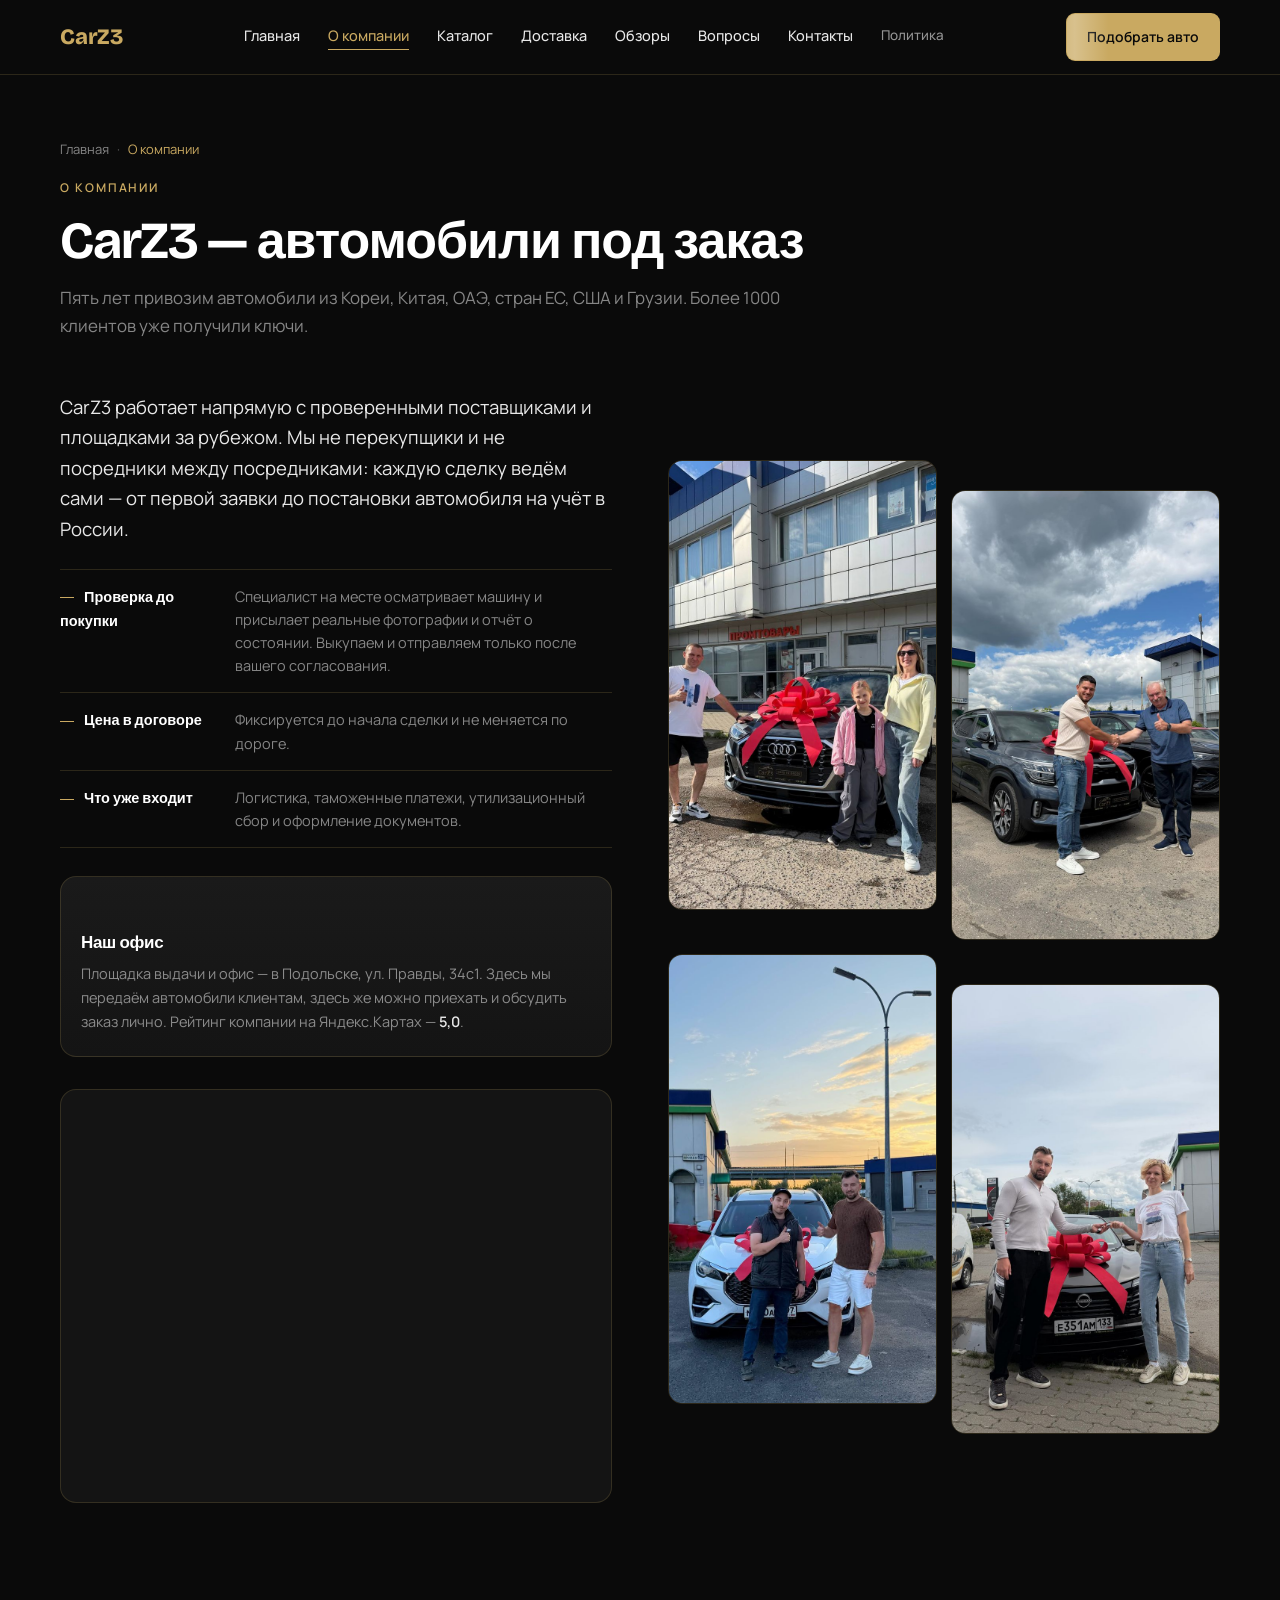
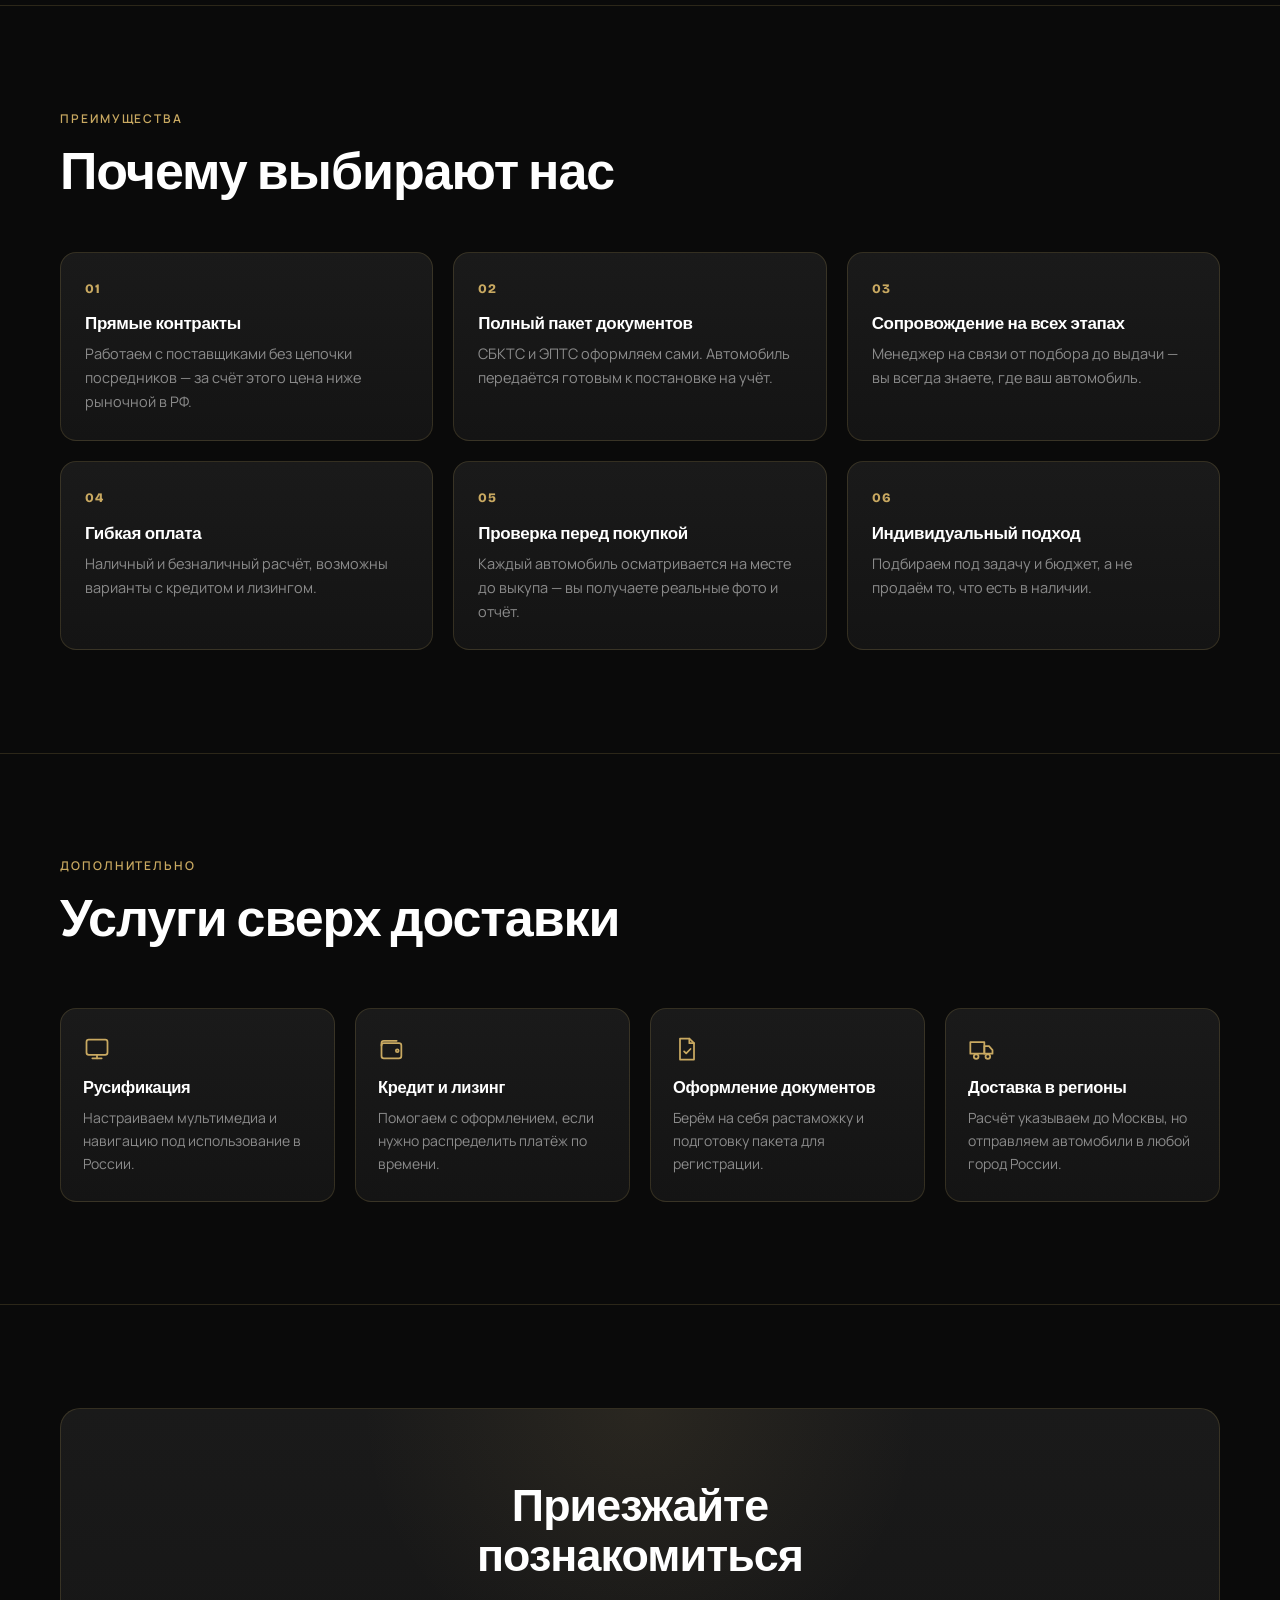
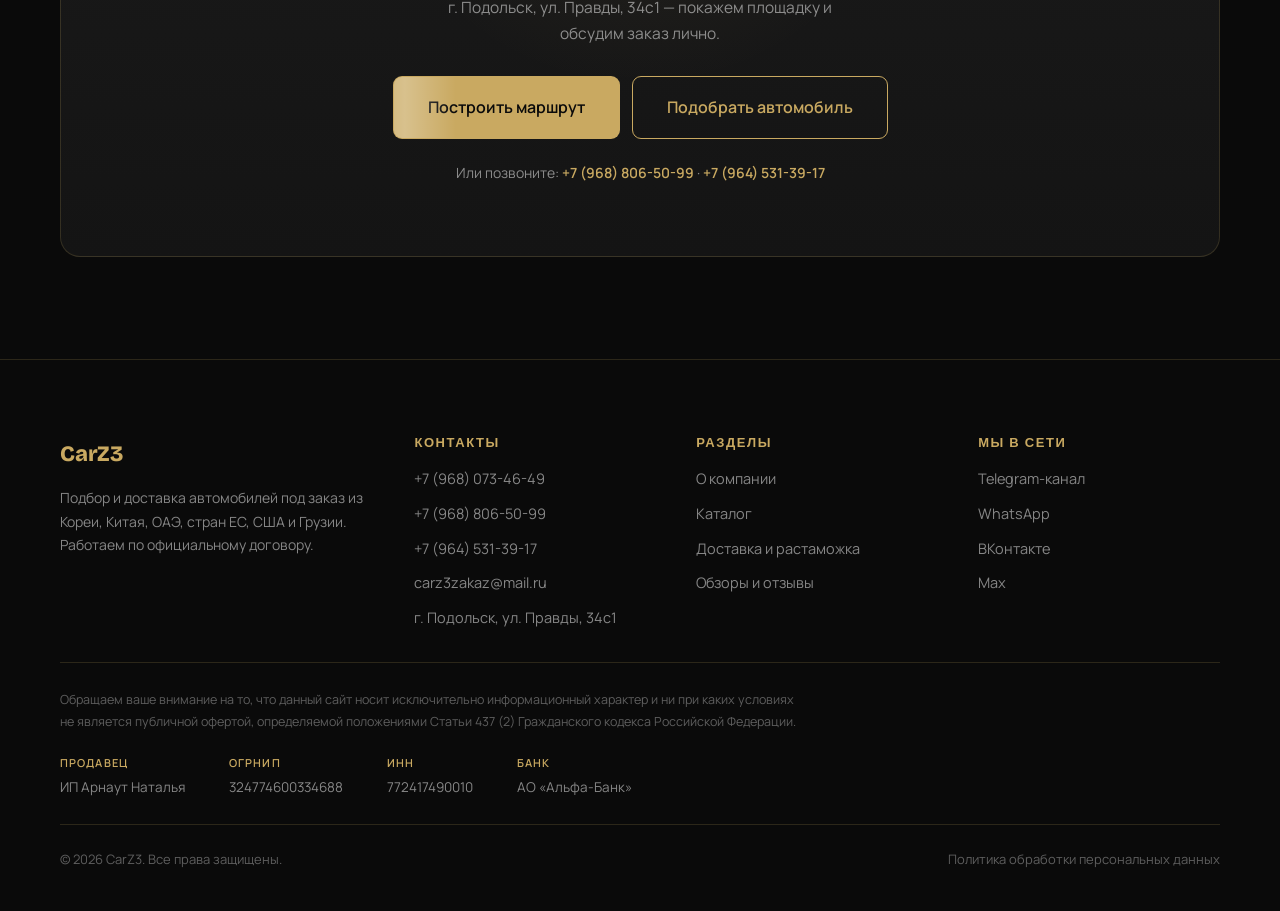
==== commit 8d42cd3b: "Add files via upload" ====
--- a/about.html
+++ b/about.html
@@ -20,11 +20,7 @@
 <link rel="apple-touch-icon" href="images/apple-touch-icon.png">
 <link rel="preconnect" href="https://fonts.googleapis.com">
 <link rel="preconnect" href="https://fonts.gstatic.com" crossorigin>
-<!-- Шрифты грузятся не блокируя отрисовку: media="print" снимает
-     блокировку, onload возвращает стиль странице. Текст сначала покажется
-     системным шрифтом и подменится — это быстрее, чем ждать загрузки. -->
-<link rel="stylesheet" href="https://fonts.googleapis.com/css2?family=Bricolage+Grotesque:wght@600;700;800&family=Manrope:wght@400;500;600;700&display=swap" media="print" onload="this.media='all';this.onload=null">
-<noscript><link rel="stylesheet" href="https://fonts.googleapis.com/css2?family=Bricolage+Grotesque:wght@600;700;800&family=Manrope:wght@400;500;600;700&display=swap"></noscript>
+<link rel="stylesheet" href="https://fonts.googleapis.com/css2?family=Bricolage+Grotesque:opsz,wght@12..96,600..800&family=Manrope:wght@400;500;600;700&display=swap">
 <link rel="stylesheet" href="style.css?v=20260810_12">
 </head>
 <body>
@@ -136,6 +132,20 @@
               Рейтинг компании на Яндекс.Картах — <strong>5,0</strong>.
             </p>
           </div>
+
+          <!-- Карта -->
+          <div class="map-frame" style="margin-top: 32px;">
+            <iframe
+              src="https://yandex.ru/map-widget/v1/?ll=37.554124%2C55.408046&amp;z=17&amp;pt=37.554124%2C55.408046%2Cpm2rdm"
+              width="100%" height="100%"
+              frameborder="0"
+              loading="lazy"
+              title="CarZ3 на карте — Подольск, улица Правды, 34с1"></iframe>
+
+            <button class="map-shield" type="button" data-map-shield>
+              <span class="map-shield__hint">Нажмите, чтобы двигать карту</span>
+            </button>
+          </div>
         </div>
 
         <div data-reveal>
@@ -321,14 +331,6 @@
           <dt>ИНН</dt>
           <dd>772417490010</dd>
         </div>
-        <!-- РАСЧЁТНЫЙ СЧЁТ: обычно его печатают в договорах и счетах, а не в подвале сайта.
-             Если он вам здесь нужен — раскомментируйте блок ниже. -->
-        <!--
-        <div>
-          <dt>Расчётный счёт</dt>
-          <dd>40802810302520005926</dd>
-        </div>
-        -->
         <div>
           <dt>Банк</dt>
           <dd>АО «Альфа-Банк»</dd>
@@ -343,7 +345,6 @@
   </div>
 </footer>
 
-<!-- Липкая панель связи — появляется на телефоне после первого экрана -->
 <nav class="dock" data-dock aria-label="Быстрая связь">
   <a class="dock__btn" href="tel:+79680734649">
     <svg viewBox="0 0 24 24" fill="none" stroke="currentColor" stroke-width="1.6" stroke-linecap="round" stroke-linejoin="round" aria-hidden="true">
--- a/style.css
+++ b/style.css
@@ -1,3 +1,57 @@
-﻿:root{--bg-page:#0a0a0a;--bg-card:#1a1a1a;--bg-card-alt:#141414;--gold:#C9A961;--gold-hover:#E4CD8E;--gold-soft:rgba(201,169,97,0.12);--gold-line:rgba(201,169,97,0.18);--gold-glow:rgba(201,169,97,0.22);--text-main:#e8e8e8;--text-heading:#ffffff;--text-muted:rgba(232,232,232,0.56);--text-faint:rgba(232,232,232,0.38);--danger:#c4564f;--danger-soft:rgba(196,86,79,0.14);--font-heading:'Bricolage Grotesque',sans-serif;--font-body:'Manrope',sans-serif;--container:1240px;--header-h:74px;--shadow-rest:0 2px 14px rgba(0,0,0,0.32);--shadow-lift:0 20px 44px rgba(0,0,0,0.52)}*{margin:0;padding:0;box-sizing:border-box}html{scroll-behavior:smooth;-webkit-text-size-adjust:100%}body{background:var(--bg-page);color:var(--text-main);font-family:var(--font-body);font-size:16px;line-height:1.65;overflow-x:hidden;-webkit-font-smoothing:antialiased;-moz-osx-font-smoothing:grayscale}body.is-scroll-locked{overflow:hidden}img{max-width:100%;display:block}a{color:inherit;text-decoration:none}ol,ul{list-style:none}button{font:inherit;background:none;border:none;cursor:pointer;color:inherit}svg{display:block}h1,h2,h3{font-family:var(--font-heading);color:var(--text-heading);font-weight:700;line-height:1.12;letter-spacing:-0.02em}a:focus-visible,button:focus-visible{outline:2px solid var(--gold);outline-offset:3px;border-radius:4px}.container{width:100%;max-width:var(--container);margin:0 auto;padding:0 20px}.section{padding:clamp(56px,8vw,118px) 0}.section--tight{padding:clamp(36px,5vw,64px) 0}.section[id]{scroll-margin-top:calc(var(--header-h) + 12px)}.divider-top{border-top:1px solid var(--gold-line)}@media (min-width:768px){.container{padding:0 40px}}.eyebrow{font-size:12px;letter-spacing:0.16em;text-transform:uppercase;color:var(--gold);font-weight:600;margin-bottom:14px}.section-title{font-size:clamp(1.75rem,1.2rem + 2.6vw,3.25rem);margin-bottom:14px}.section-lead{color:var(--text-muted);font-size:clamp(0.94rem,0.9rem + 0.2vw,1.06rem);max-width:520px;margin-bottom:clamp(32px,4vw,56px)}.section-lead--wide{max-width:780px}.section-lead--flush{margin-bottom:0}.section-head{margin-bottom:clamp(32px,4vw,56px)}.section-head .section-lead{margin-bottom:0}.reveal{opacity:0;transform:translateY(20px);transition:opacity .5s ease,transform .5s ease}.reveal.is-visible{opacity:1;transform:translateY(0)}.btn{display:inline-flex;align-items:center;justify-content:center;gap:9px;padding:15px 28px;border-radius:9px;font-family:var(--font-body);font-weight:600;font-size:15px;border:1.5px solid transparent;min-height:50px;text-align:center;transition:background-color .22s ease,border-color .22s ease,color .22s ease,transform .22s ease,box-shadow .22s ease}.btn--gold{background:var(--gold);color:#0a0a0a}.btn--gold:hover{background:var(--gold-hover);transform:translateY(-4px);box-shadow:0 14px 30px rgba(201,169,97,0.26)}.btn--outline{background:transparent;border-color:var(--gold);color:var(--gold)}.btn--outline:hover{background:var(--gold-soft);border-color:var(--gold-hover);color:var(--gold-hover);transform:translateY(-4px)}.btn--ghost{background:transparent;border-color:var(--gold-line);color:var(--text-main)}.btn--ghost:hover{border-color:var(--gold);color:var(--gold);transform:translateY(-4px)}.btn--sm{padding:11px 20px;font-size:14px;min-height:44px}.btn--lg{padding:17px 34px;font-size:16px;min-height:56px}.btn--full{width:100%}.header{position:sticky;top:0;z-index:400;background:var(--bg-page);border-bottom:1px solid var(--gold-line)}.header__inner{display:flex;align-items:center;justify-content:space-between;gap:16px;height:var(--header-h)}.logo{font-family:var(--font-heading);font-weight:800;font-size:22px;color:var(--gold);letter-spacing:-0.01em;white-space:nowrap}.header__back{font-size:14px;color:var(--text-muted);white-space:nowrap;margin-left:auto;margin-right:4px;transition:color .2s ease}.header__back:hover{color:var(--gold)}.header__nav{display:none}.header__actions{display:none}@media (min-width:1024px){.header__nav{display:flex;align-items:center;gap:22px}@media (min-width:1200px){.header__nav{gap:28px}}.header__nav a{font-size:14.5px;font-weight:500;color:var(--text-main);position:relative;padding-bottom:3px;transition:color .2s ease}.header__nav a::after{content:'';position:absolute;left:0;bottom:0;width:100%;height:1px;background:var(--gold);transform:scaleX(0);transform-origin:left center;transition:transform .28s ease}.header__nav a:hover{color:var(--gold)}.header__nav a:hover::after{transform:scaleX(1)}.header__nav a.is-current{color:var(--gold)}.header__nav a.is-current::after{transform:scaleX(1)}.header__actions{display:flex;align-items:center;gap:20px}.header__back{display:none}}.section-actions{display:flex;flex-direction:column;gap:12px;margin-top:clamp(28px,3.5vw,40px)}@media (min-width:620px){.section-actions{flex-direction:row;flex-wrap:wrap}}.section--flush-top{padding-top:0}.burger{position:relative;z-index:320;width:46px;height:46px;display:flex;flex-direction:column;justify-content:center;align-items:center;gap:6px;flex-shrink:0}.burger span{display:block;width:24px;height:2px;background:var(--gold);border-radius:2px;transition:transform .3s ease,opacity .3s ease}.burger.is-active span:nth-child(1){transform:translateY(8px) rotate(45deg)}.burger.is-active span:nth-child(2){opacity:0}.burger.is-active span:nth-child(3){transform:translateY(-8px) rotate(-45deg)}@media (min-width:1024px){.burger{display:none}}.menu{position:fixed;inset:0;z-index:300;background:rgba(10,10,10,0.97);display:flex;flex-direction:column;justify-content:center;padding:calc(var(--header-h) + 24px) 20px 32px;opacity:0;visibility:hidden;transition:opacity .32s ease,visibility .32s;overflow-y:auto}.menu.is-open{opacity:1;visibility:visible}.menu__nav{display:flex;flex-direction:column;gap:4px;text-align:center;margin-bottom:auto}.menu__nav a{font-family:var(--font-heading);font-weight:700;font-size:clamp(1.6rem,1.2rem + 2.4vw,2.4rem);color:var(--text-heading);padding:12px 0;opacity:0;transform:translateY(16px);transition:opacity .38s ease,transform .38s ease,color .2s ease}.menu.is-open .menu__nav a{opacity:1;transform:translateY(0)}.menu__nav a:active{color:var(--gold)}.menu__foot{border-top:1px solid var(--gold-line);padding-top:24px;margin-top:32px;display:flex;flex-direction:column;gap:14px;text-align:center;opacity:0;transform:translateY(16px);transition:opacity .38s ease .28s,transform .38s ease .28s}.menu.is-open .menu__foot{opacity:1;transform:translateY(0)}.menu__phone{font-family:var(--font-heading);font-weight:700;font-size:20px;color:var(--gold)}.menu__mail{font-size:15px;color:var(--text-muted)}.menu__btns{display:grid;grid-template-columns:1fr 1fr;gap:10px;margin-top:4px}@media (min-width:1024px){.menu{display:none}}.cursor-dot,.cursor-ring{position:fixed;top:0;left:0;pointer-events:none;z-index:9999;border-radius:50%;opacity:0;transition:opacity .3s ease}.cursor-dot{width:6px;height:6px;margin:-3px 0 0 -3px;background:var(--gold)}.cursor-ring{width:34px;height:34px;margin:-17px 0 0 -17px;border:1px solid var(--gold);transition:opacity .3s ease,background-color .25s ease}.cursor-dot.is-on,.cursor-ring.is-on{opacity:1}.cursor-ring.is-hover{background:var(--gold-soft)}.cursor-dot.is-off,.cursor-ring.is-off{opacity:0 !important}@media (hover:none),(max-width:1023px){.cursor-dot,.cursor-ring{display:none !important}}.custom-cursor-active,.custom-cursor-active *{cursor:none !important}.hero{position:relative;overflow:hidden;padding:clamp(60px,9vw,120px) 0 clamp(48px,7vw,96px)}@media (max-width:1023px){.hero{padding-bottom:clamp(110px,26vw,190px)}}.hero__bg{position:absolute;inset:0;z-index:0;overflow:hidden}.hero__bg picture,.hero__bg img{display:block;width:100%;height:100%;object-fit:cover;object-position:50% 55%;display:block}@media (max-width:767px){.hero__bg{background-position:calc(50% - 65px) center}}.hero__bg::after{content:'';position:absolute;inset:0;z-index:1;background:linear-gradient(180deg,rgba(10,10,10,0.95) 0%,rgba(10,10,10,0.88) 34%,rgba(10,10,10,0.62) 58%,rgba(10,10,10,0.42) 78%,rgba(10,10,10,0.9) 100%)}@media (min-width:1024px){.hero__bg{background-position:center}.hero__bg::after{background:linear-gradient(90deg,rgba(10,10,10,0.85) 0%,rgba(10,10,10,0.6) 100%)}}.hero::before{content:'';position:absolute;top:-220px;left:50%;width:min(760px,130vw);height:min(760px,130vw);z-index:1;transform:translateX(-62%);background:radial-gradient(circle,var(--gold) 0%,transparent 68%);opacity:0.1;pointer-events:none}.hero .container{position:relative;z-index:2}.hero__title{font-size:clamp(2rem,1.35rem + 3.2vw,4.25rem);max-width:15ch;margin-bottom:22px}.hero__lead{font-size:clamp(1rem,0.95rem + 0.4vw,1.16rem);color:var(--text-main);max-width:54ch;margin-bottom:32px}.hero__actions{display:flex;flex-direction:column;gap:12px;margin-bottom:32px}.hero__trust{font-size:13.5px;color:var(--text-muted);line-height:1.9}.hero__trust .dot{color:var(--gold);margin:0 9px}@media (min-width:620px){.hero__actions{flex-direction:row;flex-wrap:wrap}}.stats{display:grid;grid-template-columns:repeat(auto-fit,minmax(150px,1fr));gap:1px;background:var(--gold-line);border:1px solid var(--gold-line);border-radius:14px;overflow:hidden}.stat{background:var(--bg-page);padding:26px 18px;text-align:center}.stat__num{font-family:var(--font-heading);font-weight:800;font-size:clamp(1.9rem,1.4rem + 2.2vw,3rem);color:var(--gold);line-height:1;margin-bottom:8px}.stat__label{font-size:13px;color:var(--text-muted);line-height:1.4}@media (min-width:900px){.stat{padding:34px 20px}}.cards-grid{display:grid;grid-template-columns:1fr;gap:20px}@media (min-width:620px){.cards-grid{grid-template-columns:repeat(2,1fr)}}@media (min-width:1024px){.cards-grid{grid-template-columns:repeat(auto-fill,minmax(272px,1fr));gap:24px}.cards-grid--3{grid-template-columns:repeat(3,1fr)}}.car-card{display:flex;flex-direction:column;background:linear-gradient(180deg,var(--bg-card) 0%,var(--bg-card-alt) 100%);border:1px solid var(--gold-line);border-radius:14px;overflow:hidden;box-shadow:var(--shadow-rest);transition:transform .26s ease,box-shadow .26s ease,border-color .26s ease}.car-card:hover,.car-card.is-touched{transform:translateY(-4px);border-color:var(--gold);box-shadow:var(--shadow-lift),0 0 0 1px var(--gold-glow)}.car-card__media{aspect-ratio:16 / 10;background:var(--bg-card-alt);position:relative;overflow:hidden}.car-card__media img{width:100%;height:100%;object-fit:cover}.car-card__body{padding:22px;display:flex;flex-direction:column;flex:1}.car-card__title{font-size:17.5px;margin-bottom:5px}.car-card__meta{font-size:13px;color:var(--gold);margin-bottom:12px;letter-spacing:0.02em}.car-card__specs{display:flex;flex-wrap:wrap;gap:6px 14px;font-size:13px;color:var(--text-muted);margin-bottom:16px}.car-card__price{font-family:var(--font-heading);font-weight:700;font-size:19px;color:var(--gold);margin-bottom:18px}.car-card__price small{font-family:var(--font-body);font-weight:500;font-size:13px;color:var(--text-muted);margin-right:5px}.car-card__note{color:var(--text-muted);font-size:14px;margin-bottom:18px;flex:1}.car-card .btn{margin-top:auto}@keyframes skeletonPulse{0%,100%{opacity:0.4}50%{opacity:0.8}}.skeleton{background:#232323;border-radius:6px;animation:skeletonPulse 1.6s ease-in-out infinite}.skeleton--media{aspect-ratio:16 / 10;border-radius:0}.skeleton--line{height:14px;margin-bottom:12px}.skeleton--title{width:72%;height:17px}.skeleton--spec{width:54%}.skeleton--price{width:40%;height:20px;margin-bottom:20px}.skeleton--btn{width:100%;height:44px;border-radius:9px;margin-bottom:0}.process-layout{display:block}.process-panel{display:none}@media (min-width:1024px){.process-layout{display:grid;grid-template-columns:minmax(0,55fr) minmax(0,45fr);gap:48px;align-items:start}.process-panel{display:block;position:sticky;top:96px;min-width:0;max-height:calc(100vh - 124px);overflow-y:auto;overscroll-behavior:contain;scrollbar-width:none}.process-panel::-webkit-scrollbar{display:none}.process-steps{min-width:0}}.panel-card{position:relative;border:1px solid var(--gold-line);border-radius:18px;padding:32px 30px;min-height:260px;background:linear-gradient(180deg,var(--bg-card) 0%,var(--bg-card-alt) 100%);box-shadow:var(--shadow-rest);overflow:hidden}.panel__inner{position:relative;z-index:1;opacity:1;transition:opacity .3s ease}.panel__inner.is-fading{opacity:0}.panel__num{position:absolute;top:10px;right:22px;font-family:var(--font-heading);font-weight:800;font-size:104px;line-height:1;color:var(--gold);opacity:0.13;letter-spacing:-0.04em;user-select:none;pointer-events:none;z-index:0}.panel__icon{color:var(--gold);margin-bottom:16px}.panel__icon svg{width:34px;height:34px}.panel__title{font-family:var(--font-heading);font-weight:700;font-size:24px;color:var(--text-heading);margin-bottom:10px}.panel__desc{font-size:14.5px;color:var(--text-muted)}.panel__media{margin-top:18px;border-radius:12px;overflow:hidden;aspect-ratio:16 / 10;max-height:200px;background:var(--bg-card-alt)}.panel__media img{width:100%;height:100%;object-fit:cover}.timeline{position:relative}.steps{position:relative}.timeline__track,.timeline__fill{position:absolute;left:21px;top:8px;bottom:8px;width:2px;border-radius:2px}.timeline__track{background:var(--gold-line)}.timeline__fill{background:var(--gold);transform:scaleY(0);transform-origin:top center;transition:transform 1.5s cubic-bezier(.4,0,.2,1)}.timeline.is-filled .timeline__fill{transform:scaleY(1)}.step{position:relative;display:flex;gap:16px;padding:0 0 34px 0}.step:last-child{padding-bottom:0}.step__marker{position:relative;z-index:1;width:44px;height:44px;flex-shrink:0;border-radius:50%;border:1px solid var(--gold-line);background:var(--bg-page);display:flex;align-items:center;justify-content:center;font-family:var(--font-heading);font-weight:700;font-size:13.5px;color:var(--gold);transition:border-color .26s ease,transform .26s ease}.step:hover .step__marker,.step.is-touched .step__marker{border-color:var(--gold);transform:scale(1.06)}@media (min-width:1024px){.step{transition:opacity .3s ease}.step.is-active .step__marker{border-color:var(--gold);background:var(--gold);color:#0a0a0a}}.step.is-touched .step__marker{border-color:var(--gold);background:var(--gold);color:#0a0a0a}.step__body{flex:1;padding-top:2px;min-width:0}.step__icon{width:26px;height:26px;color:var(--gold);margin-bottom:10px}.step__title{font-size:17px;margin-bottom:6px}.step__desc{font-size:14.5px;color:var(--text-muted);max-width:56ch}@media (min-width:768px){.timeline__track,.timeline__fill{left:25px}.step{gap:24px;padding-bottom:44px}.step__marker{width:52px;height:52px;font-size:15px}.step__title{font-size:18.5px}.step__desc{font-size:15px}.step__icon{width:28px;height:28px}}.origins{display:grid;grid-template-columns:1fr;gap:14px}@media (min-width:560px){.origins{grid-template-columns:repeat(2,1fr);gap:16px}}@media (min-width:1024px){.origins{grid-template-columns:repeat(3,1fr);gap:20px}}.origin-card{position:relative;overflow:hidden;display:flex;align-items:flex-end;min-height:132px;padding:24px 22px;border:1px solid var(--gold-line);border-radius:16px;background:linear-gradient(180deg,var(--bg-card) 0%,var(--bg-card-alt) 100%);box-shadow:var(--shadow-rest);transition:transform .28s ease,border-color .28s ease,box-shadow .28s ease}.origin-card:hover,.origin-card.is-touched{transform:translateY(-4px);border-color:var(--gold);box-shadow:var(--shadow-lift),0 0 0 1px var(--gold-glow)}.origin-card::before{content:'';position:absolute;top:0;left:0;right:0;height:1px;background:linear-gradient(90deg,transparent,var(--gold),transparent);opacity:0;transition:opacity .3s ease}.origin-card:hover::before,.origin-card.is-touched::before{opacity:1}.origin-card__num{position:absolute;top:-14px;right:12px;font-family:var(--font-heading);font-weight:800;font-size:clamp(4.5rem,3.6rem + 3vw,6.5rem);line-height:1;color:var(--gold);opacity:0.13;letter-spacing:-0.05em;user-select:none;pointer-events:none;transition:opacity .28s ease}.origin-card:hover .origin-card__num,.origin-card.is-touched .origin-card__num{opacity:0.2}.origin-card__name{position:relative;z-index:1;font-family:var(--font-heading);font-weight:700;font-size:clamp(1.35rem,1.15rem + 0.9vw,1.75rem);color:var(--text-heading);line-height:1.15;transition:color .28s ease}.origin-card:hover .origin-card__name,.origin-card.is-touched .origin-card__name{color:var(--gold)}.origin-card__name::after{content:'';display:block;width:26px;height:2px;margin-top:12px;background:var(--gold);transform-origin:left center;transition:transform .32s cubic-bezier(.4,0,.2,1)}.origin-card:hover .origin-card__name::after,.origin-card.is-touched .origin-card__name::after{transform:scaleX(2.4)}.origins-flow{display:flex;justify-content:center;padding:6px 0}.origins-flow span{display:block;width:1px;height:46px;background:linear-gradient(180deg,transparent 0%,var(--gold) 100%)}.destination{display:flex;align-items:center;gap:18px;flex-wrap:wrap;padding:26px 24px;border:1px solid var(--gold);border-radius:16px;background:linear-gradient(180deg,rgba(201,169,97,0.09) 0%,rgba(201,169,97,0.03) 100%)}.destination__icon{width:46px;height:46px;flex-shrink:0;border-radius:50%;border:1px solid var(--gold);display:flex;align-items:center;justify-content:center;color:var(--gold)}.destination__icon svg{width:22px;height:22px}.destination__name{font-family:var(--font-heading);font-weight:700;font-size:clamp(1.5rem,1.2rem + 1.4vw,2.1rem);color:var(--gold);line-height:1.1}.destination__label{font-size:14px;color:var(--text-muted);width:100%}@media (min-width:768px){.destination{padding:30px 30px}.destination__label{width:auto;margin-left:auto;text-align:right}}.trust-grid{display:grid;grid-template-columns:1fr;gap:18px}@media (min-width:768px){.trust-grid{grid-template-columns:repeat(2,1fr);gap:22px}}.trust-card{border:1px solid var(--gold-line);border-radius:16px;padding:30px 26px;background:linear-gradient(180deg,var(--bg-card) 0%,var(--bg-card-alt) 100%);box-shadow:var(--shadow-rest);transition:transform .26s ease,border-color .26s ease,box-shadow .26s ease}.trust-card:hover,.trust-card.is-touched{transform:translateY(-4px);border-color:var(--gold);box-shadow:var(--shadow-lift),0 0 0 1px var(--gold-glow)}.trust-card__icon{color:var(--gold);margin-bottom:18px}.trust-card__icon svg{width:30px;height:30px}.trust-card__title{font-size:18px;margin-bottom:9px}.trust-card__desc{font-size:14.5px;color:var(--text-muted)}.gallery{display:grid;grid-template-columns:1fr;gap:14px}@media (min-width:620px){.gallery{grid-template-columns:repeat(2,1fr);gap:16px}}@media (min-width:1024px){.gallery{grid-template-columns:repeat(3,1fr);gap:20px}}.gallery__item{display:block;width:100%;padding:0;border:1px solid var(--gold-line);border-radius:14px;overflow:hidden;background:var(--bg-card-alt);aspect-ratio:4 / 3;transition:border-color .26s ease}.gallery__item:hover{border-color:var(--gold)}.gallery__item img{width:100%;height:100%;object-fit:cover;transition:transform .4s ease}.gallery__item:hover img{transform:scale(1.03)}.lightbox{position:fixed;inset:0;z-index:1000;background:rgba(6,6,6,0.95);display:flex;align-items:center;justify-content:center;padding:20px;opacity:0;visibility:hidden;transition:opacity .3s ease,visibility .3s}.lightbox.is-open{opacity:1;visibility:visible}.lightbox__figure{max-width:min(1100px,100%);max-height:100%;display:flex;flex-direction:column;align-items:center;gap:14px;margin:0}.lightbox__img{max-width:100%;max-height:78vh;object-fit:contain;border-radius:12px;transform-origin:center center;will-change:transform}.lightbox__zoom-hint{position:absolute;bottom:16px;right:20px;font-size:12px;color:rgba(232,232,232,0.5);pointer-events:none;letter-spacing:0.03em;z-index:10}.lightbox__caption{font-size:14px;color:var(--text-muted);text-align:center}.lightbox__close,.lightbox__nav{position:absolute;z-index:100;display:flex;align-items:center;justify-content:center;width:50px;height:50px;border-radius:50%;border:1px solid var(--gold-line);background:rgba(10,10,10,0.7);color:var(--text-heading);transition:border-color .2s ease,color .2s ease,transform .2s ease}.lightbox__close:hover,.lightbox__nav:hover{border-color:var(--gold);color:var(--gold)}.lightbox__close svg,.lightbox__nav svg{width:22px;height:22px}.lightbox__close{top:16px;right:16px}.lightbox__nav--prev{left:12px;top:50%;transform:translateY(-50%)}.lightbox__nav--next{right:12px;top:50%;transform:translateY(-50%)}.lightbox__nav--prev:hover{transform:translateY(-50%) translateX(-3px)}.lightbox__nav--next:hover{transform:translateY(-50%) translateX(3px)}@media (min-width:768px){.lightbox__close{top:26px;right:26px}.lightbox__nav--prev{left:26px}.lightbox__nav--next{right:26px}}.reviews-grid{display:grid;grid-template-columns:1fr;gap:18px}@media (min-width:900px){.reviews-grid{grid-template-columns:repeat(3,1fr);gap:24px}}.review{border:1px solid var(--gold-line);border-radius:16px;padding:28px 24px;background:linear-gradient(180deg,var(--bg-card) 0%,var(--bg-card-alt) 100%);box-shadow:var(--shadow-rest);display:flex;flex-direction:column;transition:transform .26s ease,border-color .26s ease,box-shadow .26s ease}.review:hover,.review.is-touched{transform:translateY(-4px);border-color:var(--gold);box-shadow:var(--shadow-lift),0 0 0 1px var(--gold-glow)}.review__media{margin:-28px -24px 22px;aspect-ratio:16 / 10;overflow:hidden;background:var(--bg-card-alt);border-bottom:1px solid var(--gold-line)}.review__media img{width:100%;height:100%;object-fit:cover}.review__quote{width:30px;height:30px;color:var(--gold);opacity:.75;margin-bottom:16px}.review__stars{display:flex;gap:5px;margin-bottom:16px}.review__stars svg{width:16px;height:16px;color:var(--gold)}.review__text{font-style:italic;font-size:15px;line-height:1.7;color:var(--text-muted);margin-bottom:24px;flex:1}.review__person{display:flex;align-items:center;gap:13px;border-top:1px solid var(--gold-line);padding-top:18px}.review__avatar{width:44px;height:44px;flex-shrink:0;border-radius:50%;border:1px solid var(--gold);display:flex;align-items:center;justify-content:center;color:var(--gold)}.review__avatar svg{width:20px;height:20px}.review__meta{min-width:0}.review__name{font-size:14.5px;font-weight:600;color:var(--text-faint)}.review__city{font-size:13px;color:var(--text-faint)}.review__src{font-size:12px;color:var(--gold);opacity:.75;margin-top:4px}.cta{border:1px solid var(--gold-line);border-radius:20px;padding:clamp(36px,6vw,72px) clamp(22px,4vw,56px);background:linear-gradient(180deg,var(--bg-card) 0%,var(--bg-card-alt) 100%);position:relative;overflow:hidden;text-align:center}.cta::before{content:'';position:absolute;top:-60%;left:50%;width:min(620px,120%);height:min(620px,120%);transform:translateX(-50%);background:radial-gradient(circle,var(--gold) 0%,transparent 68%);opacity:0.09;pointer-events:none}.cta>*{position:relative;z-index:1}.cta__title{font-size:clamp(1.6rem,1.2rem + 2.2vw,2.8rem);max-width:20ch;margin:0 auto 14px}.cta__lead{color:var(--text-muted);font-size:15.5px;max-width:46ch;margin:0 auto 30px}.cta__actions{display:flex;flex-direction:column;gap:12px;align-items:center}.cta__actions .btn{width:100%;max-width:320px}.cta__phone{margin-top:22px;font-size:14px;color:var(--text-muted)}.cta__phone a{color:var(--gold);font-weight:600}@media (min-width:620px){.cta__actions{flex-direction:row;justify-content:center}.cta__actions .btn{width:auto}}.footer{padding:clamp(44px,6vw,76px) 0 40px}.footer__grid{display:grid;grid-template-columns:1fr;gap:34px;padding-bottom:32px;border-bottom:1px solid var(--gold-line)}@media (min-width:768px){.footer__grid{grid-template-columns:1.3fr 1fr 1fr 1fr;gap:40px}}.footer__brand .logo{display:block;margin-bottom:14px}.footer__about{font-size:14px;color:var(--text-muted);max-width:38ch}.footer__heading{font-family:var(--font-heading);font-weight:700;font-size:13px;letter-spacing:0.12em;text-transform:uppercase;color:var(--gold);margin-bottom:16px}.footer__list{display:flex;flex-direction:column;gap:11px}.footer__list a,.footer__list span{font-size:14.5px;color:var(--text-muted);transition:color .2s ease}.footer__list a:hover{color:var(--gold)}.footer__bottom{margin-top:26px;padding-top:24px;border-top:1px solid var(--gold-line);display:flex;flex-direction:column;gap:14px;font-size:13px;color:var(--text-faint)}.footer__bottom a{color:var(--text-faint);transition:color .2s ease}.footer__bottom a:hover{color:var(--gold)}@media (min-width:768px){.footer__bottom{flex-direction:row;align-items:center;justify-content:space-between}}.filters{display:flex;flex-wrap:wrap;gap:10px;margin-bottom:clamp(28px,3.5vw,44px)}.filter{padding:10px 20px;border-radius:100px;border:1px solid var(--gold-line);font-size:14px;font-weight:500;color:var(--text-muted);min-height:44px;display:inline-flex;align-items:center;transition:border-color .22s ease,color .22s ease,background-color .22s ease,transform .22s ease}.filter:hover{border-color:var(--gold);color:var(--gold);transform:translateY(-2px)}.filter.is-active{background:var(--gold);border-color:var(--gold);color:#0a0a0a;font-weight:600}.filter__count{opacity:.6;margin-left:7px;font-size:12.5px}.catalog-state{border:1px solid var(--gold-line);border-radius:16px;padding:clamp(32px,5vw,56px) 24px;text-align:center;background:linear-gradient(180deg,var(--bg-card) 0%,var(--bg-card-alt) 100%)}.catalog-state__title{font-size:20px;margin-bottom:10px}.catalog-state__text{color:var(--text-muted);font-size:15px;max-width:44ch;margin:0 auto 26px}.catalog-head{padding:clamp(32px,5vw,60px) 0 0}.catalog-count{font-size:14px;color:var(--text-muted);margin-bottom:18px}@media (prefers-reduced-motion:reduce){html{scroll-behavior:auto}*,*::before,*::after{animation-duration:.01ms !important;animation-iteration-count:1 !important;transition-duration:.01ms !important;scroll-behavior:auto !important}.reveal{opacity:1;transform:none}.timeline__fill{transform:scaleY(1)}.cursor-dot,.cursor-ring{display:none !important}}.modal{position:fixed;inset:0;z-index:600;background:rgba(5,5,5,0.88);display:flex;align-items:center;justify-content:center;padding:12px;overflow:hidden;box-sizing:border-box;opacity:0;visibility:hidden;transition:opacity .3s ease,visibility .3s}.modal.is-open{opacity:1;visibility:visible}.modal__dialog{position:relative;width:100%;max-width:720px;max-height:92vh;overflow-y:auto;overflow-x:hidden;box-sizing:border-box;-webkit-overflow-scrolling:touch;background:linear-gradient(180deg,var(--bg-card) 0%,var(--bg-card-alt) 100%);border:1px solid var(--gold-line);border-radius:18px;box-shadow:var(--shadow-lift);transform:translateY(16px);transition:transform .32s cubic-bezier(.4,0,.2,1)}.modal.is-open .modal__dialog{transform:translateY(0)}.modal__close{position:absolute;top:12px;right:12px;z-index:3;width:42px;height:42px;display:flex;align-items:center;justify-content:center;border-radius:50%;border:1px solid var(--gold-line);background:rgba(10,10,10,0.75);color:var(--text-heading);transition:border-color .2s ease,color .2s ease}.modal__close:hover{border-color:var(--gold);color:var(--gold)}.modal__close svg{width:20px;height:20px}.modal__gallery{position:relative;width:100%;max-width:100%;aspect-ratio:16 / 10;background:var(--bg-card-alt);border-radius:18px 18px 0 0;overflow:hidden}.modal__photos{position:relative;width:100%;height:100%;background:#0a0a0a}.modal__img{position:absolute;inset:0;width:100%;height:100%;object-fit:contain;background:#0a0a0a;cursor:zoom-in;opacity:0;pointer-events:none;transition:opacity .22s ease-out}.modal__img.is-active{opacity:1;pointer-events:auto;z-index:2}.modal__nav{position:absolute;top:50%;z-index:5;width:44px;height:44px;display:flex;align-items:center;justify-content:center;border-radius:50%;border:1px solid var(--gold-line);background:rgba(10,10,10,0.72);color:var(--text-heading);transform:translateY(-50%);transition:border-color .2s ease,color .2s ease}.modal__nav:hover{border-color:var(--gold);color:var(--gold)}.modal__nav svg{width:20px;height:20px}.modal__nav--prev{left:12px}.modal__nav--next{right:12px}.modal__counter{position:absolute;bottom:12px;right:12px;z-index:5;padding:5px 12px;border-radius:100px;border:1px solid var(--gold-line);background:rgba(10,10,10,0.78);color:var(--gold);font-size:12.5px;font-weight:600}.modal__body{padding:22px 16px 26px;width:100%;box-sizing:border-box}.modal__status{font-size:12px;letter-spacing:0.14em;text-transform:uppercase;color:var(--gold);font-weight:600;margin-bottom:10px}.modal__title{font-family:var(--font-heading);font-weight:700;font-size:clamp(1.4rem,1.15rem + 1.1vw,2.0rem);color:var(--text-heading);margin-bottom:22px}.modal__specs{display:grid;grid-template-columns:repeat(2,minmax(0,1fr));gap:1px;width:100%;box-sizing:border-box;background:var(--gold-line);border:1px solid var(--gold-line);border-radius:12px;overflow:hidden;margin-bottom:22px}.modal__spec{background:var(--bg-card-alt);padding:12px 12px;box-sizing:border-box;word-wrap:break-word;overflow-wrap:break-word}.modal__spec dt{font-size:12px;color:var(--text-muted);margin-bottom:4px}.modal__spec dd{font-size:14.5px;font-weight:600;color:var(--text-main)}.modal__features{display:flex;flex-wrap:wrap;gap:8px;margin-bottom:22px}.tag{padding:7px 14px;border-radius:100px;border:1px solid var(--gold-line);background:var(--gold-soft);color:var(--gold);font-size:13px;font-weight:500}.modal__price{font-family:var(--font-heading);font-weight:700;font-size:clamp(1.5rem,1.2rem + 1.4vw,2.1rem);color:var(--gold);margin-bottom:20px}.modal__price small{font-family:var(--font-body);font-weight:500;font-size:14px;color:var(--text-muted);margin-right:6px}.modal__hint{margin-top:14px;font-size:12.5px;color:var(--text-faint);text-align:center}@media (min-width:900px){.modal__dialog{display:block;max-width:760px;max-height:90vh}.modal__gallery{aspect-ratio:16 / 10;width:100%;height:auto;border-radius:18px 18px 0 0}.modal__body{padding:36px 36px;overflow-y:auto}.modal__specs{grid-template-columns:repeat(2,1fr)}.modal__spec{padding:14px 16px}}.carousel{position:relative}.carousel__viewport{overflow:hidden;margin:0 -8px}.carousel__track{display:flex;transition:transform .55s cubic-bezier(.4,0,.2,1);will-change:transform}.carousel__slide{flex:0 0 auto;width:100%;padding:0 8px;box-sizing:border-box}.carousel__slide .review{height:100%}.carousel__controls{display:flex;align-items:center;justify-content:center;gap:18px;margin-top:28px}.carousel__dots{display:flex;align-items:center;gap:9px;flex-wrap:wrap;justify-content:center}.carousel__dot{width:9px;height:9px;padding:0;border-radius:50%;border:1px solid var(--gold);background:transparent;transition:transform .25s ease,background-color .25s ease}.carousel__dot:hover{transform:scale(1.25)}.carousel__dot.is-active{background:var(--gold);transform:scale(1.25)}.carousel__arrow{display:none;width:46px;height:46px;align-items:center;justify-content:center;border-radius:50%;border:1px solid var(--gold-line);color:var(--text-main);transition:border-color .22s ease,color .22s ease,transform .22s ease,opacity .22s ease}.carousel__arrow svg{width:20px;height:20px}.carousel__arrow:hover:not(:disabled){border-color:var(--gold);color:var(--gold)}.carousel__arrow--prev:hover:not(:disabled){transform:translateX(-3px)}.carousel__arrow--next:hover:not(:disabled){transform:translateX(3px)}.carousel__arrow:disabled{opacity:.3;cursor:default}@media (min-width:1024px){.carousel__arrow{display:flex}}.contacts-grid{display:grid;grid-template-columns:1fr;gap:28px;align-items:start}@media (min-width:900px){.contacts-grid{grid-template-columns:minmax(0,1fr) minmax(0,1.1fr);gap:44px}}.contacts__address{font-family:var(--font-heading);font-weight:700;font-size:clamp(1.3rem,1.1rem + 1vw,1.85rem);color:var(--text-heading);line-height:1.25;margin-bottom:22px}.rating{display:flex;align-items:center;gap:14px;flex-wrap:wrap;padding:18px 20px;border:1px solid var(--gold-line);border-radius:14px;background:linear-gradient(180deg,var(--bg-card) 0%,var(--bg-card-alt) 100%);margin-bottom:26px}.rating__score{font-family:var(--font-heading);font-weight:800;font-size:34px;color:var(--gold);line-height:1}.rating__stars{display:flex;gap:4px}.rating__stars svg{width:17px;height:17px;color:var(--gold)}.rating__source{font-size:12.5px;color:var(--text-muted);width:100%}.contacts__list{display:flex;flex-direction:column;gap:10px;margin-bottom:26px}.contacts__list a{font-size:15.5px;font-weight:600;color:var(--text-main);transition:color .2s ease}.contacts__list a:hover{color:var(--gold)}.map-frame{position:relative;aspect-ratio:4 / 3;border:1px solid var(--gold-line);border-radius:16px;overflow:hidden;background:var(--bg-card-alt)}.map-frame iframe{width:100%;height:100%;border:0;display:block;filter:invert(1) hue-rotate(180deg) saturate(0.65) brightness(0.92)}.map-static{display:flex;flex-direction:column;align-items:center;justify-content:center;text-align:center;gap:14px;aspect-ratio:4 / 3;padding:32px 24px;border:1px solid var(--gold-line);border-radius:16px;background:linear-gradient(180deg,var(--bg-card) 0%,var(--bg-card-alt) 100%)}.map-static__pin{color:var(--gold)}.map-static__pin svg{width:46px;height:46px}.map-static__address{font-family:var(--font-heading);font-weight:700;font-size:18px;color:var(--text-heading)}.catalog-note{margin-top:clamp(32px,4vw,48px);padding:clamp(26px,3.5vw,40px) clamp(22px,3vw,36px);border:1px solid var(--gold-line);border-radius:16px;background:linear-gradient(180deg,var(--bg-card) 0%,var(--bg-card-alt) 100%);display:flex;flex-direction:column;align-items:flex-start;gap:20px}.catalog-note__text{font-size:15px;color:var(--text-muted);max-width:52ch}.catalog-note__text span{color:var(--gold);font-weight:700}@media (min-width:768px){.catalog-note{flex-direction:row;align-items:center;justify-content:space-between;gap:32px}.catalog-note .btn{flex-shrink:0}}.footer__legal{padding-top:26px}.footer__disclaimer{font-size:12.5px;line-height:1.7;color:var(--text-faint);max-width:92ch;margin-bottom:22px}.footer__requisites{display:grid;grid-template-columns:1fr;gap:12px 28px;margin:0}@media (min-width:560px){.footer__requisites{grid-template-columns:repeat(2,1fr)}}@media (min-width:1024px){.footer__requisites{grid-template-columns:repeat(4,auto);justify-content:start;gap:14px 44px}}.footer__requisites>div{min-width:0}.footer__requisites dt{font-size:11px;letter-spacing:0.1em;text-transform:uppercase;color:var(--gold);font-weight:600;margin-bottom:4px}.footer__requisites dd{font-size:13.5px;color:var(--text-muted);margin:0;overflow-wrap:anywhere}.request-grid{display:grid;grid-template-columns:1fr;gap:30px;align-items:start}@media (min-width:900px){.request-grid{grid-template-columns:minmax(0,1fr) minmax(0,1.05fr);gap:48px}}.request-card{order:-1}@media (min-width:900px){.request-card{order:0}}.request-info__lead{font-size:15.5px;color:var(--text-muted);max-width:46ch;margin-bottom:30px}.request-info__list{display:flex;flex-direction:column;gap:10px}.request-info__list a,.request-info__list span{font-size:15px;color:var(--text-main);transition:color .2s ease}.request-info__list a:hover{color:var(--gold)}.request-info__list .is-muted{color:var(--text-muted)}.request-card{background:linear-gradient(180deg,var(--bg-card) 0%,var(--bg-card-alt) 100%);border:1px solid var(--gold-line);border-radius:18px;box-shadow:var(--shadow-lift);padding:28px 22px}@media (min-width:620px){.request-card{padding:36px 32px}}.field{margin-bottom:24px}.field:last-of-type{margin-bottom:28px}.form-label{display:block;font-size:11px;text-transform:uppercase;letter-spacing:0.18em;color:var(--gold);font-weight:600;margin-bottom:9px}.field__input,.field__select,.field__area{width:100%;min-height:44px;padding:10px 2px;background:transparent;border:none;border-bottom:1px solid var(--gold-line);border-radius:0;color:var(--text-main);font-family:var(--font-body);font-size:15.5px;line-height:1.5;transition:border-color .25s ease}.field__input::placeholder,.field__area::placeholder{color:var(--text-faint)}.field__input:focus,.field__select:focus,.field__area:focus{outline:none;border-bottom-color:var(--gold)}.field__area{resize:vertical;min-height:92px}.field__select{appearance:none;-webkit-appearance:none;padding-right:30px;cursor:pointer;background-image:url("data:image/svg+xml,%3Csvg xmlns='http://www.w3.org/2000/svg' viewBox='0 0 24 24' fill='none' stroke='%23C9A961' stroke-width='1.6' stroke-linecap='round' stroke-linejoin='round'%3E%3Cpath d='m6 9 6 6 6-6'/%3E%3C/svg%3E");background-repeat:no-repeat;background-position:right 2px center;background-size:18px}.field__select option{background:var(--bg-card);color:var(--text-main)}.form-note{margin-top:14px;font-size:12.5px;color:var(--text-faint);text-align:center}.field--check{margin-bottom:22px}.check{display:flex;align-items:flex-start;gap:11px;cursor:pointer;user-select:none}.check input{position:absolute;width:1px;height:1px;margin:-1px;opacity:0;pointer-events:none}.check__box{flex-shrink:0;width:21px;height:21px;margin-top:1px;border:1.5px solid var(--gold-line);border-radius:6px;display:flex;align-items:center;justify-content:center;color:transparent;transition:border-color .2s ease,background-color .2s ease,color .2s ease}.check__box svg{width:13px;height:13px}.check:hover .check__box{border-color:var(--gold)}.check input:checked~.check__box{background:var(--gold);border-color:var(--gold);color:#0a0a0a}.check input:focus-visible~.check__box{outline:2px solid var(--gold);outline-offset:2px}.check__text{font-size:13.5px;line-height:1.5;color:var(--text-muted);padding-top:2px}.check__text a{color:var(--gold)}.check__text a:hover{color:var(--gold-hover)}.phone-field{position:relative;display:flex;align-items:stretch;gap:10px}.phone-field .field__input{flex:1;min-width:0}.phone-code{display:flex;align-items:center;gap:7px;padding:10px 10px 10px 2px;min-height:44px;flex-shrink:0;background:transparent;border:none;border-bottom:1px solid var(--gold-line);color:var(--text-main);font-family:var(--font-body);font-size:15.5px;transition:border-color .25s ease}.phone-code:hover,.phone-code[aria-expanded="true"]{border-bottom-color:var(--gold)}.phone-code__flag{display:flex;align-items:center}.phone-code__dial{font-weight:600;letter-spacing:0.01em}.phone-code__caret{width:15px;height:15px;color:var(--gold);transition:transform .25s ease}.phone-code[aria-expanded="true"] .phone-code__caret{transform:rotate(180deg)}.flag-emoji{font-size:19px;line-height:1}.flag-img{border-radius:2px;display:block}.country-panel{position:absolute;top:calc(100% + 10px);left:0;right:0;z-index:40;background:var(--bg-card);border:1px solid var(--gold-line);border-radius:14px;box-shadow:var(--shadow-lift);overflow:hidden;opacity:0;transform:translateY(-6px);transition:opacity .22s ease,transform .22s ease}.country-panel.is-open{opacity:1;transform:translateY(0)}.country-panel__search{padding:12px 14px;border-bottom:1px solid var(--gold-line)}.country-panel__search input{width:100%;min-height:40px;padding:8px 2px;background:transparent;border:none;border-bottom:1px solid transparent;color:var(--text-main);font-family:var(--font-body);font-size:15px;transition:border-color .2s ease}.country-panel__search input:focus{outline:none;border-bottom-color:var(--gold)}.country-panel__search input::placeholder{color:var(--text-faint)}.country-panel__list{max-height:264px;overflow-y:auto;overscroll-behavior:contain}.country-panel__empty{padding:22px 16px;text-align:center;font-size:14px;color:var(--text-muted)}.country-row{display:flex;align-items:center;gap:12px;width:100%;min-height:46px;padding:10px 16px;text-align:left;border-bottom:1px solid rgba(201,169,97,0.08);transition:background-color .18s ease}.country-row:last-child{border-bottom:none}.country-row:hover{background:var(--gold-soft)}.country-row__flag{display:flex;align-items:center;flex-shrink:0}.country-row__name{flex:1;min-width:0;font-size:14.5px;color:var(--text-main);overflow:hidden;text-overflow:ellipsis;white-space:nowrap}.country-row__dial{flex-shrink:0;font-size:14px;font-weight:600;color:var(--gold)}.custom-select{position:relative;width:100%}.custom-select__toggle{display:flex;align-items:center;justify-content:space-between;width:100%;padding:10px 2px;min-height:44px;background:transparent;border:none;border-bottom:1px solid var(--gold-line);color:var(--text-main);font-family:var(--font-body);font-size:15.5px;text-align:left;cursor:pointer;transition:border-color .25s ease}.custom-select__toggle:hover,.custom-select__toggle[aria-expanded="true"]{border-bottom-color:var(--gold)}.custom-select__value{flex:1;overflow:hidden;text-overflow:ellipsis;white-space:nowrap}.custom-select__caret{width:15px;height:15px;color:var(--gold);flex-shrink:0;margin-left:8px;transition:transform .25s ease}.custom-select__toggle[aria-expanded="true"] .custom-select__caret{transform:rotate(180deg)}.select-panel{position:absolute;top:calc(100% + 10px);left:0;right:0;z-index:50;background:var(--bg-card);border:1px solid var(--gold-line);border-radius:14px;box-shadow:var(--shadow-lift);overflow:hidden;opacity:0;transform:translateY(-6px);transition:opacity .22s ease,transform .22s ease}.select-panel.is-open{opacity:1;transform:translateY(0)}.select-row{display:flex;align-items:center;justify-content:space-between;width:100%;min-height:46px;padding:10px 16px;text-align:left;font-family:var(--font-body);font-size:14.5px;color:var(--text-main);background:transparent;border:none;border-bottom:1px solid rgba(201,169,97,0.08);cursor:pointer;transition:background-color .18s ease,color .18s ease}.select-row:last-child{border-bottom:none}.select-row:hover,.select-row.is-selected{background:var(--gold-soft);color:var(--gold);font-weight:600}.toasts{position:fixed;left:50%;bottom:24px;transform:translateX(-50%);z-index:900;display:flex;flex-direction:column;gap:10px;align-items:center;width:calc(100% - 32px);max-width:460px;pointer-events:none}.toast{display:flex;align-items:center;gap:12px;width:100%;padding:14px 18px;border-radius:12px;font-size:14.5px;line-height:1.45;box-shadow:var(--shadow-lift);opacity:0;transform:translateY(1rem);transition:opacity .35s ease,transform .35s ease}.toast.is-visible{opacity:1;transform:translateY(0)}.toast__icon{flex-shrink:0;display:flex}.toast__icon svg{width:21px;height:21px}.toast__text{min-width:0}.toast--error{background:var(--danger-soft);border:1px solid var(--danger);color:#f2c9c6}.toast--error .toast__icon{color:var(--danger)}.toast--ok{background:var(--gold-soft);border:1px solid var(--gold);color:var(--text-main)}.toast--ok .toast__icon{color:var(--gold)}.about-grid{display:grid;grid-template-columns:1fr;gap:32px;align-items:center}@media (min-width:900px){.about-grid{grid-template-columns:minmax(0,1fr) minmax(0,1fr);gap:56px}}.about__text p{font-size:clamp(0.97rem,0.93rem + 0.25vw,1.1rem);color:var(--text-muted);margin-bottom:18px}.about__text p:last-child{margin-bottom:0}.about__text strong{color:var(--text-main);font-weight:600}.about__media{position:relative;border-radius:18px;overflow:hidden;border:1px solid var(--gold-line);aspect-ratio:4 / 3;background:var(--bg-card-alt)}.about__media img{width:100%;height:100%;object-fit:cover}.about__collage{display:grid;grid-template-columns:1fr 1fr;gap:12px}.about__collage img{width:100%;aspect-ratio:4 / 3;object-fit:cover;border-radius:14px;border:1px solid var(--gold-line);transition:transform .4s ease}.about__collage img:hover{transform:scale(1.03)}.services{display:grid;grid-template-columns:1fr;gap:16px;margin-top:clamp(36px,5vw,60px)}@media (min-width:620px){.services{grid-template-columns:repeat(2,1fr)}}@media (min-width:1024px){.services{grid-template-columns:repeat(4,1fr);gap:20px}}.services+.prose{margin-top:clamp(36px,5vw,60px)}img[src*="mazda-cx5-oksana"]{object-position:center 15%}img[src*="honda-vezel"]{object-position:center 25%}.service{padding:26px 22px;border:1px solid var(--gold-line);border-radius:16px;background:linear-gradient(180deg,var(--bg-card) 0%,var(--bg-card-alt) 100%);transition:transform .26s ease,border-color .26s ease,box-shadow .26s ease}.service:hover,.service.is-touched{transform:translateY(-4px);border-color:var(--gold);box-shadow:var(--shadow-lift),0 0 0 1px var(--gold-glow)}.service__icon{color:var(--gold);margin-bottom:16px}.service__icon svg{width:28px;height:28px}.service__title{font-size:16.5px;margin-bottom:8px}.service__desc{font-size:14px;color:var(--text-muted)}.price-parts{display:grid;grid-template-columns:1fr;gap:16px}@media (min-width:620px){.price-parts{grid-template-columns:repeat(2,1fr);gap:18px}}@media (min-width:1024px){.price-parts{grid-template-columns:repeat(3,1fr);gap:20px}}.price-part{display:flex;flex-direction:column;align-items:flex-start;gap:14px;padding:26px 24px;border:1px solid var(--gold-line);border-radius:16px;background:linear-gradient(180deg,var(--bg-card) 0%,var(--bg-card-alt) 100%);transition:transform .26s ease,border-color .26s ease,box-shadow .26s ease}.price-part:hover,.price-part.is-touched{transform:translateY(-4px);border-color:var(--gold);box-shadow:var(--shadow-lift),0 0 0 1px var(--gold-glow)}.price-part__icon{color:var(--gold);display:flex}.price-part__icon svg{width:26px;height:26px}.price-part__label{font-family:var(--font-heading);font-weight:700;font-size:16.5px;color:var(--text-heading)}.price-part__desc{font-size:14px;color:var(--text-muted);line-height:1.55}.price-note{margin-top:26px;padding:22px 24px;border:1px solid var(--gold);border-radius:14px;background:var(--gold-soft);font-size:clamp(0.95rem,0.9rem + 0.3vw,1.08rem);color:var(--text-main);text-align:center}.price-note strong{color:var(--gold);font-weight:700}.gallery{display:grid;grid-template-columns:repeat(2,1fr);gap:10px}@media (min-width:620px){.gallery{grid-template-columns:repeat(3,1fr);gap:14px}}@media (min-width:1024px){.gallery{grid-template-columns:repeat(4,1fr);gap:16px}}.gallery__item{position:relative;display:block;padding:0;width:100%;aspect-ratio:4 / 3;border:1px solid var(--gold-line);border-radius:12px;overflow:hidden;background:var(--bg-card-alt);transition:border-color .26s ease,transform .26s ease}.gallery__item img{width:100%;height:100%;object-fit:cover;transition:transform .5s cubic-bezier(.2,.6,.3,1)}.gallery__item:hover{border-color:var(--gold);transform:translateY(-3px)}.gallery__item:hover img{transform:scale(1.06)}.gallery__zoom{position:absolute;inset:0;display:flex;align-items:center;justify-content:center;background:rgba(10,10,10,0.55);color:var(--gold);opacity:0;transition:opacity .26s ease}.gallery__zoom svg{width:26px;height:26px}.gallery__item:hover .gallery__zoom{opacity:1}.faq{border-top:1px solid var(--gold-line)}.faq__item{border-bottom:1px solid var(--gold-line)}.faq__q{display:flex;align-items:center;justify-content:space-between;gap:18px;width:100%;padding:22px 0;text-align:left;font-family:var(--font-heading);font-weight:700;font-size:clamp(1rem,0.95rem + 0.4vw,1.2rem);color:var(--text-heading);min-height:60px;transition:color .22s ease}.faq__q:hover{color:var(--gold)}.faq__icon{width:22px;height:22px;flex-shrink:0;color:var(--gold);transition:transform .32s cubic-bezier(.4,0,.2,1)}.faq__item.is-open .faq__icon{transform:rotate(135deg)}.faq__a{display:grid;grid-template-rows:0fr;transition:grid-template-rows .34s cubic-bezier(.4,0,.2,1)}.faq__item.is-open .faq__a{grid-template-rows:1fr}.faq__a>p{overflow:hidden;font-size:15px;line-height:1.7;color:var(--text-muted);max-width:78ch}.faq__item.is-open .faq__a>p{padding-bottom:24px}.review__media--play{position:relative;display:block;width:calc(100% + 48px);margin:-28px -24px 22px;padding:0;border:none;background:none;appearance:none;-webkit-appearance:none;font:inherit;text-align:inherit;cursor:pointer}.review__play{position:absolute;inset:0;display:flex;flex-direction:column;align-items:center;justify-content:center;gap:8px;background:rgba(10,10,10,0.35);color:var(--gold);transition:background-color .28s ease}.review__play svg{width:54px;height:54px;padding:14px;border-radius:50%;border:1.5px solid var(--gold);background:rgba(10,10,10,0.7);transition:transform .28s ease,background-color .28s ease}.review__play em{font-style:normal;font-size:12px;font-weight:600;letter-spacing:0.06em;padding:3px 9px;border-radius:100px;background:rgba(10,10,10,0.75)}.review__media--play:hover .review__play{background:rgba(10,10,10,0.15)}.review__media--play:hover .review__play svg{transform:scale(1.1);background:var(--gold);color:#0a0a0a}.vbox{position:fixed;inset:0;z-index:700;background:rgba(5,5,5,0.94);display:flex;align-items:center;justify-content:center;padding:20px;opacity:0;visibility:hidden;transition:opacity .3s ease,visibility .3s}.vbox.is-open{opacity:1;visibility:visible}.vbox__frame{width:100%;max-width:900px;display:flex;align-items:center;justify-content:center}.vbox__frame video{width:100%;max-height:82vh;border-radius:14px;border:1px solid var(--gold-line);background:#000}.vbox__close{position:absolute;top:18px;right:18px;width:46px;height:46px;display:flex;align-items:center;justify-content:center;border-radius:50%;border:1px solid var(--gold-line);background:rgba(10,10,10,0.75);color:var(--text-heading);transition:border-color .2s ease,color .2s ease}.vbox__close:hover{border-color:var(--gold);color:var(--gold)}.vbox__close svg{width:20px;height:20px}.dock{position:fixed;left:0;right:0;bottom:0;z-index:250;display:grid;grid-template-columns:repeat(4,1fr);background:rgba(10,10,10,0.97);border-top:1px solid var(--gold-line);padding-bottom:env(safe-area-inset-bottom,0);transform:translateY(110%);transition:transform .34s cubic-bezier(.4,0,.2,1)}.dock.is-on{transform:translateY(0)}.dock__btn{display:flex;flex-direction:column;align-items:center;justify-content:center;gap:5px;padding:11px 4px 13px;min-height:60px;color:var(--text-muted);font-size:11px;font-weight:500;transition:color .2s ease,background-color .2s ease}.dock__btn svg{width:21px;height:21px}.dock__btn:active{color:var(--gold);background:var(--gold-soft)}.dock__btn--gold{color:var(--gold)}@media (min-width:1024px){.dock{display:none}}@media (max-width:1023px){.footer{padding-bottom:92px}}.reveal{transform:translateY(24px) scale(.985)}.reveal.is-visible{transform:translateY(0) scale(1)}.section-title{position:relative}@keyframes goldSweep{0%{transform:translateX(-100%)}100%{transform:translateX(100%)}}.btn--gold{position:relative;overflow:hidden}.btn--gold::after{content:'';position:absolute;top:0;bottom:0;width:45%;background:linear-gradient(90deg,transparent,rgba(255,255,255,0.28),transparent);transform:translateX(-100%);pointer-events:none}.btn--gold:hover::after,.btn--gold:active::after{animation:goldSweep .85s ease}.quiz-grid{display:grid;grid-template-columns:1fr;gap:30px;align-items:center}@media (min-width:900px){.quiz-grid{grid-template-columns:minmax(0,1fr) minmax(0,1.15fr);gap:52px}}.quiz{position:relative;border:1px solid var(--gold-line);border-radius:20px;background:linear-gradient(180deg,var(--bg-card) 0%,var(--bg-card-alt) 100%);box-shadow:var(--shadow-lift);padding:26px 22px 30px;overflow:hidden}@media (min-width:620px){.quiz{padding:34px 32px 38px}}.quiz__head{display:flex;align-items:center;justify-content:space-between;gap:16px;margin-bottom:20px}.quiz__counter{font-size:11.5px;letter-spacing:0.14em;text-transform:uppercase;color:var(--gold);font-weight:600}.quiz__back{display:inline-flex;align-items:center;gap:6px;font-size:13.5px;color:var(--text-muted);padding:6px 2px;min-height:34px;transition:color .2s ease}.quiz__back:hover{color:var(--gold)}.quiz__back svg{width:15px;height:15px}.quiz__bar{height:2px;background:var(--gold-line);border-radius:2px;overflow:hidden;margin-bottom:26px}.quiz__bar span{display:block;height:100%;background:var(--gold);transform:scaleX(0);transform-origin:left center;transition:transform .45s cubic-bezier(.4,0,.2,1)}.quiz__stage{opacity:1;transform:translateY(0);transition:opacity .18s ease,transform .18s ease;min-height:250px}.quiz__stage.is-out{opacity:0;transform:translateY(10px)}.quiz__q{font-family:var(--font-heading);font-weight:700;font-size:clamp(1.2rem,1.05rem + 0.8vw,1.6rem);color:var(--text-heading);margin-bottom:20px;line-height:1.2}.quiz__opts{display:grid;grid-template-columns:1fr;gap:10px}@media (min-width:520px){.quiz__opts{grid-template-columns:1fr 1fr}}.quiz__opt{padding:16px 20px;min-height:56px;border:1px solid var(--gold-line);border-radius:12px;background:var(--bg-page);color:var(--text-main);font-size:15.5px;font-weight:500;text-align:left;transition:border-color .22s ease,color .22s ease,transform .22s ease,background-color .22s ease}.quiz__opt:hover,.quiz__opt:active{border-color:var(--gold);color:var(--gold);transform:translateY(-3px)}.quiz__opt.is-picked{border-color:var(--gold);background:var(--gold-soft);color:var(--gold)}.quiz__picked{font-size:13.5px;color:var(--gold);margin-bottom:22px;padding-bottom:16px;border-bottom:1px solid var(--gold-line)}.quiz__fields{margin-bottom:8px}.quiz__done{text-align:center;padding:20px 0}.quiz__check{display:inline-flex;color:var(--gold);margin-bottom:18px}.quiz__check svg{width:54px;height:54px}.videos{display:grid;grid-template-columns:1fr;gap:18px}@media (min-width:620px){.videos{grid-template-columns:repeat(2,1fr);gap:20px}}@media (min-width:1024px){.videos{grid-template-columns:repeat(3,1fr);gap:24px}}.videos--clips{}@media (min-width:620px){.videos--clips{grid-template-columns:repeat(3,1fr)}}.vcard{display:flex;flex-direction:column;border:1px solid var(--gold-line);border-radius:16px;overflow:hidden;background:linear-gradient(180deg,var(--bg-card) 0%,var(--bg-card-alt) 100%);box-shadow:var(--shadow-rest);padding:0;text-align:left;transition:transform .26s ease,border-color .26s ease,box-shadow .26s ease}.vcard:hover,.vcard.is-touched{transform:translateY(-4px);border-color:var(--gold);box-shadow:var(--shadow-lift),0 0 0 1px var(--gold-glow)}.vcard__media{position:relative;aspect-ratio:16 / 10;background:var(--bg-card-alt);overflow:hidden}.vcard__media img{width:100%;height:100%;object-fit:cover;transition:transform .5s ease}.vcard:hover .vcard__media img{transform:scale(1.05)}.vcard__play{position:absolute;inset:0;display:flex;align-items:center;justify-content:center;background:rgba(10,10,10,0.3);color:var(--gold);transition:background-color .28s ease}.vcard__play svg{width:56px;height:56px;padding:15px;border-radius:50%;border:1.5px solid var(--gold);background:rgba(10,10,10,0.72);transition:transform .28s ease,background-color .28s ease,color .28s ease}.vcard:hover .vcard__play svg{transform:scale(1.1);background:var(--gold);color:#0a0a0a}.vcard__dur{position:absolute;right:12px;bottom:12px;padding:4px 10px;border-radius:100px;background:rgba(10,10,10,0.8);border:1px solid var(--gold-line);color:var(--gold);font-size:12px;font-weight:600}.vcard__body{padding:18px 20px 22px}.vcard__title{font-size:16.5px;margin-bottom:6px}.vcard__note{font-size:13.5px;color:var(--text-muted)}.page-head{padding:clamp(34px,5vw,64px) 0 0}.prose{max-width:74ch}.prose a{color:var(--gold);transition:color .2s ease}.prose a:hover{color:var(--gold-hover)}.prose p{font-size:clamp(0.96rem,0.92rem + 0.25vw,1.08rem);color:var(--text-muted);margin-bottom:18px}.prose h3{font-size:clamp(1.15rem,1.05rem + 0.6vw,1.45rem);color:var(--text-heading);margin:34px 0 14px}.prose ul{margin:0 0 20px}.prose li{position:relative;padding-left:22px;margin-bottom:10px;font-size:15px;color:var(--text-muted)}.prose li::before{content:'';position:absolute;left:0;top:9px;width:7px;height:7px;border-radius:50%;border:1px solid var(--gold)}.prose strong{color:var(--text-main);font-weight:600}.pluses{display:grid;grid-template-columns:1fr;gap:16px}@media (min-width:620px){.pluses{grid-template-columns:repeat(2,1fr)}}@media (min-width:1024px){.pluses{grid-template-columns:repeat(3,1fr);gap:20px}}.plus{padding:26px 24px;border:1px solid var(--gold-line);border-radius:16px;background:linear-gradient(180deg,var(--bg-card) 0%,var(--bg-card-alt) 100%);transition:transform .26s ease,border-color .26s ease,box-shadow .26s ease}.plus:hover,.plus.is-touched{transform:translateY(-4px);border-color:var(--gold);box-shadow:var(--shadow-lift),0 0 0 1px var(--gold-glow)}.plus__num{font-family:var(--font-heading);font-weight:800;font-size:13px;color:var(--gold);letter-spacing:0.08em;margin-bottom:14px}.plus__title{font-size:17px;margin-bottom:9px}.plus__desc{font-size:14.5px;color:var(--text-muted)}.plus--country{position:relative;overflow:hidden}.plus--country .plus__flag{position:absolute;top:-18px;right:-18px;width:108px;height:108px;border-radius:50%;object-fit:cover;opacity:0.12;pointer-events:none;transition:opacity .26s ease,transform .26s ease}.plus--country:hover .plus__flag,.plus--country.is-touched .plus__flag{opacity:0.22;transform:scale(1.08)}.plus--country .plus__num,.plus--country .plus__title,.plus--country .plus__desc{position:relative;z-index:1}.crumbs{display:flex;align-items:center;gap:9px;flex-wrap:wrap;font-size:13px;color:var(--text-faint);margin-bottom:18px}.crumbs a{color:var(--text-muted);transition:color .2s ease}.crumbs a:hover{color:var(--gold)}.crumbs span{color:var(--gold)}.ya-grid{display:grid;grid-template-columns:1fr;gap:16px}@media (min-width:700px){.ya-grid{grid-template-columns:repeat(2,1fr);gap:18px}}@media (min-width:1100px){.ya-grid{grid-template-columns:repeat(3,1fr);gap:20px}}.ya-card{display:flex;flex-direction:column;padding:24px 22px;border:1px solid var(--gold-line);border-radius:14px;background:linear-gradient(180deg,var(--bg-card) 0%,var(--bg-card-alt) 100%);transition:transform .26s ease,border-color .26s ease,box-shadow .26s ease}.ya-card:hover,.ya-card.is-touched{transform:translateY(-4px);border-color:var(--gold);box-shadow:var(--shadow-lift),0 0 0 1px var(--gold-glow)}.ya-card__stars{display:flex;gap:3px;margin-bottom:14px}.ya-card__stars svg{width:15px;height:15px;color:var(--gold)}.ya-card__text{font-size:14.5px;line-height:1.65;color:var(--text-muted);margin-bottom:18px;flex:1;display:-webkit-box;-webkit-line-clamp:7;-webkit-box-orient:vertical;overflow:hidden}.ya-card__foot{border-top:1px solid var(--gold-line);padding-top:14px;display:flex;flex-direction:column;gap:3px}.ya-card__name{font-size:14.5px;font-weight:600;color:var(--text-main)}.ya-card__sub{font-size:12.5px;color:var(--gold);opacity:.75}.carousel__slide .review__text{display:-webkit-box;-webkit-line-clamp:4;-webkit-box-orient:vertical;overflow:hidden;flex:0 0 auto;min-height:4.8em}.carousel__slide .review__person{margin-top:auto}.legal-grid{display:grid;grid-template-columns:1fr;gap:32px;align-items:start}@media (min-width:1000px){.legal-grid{grid-template-columns:240px minmax(0,1fr);gap:56px}}.legal-nav{display:none}@media (min-width:1000px){.legal-nav{display:block;position:sticky;top:100px;padding:22px 20px;border:1px solid var(--gold-line);border-radius:14px;background:linear-gradient(180deg,var(--bg-card) 0%,var(--bg-card-alt) 100%)}}.legal-nav__title{font-size:11px;letter-spacing:.16em;text-transform:uppercase;color:var(--gold);font-weight:600;margin-bottom:14px}.legal-nav a{display:block;padding:7px 0;font-size:13.5px;color:var(--text-muted);border-bottom:1px solid rgba(201,169,97,.07);transition:color .2s ease,padding-left .2s ease}.legal-nav a:last-child{border-bottom:none}.legal-nav a:hover{color:var(--gold);padding-left:5px}.legal-body{display:flex;flex-direction:column;gap:18px}.legal-block{position:relative;padding:28px 26px;border:1px solid var(--gold-line);border-radius:16px;background:linear-gradient(180deg,var(--bg-card) 0%,var(--bg-card-alt) 100%);scroll-margin-top:100px;transition:border-color .26s ease}.legal-block:hover{border-color:rgba(201,169,97,.32)}.legal-block--accent{border-color:var(--gold);background:linear-gradient(180deg,rgba(201,169,97,.07) 0%,var(--bg-card-alt) 100%)}.legal-block__num{display:inline-block;font-family:var(--font-heading);font-weight:800;font-size:12.5px;letter-spacing:.1em;color:var(--gold);margin-bottom:12px}.legal-block__title{font-family:var(--font-heading);font-weight:700;font-size:clamp(1.05rem,1rem + .5vw,1.3rem);color:var(--text-heading);margin-bottom:14px}.legal-block p{font-size:14.5px;line-height:1.7;color:var(--text-muted);margin-bottom:12px}.legal-block p:last-child{margin-bottom:0}.legal-block a{color:var(--gold)}.legal-block a:hover{color:var(--gold-hover)}.legal-list{margin:0 0 12px}.legal-list li{position:relative;padding-left:20px;margin-bottom:8px;font-size:14.5px;color:var(--text-muted)}.legal-list li::before{content:'';position:absolute;left:0;top:9px;width:6px;height:6px;border-radius:50%;background:var(--gold);opacity:.6}.legal-note{margin-top:14px;padding:12px 16px;border-left:2px solid var(--gold);background:var(--gold-soft);border-radius:0 8px 8px 0;font-size:13.5px !important}.legal-req{display:grid;grid-template-columns:1fr;gap:12px;margin-top:20px;padding-top:20px;border-top:1px solid var(--gold-line)}@media (min-width:620px){.legal-req{grid-template-columns:repeat(2,1fr)}}.legal-req>div{font-size:14px;color:var(--text-main)}.legal-req span{display:block;font-size:11px;letter-spacing:.1em;text-transform:uppercase;color:var(--gold);margin-bottom:4px}.cvp-container{position:relative;display:inline-flex;flex-direction:column;max-width:100%;border-radius:14px;overflow:hidden;background:#000;border:1px solid var(--gold-line)}.cvp-container video{display:block;max-width:100%;max-height:85vh;width:100%;height:auto;object-fit:cover}.cvp-container:fullscreen{border-radius:0;border:none;display:flex;align-items:center;justify-content:center;background:#000;max-width:100%}.cvp-container:fullscreen video{max-width:100%;max-height:100vh;width:100%;height:100%;object-fit:contain}.cvp-container:-webkit-full-screen{border-radius:0;border:none;display:flex;align-items:center;justify-content:center;background:#000;max-width:100%}.cvp-container:-webkit-full-screen video{max-width:100%;max-height:100vh;width:100%;height:100%;object-fit:contain}.cvp-controls{position:absolute;bottom:0;left:0;right:0;padding:20px 24px;background:linear-gradient(0deg,rgba(0,0,0,0.85) 0%,transparent 100%);display:flex;align-items:center;gap:16px;opacity:0;transform:translateY(10px);transition:opacity .3s,transform .3s}.cvp-container:hover .cvp-controls,.cvp-controls.is-active{opacity:1;transform:translateY(0)}.cvp-btn{background:none;border:none;color:#fff;cursor:pointer;padding:4px;display:flex;align-items:center;justify-content:center;opacity:0.8;transition:opacity .2s,color .2s}.cvp-btn:hover{opacity:1;color:var(--gold)}.cvp-btn svg{width:24px;height:24px;fill:currentColor}.cvp-progress-wrap{flex:1;height:6px;background:rgba(255,255,255,0.2);border-radius:4px;cursor:pointer;position:relative}.cvp-progress-bar{position:absolute;left:0;top:0;bottom:0;background:var(--gold);border-radius:4px;width:0%;pointer-events:none}.cvp-vol-wrap{display:flex;align-items:center;gap:8px}.cvp-vol-slider{width:80px;cursor:pointer;accent-color:var(--gold)}.sr-only{position:absolute;width:1px;height:1px;padding:0;margin:-1px;overflow:hidden;clip:rect(0,0,0,0);white-space:nowrap;border:0}.crumbs__list{display:flex;align-items:center;gap:8px;flex-wrap:wrap;list-style:none;margin:0;padding:0}.crumbs__sep{color:var(--text-faint)}.panel__photo{object-position:50% 80%}.nav-minor{opacity:.62;font-size:13.5px !important}.nav-minor:hover{opacity:1}.menu__minor{font-size:1rem !important;font-family:var(--font-body) !important;font-weight:500 !important;color:var(--text-muted) !important;padding-top:18px !important;margin-top:6px;border-top:1px solid var(--gold-line)}.cvp-loader{position:absolute;inset:0;z-index:3;display:flex;flex-direction:column;align-items:center;justify-content:center;gap:14px;background:rgba(10,10,10,0.72);color:var(--text-muted);font-size:14px;pointer-events:none;transition:opacity .3s ease,visibility .3s}.cvp-loader.is-hidden{opacity:0;visibility:hidden}.cvp-loader span{width:34px;height:34px;border:2px solid var(--gold-line);border-top-color:var(--gold);border-radius:50%;animation:cvpSpin .8s linear infinite}@keyframes cvpSpin{to{transform:rotate(360deg)}}@media (max-width:1023px){.hero{display:flex;flex-direction:column;justify-content:flex-start;position:relative;min-height:88vh;min-height:88svh;padding:30px 0 130px}.hero__bg{position:absolute;inset:0;height:100%}.hero__bg img{object-position:center 60%;filter:brightness(0.95)}.hero__bg::after{background:radial-gradient(122% 58% at 50% 22%,rgba(10,10,10,0) 38%,rgba(10,10,10,.30) 74%,rgba(10,10,10,.58) 100%),linear-gradient(180deg,rgba(10,10,10,.85) 0%,rgba(10,10,10,.60) 25%,rgba(10,10,10,.20) 50%,rgba(10,10,10,.10) 70%,rgba(10,10,10,.40) 100%)}.hero::before{display:none}.hero__title{max-width:13ch;margin-bottom:16px}.hero__lead{font-size:1.03rem;color:var(--text-main);margin-bottom:26px}.hero__actions{gap:10px;margin-bottom:24px}.hero__actions .btn{width:100%}.hero .eyebrow{text-shadow:0 1px 10px rgba(10,10,10,.9)}.hero__title{text-shadow:0 2px 20px rgba(10,10,10,.8)}.hero__lead{text-shadow:0 1px 12px rgba(10,10,10,.8)}.hero__actions{gap:10px;margin-bottom:24px}.hero__actions .btn{width:100%}.hero__actions .btn--gold{background:var(--gold);color:#0a0a0a}}.hero__trust{display:flex;flex-wrap:wrap;gap:8px;line-height:1.2}.hero__trust .dot{display:none}.hero__trust-item{display:inline-flex;align-items:center;gap:9px;padding:9px 14px;border:1px solid rgba(201,169,97,0.25);border-radius:100px;background:rgba(10,10,10,0.15);backdrop-filter:blur(2px);-webkit-backdrop-filter:blur(2px);font-size:12.5px;color:#fff}.hero__trust-item::before{content:'';flex:none;width:5px;height:9px;border:solid var(--gold);border-width:0 1.6px 1.6px 0;transform:rotate(45deg) translate(-1px,-1px)}@media (max-width:767px){.section--tight{padding:0 0 clamp(20px,5vw,32px);margin-top:-110px;position:relative;z-index:10}.stats{grid-template-columns:repeat(2,1fr);border-radius:16px;gap:1px;background:rgba(201,169,97,0.25);border:1px solid rgba(201,169,97,0.3);backdrop-filter:blur(10px);-webkit-backdrop-filter:blur(10px);overflow:hidden;box-shadow:0 10px 30px rgba(0,0,0,0.4)}.stat{background:rgba(10,10,10,0.65);padding:16px 14px 18px;text-align:left}.stat__num{font-size:1.9rem;margin-bottom:6px}.stat__label{font-size:11.5px;line-height:1.35}.stat__label br{display:none}}.about__text .about__lead{font-size:clamp(1rem,.95rem + .35vw,1.16rem);color:var(--text-main);margin-bottom:4px}.facts{margin:24px 0 0;border-top:1px solid var(--gold-line)}.fact{display:grid;grid-template-columns:1fr;gap:5px;padding:15px 0;border-bottom:1px solid var(--gold-line)}@media (min-width:620px){.fact{grid-template-columns:minmax(150px,.40fr) minmax(0,1fr);gap:24px;align-items:baseline}}.fact__key{font-family:var(--font-heading);font-weight:700;font-size:14.5px;color:var(--text-heading)}.fact__key::before{content:'';display:inline-block;width:14px;height:1px;margin-right:10px;vertical-align:middle;background:var(--gold)}.fact__val{margin:0;font-size:14.5px;line-height:1.6;color:var(--text-muted)}.about__text .about__note{margin-top:20px;margin-bottom:0;font-size:14px;color:var(--text-faint)}@media (max-width:899px){.about__collage{display:flex;gap:12px;overflow-x:auto;scroll-snap-type:x mandatory;-webkit-overflow-scrolling:touch;scrollbar-width:none;padding-bottom:2px}.about__collage::-webkit-scrollbar{display:none}.about__collage img{flex:0 0 68%;max-width:68%;aspect-ratio:3 / 4;object-position:center 22%;scroll-snap-align:center}}@media (max-width:767px){.about__collage{margin-inline:-20px;padding-inline:20px}}@media (min-width:768px) and (max-width:899px){.about__collage{margin-inline:-40px;padding-inline:40px}}@media (min-width:900px){.about__collage{gap:14px;align-items:start}.about__collage img{aspect-ratio:4 / 5;object-position:center 22%}.about__collage img:nth-child(2n){margin-top:30px}}.quiz__opts{grid-template-columns:1fr 1fr;gap:9px}.quiz__opt{padding:14px 16px;min-height:52px;font-size:15px}.quiz__opts--compact .quiz__opt{padding:12px 12px;min-height:48px;font-size:14.5px;text-align:center}.quiz__opts--compact .quiz__opt:nth-child(odd):last-child{grid-column:1 / -1}@media (max-width:420px){.quiz__opt{padding:13px 12px;font-size:14.5px}}@media (max-width:1023px){.timeline__track,.timeline__fill{display:none}.steps{display:grid;gap:12px}.step{position:relative;display:block;padding:0}.step__marker{position:absolute;z-index:2;top:4px;right:14px;width:auto;height:auto;border:0;border-radius:0;background:none;font-size:58px;line-height:1;letter-spacing:-.04em;color:var(--gold);opacity:.13;pointer-events:none;transition:opacity .26s ease}.step:hover .step__marker,.step.is-touched .step__marker{background:none;color:var(--gold);opacity:.34;transform:none}.step__body{position:relative;padding:20px 18px 22px;border:1px solid var(--gold-line);border-radius:16px;background:linear-gradient(180deg,var(--bg-card) 0%,var(--bg-card-alt) 100%);box-shadow:var(--shadow-rest);overflow:hidden;transition:border-color .26s ease}.step.is-touched .step__body{border-color:var(--gold)}.step__body::before{content:'';position:absolute;left:0;top:18px;bottom:18px;width:2px;border-radius:0 2px 2px 0;background:linear-gradient(180deg,var(--gold),rgba(201,169,97,.12))}.step__icon{width:22px;height:22px;margin-bottom:12px}.step__title{font-size:16.5px;padding-right:46px}.step__desc{font-size:14px}}.request-info__list{gap:0;border:1px solid var(--gold-line);border-radius:14px;overflow:hidden;background:linear-gradient(180deg,var(--bg-card) 0%,var(--bg-card-alt) 100%)}.request-info__list>*{display:flex;align-items:center;min-height:52px;padding:12px 16px;font-size:15px;font-weight:600;border-top:1px solid var(--gold-line)}.request-info__list>:first-child{border-top:0}.request-info__list>*::before{content:'';flex:none;width:5px;height:5px;margin-right:12px;border-radius:50%;background:var(--gold)}.request-info__list .is-muted{font-weight:500}.request-info__list .is-muted::before{opacity:.38}.request-info__list a[href^="mailto:"]{font-weight:500}@media (max-width:899px){.contacts-grid{gap:24px}.contacts-grid>div:last-child{order:-1}.map-frame{aspect-ratio:4 / 3;border-radius:16px}.contacts__address{font-size:1.4rem;margin-bottom:18px}.rating{gap:12px;padding:15px 16px;margin-bottom:20px}.rating__score{font-size:28px}.rating__stars svg{width:15px;height:15px}.contacts__list{gap:0;margin-bottom:20px;border:1px solid var(--gold-line);border-radius:14px;overflow:hidden;background:linear-gradient(180deg,var(--bg-card) 0%,var(--bg-card-alt) 100%)}.contacts__list a{display:flex;align-items:center;min-height:54px;padding:0 16px;border-top:1px solid var(--gold-line)}.contacts__list a:first-child{border-top:0}.contacts__list a::before{content:'';flex:none;width:5px;height:5px;margin-right:12px;border-radius:50%;background:var(--gold)}#office .btn{width:100%}}@media (max-width:767px){.footer__grid{grid-template-columns:1fr 1fr;gap:26px 20px}.footer__brand{grid-column:1 / -1}.footer__about{font-size:13.5px;max-width:none}.footer__grid>:nth-child(2){grid-column:1 / -1}.footer__grid>:nth-child(2) .footer__list{display:grid;grid-template-columns:1fr 1fr;gap:10px 18px}.footer__grid>:nth-child(2) .footer__list span{grid-column:1 / -1}.footer__heading{font-size:11.5px;margin-bottom:12px}.footer__list{gap:10px}.footer__list a,.footer__list span{font-size:13.5px}.footer__legal{padding-top:22px}.footer__disclaimer{font-size:11.5px;line-height:1.6;margin-bottom:18px}.footer__requisites{grid-template-columns:1fr 1fr;gap:14px 18px}.footer__requisites dt{font-size:10.5px}.footer__requisites dd{font-size:12.5px}.footer__bottom{margin-top:22px;padding-top:20px;font-size:12px}}.gallery--mosaic{grid-auto-flow:dense}.gallery--mosaic .gallery__item:nth-child(7n + 3){grid-row:span 2;aspect-ratio:2 / 3}@media (min-width:620px){.gallery--mosaic .gallery__item:nth-child(13n + 7){grid-column:span 2;grid-row:span 2;aspect-ratio:4 / 3}}.prose--intro>p:first-of-type{font-size:clamp(1rem,.95rem + .35vw,1.16rem);color:var(--text-main)}.office-card{margin-top:28px;padding:22px 20px;border:1px solid var(--gold-line);border-radius:16px;background:linear-gradient(180deg,var(--bg-card) 0%,var(--bg-card-alt) 100%)}.office-card h3{margin-bottom:10px;font-size:17px}.office-card p{margin-bottom:0;font-size:14.5px;color:var(--text-muted)}@media (prefers-reduced-motion:reduce){.about__collage{scroll-snap-type:none}}.step__media{display:none}@media (max-width:1023px){.step__media{display:block;margin-top:16px;border-radius:12px;overflow:hidden;border:1px solid var(--gold-line);background:var(--bg-card-alt)}.step__media img{width:100%;height:auto;aspect-ratio:16 / 10;object-fit:cover;object-position:50% 42%}}.map-shield{position:absolute;inset:0;z-index:2;display:flex;align-items:flex-end;justify-content:center;padding:0 0 16px;background:transparent;cursor:pointer;-webkit-tap-highlight-color:transparent}.map-shield.is-off{pointer-events:none;opacity:0;visibility:hidden}.map-shield__hint{padding:8px 16px;border:1px solid var(--gold-line);border-radius:100px;background:rgba(10,10,10,.82);backdrop-filter:blur(6px);font-size:12.5px;font-weight:600;color:var(--gold);transition:opacity .3s ease}@media (hover:hover) and (pointer:fine){.map-shield{display:none}}.faq{display:grid;gap:10px;border-top:0}.faq__item{border:1px solid var(--gold-line);border-bottom:1px solid var(--gold-line);border-radius:14px;overflow:hidden;background:linear-gradient(180deg,var(--bg-card) 0%,var(--bg-card-alt) 100%);transition:border-color .26s ease,box-shadow .26s ease}.faq__item:hover{border-color:rgba(201,169,97,.38)}.faq__item.is-open{border-color:var(--gold);box-shadow:0 0 0 1px var(--gold-glow)}.faq__q{gap:16px;padding:18px 20px;min-height:66px}.faq__icon{width:34px;height:34px;padding:7px;border:1px solid var(--gold-line);border-radius:50%;background:rgba(201,169,97,.06);transition:transform .32s cubic-bezier(.4,0,.2,1),background-color .26s ease,color .26s ease,border-color .26s ease}.faq__item.is-open .faq__icon{border-color:var(--gold);background:var(--gold);color:#0a0a0a}.faq__a>p{padding:0 20px}.faq__item.is-open .faq__a>p{padding-bottom:20px}@media (max-width:619px){.faq{gap:8px}.faq__q{padding:15px 16px;min-height:60px;gap:12px}.faq__icon{width:30px;height:30px;padding:6px}.faq__a>p{padding:0 16px;font-size:14.5px}.faq__item.is-open .faq__a>p{padding-bottom:17px}}@media (max-width:767px){.section-lead{font-size:1rem;line-height:1.6}.about__text .about__lead{font-size:1.05rem}.about__text .about__note{font-size:14.5px}.fact{padding:16px 0}.fact__key{font-size:15px}.fact__val{font-size:15px;line-height:1.55}.stat__label{font-size:12.5px}.service{padding:24px 20px}.service__title{font-size:17px}.service__desc{font-size:15px;line-height:1.6}.step__title{font-size:17px}.step__desc{font-size:15px;line-height:1.6}.faq__a>p{font-size:15.5px;line-height:1.65}.request-info__lead{font-size:16px}.request-info__list>*{font-size:15.5px}.contacts__list a{font-size:16px}.rating__source{font-size:13px}.form-label{font-size:14.5px}.hero__trust-item{font-size:13px;padding:9px 15px}.eyebrow{font-size:12.5px}.footer__about{font-size:14.5px}.footer__heading{font-size:12px}.footer__list a,.footer__list span{font-size:14.5px}.footer__disclaimer{font-size:12.5px;line-height:1.65}.footer__requisites dt{font-size:11px}.footer__requisites dd{font-size:13.5px}.footer__bottom{font-size:13px}.prose p,.prose li{font-size:15.5px;line-height:1.68}.office-card p{font-size:15px}.catalog-note__text{font-size:15.5px}}@media (max-width:767px){.review__text{font-size:15px;line-height:1.6}.car-card__meta{font-size:13.5px}.car-card__specs{font-size:13.5px}}@media (max-width:1023px){.hero [data-reveal]{transition-duration:.85s;transition-timing-function:cubic-bezier(.16,.7,.3,1)}.hero .reveal:not(.is-visible){transform:translateY(26px)}.hero__actions .btn--gold{box-shadow:0 10px 30px rgba(0,0,0,.45),0 2px 0 rgba(255,255,255,.06) inset}}.about-grid img,.about__collage img{cursor:pointer;transition:transform 0.3s ease,filter 0.3s ease}.about-grid img:hover,.about__collage img:hover{transform:scale(1.02);filter:brightness(1.1)}.filters { display: flex; flex-direction: column; gap: 16px; margin-bottom: 32px; }
+:root{--bg-page:#0a0a0a;--bg-card:#1a1a1a;--bg-card-alt:#141414;--gold:#C9A961;--gold-hover:#E4CD8E;--gold-soft:rgba(201,169,97,0.12);--gold-line:rgba(201,169,97,0.18);--gold-glow:rgba(201,169,97,0.22);--text-main:#e8e8e8;--text-heading:#ffffff;--text-muted:rgba(232,232,232,0.56);--text-faint:rgba(232,232,232,0.38);--danger:#c4564f;--danger-soft:rgba(196,86,79,0.14);--font-heading:'Bricolage Grotesque',sans-serif;--font-body:'Manrope',sans-serif;--container:1240px;--header-h:74px;--shadow-rest:0 2px 14px rgba(0,0,0,0.32);--shadow-lift:0 20px 44px rgba(0,0,0,0.52)}*{margin:0;padding:0;box-sizing:border-box}html{scroll-behavior:smooth;-webkit-text-size-adjust:100%}body{background:var(--bg-page);color:var(--text-main);font-family:var(--font-body);font-size:16px;line-height:1.65;overflow-x:hidden;-webkit-font-smoothing:antialiased;-moz-osx-font-smoothing:grayscale}body.is-scroll-locked{overflow:hidden}img{max-width:100%;display:block}a{color:inherit;text-decoration:none}ol,ul{list-style:none}button{font:inherit;background:none;border:none;cursor:pointer;color:inherit}svg{display:block}h1,h2,h3{font-family:var(--font-heading);color:var(--text-heading);font-weight:700;line-height:1.12;letter-spacing:-0.02em}a:focus-visible,button:focus-visible{outline:2px solid var(--gold);outline-offset:3px;border-radius:4px}.container{width:100%;max-width:var(--container);margin:0 auto;padding:0 20px}.section{padding:clamp(56px,8vw,118px) 0}.section--tight{padding:clamp(36px,5vw,64px) 0}.section[id]{scroll-margin-top:calc(var(--header-h) + 12px)}.divider-top{border-top:1px solid var(--gold-line)}@media (min-width:768px){.container{padding:0 40px}}.eyebrow{font-size:12px;letter-spacing:0.16em;text-transform:uppercase;color:var(--gold);font-weight:600;margin-bottom:14px}.section-title{font-size:clamp(1.75rem,1.2rem + 2.6vw,3.25rem);margin-bottom:14px}.section-lead{color:var(--text-muted);font-size:clamp(0.94rem,0.9rem + 0.2vw,1.06rem);max-width:520px;margin-bottom:clamp(32px,4vw,56px)}.section-lead--wide{max-width:780px}.section-lead--flush{margin-bottom:0}.section-head{margin-bottom:clamp(32px,4vw,56px)}.section-head .section-lead{margin-bottom:0}.reveal{opacity:0;transform:translateY(20px);transition:opacity .5s ease,transform .5s ease}.reveal.is-visible{opacity:1;transform:translateY(0)}.btn{display:inline-flex;align-items:center;justify-content:center;gap:9px;padding:15px 28px;border-radius:9px;font-family:var(--font-body);font-weight:600;font-size:15px;border:1.5px solid transparent;min-height:50px;text-align:center;transition:background-color .22s ease,border-color .22s ease,color .22s ease,transform .22s ease,box-shadow .22s ease}.btn--gold{background:var(--gold);color:#0a0a0a}.btn--gold:hover{background:var(--gold-hover);transform:translateY(-4px);box-shadow:0 14px 30px rgba(201,169,97,0.26)}.btn--outline{background:transparent;border-color:var(--gold);color:var(--gold)}.btn--outline:hover{background:var(--gold-soft);border-color:var(--gold-hover);color:var(--gold-hover);transform:translateY(-4px)}.btn--ghost{background:transparent;border-color:var(--gold-line);color:var(--text-main)}.btn--ghost:hover{border-color:var(--gold);color:var(--gold);transform:translateY(-4px)}.btn--sm{padding:11px 20px;font-size:14px;min-height:44px}.btn--lg{padding:17px 34px;font-size:16px;min-height:56px}.btn--full{width:100%}.header{position:sticky;top:0;z-index:400;background:var(--bg-page);border-bottom:1px solid var(--gold-line)}.header__inner{display:flex;align-items:center;justify-content:space-between;gap:16px;height:var(--header-h)}.logo{font-family:var(--font-heading);font-weight:800;font-size:22px;color:var(--gold);letter-spacing:-0.01em;white-space:nowrap}.header__back{font-size:14px;color:var(--text-muted);white-space:nowrap;margin-left:auto;margin-right:4px;transition:color .2s ease}.header__back:hover{color:var(--gold)}.header__nav{display:none}.header__actions{display:none}@media (min-width:1024px){.header__nav{display:flex;align-items:center;gap:22px}@media (min-width:1200px){.header__nav{gap:28px}}.header__nav a{font-size:14.5px;font-weight:500;color:var(--text-main);position:relative;padding-bottom:3px;transition:color .2s ease}.header__nav a::after{content:'';position:absolute;left:0;bottom:0;width:100%;height:1px;background:var(--gold);transform:scaleX(0);transform-origin:left center;transition:transform .28s ease}.header__nav a:hover{color:var(--gold)}.header__nav a:hover::after{transform:scaleX(1)}.header__nav a.is-current{color:var(--gold)}.header__nav a.is-current::after{transform:scaleX(1)}.header__actions{display:flex;align-items:center;gap:20px}.header__back{display:none}}.section-actions{display:flex;flex-direction:column;gap:12px;margin-top:clamp(28px,3.5vw,40px)}@media (min-width:620px){.section-actions{flex-direction:row;flex-wrap:wrap}}.section--flush-top{padding-top:0}.burger{position:relative;z-index:320;width:46px;height:46px;display:flex;flex-direction:column;justify-content:center;align-items:center;gap:6px;flex-shrink:0}.burger span{display:block;width:24px;height:2px;background:var(--gold);border-radius:2px;transition:transform .3s ease,opacity .3s ease}.burger.is-active span:nth-child(1){transform:translateY(8px) rotate(45deg)}.burger.is-active span:nth-child(2){opacity:0}.burger.is-active span:nth-child(3){transform:translateY(-8px) rotate(-45deg)}@media (min-width:1024px){.burger{display:none}}.menu{position:fixed;inset:0;z-index:300;background:rgba(10,10,10,0.97);display:flex;flex-direction:column;justify-content:flex-start;padding:calc(var(--header-h) + 24px) 20px 32px;opacity:0;visibility:hidden;transition:opacity .32s ease,visibility .32s;overflow-y:auto}.menu.is-open{opacity:1;visibility:visible}.menu__nav{display:flex;flex-direction:column;gap:4px;text-align:center;margin-bottom:auto}.menu__nav a{font-family:var(--font-heading);font-weight:700;font-size:clamp(1.6rem,1.2rem + 2.4vw,2.4rem);color:var(--text-heading);padding:12px 0;opacity:0;transform:translateY(16px);transition:opacity .38s ease,transform .38s ease,color .2s ease}.menu.is-open .menu__nav a{opacity:1;transform:translateY(0)}.menu__nav a:active{color:var(--gold)}.menu__foot{border-top:1px solid var(--gold-line);padding-top:24px;margin-top:32px;display:flex;flex-direction:column;gap:14px;text-align:center;opacity:0;transform:translateY(16px);transition:opacity .38s ease .28s,transform .38s ease .28s}.menu.is-open .menu__foot{opacity:1;transform:translateY(0)}.menu__phone{font-family:var(--font-heading);font-weight:700;font-size:20px;color:var(--gold)}.menu__mail{font-size:15px;color:var(--text-muted)}.menu__btns{display:grid;grid-template-columns:1fr 1fr;gap:10px;margin-top:4px}@media (min-width:1024px){.menu{display:none}}.cursor-dot,.cursor-ring{position:fixed;top:0;left:0;pointer-events:none;z-index:9999;border-radius:50%;opacity:0;transition:opacity .3s ease}.cursor-dot{width:6px;height:6px;margin:-3px 0 0 -3px;background:var(--gold)}.cursor-ring{width:34px;height:34px;margin:-17px 0 0 -17px;border:1px solid var(--gold);transition:opacity .3s ease,background-color .25s ease}.cursor-dot.is-on,.cursor-ring.is-on{opacity:1}.cursor-ring.is-hover{background:var(--gold-soft)}.cursor-dot.is-off,.cursor-ring.is-off{opacity:0 !important}@media (hover:none),(max-width:1023px){.cursor-dot,.cursor-ring{display:none !important}}.custom-cursor-active,.custom-cursor-active *{cursor:none !important}.hero{position:relative;overflow:hidden;padding:clamp(60px,9vw,120px) 0 clamp(48px,7vw,96px)}@media (max-width:1023px){.hero{padding-bottom:clamp(110px,26vw,190px)}}.hero__bg{position:absolute;inset:0;z-index:0;overflow:hidden}.hero__bg picture,.hero__bg img{display:block;width:100%;height:100%;object-fit:cover;object-position:50% 55%;display:block}@media (max-width:767px){.hero__bg{background-position:calc(50% - 65px) center}}.hero__bg::after{content:'';position:absolute;inset:0;z-index:1;background:linear-gradient(180deg,rgba(10,10,10,0.95) 0%,rgba(10,10,10,0.88) 34%,rgba(10,10,10,0.62) 58%,rgba(10,10,10,0.42) 78%,rgba(10,10,10,0.9) 100%)}@media (min-width:1024px){.hero__bg{background-position:center}.hero__bg::after{background:linear-gradient(90deg,rgba(10,10,10,0.85) 0%,rgba(10,10,10,0.6) 100%)}}.hero::before{content:'';position:absolute;top:-220px;left:50%;width:min(760px,130vw);height:min(760px,130vw);z-index:1;transform:translateX(-62%);background:radial-gradient(circle,var(--gold) 0%,transparent 68%);opacity:0.1;pointer-events:none}.hero .container{position:relative;z-index:2}.hero__title{font-size:clamp(2rem,1.35rem + 3.2vw,4.25rem);max-width:15ch;margin-bottom:22px}.hero__lead{font-size:clamp(1rem,0.95rem + 0.4vw,1.16rem);color:var(--text-main);max-width:54ch;margin-bottom:32px}.hero__actions{display:flex;flex-direction:column;gap:12px;margin-bottom:32px}.hero__trust{font-size:13.5px;color:var(--text-muted);line-height:1.9}.hero__trust .dot{color:var(--gold);margin:0 9px}@media (min-width:620px){.hero__actions{flex-direction:row;flex-wrap:wrap}}.stats{display:grid;grid-template-columns:repeat(auto-fit,minmax(150px,1fr));gap:1px;background:var(--gold-line);border:1px solid var(--gold-line);border-radius:14px;overflow:hidden}.stat{background:var(--bg-page);padding:26px 18px;text-align:center}.stat__num{font-family:var(--font-heading);font-weight:800;font-size:clamp(1.9rem,1.4rem + 2.2vw,3rem);color:var(--gold);line-height:1;margin-bottom:8px}.stat__label{font-size:13px;color:var(--text-muted);line-height:1.4}@media (min-width:900px){.stat{padding:34px 20px}}.cards-grid{display:grid;grid-template-columns:1fr;gap:20px}@media (min-width:620px){.cards-grid{grid-template-columns:repeat(2,1fr)}}@media (min-width:1024px){.cards-grid{grid-template-columns:repeat(auto-fill,minmax(272px,1fr));gap:24px}.cards-grid--3{grid-template-columns:repeat(3,1fr)}}.car-card{display:flex;flex-direction:column;background:linear-gradient(180deg,var(--bg-card) 0%,var(--bg-card-alt) 100%);border:1px solid var(--gold-line);border-radius:14px;overflow:hidden;box-shadow:var(--shadow-rest);transition:transform .26s ease,box-shadow .26s ease,border-color .26s ease}.car-card:hover,.car-card.is-touched{transform:translateY(-4px);border-color:var(--gold);box-shadow:var(--shadow-lift),0 0 0 1px var(--gold-glow)}.car-card__media{aspect-ratio:16 / 10;background:var(--bg-card-alt);position:relative;overflow:hidden}.car-card__media img{width:100%;height:100%;object-fit:cover}.car-card__body{padding:22px;display:flex;flex-direction:column;flex:1}.car-card__title{font-size:17.5px;margin-bottom:5px}.car-card__meta{font-size:13px;color:var(--gold);margin-bottom:12px;letter-spacing:0.02em}.car-card__specs{display:flex;flex-wrap:wrap;gap:6px 14px;font-size:13px;color:var(--text-muted);margin-bottom:16px}.car-card__price{font-family:var(--font-heading);font-weight:700;font-size:19px;color:var(--gold);margin-bottom:18px}.car-card__price small{font-family:var(--font-body);font-weight:500;font-size:13px;color:var(--text-muted);margin-right:5px}.car-card__note{color:var(--text-muted);font-size:14px;margin-bottom:18px;flex:1}.car-card .btn{margin-top:auto}@keyframes skeletonPulse{0%,100%{opacity:0.4}50%{opacity:0.8}}.skeleton{background:#232323;border-radius:6px;animation:skeletonPulse 1.6s ease-in-out infinite}.skeleton--media{aspect-ratio:16 / 10;border-radius:0}.skeleton--line{height:14px;margin-bottom:12px}.skeleton--title{width:72%;height:17px}.skeleton--spec{width:54%}.skeleton--price{width:40%;height:20px;margin-bottom:20px}.skeleton--btn{width:100%;height:44px;border-radius:9px;margin-bottom:0}.process-layout{display:block}.process-panel{display:none}@media (min-width:1024px){.process-layout{display:grid;grid-template-columns:minmax(0,55fr) minmax(0,45fr);gap:48px;align-items:start}.process-panel{display:block;position:sticky;top:96px;min-width:0;max-height:calc(100vh - 124px);overflow-y:auto;overscroll-behavior:contain;scrollbar-width:none}.process-panel.process-steps{min-width:0}}.panel-card{position:relative;border:1px solid var(--gold-line);border-radius:18px;padding:32px 30px;min-height:260px;background:linear-gradient(180deg,var(--bg-card) 0%,var(--bg-card-alt) 100%);box-shadow:var(--shadow-rest);overflow:hidden}.panel__inner{position:relative;z-index:1;opacity:1;transition:opacity .3s ease}.panel__inner.is-fading{opacity:0}.panel__num{position:absolute;top:10px;right:22px;font-family:var(--font-heading);font-weight:800;font-size:104px;line-height:1;color:var(--gold);opacity:0.13;letter-spacing:-0.04em;user-select:none;pointer-events:none;z-index:0}.panel__icon{color:var(--gold);margin-bottom:16px}.panel__icon svg{width:34px;height:34px}.panel__title{font-family:var(--font-heading);font-weight:700;font-size:24px;color:var(--text-heading);margin-bottom:10px}.panel__desc{font-size:14.5px;color:var(--text-muted)}.panel__media{margin-top:18px;border-radius:12px;overflow:hidden;aspect-ratio:16 / 10;max-height:200px;background:var(--bg-card-alt)}.panel__media img{width:100%;height:100%;object-fit:cover}.timeline{position:relative}.steps{position:relative}.timeline__track,.timeline__fill{position:absolute;left:21px;top:8px;bottom:8px;width:2px;border-radius:2px}.timeline__track{background:var(--gold-line)}.timeline__fill{background:var(--gold);transform:scaleY(0);transform-origin:top center;transition:transform 1.5s cubic-bezier(.4,0,.2,1)}.timeline.is-filled .timeline__fill{transform:scaleY(1)}.step{position:relative;display:flex;gap:16px;padding:0 0 34px 0}.step:last-child{padding-bottom:0}.step__marker{position:relative;z-index:1;width:44px;height:44px;flex-shrink:0;border-radius:50%;border:1px solid var(--gold-line);background:var(--bg-page);display:flex;align-items:center;justify-content:center;font-family:var(--font-heading);font-weight:700;font-size:13.5px;color:var(--gold);transition:border-color .26s ease,transform .26s ease}.step:hover .step__marker,.step.is-touched .step__marker{border-color:var(--gold);transform:scale(1.06)}@media (min-width:1024px){.step{transition:opacity .3s ease}.step.is-active .step__marker{border-color:var(--gold);background:var(--gold);color:#0a0a0a}}.step.is-touched .step__marker{border-color:var(--gold);background:var(--gold);color:#0a0a0a}.step__body{flex:1;padding-top:2px;min-width:0}.step__icon{width:26px;height:26px;color:var(--gold);margin-bottom:10px}.step__title{font-size:17px;margin-bottom:6px}.step__desc{font-size:14.5px;color:var(--text-muted);max-width:56ch}@media (min-width:768px){.timeline__track,.timeline__fill{left:25px}.step{gap:24px;padding-bottom:44px}.step__marker{width:52px;height:52px;font-size:15px}.step__title{font-size:18.5px}.step__desc{font-size:15px}.step__icon{width:28px;height:28px}}.origins{display:grid;grid-template-columns:1fr;gap:14px}@media (min-width:560px){.origins{grid-template-columns:repeat(2,1fr);gap:16px}}@media (min-width:1024px){.origins{grid-template-columns:repeat(3,1fr);gap:20px}}.origin-card{position:relative;overflow:hidden;display:flex;align-items:flex-end;min-height:132px;padding:24px 22px;border:1px solid var(--gold-line);border-radius:16px;background:linear-gradient(180deg,var(--bg-card) 0%,var(--bg-card-alt) 100%);box-shadow:var(--shadow-rest);transition:transform .28s ease,border-color .28s ease,box-shadow .28s ease}.origin-card:hover,.origin-card.is-touched{transform:translateY(-4px);border-color:var(--gold);box-shadow:var(--shadow-lift),0 0 0 1px var(--gold-glow)}.origin-card::before{content:'';position:absolute;top:0;left:0;right:0;height:1px;background:linear-gradient(90deg,transparent,var(--gold),transparent);opacity:0;transition:opacity .3s ease}.origin-card:hover::before,.origin-card.is-touched::before{opacity:1}.origin-card__num{position:absolute;top:-14px;right:12px;font-family:var(--font-heading);font-weight:800;font-size:clamp(4.5rem,3.6rem + 3vw,6.5rem);line-height:1;color:var(--gold);opacity:0.13;letter-spacing:-0.05em;user-select:none;pointer-events:none;transition:opacity .28s ease}.origin-card:hover .origin-card__num,.origin-card.is-touched .origin-card__num{opacity:0.2}.origin-card__name{position:relative;z-index:1;font-family:var(--font-heading);font-weight:700;font-size:clamp(1.35rem,1.15rem + 0.9vw,1.75rem);color:var(--text-heading);line-height:1.15;transition:color .28s ease}.origin-card:hover .origin-card__name,.origin-card.is-touched .origin-card__name{color:var(--gold)}.origin-card__name::after{content:'';display:block;width:26px;height:2px;margin-top:12px;background:var(--gold);transform-origin:left center;transition:transform .32s cubic-bezier(.4,0,.2,1)}.origin-card:hover .origin-card__name::after,.origin-card.is-touched .origin-card__name::after{transform:scaleX(2.4)}.origins-flow{display:flex;justify-content:center;padding:6px 0}.origins-flow span{display:block;width:1px;height:46px;background:linear-gradient(180deg,transparent 0%,var(--gold) 100%)}.destination{display:flex;align-items:center;gap:18px;flex-wrap:wrap;padding:26px 24px;border:1px solid var(--gold);border-radius:16px;background:linear-gradient(180deg,rgba(201,169,97,0.09) 0%,rgba(201,169,97,0.03) 100%)}.destination__icon{width:46px;height:46px;flex-shrink:0;border-radius:50%;border:1px solid var(--gold);display:flex;align-items:center;justify-content:center;color:var(--gold)}.destination__icon svg{width:22px;height:22px}.destination__name{font-family:var(--font-heading);font-weight:700;font-size:clamp(1.5rem,1.2rem + 1.4vw,2.1rem);color:var(--gold);line-height:1.1}.destination__label{font-size:14px;color:var(--text-muted);width:100%}@media (min-width:768px){.destination{padding:30px 30px}.destination__label{width:auto;margin-left:auto;text-align:right}}.trust-grid{display:grid;grid-template-columns:1fr;gap:18px}@media (min-width:768px){.trust-grid{grid-template-columns:repeat(2,1fr);gap:22px}}.trust-card{border:1px solid var(--gold-line);border-radius:16px;padding:30px 26px;background:linear-gradient(180deg,var(--bg-card) 0%,var(--bg-card-alt) 100%);box-shadow:var(--shadow-rest);transition:transform .26s ease,border-color .26s ease,box-shadow .26s ease}.trust-card:hover,.trust-card.is-touched{transform:translateY(-4px);border-color:var(--gold);box-shadow:var(--shadow-lift),0 0 0 1px var(--gold-glow)}.trust-card__icon{color:var(--gold);margin-bottom:18px}.trust-card__icon svg{width:30px;height:30px}.trust-card__title{font-size:18px;margin-bottom:9px}.trust-card__desc{font-size:14.5px;color:var(--text-muted)}.gallery{display:grid;grid-template-columns:1fr;gap:14px}@media (min-width:620px){.gallery{grid-template-columns:repeat(2,1fr);gap:16px}}@media (min-width:1024px){.gallery{grid-template-columns:repeat(3,1fr);gap:20px}}.gallery__item{display:block;width:100%;padding:0;border:1px solid var(--gold-line);border-radius:14px;overflow:hidden;background:var(--bg-card-alt);aspect-ratio:4 / 3;transition:border-color .26s ease}.gallery__item:hover{border-color:var(--gold)}.gallery__item img{width:100%;height:100%;object-fit:cover;transition:transform .4s ease}.gallery__item:hover img{transform:scale(1.03)}.lightbox{position:fixed;inset:0;z-index:1000;background:rgba(6,6,6,0.95);display:flex;align-items:center;justify-content:center;padding:20px;opacity:0;visibility:hidden;transition:opacity .3s ease,visibility .3s}.lightbox.is-open{opacity:1;visibility:visible}.lightbox__figure{max-width:min(1100px,100%);max-height:100%;display:flex;flex-direction:column;align-items:center;gap:14px;margin:0}.lightbox__img{max-width:100%;max-height:78vh;object-fit:contain;border-radius:12px;transform-origin:center center;will-change:transform}.lightbox__zoom-hint{position:absolute;bottom:16px;right:20px;font-size:12px;color:rgba(232,232,232,0.5);pointer-events:none;letter-spacing:0.03em;z-index:10}.lightbox__caption{font-size:14px;color:var(--text-muted);text-align:center}.lightbox__close,.lightbox__nav{position:absolute;z-index:100;display:flex;align-items:center;justify-content:center;width:50px;height:50px;border-radius:50%;border:1px solid var(--gold-line);background:rgba(10,10,10,0.7);color:var(--text-heading);transition:border-color .2s ease,color .2s ease,transform .2s ease}.lightbox__close:hover,.lightbox__nav:hover{border-color:var(--gold);color:var(--gold)}.lightbox__close svg,.lightbox__nav svg{width:22px;height:22px}.lightbox__close{top:16px;right:16px}.lightbox__nav--prev{left:12px;top:50%;transform:translateY(-50%)}.lightbox__nav--next{right:12px;top:50%;transform:translateY(-50%)}.lightbox__nav--prev:hover{transform:translateY(-50%) translateX(-3px)}.lightbox__nav--next:hover{transform:translateY(-50%) translateX(3px)}@media (min-width:768px){.lightbox__close{top:26px;right:26px}.lightbox__nav--prev{left:26px}.lightbox__nav--next{right:26px}}.reviews-grid{display:grid;grid-template-columns:1fr;gap:18px}@media (min-width:900px){.reviews-grid{grid-template-columns:repeat(3,1fr);gap:24px}}.review{border:1px solid var(--gold-line);border-radius:16px;padding:28px 24px;background:linear-gradient(180deg,var(--bg-card) 0%,var(--bg-card-alt) 100%);box-shadow:var(--shadow-rest);display:flex;flex-direction:column;transition:transform .26s ease,border-color .26s ease,box-shadow .26s ease}.review:hover,.review.is-touched{transform:translateY(-4px);border-color:var(--gold);box-shadow:var(--shadow-lift),0 0 0 1px var(--gold-glow)}.review__media{border-radius:15px 15px 0 0;margin:-28px -24px 22px;aspect-ratio:16 / 10;overflow:hidden;background:var(--bg-card-alt);border-bottom:1px solid var(--gold-line)}.review__media img{width:100%;height:100%;object-fit:cover}.review__quote{width:30px;height:30px;color:var(--gold);opacity:.75;margin-bottom:16px}.review__stars{display:flex;gap:5px;margin-bottom:16px}.review__stars svg{width:16px;height:16px;color:var(--gold)}.review__text{font-style:italic;font-size:15px;line-height:1.7;color:var(--text-muted);margin-bottom:24px;flex:1}.review__person{display:flex;align-items:center;gap:13px;border-top:1px solid var(--gold-line);padding-top:18px}.review__avatar{width:44px;height:44px;flex-shrink:0;border-radius:50%;border:1px solid var(--gold);display:flex;align-items:center;justify-content:center;color:var(--gold)}.review__avatar svg{width:20px;height:20px}.review__meta{min-width:0}.review__name{font-size:14.5px;font-weight:600;color:var(--text-faint)}.review__city{font-size:13px;color:var(--text-faint)}.review__src{font-size:12px;color:var(--gold);opacity:.75;margin-top:4px}.cta{border:1px solid var(--gold-line);border-radius:20px;padding:clamp(36px,6vw,72px) clamp(22px,4vw,56px);background:linear-gradient(180deg,var(--bg-card) 0%,var(--bg-card-alt) 100%);position:relative;overflow:hidden;text-align:center}.cta::before{content:'';position:absolute;top:-60%;left:50%;width:min(620px,120%);height:min(620px,120%);transform:translateX(-50%);background:radial-gradient(circle,var(--gold) 0%,transparent 68%);opacity:0.09;pointer-events:none}.cta>*{position:relative;z-index:1}.cta__title{font-size:clamp(1.6rem,1.2rem + 2.2vw,2.8rem);max-width:20ch;margin:0 auto 14px}.cta__lead{color:var(--text-muted);font-size:15.5px;max-width:46ch;margin:0 auto 30px}.cta__actions{display:flex;flex-direction:column;gap:12px;align-items:center}.cta__actions .btn{width:100%;max-width:320px}.cta__phone{margin-top:22px;font-size:14px;color:var(--text-muted)}.cta__phone a{color:var(--gold);font-weight:600}@media (min-width:620px){.cta__actions{flex-direction:row;justify-content:center}.cta__actions .btn{width:auto}}.footer{padding:clamp(44px,6vw,76px) 0 40px}.footer__grid{display:grid;grid-template-columns:1fr;gap:34px;padding-bottom:32px;border-bottom:1px solid var(--gold-line)}@media (min-width:768px){.footer__grid{grid-template-columns:1.3fr 1fr 1fr 1fr;gap:40px}}.footer__brand .logo{display:block;margin-bottom:14px}.footer__about{font-size:14px;color:var(--text-muted);max-width:38ch}.footer__heading{font-family:var(--font-heading);font-weight:700;font-size:13px;letter-spacing:0.12em;text-transform:uppercase;color:var(--gold);margin-bottom:16px}.footer__list{display:flex;flex-direction:column;gap:11px}.footer__list a,.footer__list span{font-size:14.5px;color:var(--text-muted);transition:color .2s ease}.footer__list a:hover{color:var(--gold)}.footer__bottom{margin-top:26px;padding-top:24px;border-top:1px solid var(--gold-line);display:flex;flex-direction:column;gap:14px;font-size:13px;color:var(--text-faint)}.footer__bottom a{color:var(--text-faint);transition:color .2s ease}.footer__bottom a:hover{color:var(--gold)}@media (min-width:768px){.footer__bottom{flex-direction:row;align-items:center;justify-content:space-between}}.filters{display:flex;flex-wrap:wrap;gap:10px;margin-bottom:clamp(28px,3.5vw,44px)}.filter{padding:10px 20px;border-radius:100px;border:1px solid var(--gold-line);font-size:14px;font-weight:500;color:var(--text-muted);min-height:44px;display:inline-flex;align-items:center;transition:border-color .22s ease,color .22s ease,background-color .22s ease,transform .22s ease}.filter:hover{border-color:var(--gold);color:var(--gold);transform:translateY(-2px)}.filter.is-active{background:var(--gold);border-color:var(--gold);color:#0a0a0a;font-weight:600}.filter__count{opacity:.6;margin-left:7px;font-size:12.5px}.catalog-state{border:1px solid var(--gold-line);border-radius:16px;padding:clamp(32px,5vw,56px) 24px;text-align:center;background:linear-gradient(180deg,var(--bg-card) 0%,var(--bg-card-alt) 100%)}.catalog-state__title{font-size:20px;margin-bottom:10px}.catalog-state__text{color:var(--text-muted);font-size:15px;max-width:44ch;margin:0 auto 26px}.catalog-head{padding:clamp(32px,5vw,60px) 0 0}.catalog-count{font-size:14px;color:var(--text-muted);margin-bottom:18px}@media (prefers-reduced-motion:reduce){html{scroll-behavior:auto}*,*::before,*::after{animation-duration:.01ms !important;animation-iteration-count:1 !important;transition-duration:.01ms !important;scroll-behavior:auto !important}.reveal{opacity:1;transform:none}.timeline__fill{transform:scaleY(1)}.cursor-dot,.cursor-ring{display:none !important}}.modal{position:fixed;inset:0;z-index:600;background:rgba(5,5,5,0.65);-webkit-backdrop-filter:blur(12px);backdrop-filter:blur(12px);display:flex;align-items:center;justify-content:center;padding:12px;overflow:hidden;box-sizing:border-box;opacity:0;visibility:hidden;transition:opacity .3s ease,visibility .3s}.modal.is-open{opacity:1;visibility:visible}.modal__dialog{position:relative;width:100%;max-width:720px;max-height:92vh;overflow-y:auto;overflow-x:hidden;box-sizing:border-box;-webkit-overflow-scrolling:touch;background:linear-gradient(180deg,var(--bg-card) 0%,var(--bg-card-alt) 100%);border:1px solid var(--gold-line);border-radius:18px;box-shadow:var(--shadow-lift);transform:translateY(16px);transition:transform .32s cubic-bezier(.4,0,.2,1)}.modal.is-open .modal__dialog{transform:translateY(0)}.modal__close{position:absolute;top:12px;right:12px;z-index:3;width:42px;height:42px;display:flex;align-items:center;justify-content:center;border-radius:50%;border:1px solid var(--gold-line);background:rgba(10,10,10,0.75);color:var(--text-heading);transition:border-color .2s ease,color .2s ease}.modal__close:hover{border-color:var(--gold);color:var(--gold)}.modal__close svg{width:20px;height:20px}.modal__gallery{position:relative;width:100%;max-width:100%;aspect-ratio:16 / 10;background:var(--bg-card-alt);border-radius:18px 18px 0 0;overflow:hidden}.modal__photos{position:relative;width:100%;height:100%;background:#0a0a0a}.modal__img{position:absolute;inset:0;width:100%;height:100%;object-fit:contain;background:#0a0a0a;cursor:zoom-in;opacity:0;pointer-events:none;transition:opacity .22s ease-out}.modal__img.is-active{opacity:1;pointer-events:auto;z-index:2}.modal__nav{position:absolute;top:50%;z-index:5;width:44px;height:44px;display:flex;align-items:center;justify-content:center;border-radius:50%;border:1px solid var(--gold-line);background:rgba(10,10,10,0.72);color:var(--text-heading);transform:translateY(-50%);transition:border-color .2s ease,color .2s ease}.modal__nav:hover{border-color:var(--gold);color:var(--gold)}.modal__nav svg{width:20px;height:20px}.modal__nav--prev{left:12px}.modal__nav--next{right:12px}.modal__counter{position:absolute;bottom:12px;right:12px;z-index:5;padding:5px 12px;border-radius:100px;border:1px solid var(--gold-line);background:rgba(10,10,10,0.78);color:var(--gold);font-size:12.5px;font-weight:600}.modal__body{padding:22px 16px 26px;width:100%;box-sizing:border-box}.modal__status{font-size:12px;letter-spacing:0.14em;text-transform:uppercase;color:var(--gold);font-weight:600;margin-bottom:10px}.modal__title{font-family:var(--font-heading);font-weight:700;font-size:clamp(1.4rem,1.15rem + 1.1vw,2.0rem);color:var(--text-heading);margin-bottom:22px}.modal__specs{display:grid;grid-template-columns:repeat(2,minmax(0,1fr));gap:1px;width:100%;box-sizing:border-box;background:var(--gold-line);border:1px solid var(--gold-line);border-radius:12px;overflow:hidden;margin-bottom:22px}.modal__spec{background:var(--bg-card-alt);padding:12px 12px;box-sizing:border-box;word-wrap:break-word;overflow-wrap:break-word}.modal__spec dt{font-size:12px;color:var(--text-muted);margin-bottom:4px}.modal__spec dd{font-size:14.5px;font-weight:600;color:var(--text-main)}.modal__features{display:flex;flex-wrap:wrap;gap:8px;margin-bottom:22px}.tag{padding:7px 14px;border-radius:100px;border:1px solid var(--gold-line);background:var(--gold-soft);color:var(--gold);font-size:13px;font-weight:500}.modal__price{font-family:var(--font-heading);font-weight:700;font-size:clamp(1.5rem,1.2rem + 1.4vw,2.1rem);color:var(--gold);margin-bottom:20px}.modal__price small{font-family:var(--font-body);font-weight:500;font-size:14px;color:var(--text-muted);margin-right:6px}.modal__hint{margin-top:14px;font-size:12.5px;color:var(--text-faint);text-align:center}@media (min-width:900px){.modal__dialog{display:block;max-width:760px;max-height:90vh}.modal__gallery{aspect-ratio:16 / 10;width:100%;height:auto;border-radius:18px 18px 0 0}.modal__body{padding:36px 36px;overflow-y:auto}.modal__specs{grid-template-columns:repeat(2,1fr)}.modal__spec{padding:14px 16px}}.carousel{position:relative}.carousel__viewport{overflow:hidden;margin:0 -8px}.carousel__track{display:flex;transition:transform .55s cubic-bezier(.4,0,.2,1);will-change:transform}.carousel__slide{flex:0 0 auto;width:100%;padding:0 8px;box-sizing:border-box}.carousel__slide .review{height:100%}.carousel__controls{display:flex;align-items:center;justify-content:center;gap:18px;margin-top:28px}.carousel__dots{display:flex;align-items:center;gap:9px;flex-wrap:wrap;justify-content:center}.carousel__dot{width:9px;height:9px;padding:0;border-radius:50%;border:1px solid var(--gold);background:transparent;transition:transform .25s ease,background-color .25s ease}.carousel__dot:hover{transform:scale(1.25)}.carousel__dot.is-active{background:var(--gold);transform:scale(1.25)}.carousel__arrow{display:none;width:46px;height:46px;align-items:center;justify-content:center;border-radius:50%;border:1px solid var(--gold-line);color:var(--text-main);transition:border-color .22s ease,color .22s ease,transform .22s ease,opacity .22s ease}.carousel__arrow svg{width:20px;height:20px}.carousel__arrow:hover:not(:disabled){border-color:var(--gold);color:var(--gold)}.carousel__arrow--prev:hover:not(:disabled){transform:translateX(-3px)}.carousel__arrow--next:hover:not(:disabled){transform:translateX(3px)}.carousel__arrow:disabled{opacity:.3;cursor:default}@media (min-width:1024px){.carousel__arrow{display:flex}}.contacts-grid{display:grid;grid-template-columns:1fr;gap:28px;align-items:start}@media (min-width:900px){.contacts-grid{grid-template-columns:minmax(0,1fr) minmax(0,1.1fr);gap:44px}}.contacts__address{font-family:var(--font-heading);font-weight:700;font-size:clamp(1.3rem,1.1rem + 1vw,1.85rem);color:var(--text-heading);line-height:1.25;margin-bottom:22px}.rating{display:flex;align-items:center;gap:14px;flex-wrap:wrap;padding:18px 20px;border:1px solid var(--gold-line);border-radius:14px;background:linear-gradient(180deg,var(--bg-card) 0%,var(--bg-card-alt) 100%);margin-bottom:26px}.rating__score{font-family:var(--font-heading);font-weight:800;font-size:34px;color:var(--gold);line-height:1}.rating__stars{display:flex;gap:4px}.rating__stars svg{width:17px;height:17px;color:var(--gold)}.rating__source{font-size:12.5px;color:var(--text-muted);width:100%}.contacts__list{display:flex;flex-direction:column;gap:10px;margin-bottom:26px}.contacts__list a{font-size:15.5px;font-weight:600;color:var(--text-main);transition:color .2s ease}.contacts__list a:hover{color:var(--gold)}.map-frame{position:relative;aspect-ratio:4 / 3;border:1px solid var(--gold-line);border-radius:16px;overflow:hidden;background:var(--bg-card-alt)}.map-frame iframe{width:100%;height:100%;border:0;display:block;filter:invert(1) hue-rotate(180deg) saturate(0.65) brightness(0.92)}.map-static{display:flex;flex-direction:column;align-items:center;justify-content:center;text-align:center;gap:14px;aspect-ratio:4 / 3;padding:32px 24px;border:1px solid var(--gold-line);border-radius:16px;background:linear-gradient(180deg,var(--bg-card) 0%,var(--bg-card-alt) 100%)}.map-static__pin{color:var(--gold)}.map-static__pin svg{width:46px;height:46px}.map-static__address{font-family:var(--font-heading);font-weight:700;font-size:18px;color:var(--text-heading)}.catalog-note{margin-top:clamp(32px,4vw,48px);padding:clamp(26px,3.5vw,40px) clamp(22px,3vw,36px);border:1px solid var(--gold-line);border-radius:16px;background:linear-gradient(180deg,var(--bg-card) 0%,var(--bg-card-alt) 100%);display:flex;flex-direction:column;align-items:flex-start;gap:20px}.catalog-note__text{font-size:15px;color:var(--text-muted);max-width:52ch}.catalog-note__text span{color:var(--gold);font-weight:700}@media (min-width:768px){.catalog-note{flex-direction:row;align-items:center;justify-content:space-between;gap:32px}.catalog-note .btn{flex-shrink:0}}.footer__legal{padding-top:26px}.footer__disclaimer{font-size:12.5px;line-height:1.7;color:var(--text-faint);max-width:92ch;margin-bottom:22px}.footer__requisites{display:grid;grid-template-columns:1fr;gap:12px 28px;margin:0}@media (min-width:560px){.footer__requisites{grid-template-columns:repeat(2,1fr)}}@media (min-width:1024px){.footer__requisites{grid-template-columns:repeat(4,auto);justify-content:start;gap:14px 44px}}.footer__requisites>div{min-width:0}.footer__requisites dt{font-size:11px;letter-spacing:0.1em;text-transform:uppercase;color:var(--gold);font-weight:600;margin-bottom:4px}.footer__requisites dd{font-size:13.5px;color:var(--text-muted);margin:0;overflow-wrap:anywhere}.request-grid{display:grid;grid-template-columns:1fr;gap:30px;align-items:start}@media (min-width:900px){.request-grid{grid-template-columns:minmax(0,1fr) minmax(0,1.05fr);gap:48px}}.request-card{order:-1}@media (min-width:900px){.request-card{order:0}}.request-info__lead{font-size:15.5px;color:var(--text-muted);max-width:46ch;margin-bottom:30px}.request-info__list{display:flex;flex-direction:column;gap:10px}.request-info__list a,.request-info__list span{font-size:15px;color:var(--text-main);transition:color .2s ease}.request-info__list a:hover{color:var(--gold)}.request-info__list .is-muted{color:var(--text-muted)}.request-card{background:linear-gradient(180deg,var(--bg-card) 0%,var(--bg-card-alt) 100%);border:1px solid var(--gold-line);border-radius:18px;box-shadow:var(--shadow-lift);padding:28px 22px}@media (min-width:620px){.request-card{padding:36px 32px}}.field{margin-bottom:24px}.field:last-of-type{margin-bottom:28px}.form-label{display:block;font-size:11px;text-transform:uppercase;letter-spacing:0.18em;color:var(--gold);font-weight:600;margin-bottom:9px}.field__input,.field__select,.field__area{width:100%;min-height:44px;padding:10px 2px;background:transparent;border:none;border-bottom:1px solid var(--gold-line);border-radius:0;color:var(--text-main);font-family:var(--font-body);font-size:15.5px;line-height:1.5;transition:border-color .25s ease}.field__input::placeholder,.field__area::placeholder{color:var(--text-faint)}.field__input:focus,.field__select:focus,.field__area:focus{outline:none;border-bottom-color:var(--gold)}.field__area{resize:vertical;min-height:92px}.field__select{appearance:none;-webkit-appearance:none;padding-right:30px;cursor:pointer;background-image:url("data:image/svg+xml,%3Csvg xmlns='http://www.w3.org/2000/svg' viewBox='0 0 24 24' fill='none' stroke='%23C9A961' stroke-width='1.6' stroke-linecap='round' stroke-linejoin='round'%3E%3Cpath d='m6 9 6 6 6-6'/%3E%3C/svg%3E");background-repeat:no-repeat;background-position:right 2px center;background-size:18px}.field__select option{background:var(--bg-card);color:var(--text-main)}.form-note{margin-top:14px;font-size:12.5px;color:var(--text-faint);text-align:center}.field--check{margin-bottom:22px}.check{display:flex;align-items:flex-start;gap:11px;cursor:pointer;user-select:none}.check input{position:absolute;width:1px;height:1px;margin:-1px;opacity:0;pointer-events:none}.check__box{flex-shrink:0;width:21px;height:21px;margin-top:1px;border:1.5px solid var(--gold-line);border-radius:6px;display:flex;align-items:center;justify-content:center;color:transparent;transition:border-color .2s ease,background-color .2s ease,color .2s ease}.check__box svg{width:13px;height:13px}.check:hover .check__box{border-color:var(--gold)}.check input:checked~.check__box{background:var(--gold);border-color:var(--gold);color:#0a0a0a}.check input:focus-visible~.check__box{outline:2px solid var(--gold);outline-offset:2px}.check__text{font-size:13.5px;line-height:1.5;color:var(--text-muted);padding-top:2px}.check__text a{color:var(--gold)}.check__text a:hover{color:var(--gold-hover)}.phone-field{position:relative;display:flex;align-items:stretch;gap:10px}.phone-field .field__input{flex:1;min-width:0}.phone-code{display:flex;align-items:center;gap:7px;padding:10px 10px 10px 2px;min-height:44px;flex-shrink:0;background:transparent;border:none;border-bottom:1px solid var(--gold-line);color:var(--text-main);font-family:var(--font-body);font-size:15.5px;transition:border-color .25s ease}.phone-code:hover,.phone-code[aria-expanded="true"]{border-bottom-color:var(--gold)}.phone-code__flag{display:flex;align-items:center}.phone-code__dial{font-weight:600;letter-spacing:0.01em}.phone-code__caret{width:15px;height:15px;color:var(--gold);transition:transform .25s ease}.phone-code[aria-expanded="true"] .phone-code__caret{transform:rotate(180deg)}.flag-emoji{font-size:19px;line-height:1}.flag-img{border-radius:2px;display:block}.country-panel{position:absolute;top:calc(100% + 10px);left:0;right:0;z-index:40;background:var(--bg-card);border:1px solid var(--gold-line);border-radius:14px;box-shadow:var(--shadow-lift);overflow:hidden;opacity:0;transform:translateY(-6px);transition:opacity .22s ease,transform .22s ease}.country-panel.is-open{opacity:1;transform:translateY(0)}.country-panel__search{padding:12px 14px;border-bottom:1px solid var(--gold-line)}.country-panel__search input{width:100%;min-height:40px;padding:8px 2px;background:transparent;border:none;border-bottom:1px solid transparent;color:var(--text-main);font-family:var(--font-body);font-size:15px;transition:border-color .2s ease}.country-panel__search input:focus{outline:none;border-bottom-color:var(--gold)}.country-panel__search input::placeholder{color:var(--text-faint)}.country-panel__list{max-height:264px;overflow-y:auto;overscroll-behavior:contain}.country-panel__empty{padding:22px 16px;text-align:center;font-size:14px;color:var(--text-muted)}.country-row{display:flex;align-items:center;gap:12px;width:100%;min-height:46px;padding:10px 16px;text-align:left;border-bottom:1px solid rgba(201,169,97,0.08);transition:background-color .18s ease}.country-row:last-child{border-bottom:none}.country-row:hover{background:var(--gold-soft)}.country-row__flag{display:flex;align-items:center;flex-shrink:0}.country-row__name{flex:1;min-width:0;font-size:14.5px;color:var(--text-main);overflow:hidden;text-overflow:ellipsis;white-space:nowrap}.country-row__dial{flex-shrink:0;font-size:14px;font-weight:600;color:var(--gold)}.custom-select{position:relative;width:100%}.custom-select__toggle{display:flex;align-items:center;justify-content:space-between;width:100%;padding:10px 2px;min-height:44px;background:transparent;border:none;border-bottom:1px solid var(--gold-line);color:var(--text-main);font-family:var(--font-body);font-size:15.5px;text-align:left;cursor:pointer;transition:border-color .25s ease}.custom-select__toggle:hover,.custom-select__toggle[aria-expanded="true"]{border-bottom-color:var(--gold)}.custom-select__value{flex:1;overflow:hidden;text-overflow:ellipsis;white-space:nowrap}.custom-select__caret{width:15px;height:15px;color:var(--gold);flex-shrink:0;margin-left:8px;transition:transform .25s ease}.custom-select__toggle[aria-expanded="true"] .custom-select__caret{transform:rotate(180deg)}.select-panel{position:absolute;top:calc(100% + 10px);left:0;right:0;z-index:50;background:var(--bg-card);border:1px solid var(--gold-line);border-radius:14px;box-shadow:var(--shadow-lift);overflow:hidden;opacity:0;transform:translateY(-6px);transition:opacity .22s ease,transform .22s ease}.select-panel.is-open{opacity:1;transform:translateY(0)}.select-row{display:flex;align-items:center;justify-content:space-between;width:100%;min-height:46px;padding:10px 16px;text-align:left;font-family:var(--font-body);font-size:14.5px;color:var(--text-main);background:transparent;border:none;border-bottom:1px solid rgba(201,169,97,0.08);cursor:pointer;transition:background-color .18s ease,color .18s ease}.select-row:last-child{border-bottom:none}.select-row:hover,.select-row.is-selected{background:var(--gold-soft);color:var(--gold);font-weight:600}.toasts{position:fixed;left:50%;bottom:24px;transform:translateX(-50%);z-index:900;display:flex;flex-direction:column;gap:10px;align-items:center;width:calc(100% - 32px);max-width:460px;pointer-events:none}.toast{display:flex;align-items:center;gap:12px;width:100%;padding:14px 18px;border-radius:12px;font-size:14.5px;line-height:1.45;box-shadow:var(--shadow-lift);opacity:0;transform:translateY(1rem);transition:opacity .35s ease,transform .35s ease}.toast.is-visible{opacity:1;transform:translateY(0)}.toast__icon{flex-shrink:0;display:flex}.toast__icon svg{width:21px;height:21px}.toast__text{min-width:0}.toast--error{background:var(--danger-soft);border:1px solid var(--danger);color:#f2c9c6}.toast--error .toast__icon{color:var(--danger)}.toast--ok{background:var(--gold-soft);border:1px solid var(--gold);color:var(--text-main)}.toast--ok .toast__icon{color:var(--gold)}.about-grid{display:grid;grid-template-columns:1fr;gap:32px;align-items:center}@media (min-width:900px){.about-grid{grid-template-columns:minmax(0,1fr) minmax(0,1fr);gap:56px}}.about__text p{font-size:clamp(0.97rem,0.93rem + 0.25vw,1.1rem);color:var(--text-muted);margin-bottom:18px}.about__text p:last-child{margin-bottom:0}.about__text strong{color:var(--text-main);font-weight:600}.about__media{position:relative;border-radius:18px;overflow:hidden;border:1px solid var(--gold-line);aspect-ratio:4 / 3;background:var(--bg-card-alt)}.about__media img{width:100%;height:100%;object-fit:cover}.about__collage{display:grid;grid-template-columns:1fr 1fr;gap:12px}.about__collage img{width:100%;aspect-ratio:4 / 3;object-fit:cover;border-radius:14px;border:1px solid var(--gold-line);transition:transform .4s ease}.about__collage img:hover{transform:scale(1.03)}.services{display:grid;grid-template-columns:1fr;gap:16px;margin-top:clamp(36px,5vw,60px)}@media (min-width:620px){.services{grid-template-columns:repeat(2,1fr)}}@media (min-width:1024px){.services{grid-template-columns:repeat(4,1fr);gap:20px}}.services+.prose{margin-top:clamp(36px,5vw,60px)}img[src*="mazda-cx5-oksana"]{object-position:center 15%}img[src*="honda-vezel"]{object-position:center 25%}.service{padding:26px 22px;border:1px solid var(--gold-line);border-radius:16px;background:linear-gradient(180deg,var(--bg-card) 0%,var(--bg-card-alt) 100%);transition:transform .26s ease,border-color .26s ease,box-shadow .26s ease}.service:hover,.service.is-touched{transform:translateY(-4px);border-color:var(--gold);box-shadow:var(--shadow-lift),0 0 0 1px var(--gold-glow)}.service__icon{color:var(--gold);margin-bottom:16px}.service__icon svg{width:28px;height:28px}.service__title{font-size:16.5px;margin-bottom:8px}.service__desc{font-size:14px;color:var(--text-muted)}.price-parts{display:grid;grid-template-columns:1fr;gap:16px}@media (min-width:620px){.price-parts{grid-template-columns:repeat(2,1fr);gap:18px}}@media (min-width:1024px){.price-parts{grid-template-columns:repeat(3,1fr);gap:20px}}.price-part{display:flex;flex-direction:column;align-items:flex-start;gap:14px;padding:26px 24px;border:1px solid var(--gold-line);border-radius:16px;background:linear-gradient(180deg,var(--bg-card) 0%,var(--bg-card-alt) 100%);transition:transform .26s ease,border-color .26s ease,box-shadow .26s ease}.price-part:hover,.price-part.is-touched{transform:translateY(-4px);border-color:var(--gold);box-shadow:var(--shadow-lift),0 0 0 1px var(--gold-glow)}.price-part__icon{color:var(--gold);display:flex}.price-part__icon svg{width:26px;height:26px}.price-part__label{font-family:var(--font-heading);font-weight:700;font-size:16.5px;color:var(--text-heading)}.price-part__desc{font-size:14px;color:var(--text-muted);line-height:1.55}.price-note{margin-top:26px;padding:22px 24px;border:1px solid var(--gold);border-radius:14px;background:var(--gold-soft);font-size:clamp(0.95rem,0.9rem + 0.3vw,1.08rem);color:var(--text-main);text-align:center}.price-note strong{color:var(--gold);font-weight:700}.gallery{display:grid;grid-template-columns:repeat(2,1fr);gap:10px}@media (min-width:620px){.gallery{grid-template-columns:repeat(3,1fr);gap:14px}}@media (min-width:1024px){.gallery{grid-template-columns:repeat(4,1fr);gap:16px}}.gallery__item{position:relative;display:block;padding:0;width:100%;aspect-ratio:4 / 3;border:1px solid var(--gold-line);border-radius:12px;overflow:hidden;background:var(--bg-card-alt);transition:border-color .26s ease,transform .26s ease}.gallery__item img{width:100%;height:100%;object-fit:cover;transition:transform .5s cubic-bezier(.2,.6,.3,1)}.gallery__item:hover{border-color:var(--gold);transform:translateY(-3px)}.gallery__item:hover img{transform:scale(1.06)}.gallery__zoom{position:absolute;inset:0;display:flex;align-items:center;justify-content:center;background:rgba(10,10,10,0.55);color:var(--gold);opacity:0;transition:opacity .26s ease}.gallery__zoom svg{width:26px;height:26px}.gallery__item:hover .gallery__zoom{opacity:1}.faq{border-top:1px solid var(--gold-line)}.faq__item{border-bottom:1px solid var(--gold-line)}.faq__q{display:flex;align-items:center;justify-content:space-between;gap:18px;width:100%;padding:22px 0;text-align:left;font-family:var(--font-heading);font-weight:700;font-size:clamp(1rem,0.95rem + 0.4vw,1.2rem);color:var(--text-heading);min-height:60px;transition:color .22s ease}.faq__q:hover{color:var(--gold)}.faq__icon{width:22px;height:22px;flex-shrink:0;color:var(--gold);transition:transform .32s cubic-bezier(.4,0,.2,1)}.faq__item.is-open .faq__icon{transform:rotate(135deg)}.faq__a{display:grid;grid-template-rows:0fr;transition:grid-template-rows .34s cubic-bezier(.4,0,.2,1)}.faq__item.is-open .faq__a{grid-template-rows:1fr}.faq__a>p{overflow:hidden;font-size:15px;line-height:1.7;color:var(--text-muted);max-width:78ch}.faq__item.is-open .faq__a>p{padding-bottom:24px}.review__media--play{border-radius:15px 15px 0 0;overflow:hidden;position:relative;display:block;width:calc(100% + 48px);margin:-28px -24px 22px;padding:0;border:none;background:none;appearance:none;-webkit-appearance:none;font:inherit;text-align:inherit;cursor:pointer}.review__play{position:absolute;inset:0;display:flex;flex-direction:column;align-items:center;justify-content:center;gap:8px;background:rgba(10,10,10,0.35);color:var(--gold);transition:background-color .28s ease}.review__play svg{width:54px;height:54px;padding:14px;border-radius:50%;border:1.5px solid var(--gold);background:rgba(10,10,10,0.7);transition:transform .28s ease,background-color .28s ease}.review__play em{font-style:normal;font-size:12px;font-weight:600;letter-spacing:0.06em;padding:3px 9px;border-radius:100px;background:rgba(10,10,10,0.75)}.review__media--play:hover .review__play{background:rgba(10,10,10,0.15)}.review__media--play:hover .review__play svg{transform:scale(1.1);background:var(--gold);color:#0a0a0a}.vbox{position:fixed;inset:0;z-index:700;background:rgba(5,5,5,0.94);display:flex;align-items:center;justify-content:center;padding:20px;opacity:0;visibility:hidden;transition:opacity .3s ease,visibility .3s}.vbox.is-open{opacity:1;visibility:visible}.vbox__frame{width:100%;max-width:900px;display:flex;align-items:center;justify-content:center}.vbox__frame video{width:100%;max-height:82vh;border-radius:14px;border:1px solid var(--gold-line);background:#000}.vbox__close{position:absolute;top:18px;right:18px;width:46px;height:46px;display:flex;align-items:center;justify-content:center;border-radius:50%;border:1px solid var(--gold-line);background:rgba(10,10,10,0.75);color:var(--text-heading);transition:border-color .2s ease,color .2s ease}.vbox__close:hover{border-color:var(--gold);color:var(--gold)}.vbox__close svg{width:20px;height:20px}.dock{position:fixed;left:0;right:0;bottom:0;z-index:250;display:grid;grid-template-columns:repeat(4,1fr);background:rgba(10,10,10,0.97);border-top:1px solid var(--gold-line);padding-bottom:env(safe-area-inset-bottom,0);transform:translateY(110%);transition:transform .34s cubic-bezier(.4,0,.2,1)}.dock.is-on{transform:translateY(0)}.dock__btn{display:flex;flex-direction:column;align-items:center;justify-content:center;gap:5px;padding:11px 4px 13px;min-height:60px;color:var(--text-muted);font-size:11px;font-weight:500;transition:color .2s ease,background-color .2s ease}.dock__btn svg{width:21px;height:21px}.dock__btn:active{color:var(--gold);background:var(--gold-soft)}.dock__btn--gold{color:var(--gold)}@media (min-width:1024px){.dock{display:none}}@media (max-width:1023px){.footer{padding-bottom:92px}}.reveal{transform:translateY(24px) scale(.985)}.reveal.is-visible{transform:translateY(0) scale(1)}.section-title{position:relative}@keyframes goldSweep{0%{transform:translateX(-100%)}100%{transform:translateX(100%)}}.btn--gold{position:relative;overflow:hidden}.btn--gold::after{content:'';position:absolute;top:0;bottom:0;width:45%;background:linear-gradient(90deg,transparent,rgba(255,255,255,0.28),transparent);transform:translateX(-100%);pointer-events:none}.btn--gold:hover::after,.btn--gold:active::after{animation:goldSweep .85s ease}.quiz-grid{display:grid;grid-template-columns:1fr;gap:30px;align-items:center}@media (min-width:900px){.quiz-grid{grid-template-columns:minmax(0,1fr) minmax(0,1.15fr);gap:52px}}.quiz{position:relative;border:1px solid var(--gold-line);border-radius:20px;background:linear-gradient(180deg,var(--bg-card) 0%,var(--bg-card-alt) 100%);box-shadow:var(--shadow-lift);padding:26px 22px 30px;overflow:hidden}@media (min-width:620px){.quiz{padding:34px 32px 38px}}.quiz__head{display:flex;align-items:center;justify-content:space-between;gap:16px;margin-bottom:20px}.quiz__counter{font-size:11.5px;letter-spacing:0.14em;text-transform:uppercase;color:var(--gold);font-weight:600}.quiz__back{display:inline-flex;align-items:center;gap:6px;font-size:13.5px;color:var(--text-muted);padding:6px 2px;min-height:34px;transition:color .2s ease}.quiz__back:hover{color:var(--gold)}.quiz__back svg{width:15px;height:15px}.quiz__bar{height:2px;background:var(--gold-line);border-radius:2px;overflow:hidden;margin-bottom:26px}.quiz__bar span{display:block;height:100%;background:var(--gold);transform:scaleX(0);transform-origin:left center;transition:transform .45s cubic-bezier(.4,0,.2,1)}.quiz__stage{opacity:1;transform:translateY(0);transition:opacity .18s ease,transform .18s ease;min-height:250px}.quiz__stage.is-out{opacity:0;transform:translateY(10px)}.quiz__q{font-family:var(--font-heading);font-weight:700;font-size:clamp(1.2rem,1.05rem + 0.8vw,1.6rem);color:var(--text-heading);margin-bottom:20px;line-height:1.2}.quiz__opts{display:grid;grid-template-columns:1fr;gap:10px}@media (min-width:520px){.quiz__opts{grid-template-columns:1fr 1fr}}.quiz__opt{padding:16px 20px;min-height:56px;border:1px solid var(--gold-line);border-radius:12px;background:var(--bg-page);color:var(--text-main);font-size:15.5px;font-weight:500;text-align:left;transition:border-color .22s ease,color .22s ease,transform .22s ease,background-color .22s ease}.quiz__opt:hover,.quiz__opt:active{border-color:var(--gold);color:var(--gold);transform:translateY(-3px)}.quiz__opt.is-picked{border-color:var(--gold);background:var(--gold-soft);color:var(--gold)}.quiz__picked{font-size:13.5px;color:var(--gold);margin-bottom:22px;padding-bottom:16px;border-bottom:1px solid var(--gold-line)}.quiz__fields{margin-bottom:8px}.quiz__done{text-align:center;padding:20px 0}.quiz__check{display:inline-flex;color:var(--gold);margin-bottom:18px}.quiz__check svg{width:54px;height:54px}.videos{display:grid;grid-template-columns:1fr;gap:18px}@media (min-width:620px){.videos{grid-template-columns:repeat(2,1fr);gap:20px}}@media (min-width:1024px){.videos{grid-template-columns:repeat(3,1fr);gap:24px}}.videos--clips{}@media (min-width:620px){.videos--clips{grid-template-columns:repeat(3,1fr)}}.vcard{display:flex;flex-direction:column;border:1px solid var(--gold-line);border-radius:16px;overflow:hidden;background:linear-gradient(180deg,var(--bg-card) 0%,var(--bg-card-alt) 100%);box-shadow:var(--shadow-rest);padding:0;text-align:left;transition:transform .26s ease,border-color .26s ease,box-shadow .26s ease}.vcard:hover,.vcard.is-touched{transform:translateY(-4px);border-color:var(--gold);box-shadow:var(--shadow-lift),0 0 0 1px var(--gold-glow)}.vcard__media{position:relative;aspect-ratio:16 / 10;background:var(--bg-card-alt);overflow:hidden}.vcard__media img{width:100%;height:100%;object-fit:cover;transition:transform .5s ease}.vcard:hover .vcard__media img{transform:scale(1.05)}.vcard__play{position:absolute;inset:0;display:flex;align-items:center;justify-content:center;background:rgba(10,10,10,0.3);color:var(--gold);transition:background-color .28s ease}.vcard__play svg{width:56px;height:56px;padding:15px;border-radius:50%;border:1.5px solid var(--gold);background:rgba(10,10,10,0.72);transition:transform .28s ease,background-color .28s ease,color .28s ease}.vcard:hover .vcard__play svg{transform:scale(1.1);background:var(--gold);color:#0a0a0a}.vcard__dur{position:absolute;right:12px;bottom:12px;padding:4px 10px;border-radius:100px;background:rgba(10,10,10,0.8);border:1px solid var(--gold-line);color:var(--gold);font-size:12px;font-weight:600}.vcard__body{padding:18px 20px 22px}.vcard__title{font-size:16.5px;margin-bottom:6px}.vcard__note{font-size:13.5px;color:var(--text-muted)}.page-head{padding:clamp(34px,5vw,64px) 0 0}.prose{max-width:74ch}.prose a{color:var(--gold);transition:color .2s ease}.prose a:hover{color:var(--gold-hover)}.prose p{font-size:clamp(0.96rem,0.92rem + 0.25vw,1.08rem);color:var(--text-muted);margin-bottom:18px}.prose h3{font-size:clamp(1.15rem,1.05rem + 0.6vw,1.45rem);color:var(--text-heading);margin:34px 0 14px}.prose ul{margin:0 0 20px}.prose li{position:relative;padding-left:22px;margin-bottom:10px;font-size:15px;color:var(--text-muted)}.prose li::before{content:'';position:absolute;left:0;top:9px;width:7px;height:7px;border-radius:50%;border:1px solid var(--gold)}.prose strong{color:var(--text-main);font-weight:600}.pluses{display:grid;grid-template-columns:1fr;gap:16px}@media (min-width:620px){.pluses{grid-template-columns:repeat(2,1fr)}}@media (min-width:1024px){.pluses{grid-template-columns:repeat(3,1fr);gap:20px}}.plus{padding:26px 24px;border:1px solid var(--gold-line);border-radius:16px;background:linear-gradient(180deg,var(--bg-card) 0%,var(--bg-card-alt) 100%);transition:transform .26s ease,border-color .26s ease,box-shadow .26s ease}.plus:hover,.plus.is-touched{transform:translateY(-4px);border-color:var(--gold);box-shadow:var(--shadow-lift),0 0 0 1px var(--gold-glow)}.plus__num{font-family:var(--font-heading);font-weight:800;font-size:13px;color:var(--gold);letter-spacing:0.08em;margin-bottom:14px}.plus__title{font-size:17px;margin-bottom:9px}.plus__desc{font-size:14.5px;color:var(--text-muted)}.plus--country{position:relative;overflow:hidden}.plus--country .plus__flag{position:absolute;top:-18px;right:-18px;width:108px;height:108px;border-radius:50%;object-fit:cover;opacity:0.12;pointer-events:none;transition:opacity .26s ease,transform .26s ease}.plus--country:hover .plus__flag,.plus--country.is-touched .plus__flag{opacity:0.22;transform:scale(1.08)}.plus--country .plus__num,.plus--country .plus__title,.plus--country .plus__desc{position:relative;z-index:1}.crumbs{display:flex;align-items:center;gap:9px;flex-wrap:wrap;font-size:13px;color:var(--text-faint);margin-bottom:18px}.crumbs a{color:var(--text-muted);transition:color .2s ease}.crumbs a:hover{color:var(--gold)}.crumbs span{color:var(--gold)}.ya-grid{display:grid;grid-template-columns:1fr;gap:16px}@media (min-width:700px){.ya-grid{grid-template-columns:repeat(2,1fr);gap:18px}}@media (min-width:1100px){.ya-grid{grid-template-columns:repeat(3,1fr);gap:20px}}.ya-card{display:flex;flex-direction:column;padding:24px 22px;border:1px solid var(--gold-line);border-radius:14px;background:linear-gradient(180deg,var(--bg-card) 0%,var(--bg-card-alt) 100%);transition:transform .26s ease,border-color .26s ease,box-shadow .26s ease}.ya-card:hover,.ya-card.is-touched{transform:translateY(-4px);border-color:var(--gold);box-shadow:var(--shadow-lift),0 0 0 1px var(--gold-glow)}.ya-card__stars{display:flex;gap:3px;margin-bottom:14px}.ya-card__stars svg{width:15px;height:15px;color:var(--gold)}.ya-card__text{font-size:14.5px;line-height:1.65;color:var(--text-muted);margin-bottom:18px;flex:1;display:-webkit-box;-webkit-line-clamp:7;-webkit-box-orient:vertical;overflow:hidden}.ya-card__foot{border-top:1px solid var(--gold-line);padding-top:14px;display:flex;flex-direction:column;gap:3px}.ya-card__name{font-size:14.5px;font-weight:600;color:var(--text-main)}.ya-card__sub{font-size:12.5px;color:var(--gold);opacity:.75}.carousel__slide .review__text{display:-webkit-box;-webkit-line-clamp:4;-webkit-box-orient:vertical;overflow:hidden;flex:0 0 auto;min-height:4.8em}.carousel__slide .review__person{margin-top:auto}.legal-grid{display:grid;grid-template-columns:1fr;gap:32px;align-items:start}@media (min-width:1000px){.legal-grid{grid-template-columns:240px minmax(0,1fr);gap:56px}}.legal-nav{display:none}@media (min-width:1000px){.legal-nav{display:block;position:sticky;top:100px;padding:22px 20px;border:1px solid var(--gold-line);border-radius:14px;background:linear-gradient(180deg,var(--bg-card) 0%,var(--bg-card-alt) 100%)}}.legal-nav__title{font-size:11px;letter-spacing:.16em;text-transform:uppercase;color:var(--gold);font-weight:600;margin-bottom:14px}.legal-nav a{display:block;padding:7px 0;font-size:13.5px;color:var(--text-muted);border-bottom:1px solid rgba(201,169,97,.07);transition:color .2s ease,padding-left .2s ease}.legal-nav a:last-child{border-bottom:none}.legal-nav a:hover{color:var(--gold);padding-left:5px}.legal-body{display:flex;flex-direction:column;gap:18px}.legal-block{position:relative;padding:28px 26px;border:1px solid var(--gold-line);border-radius:16px;background:linear-gradient(180deg,var(--bg-card) 0%,var(--bg-card-alt) 100%);scroll-margin-top:100px;transition:border-color .26s ease}.legal-block:hover{border-color:rgba(201,169,97,.32)}.legal-block--accent{border-color:var(--gold);background:linear-gradient(180deg,rgba(201,169,97,.07) 0%,var(--bg-card-alt) 100%)}.legal-block__num{display:inline-block;font-family:var(--font-heading);font-weight:800;font-size:12.5px;letter-spacing:.1em;color:var(--gold);margin-bottom:12px}.legal-block__title{font-family:var(--font-heading);font-weight:700;font-size:clamp(1.05rem,1rem + .5vw,1.3rem);color:var(--text-heading);margin-bottom:14px}.legal-block p{font-size:14.5px;line-height:1.7;color:var(--text-muted);margin-bottom:12px}.legal-block p:last-child{margin-bottom:0}.legal-block a{color:var(--gold)}.legal-block a:hover{color:var(--gold-hover)}.legal-list{margin:0 0 12px}.legal-list li{position:relative;padding-left:20px;margin-bottom:8px;font-size:14.5px;color:var(--text-muted)}.legal-list li::before{content:'';position:absolute;left:0;top:9px;width:6px;height:6px;border-radius:50%;background:var(--gold);opacity:.6}.legal-note{margin-top:14px;padding:12px 16px;border-left:2px solid var(--gold);background:var(--gold-soft);border-radius:0 8px 8px 0;font-size:13.5px !important}.legal-req{display:grid;grid-template-columns:1fr;gap:12px;margin-top:20px;padding-top:20px;border-top:1px solid var(--gold-line)}@media (min-width:620px){.legal-req{grid-template-columns:repeat(2,1fr)}}.legal-req>div{font-size:14px;color:var(--text-main)}.legal-req span{display:block;font-size:11px;letter-spacing:.1em;text-transform:uppercase;color:var(--gold);margin-bottom:4px}.cvp-container{position:relative;display:inline-flex;flex-direction:column;max-width:100%;border-radius:14px;overflow:hidden;background:#000;border:1px solid var(--gold-line)}.cvp-container video{display:block;max-width:100%;max-height:85vh;width:100%;height:auto;object-fit:cover}.cvp-container:fullscreen{border-radius:0;border:none;display:flex;align-items:center;justify-content:center;background:#000;max-width:100%}.cvp-container:fullscreen video{max-width:100%;max-height:100vh;width:100%;height:100%;object-fit:contain}.cvp-container:-webkit-full-screen{border-radius:0;border:none;display:flex;align-items:center;justify-content:center;background:#000;max-width:100%}.cvp-container:-webkit-full-screen video{max-width:100%;max-height:100vh;width:100%;height:100%;object-fit:contain}.cvp-controls{position:absolute;bottom:0;left:0;right:0;padding:20px 24px;background:linear-gradient(0deg,rgba(0,0,0,0.85) 0%,transparent 100%);display:flex;align-items:center;gap:16px;opacity:0;transform:translateY(10px);transition:opacity .3s,transform .3s}.cvp-container:hover .cvp-controls,.cvp-controls.is-active{opacity:1;transform:translateY(0)}.cvp-btn{background:none;border:none;color:#fff;cursor:pointer;padding:4px;display:flex;align-items:center;justify-content:center;opacity:0.8;transition:opacity .2s,color .2s}.cvp-btn:hover{opacity:1;color:var(--gold)}.cvp-btn svg{width:24px;height:24px;fill:currentColor}.cvp-progress-wrap{flex:1;height:6px;background:rgba(255,255,255,0.2);border-radius:4px;cursor:pointer;position:relative}.cvp-progress-bar{position:absolute;left:0;top:0;bottom:0;background:var(--gold);border-radius:4px;width:0%;pointer-events:none}.cvp-vol-wrap{display:flex;align-items:center;gap:8px}.cvp-vol-slider{width:80px;cursor:pointer;accent-color:var(--gold)}.sr-only{position:absolute;width:1px;height:1px;padding:0;margin:-1px;overflow:hidden;clip:rect(0,0,0,0);white-space:nowrap;border:0}.crumbs__list{display:flex;align-items:center;gap:8px;flex-wrap:wrap;list-style:none;margin:0;padding:0}.crumbs__sep{color:var(--text-faint)}.panel__photo{object-position:50% 80%}.nav-minor{opacity:.62;font-size:13.5px !important}.nav-minor:hover{opacity:1}.menu__minor{font-size:1rem !important;font-family:var(--font-body) !important;font-weight:500 !important;color:var(--text-muted) !important;padding-top:18px !important;margin-top:6px;border-top:1px solid var(--gold-line)}.cvp-loader{position:absolute;inset:0;z-index:3;display:flex;flex-direction:column;align-items:center;justify-content:center;gap:14px;background:rgba(10,10,10,0.72);color:var(--text-muted);font-size:14px;pointer-events:none;transition:opacity .3s ease,visibility .3s}.cvp-loader.is-hidden{opacity:0;visibility:hidden}.cvp-loader span{width:34px;height:34px;border:2px solid var(--gold-line);border-top-color:var(--gold);border-radius:50%;animation:cvpSpin .8s linear infinite}@keyframes cvpSpin{to{transform:rotate(360deg)}}@media (max-width:1023px){.hero{display:flex;flex-direction:column;justify-content:flex-start;position:relative;min-height:88vh;min-height:88svh;padding:30px 0 130px}.hero__bg{position:absolute;inset:0;height:100%}.hero__bg img{object-position:center 60%;filter:brightness(0.95)}.hero__bg::after{background:radial-gradient(122% 58% at 50% 22%,rgba(10,10,10,0) 38%,rgba(10,10,10,.30) 74%,rgba(10,10,10,.58) 100%),linear-gradient(180deg,rgba(10,10,10,.85) 0%,rgba(10,10,10,.60) 25%,rgba(10,10,10,.20) 50%,rgba(10,10,10,.10) 70%,rgba(10,10,10,.40) 100%)}.hero::before{display:none}.hero__title{max-width:13ch;margin-bottom:16px}.hero__lead{font-size:1.03rem;color:var(--text-main);margin-bottom:26px}.hero__actions{gap:10px;margin-bottom:24px}.hero__actions .btn{width:100%}.hero .eyebrow{text-shadow:0 1px 10px rgba(10,10,10,.9)}.hero__title{text-shadow:0 2px 20px rgba(10,10,10,.8)}.hero__lead{text-shadow:0 1px 12px rgba(10,10,10,.8)}.hero__actions{gap:10px;margin-bottom:24px}.hero__actions .btn{width:100%}.hero__actions .btn--gold{background:var(--gold);color:#0a0a0a}}.hero__trust{display:flex;flex-wrap:wrap;gap:8px;line-height:1.2}.hero__trust .dot{display:none}.hero__trust-item{display:inline-flex;align-items:center;gap:9px;padding:9px 14px;border:1px solid rgba(201,169,97,0.25);border-radius:100px;background:rgba(10,10,10,0.15);backdrop-filter:blur(2px);-webkit-backdrop-filter:blur(2px);font-size:12.5px;color:#fff}.hero__trust-item::before{content:'';flex:none;width:5px;height:9px;border:solid var(--gold);border-width:0 1.6px 1.6px 0;transform:rotate(45deg) translate(-1px,-1px)}@media (max-width:767px){.section--tight{padding:0 0 clamp(20px,5vw,32px);margin-top:-110px;position:relative;z-index:10}.stats{grid-template-columns:repeat(2,1fr);border-radius:16px;gap:1px;background:rgba(201,169,97,0.25);border:1px solid rgba(201,169,97,0.3);backdrop-filter:blur(10px);-webkit-backdrop-filter:blur(10px);overflow:hidden;box-shadow:0 10px 30px rgba(0,0,0,0.4)}.stat{background:rgba(10,10,10,0.65);padding:16px 14px 18px;text-align:left}.stat__num{font-size:1.9rem;margin-bottom:6px}.stat__label{font-size:11.5px;line-height:1.35}.stat__label br{display:none}}.about__text .about__lead{font-size:clamp(1rem,.95rem + .35vw,1.16rem);color:var(--text-main);margin-bottom:4px}.facts{margin:24px 0 0;border-top:1px solid var(--gold-line)}.fact{display:grid;grid-template-columns:1fr;gap:5px;padding:15px 0;border-bottom:1px solid var(--gold-line)}@media (min-width:620px){.fact{grid-template-columns:minmax(150px,.40fr) minmax(0,1fr);gap:24px;align-items:baseline}}.fact__key{font-family:var(--font-heading);font-weight:700;font-size:14.5px;color:var(--text-heading)}.fact__key::before{content:'';display:inline-block;width:14px;height:1px;margin-right:10px;vertical-align:middle;background:var(--gold)}.fact__val{margin:0;font-size:14.5px;line-height:1.6;color:var(--text-muted)}.about__text .about__note{margin-top:20px;margin-bottom:0;font-size:14px;color:var(--text-faint)}@media (max-width:899px){.about__collage{display:flex;gap:12px;overflow-x:auto;scroll-snap-type:x mandatory;-webkit-overflow-scrolling:touch;scrollbar-width:none;padding-bottom:2px}.about__collage::-webkit-scrollbar{display:none}.about__collage img{flex:0 0 68%;max-width:68%;aspect-ratio:3 / 4;object-position:center 22%;scroll-snap-align:center}}@media (max-width:767px){.about__collage{margin-inline:-20px;padding-inline:20px}}@media (min-width:768px) and (max-width:899px){.about__collage{margin-inline:-40px;padding-inline:40px}}@media (min-width:900px){.about__collage{gap:14px;align-items:start}.about__collage img{aspect-ratio:4 / 5;object-position:center 22%}.about__collage img:nth-child(2n){margin-top:30px}}.quiz__opts{grid-template-columns:1fr 1fr;gap:9px}.quiz__opt{padding:14px 16px;min-height:52px;font-size:15px}.quiz__opts--compact .quiz__opt{padding:12px 12px;min-height:48px;font-size:14.5px;text-align:center}.quiz__opts--compact .quiz__opt:nth-child(odd):last-child{grid-column:1 / -1}@media (max-width:420px){.quiz__opt{padding:13px 12px;font-size:14.5px}}@media (max-width:1023px){.timeline__track,.timeline__fill{display:none}.steps{display:grid;gap:12px}.step{position:relative;display:block;padding:0}.step__marker{position:absolute;z-index:2;top:4px;right:14px;width:auto;height:auto;border:0;border-radius:0;background:none;font-size:58px;line-height:1;letter-spacing:-.04em;color:var(--gold);opacity:.13;pointer-events:none;transition:opacity .26s ease}.step:hover .step__marker,.step.is-touched .step__marker{background:none;color:var(--gold);opacity:.34;transform:none}.step__body{position:relative;padding:20px 18px 22px;border:1px solid var(--gold-line);border-radius:16px;background:linear-gradient(180deg,var(--bg-card) 0%,var(--bg-card-alt) 100%);box-shadow:var(--shadow-rest);overflow:hidden;transition:border-color .26s ease}.step.is-touched .step__body{border-color:var(--gold)}.step__body::before{content:'';position:absolute;left:0;top:18px;bottom:18px;width:2px;border-radius:0 2px 2px 0;background:linear-gradient(180deg,var(--gold),rgba(201,169,97,.12))}.step__icon{width:22px;height:22px;margin-bottom:12px}.step__title{font-size:16.5px;padding-right:46px}.step__desc{font-size:14px}}.request-info__list{gap:0;border:1px solid var(--gold-line);border-radius:14px;overflow:hidden;background:linear-gradient(180deg,var(--bg-card) 0%,var(--bg-card-alt) 100%)}.request-info__list>*{display:flex;align-items:center;min-height:52px;padding:12px 16px;font-size:15px;font-weight:600;border-top:1px solid var(--gold-line)}.request-info__list>:first-child{border-top:0}.request-info__list>*::before{content:'';flex:none;width:5px;height:5px;margin-right:12px;border-radius:50%;background:var(--gold)}.request-info__list .is-muted{font-weight:500}.request-info__list .is-muted::before{opacity:.38}.request-info__list a[href^="mailto:"]{font-weight:500}@media (max-width:899px){.contacts-grid{gap:24px}.contacts-grid>div:last-child{order:-1}.map-frame{aspect-ratio:4 / 3;border-radius:16px}.contacts__address{font-size:1.4rem;margin-bottom:18px}.rating{gap:12px;padding:15px 16px;margin-bottom:20px}.rating__score{font-size:28px}.rating__stars svg{width:15px;height:15px}.contacts__list{gap:0;margin-bottom:20px;border:1px solid var(--gold-line);border-radius:14px;overflow:hidden;background:linear-gradient(180deg,var(--bg-card) 0%,var(--bg-card-alt) 100%)}.contacts__list a{display:flex;align-items:center;min-height:54px;padding:0 16px;border-top:1px solid var(--gold-line)}.contacts__list a:first-child{border-top:0}.contacts__list a::before{content:'';flex:none;width:5px;height:5px;margin-right:12px;border-radius:50%;background:var(--gold)}#office .btn{width:100%}}@media (max-width:767px){.footer__grid{grid-template-columns:1fr 1fr;gap:26px 20px}.footer__brand{grid-column:1 / -1}.footer__about{font-size:13.5px;max-width:none}.footer__grid>:nth-child(2){grid-column:1 / -1}.footer__grid>:nth-child(2) .footer__list{display:grid;grid-template-columns:1fr 1fr;gap:10px 18px}.footer__grid>:nth-child(2) .footer__list span{grid-column:1 / -1}.footer__heading{font-size:11.5px;margin-bottom:12px}.footer__list{gap:10px}.footer__list a,.footer__list span{font-size:13.5px}.footer__legal{padding-top:22px}.footer__disclaimer{font-size:11.5px;line-height:1.6;margin-bottom:18px}.footer__requisites{grid-template-columns:1fr 1fr;gap:14px 18px}.footer__requisites dt{font-size:10.5px}.footer__requisites dd{font-size:12.5px}.footer__bottom{margin-top:22px;padding-top:20px;font-size:12px}}.gallery--mosaic{grid-auto-flow:dense}.gallery--mosaic .gallery__item:nth-child(7n + 3){grid-row:span 2;aspect-ratio:2 / 3}@media (min-width:620px){.gallery--mosaic .gallery__item:nth-child(13n + 7){grid-column:span 2;grid-row:span 2;aspect-ratio:4 / 3}}.prose--intro>p:first-of-type{font-size:clamp(1rem,.95rem + .35vw,1.16rem);color:var(--text-main)}.office-card{margin-top:28px;padding:22px 20px;border:1px solid var(--gold-line);border-radius:16px;background:linear-gradient(180deg,var(--bg-card) 0%,var(--bg-card-alt) 100%)}.office-card h3{margin-bottom:10px;font-size:17px}.office-card p{margin-bottom:0;font-size:14.5px;color:var(--text-muted)}@media (prefers-reduced-motion:reduce){.about__collage{scroll-snap-type:none}}.step__media{display:none}@media (max-width:1023px){.step__media{display:block;margin-top:16px;border-radius:12px;overflow:hidden;border:1px solid var(--gold-line);background:var(--bg-card-alt)}.step__media img{width:100%;height:auto;aspect-ratio:16 / 10;object-fit:cover;object-position:50% 42%}}.map-shield{position:absolute;inset:0;z-index:2;display:flex;align-items:flex-end;justify-content:center;padding:0 0 16px;background:transparent;cursor:pointer;-webkit-tap-highlight-color:transparent}.map-shield.is-off{pointer-events:none;opacity:0;visibility:hidden}.map-shield__hint{padding:8px 16px;border:1px solid var(--gold-line);border-radius:100px;background:rgba(10,10,10,.82);backdrop-filter:blur(6px);font-size:12.5px;font-weight:600;color:var(--gold);transition:opacity .3s ease}@media (hover:hover) and (pointer:fine){.map-shield{display:none}}.faq{display:grid;gap:10px;border-top:0}.faq__item{border:1px solid var(--gold-line);border-bottom:1px solid var(--gold-line);border-radius:14px;overflow:hidden;background:linear-gradient(180deg,var(--bg-card) 0%,var(--bg-card-alt) 100%);transition:border-color .26s ease,box-shadow .26s ease}.faq__item:hover{border-color:rgba(201,169,97,.38)}.faq__item.is-open{border-color:var(--gold);box-shadow:0 0 0 1px var(--gold-glow)}.faq__q{gap:16px;padding:18px 20px;min-height:66px}.faq__icon{width:34px;height:34px;padding:7px;border:1px solid var(--gold-line);border-radius:50%;background:rgba(201,169,97,.06);transition:transform .32s cubic-bezier(.4,0,.2,1),background-color .26s ease,color .26s ease,border-color .26s ease}.faq__item.is-open .faq__icon{border-color:var(--gold);background:var(--gold);color:#0a0a0a}.faq__a>p{padding:0 20px}.faq__item.is-open .faq__a>p{padding-bottom:20px}@media (max-width:619px){.faq{gap:8px}.faq__q{padding:15px 16px;min-height:60px;gap:12px}.faq__icon{width:30px;height:30px;padding:6px}.faq__a>p{padding:0 16px;font-size:14.5px}.faq__item.is-open .faq__a>p{padding-bottom:17px}}@media (max-width:767px){.section-lead{font-size:1rem;line-height:1.6}.about__text .about__lead{font-size:1.05rem}.about__text .about__note{font-size:14.5px}.fact{padding:16px 0}.fact__key{font-size:15px}.fact__val{font-size:15px;line-height:1.55}.stat__label{font-size:12.5px}.service{padding:24px 20px}.service__title{font-size:17px}.service__desc{font-size:15px;line-height:1.6}.step__title{font-size:17px}.step__desc{font-size:15px;line-height:1.6}.faq__a>p{font-size:15.5px;line-height:1.65}.request-info__lead{font-size:16px}.request-info__list>*{font-size:15.5px}.contacts__list a{font-size:16px}.rating__source{font-size:13px}.form-label{font-size:14.5px}.hero__trust-item{font-size:13px;padding:9px 15px}.eyebrow{font-size:12.5px}.footer__about{font-size:14.5px}.footer__heading{font-size:12px}.footer__list a,.footer__list span{font-size:14.5px}.footer__disclaimer{font-size:12.5px;line-height:1.65}.footer__requisites dt{font-size:11px}.footer__requisites dd{font-size:13.5px}.footer__bottom{font-size:13px}.prose p,.prose li{font-size:15.5px;line-height:1.68}.office-card p{font-size:15px}.catalog-note__text{font-size:15.5px}}@media (max-width:767px){.review__text{font-size:15px;line-height:1.6}.car-card__meta{font-size:13.5px}.car-card__specs{font-size:13.5px}}@media (max-width:1023px){.hero [data-reveal]{transition-duration:.85s;transition-timing-function:cubic-bezier(.16,.7,.3,1)}.hero .reveal:not(.is-visible){transform:translateY(26px)}.hero__actions .btn--gold{box-shadow:0 10px 30px rgba(0,0,0,.45),0 2px 0 rgba(255,255,255,.06) inset}}.about-grid img,.about__collage img{cursor:pointer;transition:transform 0.3s ease,filter 0.3s ease}.about-grid img:hover,.about__collage img:hover{transform:scale(1.02);filter:brightness(1.1)}.filters { display: flex; flex-direction: column; gap: 16px; margin-bottom: 32px; }
+.filter-search { position: relative; width: 100%; margin-bottom: 2px; }
+.filter-search .search-icon { position: absolute; left: 16px; top: 50%; transform: translateY(-50%); width: 18px; height: 18px; color: var(--text-muted); pointer-events: none; }
+.filter-search .search-input { width: 100%; padding: 14px 16px 14px 44px; background: linear-gradient(180deg, var(--bg-card) 0%, var(--bg-card-alt) 100%); border: 1px solid var(--gold-line); border-radius: 100px; color: var(--text-main); font-family: var(--font-body); font-size: 15px; outline: none; transition: border-color 0.26s ease, box-shadow 0.26s ease; }
+.filter-search .search-input::placeholder { color: rgba(255, 255, 255, 0.4); }
+.filter-search .search-input:focus { border-color: var(--gold); box-shadow: 0 0 0 1px var(--gold-glow); }
+.filter-search .search-clear { position: absolute; right: 10px; top: 50%; transform: translateY(-50%); width: 32px; height: 32px; align-items: center; justify-content: center; background: none; border: none; padding: 0; color: var(--text-muted); cursor: pointer; transition: color 0.2s ease, background-color 0.2s ease; border-radius: 50%; z-index: 10; }
+.filter-search .search-clear:hover { color: var(--gold); background: rgba(255, 255, 255, 0.05); }
+.filter-search .search-clear svg { width: 16px; height: 16px; pointer-events: none; }
 .filter-row { display: flex; flex-wrap: wrap; gap: 8px; align-items: center; }
-.filter-row:first-child { padding-bottom: 16px; border-bottom: 1px solid var(--gold-line); }
+.filter-row:first-child { padding-bottom: 16px; border-bottom: 1px solid var(--gold-line); }
+.filter {
+  display: inline-flex;
+  align-items: center;
+  justify-content: center;
+  padding: 8px 18px;
+  border-radius: 100px;
+  font-family: var(--font-body);
+  font-weight: 500;
+  font-size: 14px;
+  color: var(--text-muted);
+  background: transparent;
+  border: 1px solid var(--gold-line);
+  cursor: pointer;
+  transition: all 0.22s ease;
+}
+.filter:hover {
+  border-color: rgba(201,169,97,0.38);
+  color: var(--text-main);
+}
+.filter.is-active {
+  background: var(--gold);
+  color: #0a0a0a;
+  border-color: var(--gold);
+  font-weight: 600;
+}
+@media (max-width: 1023px) {
+  .cards-grid--3 {
+    min-height: 1200px;
+  }
+}
+@media (min-width: 1024px) {
+  .cards-grid--3 {
+    min-height: 480px;
+  }
+}
+
+::-webkit-scrollbar { width: 8px; height: 8px; }
+::-webkit-scrollbar-track { background: #0a0a0a; border-left: 1px solid rgba(201, 169, 97, 0.1); }
+::-webkit-scrollbar-thumb { background: rgba(201, 169, 97, 0.4); border-radius: 4px; }
+::-webkit-scrollbar-thumb:hover { background: rgba(201, 169, 97, 0.8); }
+
+html { color-scheme: dark; }
+
+@media (max-width: 1023px) { ::-webkit-scrollbar { display: none !important; } }
+
+.contacts__socials{display:flex;gap:12px;margin-top:24px;margin-bottom:24px}.contacts__social{display:flex;align-items:center;justify-content:center;width:46px;height:46px;border-radius:50%;border:1px solid var(--gold-line);color:var(--text-main);transition:all .22s ease}.contacts__social:hover{border-color:var(--gold);color:var(--gold);transform:translateY(-3px)}.contacts__social svg{width:22px;height:22px}
